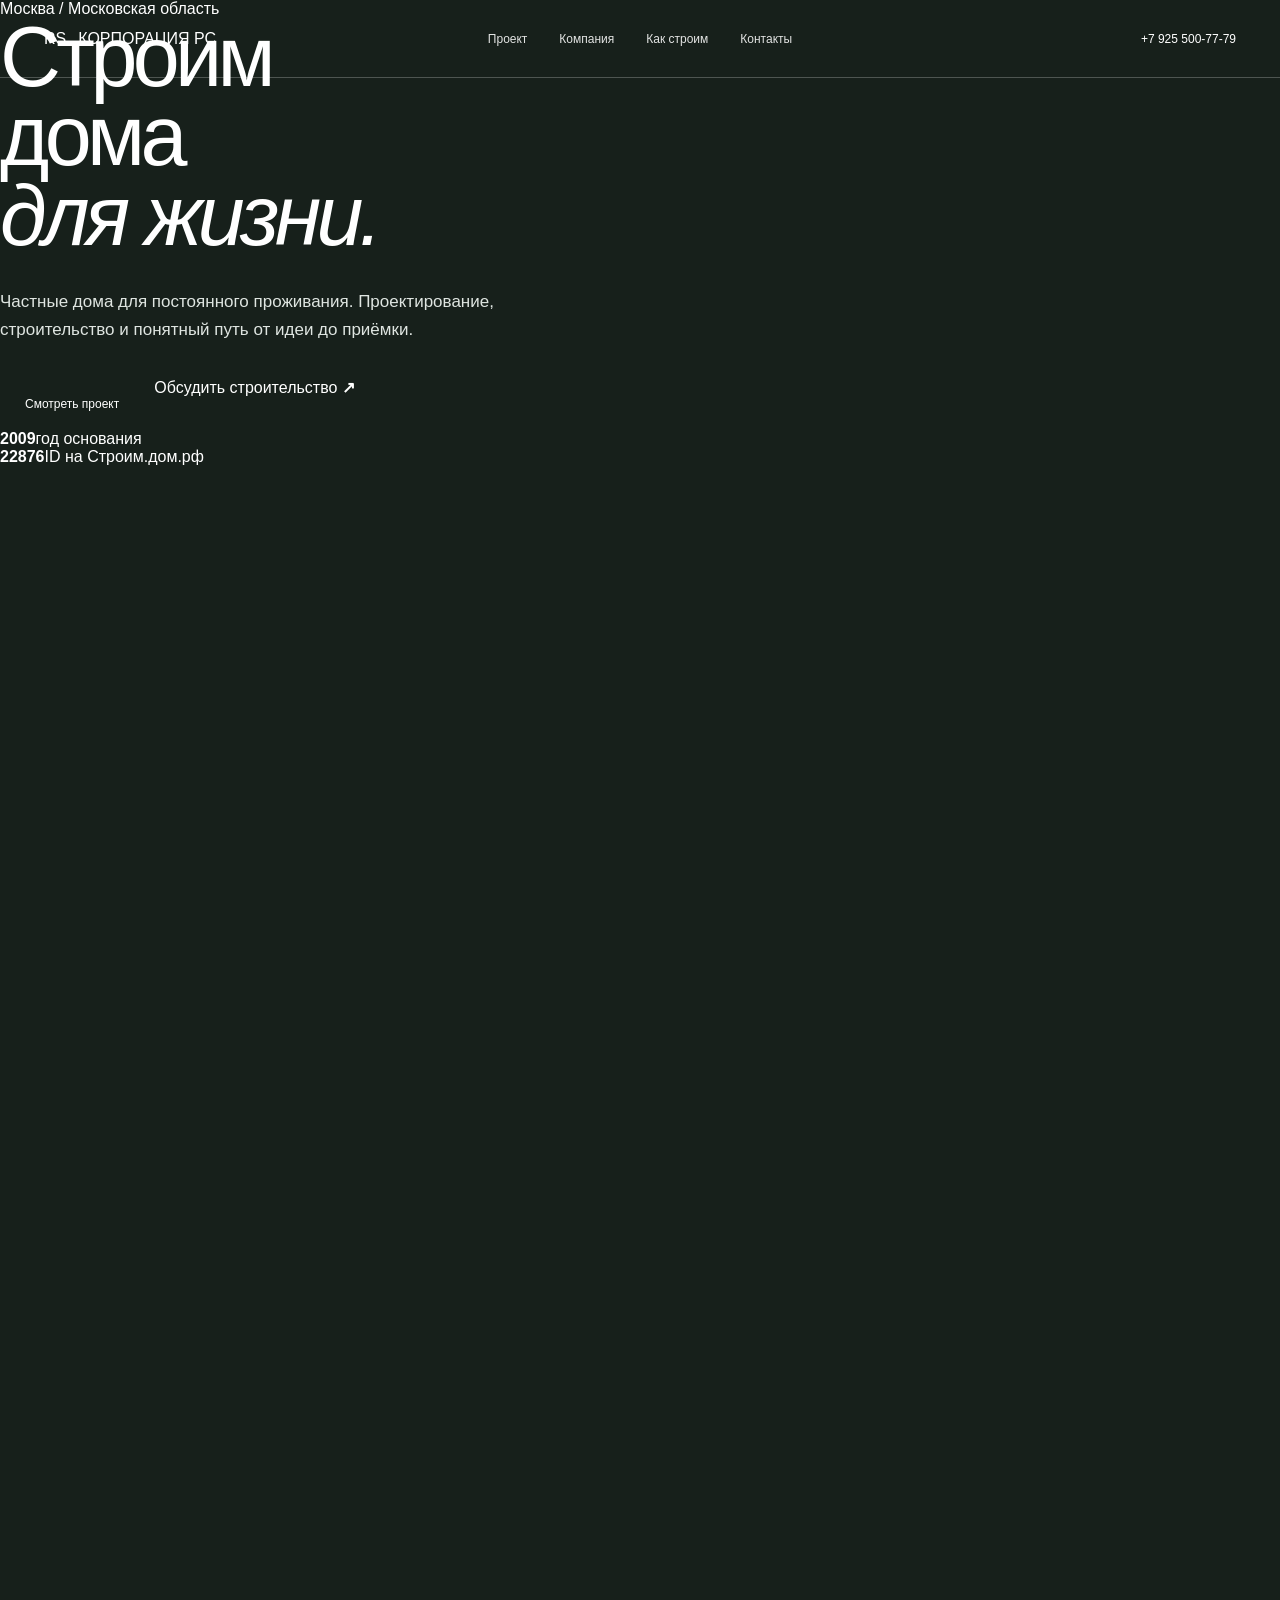
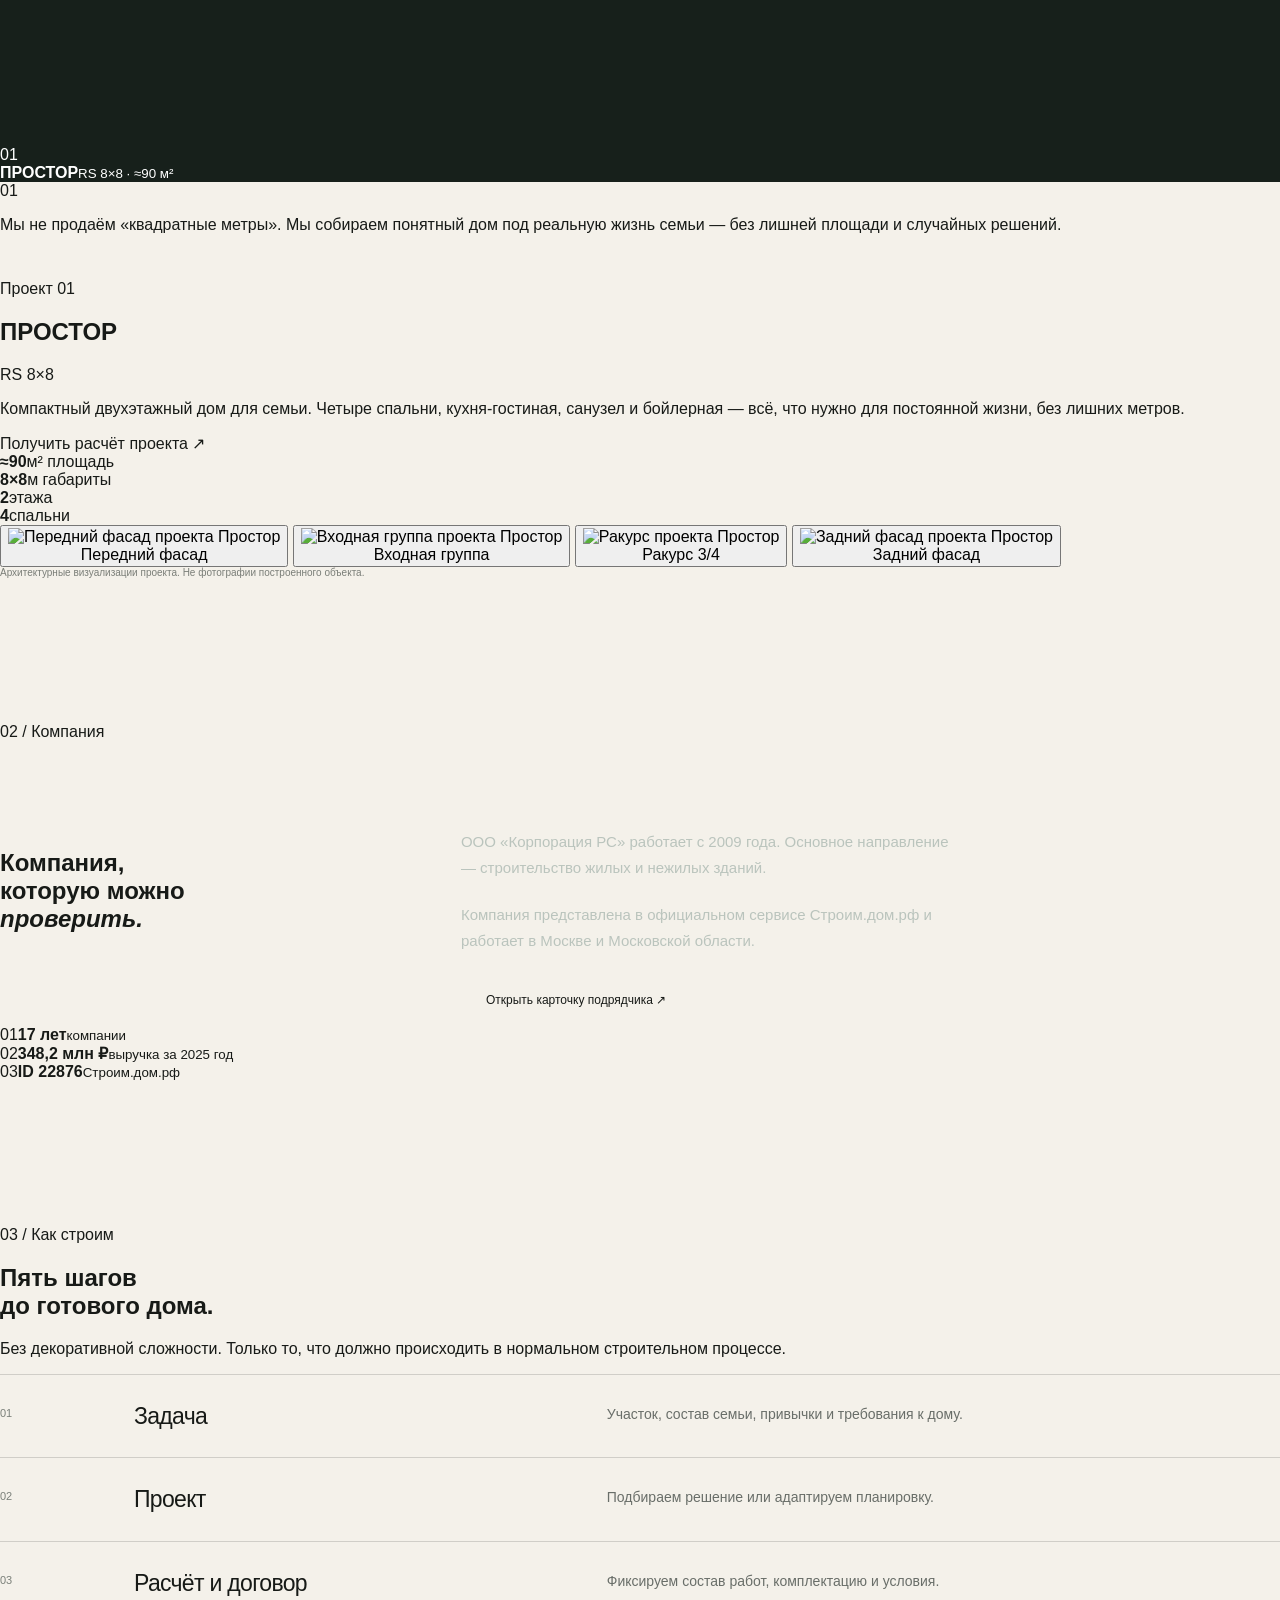
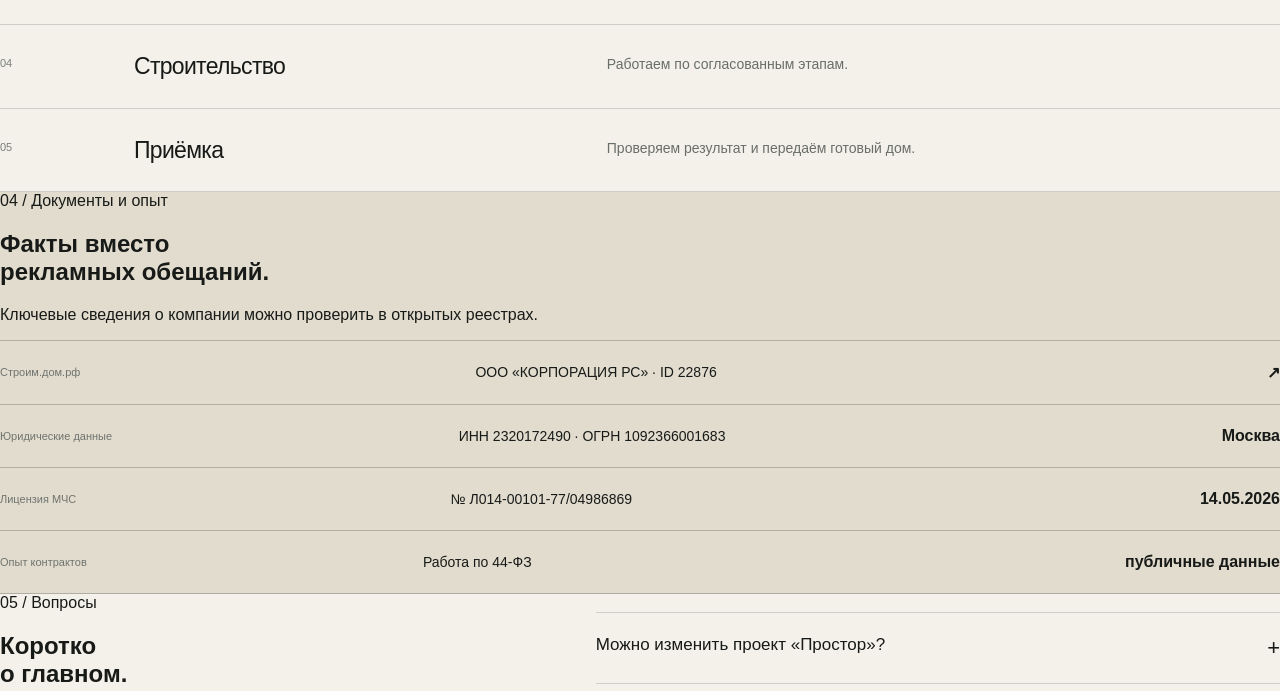
==== index.html @ a38b8f08 "Redesign site with contemporary architectural art direction" ====
<!doctype html>
<html lang="ru">
<head>
  <meta charset="utf-8" />
  <meta name="viewport" content="width=device-width,initial-scale=1" />
  <title>Строительство частных домов — Корпорация РС</title>
  <meta name="description" content="Корпорация РС — строительство частных домов в Москве и Московской области. Компания работает с 2009 года и представлена на Строим.дом.рф." />
  <meta name="robots" content="index,follow,max-image-preview:large" />
  <meta name="theme-color" content="#f1f0eb" />
  <link rel="canonical" href="https://texas359-art.github.io/corporation-rs-site/" />
  <link rel="icon" href="favicon.svg" type="image/svg+xml" />
  <meta property="og:type" content="website" />
  <meta property="og:locale" content="ru_RU" />
  <meta property="og:site_name" content="Корпорация РС" />
  <meta property="og:title" content="Строительство частных домов — Корпорация РС" />
  <meta property="og:description" content="Строительство частных домов в Москве и Московской области. С 2009 года." />
  <meta property="og:url" content="https://texas359-art.github.io/corporation-rs-site/" />
  <meta property="og:image" content="https://prostor-rs-homes.starmedved.chatgpt.site/assets/houses/prostor-master-hero.webp" />
  <meta name="twitter:card" content="summary_large_image" />
  <link rel="preconnect" href="https://fonts.googleapis.com" />
  <link rel="preconnect" href="https://fonts.gstatic.com" crossorigin />
  <link href="https://fonts.googleapis.com/css2?family=Manrope:wght@400;500;600&display=swap" rel="stylesheet" />
  <link rel="stylesheet" href="styles.css" />
  <script type="application/ld+json">
  {"@context":"https://schema.org","@type":"GeneralContractor","name":"ООО «КОРПОРАЦИЯ РЕСУРС СТРОЙ»","alternateName":"Корпорация РС","foundingDate":"2009-03-17","telephone":"+79255007779","email":"Info@corp-rs.ru","url":"https://texas359-art.github.io/corporation-rs-site/","address":{"@type":"PostalAddress","postalCode":"109044","addressLocality":"Москва","streetAddress":"Воронцовский переулок, д. 5/7, помещ. 1/П","addressCountry":"RU"},"areaServed":["Москва","Московская область"]}
  </script>
</head>
<body>
  <header class="site-header">
    <a class="brand" href="#top" aria-label="Корпорация РС — наверх">
      <span class="brand-mark">RS</span>
      <span class="brand-name">КОРПОРАЦИЯ РС</span>
    </a>
    <nav class="nav" aria-label="Основная навигация">
      <a href="#project">Проект</a>
      <a href="#company">Компания</a>
      <a href="#process">Как строим</a>
      <a href="#contacts">Контакты</a>
    </nav>
    <a class="header-phone" href="tel:+79255007779">+7 925 500-77-79</a>
    <button class="menu-toggle" type="button" aria-label="Открыть меню" aria-expanded="false"><span></span><span></span></button>
  </header>

  <div class="mobile-menu" aria-hidden="true">
    <nav>
      <a href="#project">Проект</a><a href="#company">Компания</a><a href="#process">Как строим</a><a href="#contacts">Контакты</a>
    </nav>
    <div class="mobile-menu-bottom"><a href="tel:+79255007779">+7 925 500-77-79</a><a href="mailto:Info@corp-rs.ru">Info@corp-rs.ru</a></div>
  </div>

  <main id="top">
    <section class="hero">
      <div class="hero-copy">
        <div class="eyebrow"><span></span> Москва / Московская область</div>
        <h1>Строим<br>дома<br><em>для жизни.</em></h1>
        <p>Частные дома для постоянного проживания. Проектирование, строительство и понятный путь от идеи до приёмки.</p>
        <div class="hero-actions">
          <a class="button primary" href="#project">Смотреть проект</a>
          <a class="text-link" href="#contacts">Обсудить строительство <b>↗</b></a>
        </div>
        <div class="hero-facts">
          <div><strong>2009</strong><span>год основания</span></div>
          <div><strong>22876</strong><span>ID на Строим.дом.рф</span></div>
        </div>
      </div>
      <div class="hero-visual">
        <picture>
          <source media="(max-width:700px)" srcset="https://prostor-rs-homes.starmedved.chatgpt.site/assets/houses/prostor-mobile.webp" />
          <img src="https://prostor-rs-homes.starmedved.chatgpt.site/assets/houses/prostor-master-hero.webp" alt="Визуализация проекта Простор RS 8×8" fetchpriority="high" />
        </picture>
        <div class="project-chip"><span>01</span><div><b>ПРОСТОР</b><small>RS 8×8 · ≈90 м²</small></div></div>
      </div>
    </section>

    <section class="statement">
      <div class="statement-index">01</div>
      <p>Мы не продаём «квадратные метры». Мы собираем <span>понятный дом</span> под реальную жизнь семьи — без лишней площади и случайных решений.</p>
    </section>

    <section class="project" id="project">
      <div class="project-head">
        <div class="project-title"><span>Проект 01</span><h2>ПРОСТОР</h2><div class="project-sub">RS 8×8</div></div>
        <div class="project-desc"><p>Компактный двухэтажный дом для семьи. Четыре спальни, кухня-гостиная, санузел и бойлерная — всё, что нужно для постоянной жизни, без лишних метров.</p><a href="tel:+79255007779">Получить расчёт проекта ↗</a></div>
      </div>
      <div class="spec-line">
        <div><strong>≈90</strong><span>м² площадь</span></div>
        <div><strong>8×8</strong><span>м габариты</span></div>
        <div><strong>2</strong><span>этажа</span></div>
        <div><strong>4</strong><span>спальни</span></div>
      </div>
      <div class="gallery" data-gallery>
        <button class="shot shot-a" type="button" data-full="https://prostor-rs-homes.starmedved.chatgpt.site/assets/houses/prostor-front.webp"><img src="https://prostor-rs-homes.starmedved.chatgpt.site/assets/houses/prostor-front.webp" alt="Передний фасад проекта Простор" loading="lazy"/><span>Передний фасад</span></button>
        <button class="shot shot-b" type="button" data-full="https://prostor-rs-homes.starmedved.chatgpt.site/assets/houses/prostor-mobile.webp"><img src="https://prostor-rs-homes.starmedved.chatgpt.site/assets/houses/prostor-mobile.webp" alt="Входная группа проекта Простор" loading="lazy"/><span>Входная группа</span></button>
        <button class="shot shot-c" type="button" data-full="https://prostor-rs-homes.starmedved.chatgpt.site/assets/houses/prostor-front-left.webp"><img src="https://prostor-rs-homes.starmedved.chatgpt.site/assets/houses/prostor-front-left.webp" alt="Ракурс проекта Простор" loading="lazy"/><span>Ракурс 3/4</span></button>
        <button class="shot shot-d" type="button" data-full="https://prostor-rs-homes.starmedved.chatgpt.site/assets/houses/prostor-rear.png"><img src="https://prostor-rs-homes.starmedved.chatgpt.site/assets/houses/prostor-rear.png" alt="Задний фасад проекта Простор" loading="lazy"/><span>Задний фасад</span></button>
      </div>
      <p class="visual-note">Архитектурные визуализации проекта. Не фотографии построенного объекта.</p>
    </section>

    <section class="company" id="company">
      <div class="section-kicker">02 / Компания</div>
      <div class="company-grid">
        <h2>Компания,<br>которую можно<br><em>проверить.</em></h2>
        <div class="company-copy">
          <p class="lead">ООО «Корпорация РС» работает с 2009 года. Основное направление — строительство жилых и нежилых зданий.</p>
          <p>Компания представлена в официальном сервисе Строим.дом.рф и работает в Москве и Московской области.</p>
          <a class="button dark-button" href="https://строим.дом.рф/contractor/22876" target="_blank" rel="noopener">Открыть карточку подрядчика ↗</a>
        </div>
      </div>
      <div class="company-facts">
        <div><span>01</span><strong>17 лет</strong><small>компании</small></div>
        <div><span>02</span><strong>348,2 млн ₽</strong><small>выручка за 2025 год</small></div>
        <div><span>03</span><strong>ID 22876</strong><small>Строим.дом.рф</small></div>
      </div>
    </section>

    <section class="process" id="process">
      <div class="section-kicker">03 / Как строим</div>
      <div class="process-head"><h2>Пять шагов<br>до готового дома.</h2><p>Без декоративной сложности. Только то, что должно происходить в нормальном строительном процессе.</p></div>
      <div class="process-list">
        <article><span>01</span><h3>Задача</h3><p>Участок, состав семьи, привычки и требования к дому.</p></article>
        <article><span>02</span><h3>Проект</h3><p>Подбираем решение или адаптируем планировку.</p></article>
        <article><span>03</span><h3>Расчёт и договор</h3><p>Фиксируем состав работ, комплектацию и условия.</p></article>
        <article><span>04</span><h3>Строительство</h3><p>Работаем по согласованным этапам.</p></article>
        <article><span>05</span><h3>Приёмка</h3><p>Проверяем результат и передаём готовый дом.</p></article>
      </div>
    </section>

    <section class="proof">
      <div class="section-kicker">04 / Документы и опыт</div>
      <div class="proof-head"><h2>Факты вместо<br>рекламных обещаний.</h2><p>Ключевые сведения о компании можно проверить в открытых реестрах.</p></div>
      <div class="proof-list">
        <a href="https://строим.дом.рф/contractor/22876" target="_blank" rel="noopener"><span>Строим.дом.рф</span><strong>ООО «КОРПОРАЦИЯ РС» · ID 22876</strong><b>↗</b></a>
        <div><span>Юридические данные</span><strong>ИНН 2320172490 · ОГРН 1092366001683</strong><b>Москва</b></div>
        <div><span>Лицензия МЧС</span><strong>№ Л014-00101-77/04986869</strong><b>14.05.2026</b></div>
        <div><span>Опыт контрактов</span><strong>Работа по 44-ФЗ</strong><b>публичные данные</b></div>
      </div>
    </section>

    <section class="faq">
      <div class="section-kicker">05 / Вопросы</div>
      <div class="faq-grid"><h2>Коротко<br>о главном.</h2><div class="faq-list">
        <details><summary>Можно изменить проект «Простор»?<span>+</span></summary><p>Да. Объём изменений обсуждается после анализа участка и задач семьи.</p></details>
        <details><summary>Что входит в стоимость?<span>+</span></summary><p>Стоимость зависит от комплектации и состава работ. Финальный перечень фиксируется в расчёте и договоре.</p></details>
        <details><summary>Можно использовать эскроу?<span>+</span></summary><p>Схема возможна, если она предусмотрена конкретным договором и способом финансирования.</p></details>
        <details><summary>Где строите?<span>+</span></summary><p>Москва и Московская область. Детали по конкретному участку обсуждаем до расчёта.</p></details>
      </div></div>
    </section>

    <section class="contact" id="contacts">
      <div class="contact-label">06 / Контакты</div>
      <h2>Поговорим<br><em>о вашем доме?</em></h2>
      <div class="contact-bottom">
        <div><a class="phone" href="tel:+79255007779">+7 925 500-77-79</a><a href="mailto:Info@corp-rs.ru">Info@corp-rs.ru</a></div>
        <div class="address"><p>109044, Москва<br>Воронцовский переулок, 5/7<br>помещ. 1/П</p><a href="https://yandex.ru/maps/?text=109044%2C%20%D0%9C%D0%BE%D1%81%D0%BA%D0%B2%D0%B0%2C%20%D0%92%D0%BE%D1%80%D0%BE%D0%BD%D1%86%D0%BE%D0%B2%D1%81%D0%BA%D0%B8%D0%B9%20%D0%BF%D0%B5%D1%80%D0%B5%D1%83%D0%BB%D0%BE%D0%BA%2C%205%2F7" target="_blank" rel="noopener">Открыть на карте ↗</a></div>
      </div>
    </section>
  </main>

  <footer>
    <div class="footer-top"><a class="brand footer-brand" href="#top"><span class="brand-mark">RS</span><span class="brand-name">КОРПОРАЦИЯ РС</span></a><div class="footer-links"><a href="privacy.html">Политика обработки данных</a><a href="consent.html">Согласие на обработку ПД</a></div></div>
    <div class="footer-legal">ООО «КОРПОРАЦИЯ РЕСУРС СТРОЙ» · ИНН 2320172490 · КПП 770501001 · ОГРН 1092366001683 · © 2026</div>
  </footer>

  <div class="lightbox" aria-hidden="true"><button class="lightbox-close" type="button" aria-label="Закрыть">×</button><img alt="" /></div>
  <script src="script.js"></script>
</body>
</html>
---- styles.css ----
:root{--paper:#f4f1ea;--ink:#171a17;--dark:#17201b;--muted:#6d716c;--line:rgba(23,26,23,.16);--soft:#ded8cc;--max:1360px}*{box-sizing:border-box}html{scroll-behavior:smooth;background:var(--paper)}body{margin:0;background:var(--paper);color:var(--ink);font-family:Onest,Arial,sans-serif;-webkit-font-smoothing:antialiased;text-rendering:optimizeLegibility}a{color:inherit;text-decoration:none}button{font:inherit}img{display:block;width:100%}.wrap{width:min(var(--max),calc(100% - 96px));margin:0 auto}.label{font-size:11px;line-height:1.2;text-transform:uppercase;letter-spacing:.16em;font-weight:500;color:#737872}.label-light{color:#aeb8b1}.site-header{position:fixed;z-index:50;top:0;left:0;right:0;height:78px;padding:0 44px;display:grid;grid-template-columns:1fr auto 1fr;align-items:center;color:#fff;border-bottom:1px solid rgba(255,255,255,.24);transition:.3s ease}.site-header.scrolled{height:68px;background:rgba(244,241,234,.96);color:var(--ink);border-color:var(--line);backdrop-filter:blur(12px)}.brand{display:flex;align-items:center;gap:12px;justify-self:start}.brand-symbol{width:32px;height:32px;border:1px solid currentColor;display:grid;place-items:center;font-size:11px;font-weight:600}.brand-word{font-size:12px;letter-spacing:.08em;font-weight:600}.nav{display:flex;gap:32px;font-size:12px}.nav a{opacity:.88}.nav a:hover{opacity:1}.header-phone{justify-self:end;font-size:12px;font-weight:500}.menu-toggle{display:none;border:0;background:none;color:inherit;padding:7px}.menu-toggle span{display:block;width:25px;height:1px;background:currentColor;margin:6px 0}.mobile-menu{display:none}.hero{position:relative;min-height:100svh;background:var(--dark);color:#fff;overflow:hidden}.hero-image,.hero-image img{position:absolute;inset:0;width:100%;height:100%;object-fit:cover}.hero-image img{object-position:center 48%}.hero-shade{position:absolute;inset:0;background:linear-gradient(90deg,rgba(14,20,16,.78) 0%,rgba(14,20,16,.42) 38%,rgba(14,20,16,.08) 72%,rgba(14,20,16,.12) 100%),linear-gradient(0deg,rgba(14,20,16,.46) 0%,transparent 38%)}.hero-content{position:relative;z-index:2;min-height:100svh;padding-top:170px;padding-bottom:140px;display:flex;flex-direction:column;justify-content:flex-end;align-items:flex-start}.hero-kicker{font-size:11px;text-transform:uppercase;letter-spacing:.15em;color:#d2d9d4;margin-bottom:24px}.hero h1{font-size:clamp(52px,6.6vw,104px);line-height:.94;letter-spacing:-.055em;font-weight:500;margin:0;max-width:1050px}.hero p{max-width:560px;font-size:17px;line-height:1.65;color:#dfe5e1;margin:32px 0 34px}.hero-actions{display:flex;gap:10px;flex-wrap:wrap}.button{height:52px;padding:0 24px;display:inline-flex;align-items:center;justify-content:center;font-size:12px;font-weight:500;border:1px solid transparent;transition:.2s}.button-light{background:#f8f5ee;color:var(--ink)}.button-light:hover{background:#fff}.button-ghost{border-color:rgba(255,255,255,.55);color:#fff;background:rgba(255,255,255,.02)}.button-ghost:hover{background:rgba(255,255,255,.12)}.hero-meta{position:absolute;z-index:2;left:50%;bottom:28px;transform:translateX(-50%);display:flex;justify-content:space-between;align-items:center;font-size:10px;text-transform:uppercase;letter-spacing:.12em;color:#cbd3ce}.hero-meta a{border-bottom:1px solid rgba(255,255,255,.35);padding-bottom:3px}.section{padding:130px 0}.intro{padding-top:150px;padding-bottom:150px}.intro-grid{display:grid;grid-template-columns:1fr 2.15fr;gap:80px;align-items:start}.intro-lead{font-size:clamp(42px,5vw,74px);line-height:1.02;letter-spacing:-.05em;font-weight:500;margin:0;max-width:1000px}.intro-copy{font-size:16px;line-height:1.75;color:#676c67;max-width:640px;margin:36px 0 0}.project{padding-top:30px}.project-layout{display:grid;grid-template-columns:minmax(320px,4fr) minmax(0,8fr);gap:72px;align-items:start}.project-copy{position:sticky;top:110px;padding-top:6px}.project-copy h2{font-size:clamp(58px,6vw,90px);line-height:.9;letter-spacing:-.055em;margin:20px 0 30px;font-weight:500}.project-copy h2 span{font-size:.68em;letter-spacing:-.02em;color:#747a74}.project-copy>p{font-size:15px;line-height:1.7;color:#626762;max-width:420px;margin:0 0 36px}.project-stats{border-top:1px solid var(--line);border-bottom:1px solid var(--line);display:grid;grid-template-columns:1fr 1fr;margin-bottom:32px}.project-stats div{padding:18px 0}.project-stats strong{font-size:28px;font-weight:500;letter-spacing:-.04em;display:block}.project-stats span{font-size:11px;color:var(--muted)}.project-call{display:inline-block;font-size:12px;font-weight:500;border-bottom:1px solid var(--ink);padding-bottom:4px}.project-media{display:grid;gap:14px}.media{position:relative;border:0;padding:0;background:none;overflow:hidden;cursor:zoom-in;min-width:0}.media img{width:100%;height:100%;object-fit:cover;transition:transform .6s ease}.media:hover img{transform:scale(1.015)}.media span{position:absolute;left:14px;bottom:12px;background:rgba(20,24,21,.72);color:#fff;padding:7px 9px;font-size:9px;letter-spacing:.03em}.media-main{height:620px}.media-pair{display:grid;grid-template-columns:.72fr 1.28fr;gap:14px}.media-pair .media{height:520px}.media-wide{height:540px}.visual-note{font-size:10px;color:#7a7e78;margin:0}.dark{background:var(--dark);color:#fff}.company{padding-top:145px;padding-bottom:145px}.company-top{display:grid;grid-template-columns:1fr 2.15fr;gap:80px;align-items:start}.company-top h2,.section-title h2,.proof-title h2{font-size:clamp(46px,5vw,76px);line-height:.98;letter-spacing:-.05em;font-weight:500;margin:0}.company-grid{display:grid;grid-template-columns:1fr 2.15fr;gap:80px;margin-top:88px;align-items:start}.company-copy{max-width:500px}.company-copy p{font-size:15px;line-height:1.75;color:#bac4bd;margin:0 0 20px}.company-copy .company-lead{font-size:20px;line-height:1.55;color:#fff}.company-numbers{display:grid;grid-template-columns:repeat(3,1fr);border-top:1px solid rgba(255,255,255,.18)}.company-numbers div{padding:26px 24px 12px 0;border-right:1px solid rgba(255,255,255,.18)}.company-numbers div:last-child{border-right:0;padding-left:24px}.company-numbers div:nth-child(2){padding-left:24px}.company-numbers strong{display:block;font-size:clamp(38px,4vw,62px);letter-spacing:-.055em;font-weight:500}.company-numbers span{display:block;font-size:11px;color:#aab5ae;margin-top:8px;max-width:160px}.section-title{display:grid;grid-template-columns:1fr 2.15fr;gap:80px;align-items:start;margin-bottom:74px}.process-list{border-top:1px solid var(--line)}.process-list article{display:grid;grid-template-columns:110px 1.2fr 1.8fr;gap:24px;padding:28px 0;border-bottom:1px solid var(--line);align-items:start}.process-list article>span{font-size:11px;color:#7b807a;padding-top:4px}.process-list h3{font-size:23px;line-height:1.15;letter-spacing:-.03em;font-weight:500;margin:0}.process-list p{font-size:14px;line-height:1.65;color:#696e69;margin:0;max-width:600px}.proof{background:#e2dccf}.proof-grid{display:grid;grid-template-columns:.85fr 1.15fr;gap:90px;align-items:start}.proof-title{display:block;position:sticky;top:110px}.proof-title h2{margin-top:20px}.proof-list{border-top:1px solid rgba(23,26,23,.24)}.proof-list>a,.proof-list>div{display:grid;grid-template-columns:1fr 1.7fr auto;gap:24px;align-items:center;padding:22px 0;border-bottom:1px solid rgba(23,26,23,.24)}.proof-list span{font-size:11px;color:#70746e}.proof-list strong{font-size:14px;font-weight:500}.proof-list i{font-size:10px;font-style:normal;color:#737771}.proof-list>a:hover strong{text-decoration:underline}.faq-grid{display:grid;grid-template-columns:.85fr 1.15fr;gap:90px;align-items:start}.faq-grid .section-title{display:block;margin:0}.faq-grid .section-title h2{margin-top:20px}.faq-list{border-top:1px solid var(--line)}details{border-bottom:1px solid var(--line)}summary{list-style:none;cursor:pointer;padding:22px 0;display:flex;justify-content:space-between;gap:20px;font-size:17px;font-weight:500}summary::-webkit-details-marker{display:none}summary span{font-size:22px;font-weight:400;transition:.2s}details[open] summary span{transform:rotate(45deg)}details p{font-size:14px;line-height:1.7;color:#686d68;max-width:680px;margin:0 0 24px}.contact{background:var(--dark);color:#fff;padding:128px 0 112px}.contact-grid{display:grid;grid-template-columns:1.2fr .8fr;gap:100px;align-items:end}.contact h2{font-size:clamp(58px,6.2vw,96px);line-height:.92;letter-spacing:-.055em;font-weight:500;margin:22px 0 0}.contact-details{display:flex;flex-direction:column;align-items:flex-start;gap:10px;padding-bottom:8px}.contact-details>a{font-size:15px;color:#dce3de}.contact-details .phone-large{font-size:clamp(26px,3vw,42px);font-weight:500;letter-spacing:-.035em;color:#fff;margin-bottom:10px}.contact-details p{font-size:13px;line-height:1.65;color:#aeb9b1;margin:22px 0 10px}.map-link{border-bottom:1px solid rgba(255,255,255,.35);padding-bottom:4px}footer{padding:38px 0 30px;border-top:1px solid var(--line);background:var(--paper)}.footer-grid{display:grid;grid-template-columns:1fr auto;gap:26px 40px;align-items:start}.footer-brand{font-size:12px;font-weight:600;letter-spacing:.08em}.footer-links{display:flex;gap:24px;font-size:10px}.footer-legal{grid-column:1/-1;border-top:1px solid var(--line);padding-top:18px;color:#7b7e79;font-size:9px;line-height:1.6}.lightbox{position:fixed;z-index:100;inset:0;background:rgba(9,11,9,.95);display:none;place-items:center;padding:50px}.lightbox.open{display:grid}.lightbox img{max-width:min(1400px,94vw);max-height:86vh;object-fit:contain}.lightbox-close{position:absolute;top:16px;right:24px;border:0;background:none;color:#fff;font-size:40px;font-weight:300;cursor:pointer}@media(max-width:1000px){.wrap{width:min(var(--max),calc(100% - 48px))}.site-header{padding:0 24px;grid-template-columns:1fr auto}.nav,.header-phone{display:none}.menu-toggle{display:block;justify-self:end}.mobile-menu{display:flex;position:fixed;z-index:45;inset:0;background:var(--dark);color:#fff;padding:118px 24px 34px;flex-direction:column;transform:translateY(-103%);transition:.35s ease}.mobile-menu.open{transform:none}.mobile-menu nav{display:flex;flex-direction:column;gap:18px}.mobile-menu nav a{font-size:36px;letter-spacing:-.045em}.mobile-menu-bottom{margin-top:auto;display:flex;flex-direction:column;gap:8px;font-size:15px}.intro-grid,.company-top,.company-grid,.section-title,.proof-grid,.faq-grid{grid-template-columns:1fr;gap:34px}.project-layout{grid-template-columns:1fr}.project-copy{position:relative;top:auto}.company-grid{margin-top:60px}.proof-title{position:relative;top:auto}.contact-grid{grid-template-columns:1fr;gap:70px}.process-list article{grid-template-columns:65px 1fr 1.4fr}.project-copy h2{font-size:68px}.media-main{height:58vw}.media-pair .media{height:48vw}.media-wide{height:50vw}}@media(max-width:700px){.wrap{width:calc(100% - 40px)}.site-header{height:66px;padding:0 20px}.site-header.scrolled{height:62px}.brand-symbol{width:28px;height:28px}.brand-word{font-size:11px}.hero{min-height:100svh}.hero-image img{object-position:center center}.hero-shade{background:linear-gradient(0deg,rgba(13,18,15,.84) 0%,rgba(13,18,15,.36) 54%,rgba(13,18,15,.12) 100%)}.hero-content{padding-top:110px;padding-bottom:128px;justify-content:flex-end}.hero-kicker{font-size:9px;margin-bottom:18px}.hero h1{font-size:46px;line-height:.98;letter-spacing:-.045em;max-width:100%}.hero p{font-size:14px;line-height:1.55;margin:22px 0 26px;max-width:92%}.button{height:48px;padding:0 18px;font-size:11px}.hero-actions{gap:8px}.hero-meta{bottom:20px;font-size:8px;letter-spacing:.1em;align-items:flex-end}.hero-meta span{max-width:50%}.hero-meta a{max-width:45%;text-align:right}.section{padding:88px 0}.intro{padding:94px 0}.intro-lead{font-size:38px;line-height:1.04}.intro-copy{font-size:14px;margin-top:24px}.project{padding-top:0}.project-copy h2{font-size:58px;margin:15px 0 22px}.project-copy>p{font-size:14px;margin-bottom:28px}.project-stats{margin-bottom:26px}.project-stats strong{font-size:25px}.project-call{margin-bottom:6px}.project-media{gap:9px}.media-main{height:68vw}.media-pair{grid-template-columns:1fr 1fr;gap:9px}.media-pair .media{height:72vw}.media-wide{height:62vw}.media span{font-size:8px;left:10px;bottom:9px}.company{padding:94px 0}.company-top h2,.section-title h2,.proof-title h2{font-size:42px;line-height:1.02}.company-grid{margin-top:44px}.company-copy .company-lead{font-size:18px}.company-copy p{font-size:14px}.company-numbers{grid-template-columns:1fr}.company-numbers div,.company-numbers div:nth-child(2),.company-numbers div:last-child{border-right:0;border-bottom:1px solid rgba(255,255,255,.16);padding:18px 0}.company-numbers div:last-child{border-bottom:0}.company-numbers strong{font-size:45px}.company-numbers span{max-width:none}.section-title{margin-bottom:44px}.process-list article{grid-template-columns:44px 1fr;padding:23px 0;gap:14px}.process-list article>span{grid-row:1/3}.process-list h3{font-size:20px}.process-list p{grid-column:2;font-size:13px}.proof-grid,.faq-grid{gap:44px}.proof-list>a,.proof-list>div{grid-template-columns:1fr;gap:5px;padding:18px 0}.proof-list i{display:none}.proof-list strong{font-size:13px}.faq-list summary{font-size:16px;padding:19px 0}.contact{padding:92px 0 78px}.contact h2{font-size:50px;line-height:.96}.contact-grid{gap:56px}.contact-details .phone-large{font-size:30px}.footer-grid{grid-template-columns:1fr}.footer-links{flex-direction:column;gap:8px}.footer-legal{grid-column:auto}.lightbox{padding:28px 14px}}@media(max-width:390px){.hero h1{font-size:41px}.intro-lead{font-size:35px}.project-copy h2{font-size:52px}.company-top h2,.section-title h2,.proof-title h2{font-size:38px}.contact h2{font-size:45px}}@media(prefers-reduced-motion:reduce){html{scroll-behavior:auto}*{transition:none!important;animation:none!important}}
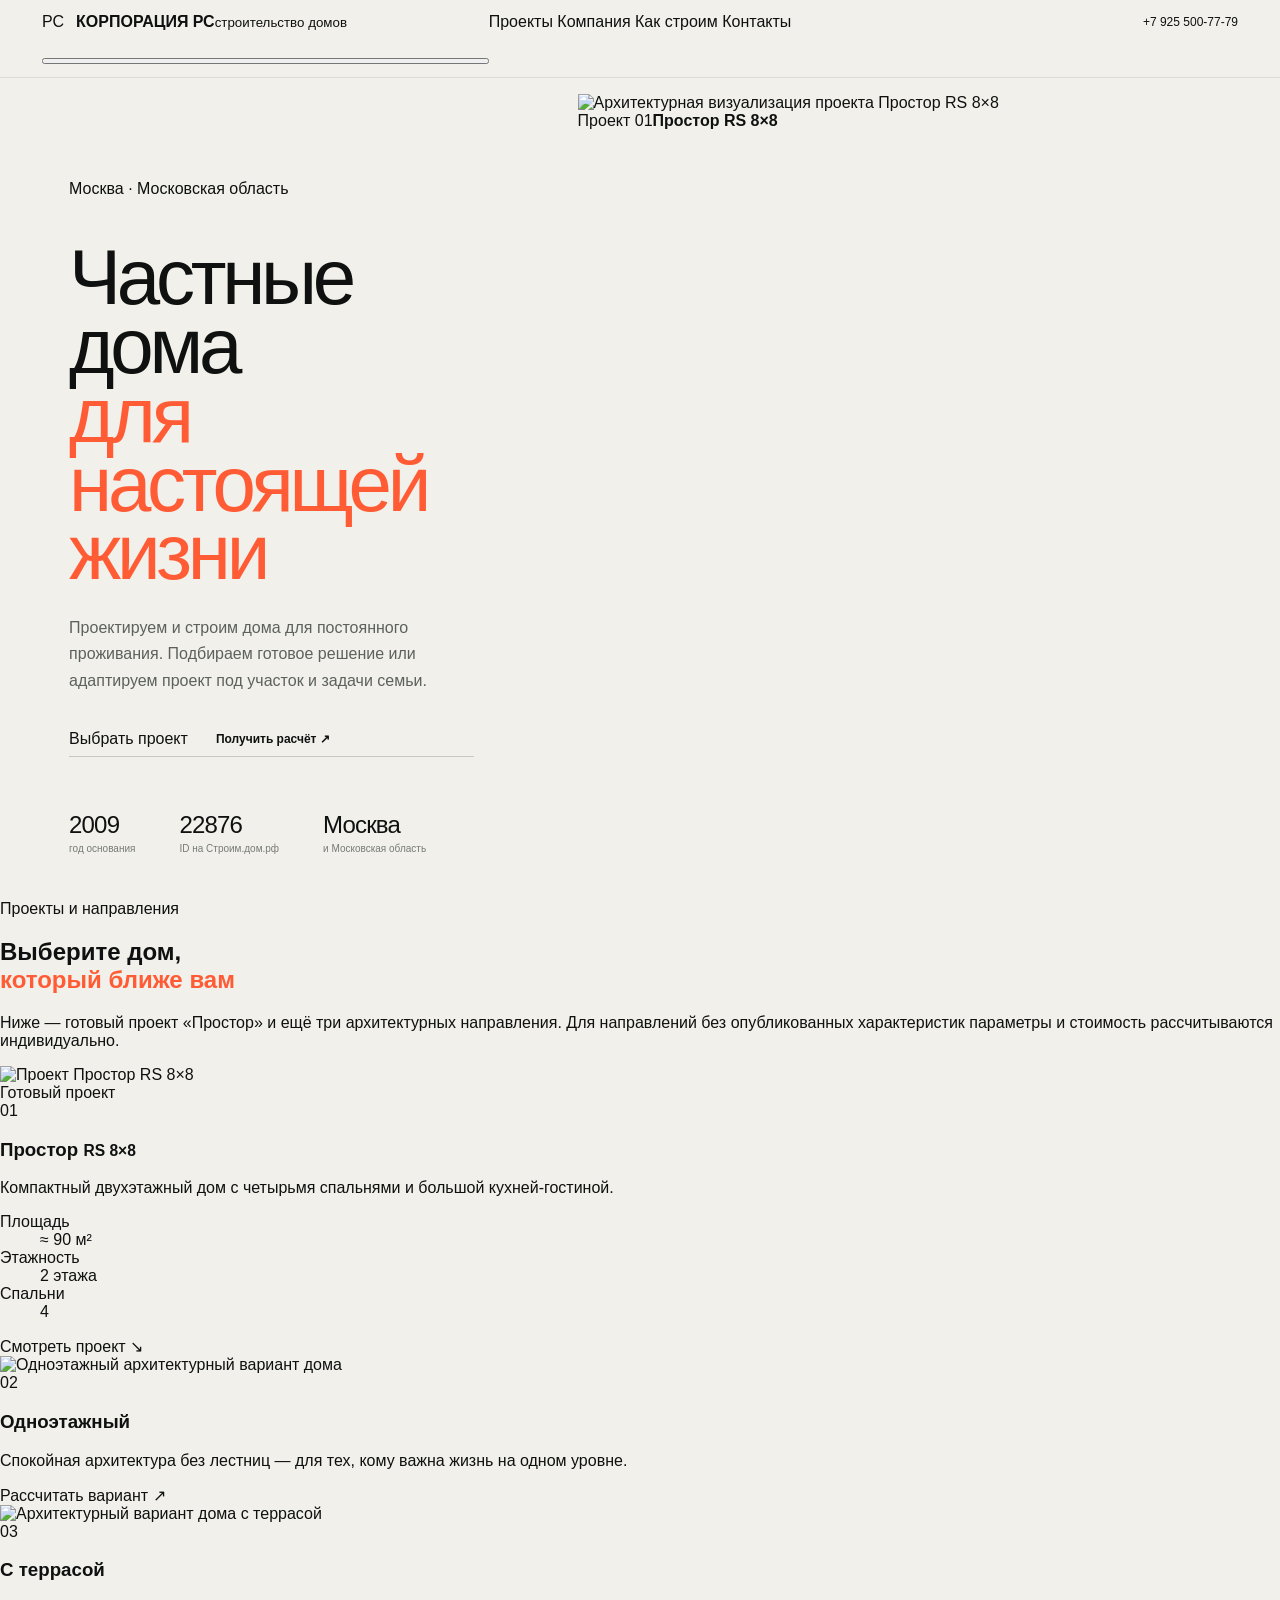
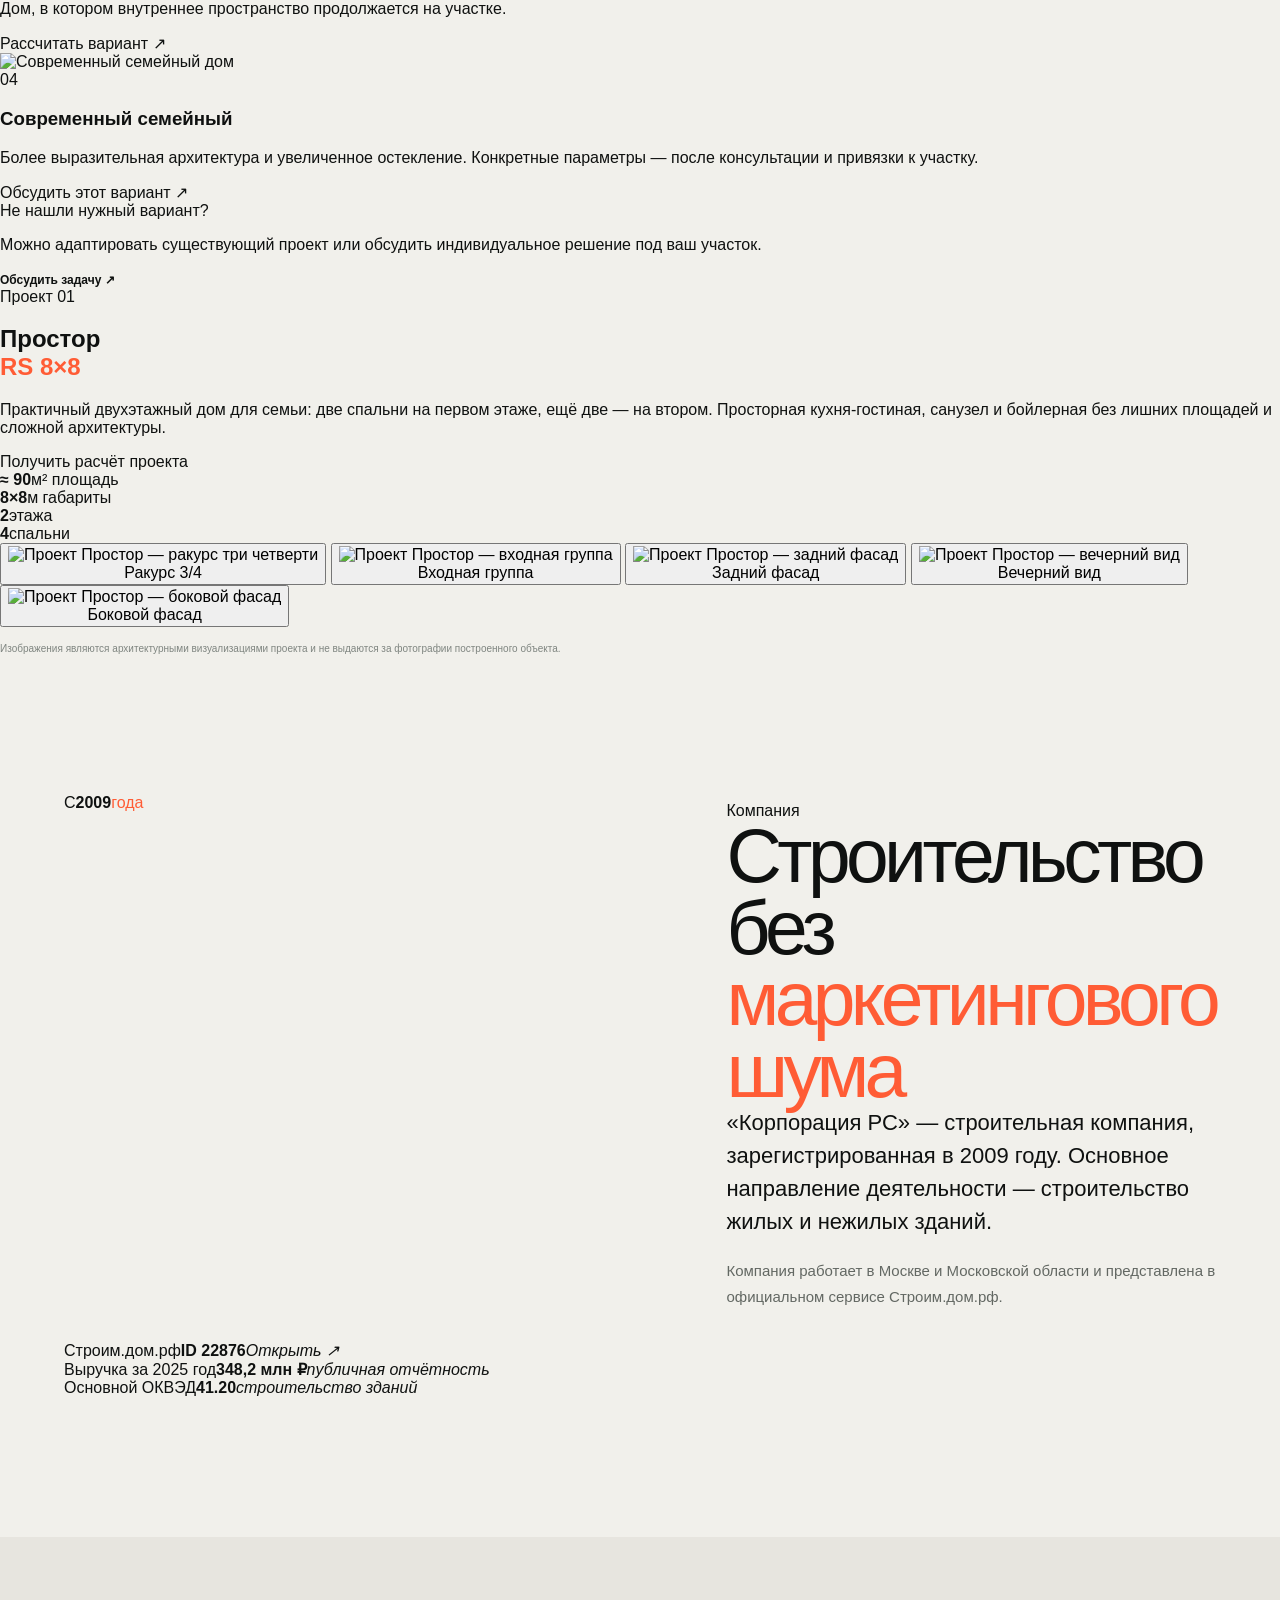
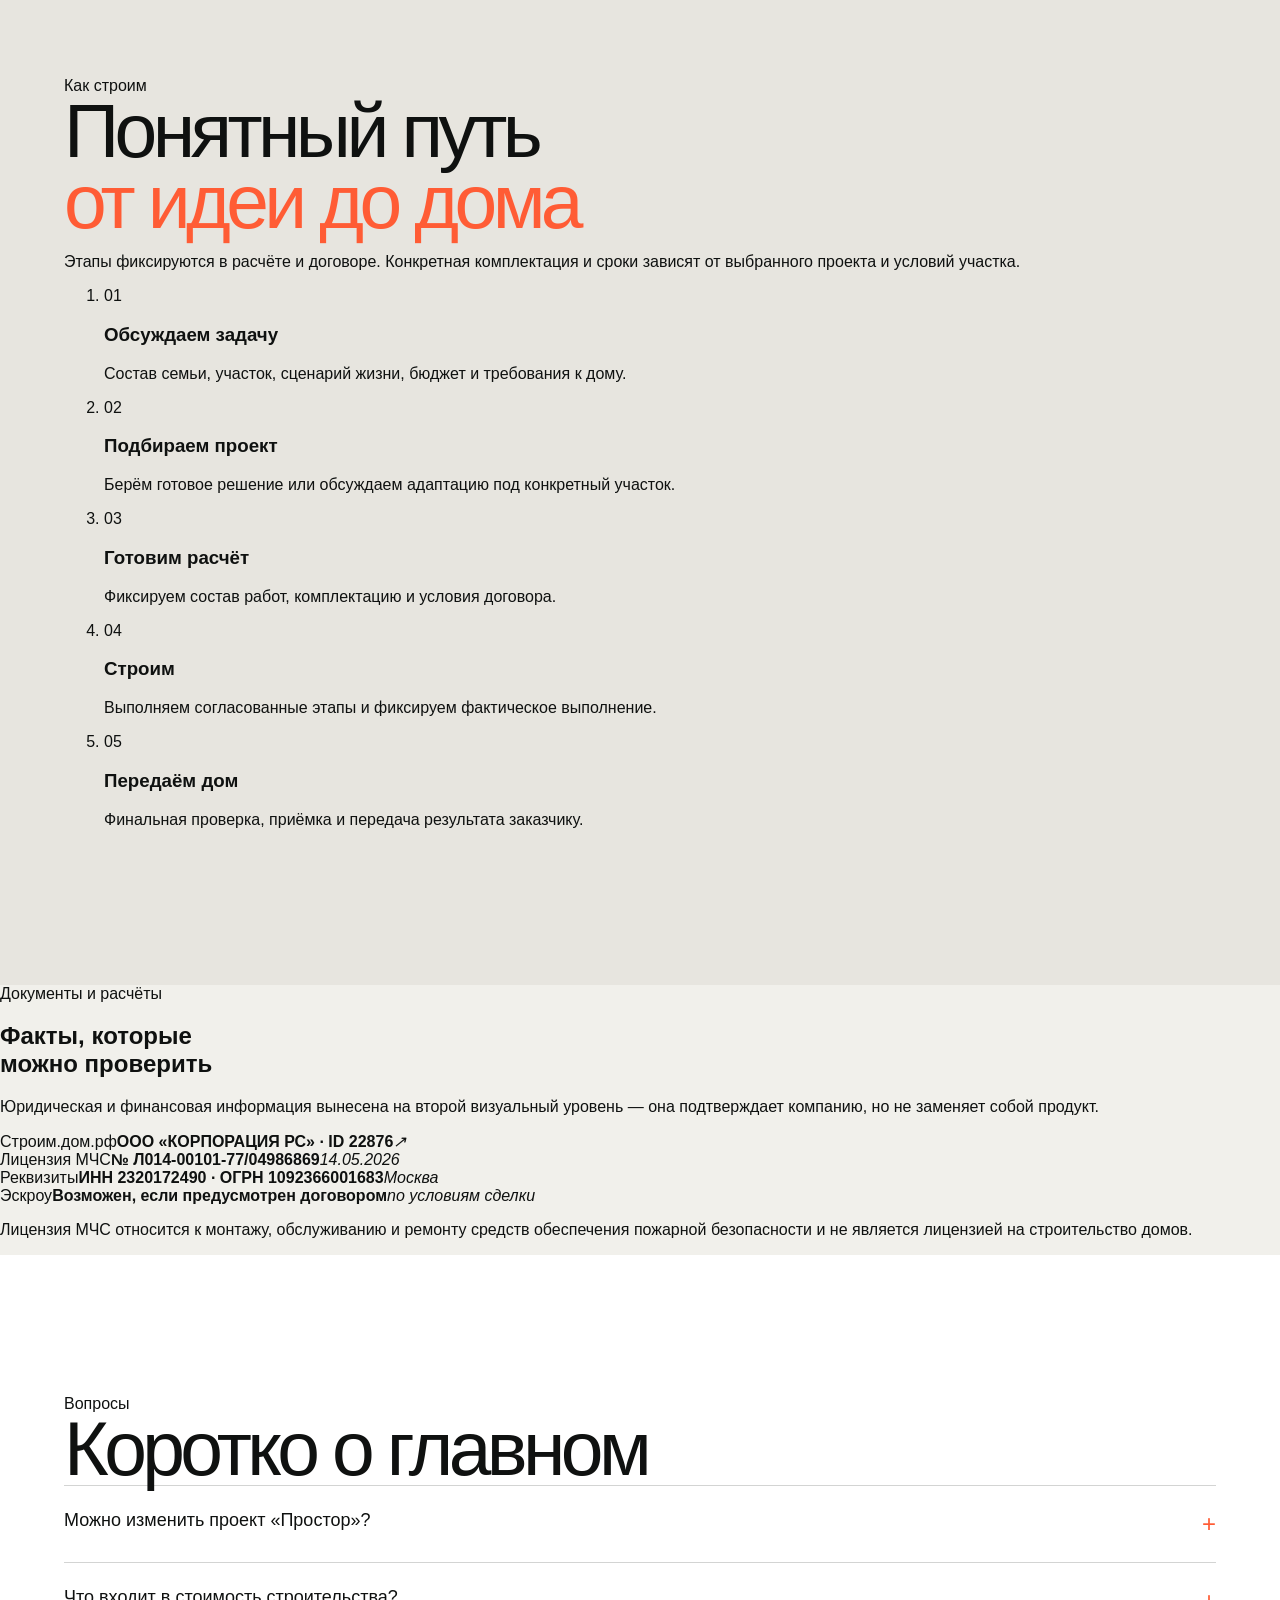
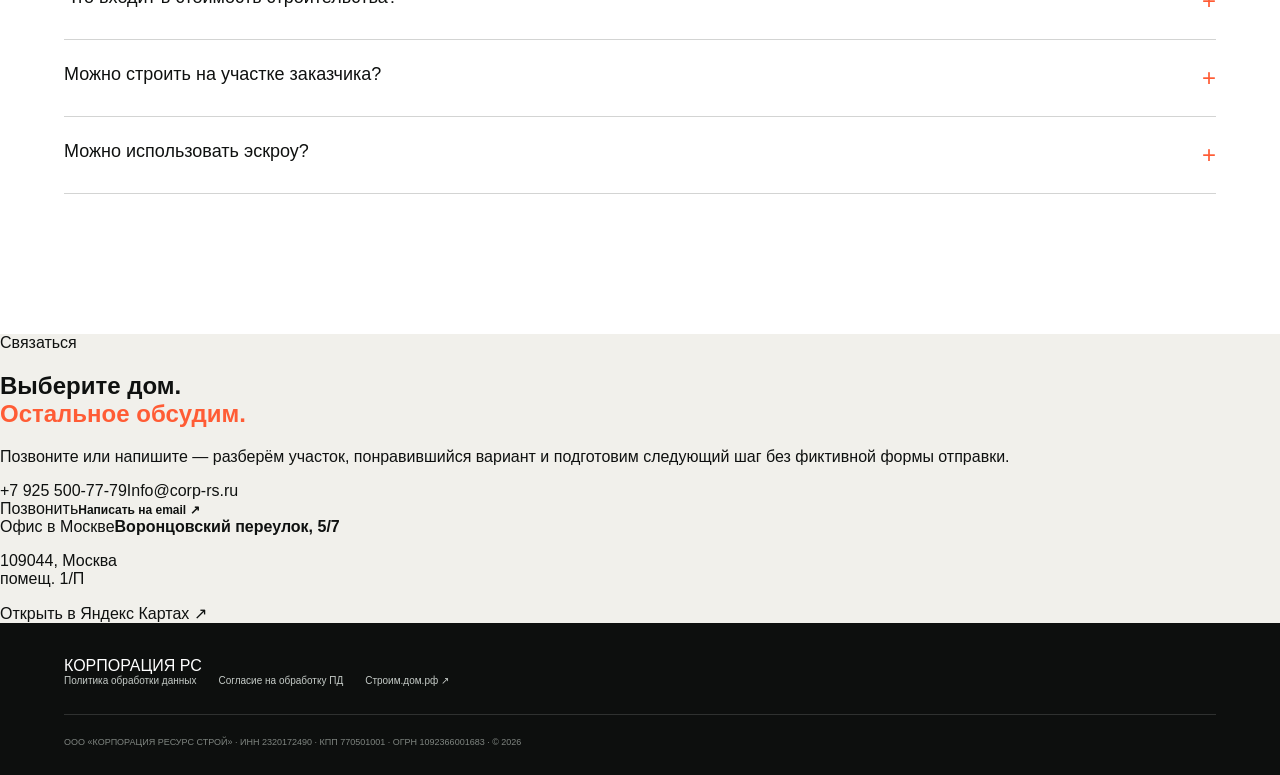
==== commit aa99b655: "Redesign company site with multi-project architecture catalog" ====
--- a/index.html
+++ b/index.html
@@ -2,167 +2,200 @@
 <html lang="ru">
 <head>
   <meta charset="utf-8" />
-  <meta name="viewport" content="width=device-width,initial-scale=1" />
-  <title>Строительство частных домов — Корпорация РС</title>
-  <meta name="description" content="Корпорация РС — строительство частных домов в Москве и Московской области. Компания работает с 2009 года и представлена на Строим.дом.рф." />
+  <meta name="viewport" content="width=device-width, initial-scale=1" />
+  <title>Строительство частных домов в Москве — Корпорация РС</title>
+  <meta name="description" content="Корпорация РС — строительство частных домов в Москве и Московской области. Выберите архитектурный вариант и получите расчёт проекта." />
   <meta name="robots" content="index,follow,max-image-preview:large" />
-  <meta name="theme-color" content="#f1f0eb" />
+  <meta name="theme-color" content="#17221d" />
   <link rel="canonical" href="https://texas359-art.github.io/corporation-rs-site/" />
   <link rel="icon" href="favicon.svg" type="image/svg+xml" />
   <meta property="og:type" content="website" />
   <meta property="og:locale" content="ru_RU" />
   <meta property="og:site_name" content="Корпорация РС" />
+  <meta property="og:url" content="https://texas359-art.github.io/corporation-rs-site/" />
   <meta property="og:title" content="Строительство частных домов — Корпорация РС" />
-  <meta property="og:description" content="Строительство частных домов в Москве и Московской области. С 2009 года." />
-  <meta property="og:url" content="https://texas359-art.github.io/corporation-rs-site/" />
-  <meta property="og:image" content="https://prostor-rs-homes.starmedved.chatgpt.site/assets/houses/prostor-master-hero.webp" />
+  <meta property="og:description" content="Проекты частных домов для постоянной жизни в Москве и Московской области." />
+  <meta property="og:image" content="https://prostor-rs-homes.starmedved.chatgpt.site/assets/houses/prostor-master-hero.png" />
+  <meta property="og:image:alt" content="Архитектурная визуализация проекта Простор RS 8×8" />
   <meta name="twitter:card" content="summary_large_image" />
   <link rel="preconnect" href="https://fonts.googleapis.com" />
   <link rel="preconnect" href="https://fonts.gstatic.com" crossorigin />
-  <link href="https://fonts.googleapis.com/css2?family=Manrope:wght@400;500;600&display=swap" rel="stylesheet" />
+  <link href="https://fonts.googleapis.com/css2?family=Onest:wght@400;500;600&family=Prata&display=swap" rel="stylesheet" />
   <link rel="stylesheet" href="styles.css" />
   <script type="application/ld+json">
-  {"@context":"https://schema.org","@type":"GeneralContractor","name":"ООО «КОРПОРАЦИЯ РЕСУРС СТРОЙ»","alternateName":"Корпорация РС","foundingDate":"2009-03-17","telephone":"+79255007779","email":"Info@corp-rs.ru","url":"https://texas359-art.github.io/corporation-rs-site/","address":{"@type":"PostalAddress","postalCode":"109044","addressLocality":"Москва","streetAddress":"Воронцовский переулок, д. 5/7, помещ. 1/П","addressCountry":"RU"},"areaServed":["Москва","Московская область"]}
+  {
+    "@context":"https://schema.org",
+    "@type":"GeneralContractor",
+    "name":"ООО «КОРПОРАЦИЯ РЕСУРС СТРОЙ»",
+    "alternateName":"Корпорация РС",
+    "foundingDate":"2009-03-17",
+    "telephone":"+79255007779",
+    "email":"Info@corp-rs.ru",
+    "address":{"@type":"PostalAddress","postalCode":"109044","addressLocality":"Москва","streetAddress":"Воронцовский переулок, д. 5/7, помещ. 1/П","addressCountry":"RU"}
+  }
   </script>
 </head>
 <body>
-  <header class="site-header">
+  <header class="site-header" id="top">
     <a class="brand" href="#top" aria-label="Корпорация РС — наверх">
-      <span class="brand-mark">RS</span>
-      <span class="brand-name">КОРПОРАЦИЯ РС</span>
+      <span class="brand-monogram">РС</span>
+      <span class="brand-copy"><b>КОРПОРАЦИЯ РС</b><small>строительство домов</small></span>
     </a>
-    <nav class="nav" aria-label="Основная навигация">
-      <a href="#project">Проект</a>
+    <nav class="desktop-nav" aria-label="Основная навигация">
+      <a href="#projects">Проекты</a>
       <a href="#company">Компания</a>
       <a href="#process">Как строим</a>
       <a href="#contacts">Контакты</a>
     </nav>
     <a class="header-phone" href="tel:+79255007779">+7 925 500-77-79</a>
-    <button class="menu-toggle" type="button" aria-label="Открыть меню" aria-expanded="false"><span></span><span></span></button>
+    <button class="menu-button" aria-label="Открыть меню" aria-expanded="false"><span></span><span></span></button>
   </header>
 
   <div class="mobile-menu" aria-hidden="true">
-    <nav>
-      <a href="#project">Проект</a><a href="#company">Компания</a><a href="#process">Как строим</a><a href="#contacts">Контакты</a>
-    </nav>
-    <div class="mobile-menu-bottom"><a href="tel:+79255007779">+7 925 500-77-79</a><a href="mailto:Info@corp-rs.ru">Info@corp-rs.ru</a></div>
+    <a href="#projects">Проекты</a><a href="#company">Компания</a><a href="#process">Как строим</a><a href="#contacts">Контакты</a>
+    <a class="mobile-phone" href="tel:+79255007779">+7 925 500-77-79</a>
   </div>
 
-  <main id="top">
-    <section class="hero">
+  <main>
+    <section class="hero" aria-label="Первый экран">
       <div class="hero-copy">
-        <div class="eyebrow"><span></span> Москва / Московская область</div>
-        <h1>Строим<br>дома<br><em>для жизни.</em></h1>
-        <p>Частные дома для постоянного проживания. Проектирование, строительство и понятный путь от идеи до приёмки.</p>
+        <span class="hero-kicker">Москва · Московская область</span>
+        <h1>Частные дома<br><em>для настоящей жизни</em></h1>
+        <p>Проектируем и строим дома для постоянного проживания. Подбираем готовое решение или адаптируем проект под участок и задачи семьи.</p>
         <div class="hero-actions">
-          <a class="button primary" href="#project">Смотреть проект</a>
-          <a class="text-link" href="#contacts">Обсудить строительство <b>↗</b></a>
+          <a class="btn btn-dark" href="#projects">Выбрать проект</a>
+          <a class="text-link" href="tel:+79255007779">Получить расчёт <span>↗</span></a>
         </div>
-        <div class="hero-facts">
+        <div class="hero-facts" aria-label="Ключевые факты">
           <div><strong>2009</strong><span>год основания</span></div>
           <div><strong>22876</strong><span>ID на Строим.дом.рф</span></div>
+          <div><strong>Москва</strong><span>и Московская область</span></div>
         </div>
       </div>
-      <div class="hero-visual">
-        <picture>
-          <source media="(max-width:700px)" srcset="https://prostor-rs-homes.starmedved.chatgpt.site/assets/houses/prostor-mobile.webp" />
-          <img src="https://prostor-rs-homes.starmedved.chatgpt.site/assets/houses/prostor-master-hero.webp" alt="Визуализация проекта Простор RS 8×8" fetchpriority="high" />
-        </picture>
-        <div class="project-chip"><span>01</span><div><b>ПРОСТОР</b><small>RS 8×8 · ≈90 м²</small></div></div>
-      </div>
-    </section>
-
-    <section class="statement">
-      <div class="statement-index">01</div>
-      <p>Мы не продаём «квадратные метры». Мы собираем <span>понятный дом</span> под реальную жизнь семьи — без лишней площади и случайных решений.</p>
-    </section>
-
-    <section class="project" id="project">
-      <div class="project-head">
-        <div class="project-title"><span>Проект 01</span><h2>ПРОСТОР</h2><div class="project-sub">RS 8×8</div></div>
-        <div class="project-desc"><p>Компактный двухэтажный дом для семьи. Четыре спальни, кухня-гостиная, санузел и бойлерная — всё, что нужно для постоянной жизни, без лишних метров.</p><a href="tel:+79255007779">Получить расчёт проекта ↗</a></div>
-      </div>
-      <div class="spec-line">
-        <div><strong>≈90</strong><span>м² площадь</span></div>
-        <div><strong>8×8</strong><span>м габариты</span></div>
-        <div><strong>2</strong><span>этажа</span></div>
-        <div><strong>4</strong><span>спальни</span></div>
-      </div>
-      <div class="gallery" data-gallery>
-        <button class="shot shot-a" type="button" data-full="https://prostor-rs-homes.starmedved.chatgpt.site/assets/houses/prostor-front.webp"><img src="https://prostor-rs-homes.starmedved.chatgpt.site/assets/houses/prostor-front.webp" alt="Передний фасад проекта Простор" loading="lazy"/><span>Передний фасад</span></button>
-        <button class="shot shot-b" type="button" data-full="https://prostor-rs-homes.starmedved.chatgpt.site/assets/houses/prostor-mobile.webp"><img src="https://prostor-rs-homes.starmedved.chatgpt.site/assets/houses/prostor-mobile.webp" alt="Входная группа проекта Простор" loading="lazy"/><span>Входная группа</span></button>
-        <button class="shot shot-c" type="button" data-full="https://prostor-rs-homes.starmedved.chatgpt.site/assets/houses/prostor-front-left.webp"><img src="https://prostor-rs-homes.starmedved.chatgpt.site/assets/houses/prostor-front-left.webp" alt="Ракурс проекта Простор" loading="lazy"/><span>Ракурс 3/4</span></button>
-        <button class="shot shot-d" type="button" data-full="https://prostor-rs-homes.starmedved.chatgpt.site/assets/houses/prostor-rear.png"><img src="https://prostor-rs-homes.starmedved.chatgpt.site/assets/houses/prostor-rear.png" alt="Задний фасад проекта Простор" loading="lazy"/><span>Задний фасад</span></button>
-      </div>
-      <p class="visual-note">Архитектурные визуализации проекта. Не фотографии построенного объекта.</p>
-    </section>
-
-    <section class="company" id="company">
-      <div class="section-kicker">02 / Компания</div>
+      <figure class="hero-media">
+        <img src="https://prostor-rs-homes.starmedved.chatgpt.site/assets/houses/prostor-master-hero.png" alt="Архитектурная визуализация проекта Простор RS 8×8" fetchpriority="high" />
+        <figcaption><span>Проект 01</span><b>Простор RS 8×8</b></figcaption>
+      </figure>
+    </section>
+
+    <section class="projects section" id="projects">
+      <div class="section-intro">
+        <div><span class="section-label">Проекты и направления</span><h2>Выберите дом,<br><em>который ближе вам</em></h2></div>
+        <p>Ниже — готовый проект «Простор» и ещё три архитектурных направления. Для направлений без опубликованных характеристик параметры и стоимость рассчитываются индивидуально.</p>
+      </div>
+
+      <div class="project-catalog">
+        <article class="catalog-card featured-card">
+          <a class="catalog-media" href="#prostor">
+            <img src="https://prostor-rs-homes.starmedved.chatgpt.site/assets/houses/prostor-front.png" alt="Проект Простор RS 8×8" loading="eager" />
+            <span class="catalog-badge">Готовый проект</span>
+          </a>
+          <div class="catalog-info">
+            <div><span class="catalog-no">01</span><h3>Простор <small>RS 8×8</small></h3></div>
+            <p>Компактный двухэтажный дом с четырьмя спальнями и большой кухней-гостиной.</p>
+            <dl><div><dt>Площадь</dt><dd>≈ 90 м²</dd></div><div><dt>Этажность</dt><dd>2 этажа</dd></div><div><dt>Спальни</dt><dd>4</dd></div></dl>
+            <a class="project-link" href="#prostor">Смотреть проект <span>↘</span></a>
+          </div>
+        </article>
+
+        <article class="catalog-card compact-card">
+          <a class="catalog-media" href="#contacts"><img src="https://prostor-rs-homes.starmedved.chatgpt.site/assets/projects/one-storey.png" alt="Одноэтажный архитектурный вариант дома" loading="lazy" /></a>
+          <div class="catalog-info"><div><span class="catalog-no">02</span><h3>Одноэтажный</h3></div><p>Спокойная архитектура без лестниц — для тех, кому важна жизнь на одном уровне.</p><a class="project-link" href="#contacts">Рассчитать вариант <span>↗</span></a></div>
+        </article>
+
+        <article class="catalog-card compact-card">
+          <a class="catalog-media" href="#contacts"><img src="https://prostor-rs-homes.starmedved.chatgpt.site/assets/projects/terrace.png" alt="Архитектурный вариант дома с террасой" loading="lazy" /></a>
+          <div class="catalog-info"><div><span class="catalog-no">03</span><h3>С террасой</h3></div><p>Дом, в котором внутреннее пространство продолжается на участке.</p><a class="project-link" href="#contacts">Рассчитать вариант <span>↗</span></a></div>
+        </article>
+
+        <article class="catalog-card wide-card">
+          <a class="catalog-media" href="#contacts"><img src="https://prostor-rs-homes.starmedved.chatgpt.site/assets/projects/modern-family.png" alt="Современный семейный дом" loading="lazy" /></a>
+          <div class="catalog-info"><div><span class="catalog-no">04</span><h3>Современный семейный</h3></div><p>Более выразительная архитектура и увеличенное остекление. Конкретные параметры — после консультации и привязки к участку.</p><a class="project-link" href="#contacts">Обсудить этот вариант <span>↗</span></a></div>
+        </article>
+      </div>
+
+      <div class="custom-callout">
+        <span>Не нашли нужный вариант?</span>
+        <p>Можно адаптировать существующий проект или обсудить индивидуальное решение под ваш участок.</p>
+        <a class="text-link" href="tel:+79255007779">Обсудить задачу <span>↗</span></a>
+      </div>
+    </section>
+
+    <section class="project-detail" id="prostor">
+      <div class="project-detail-head section">
+        <div class="project-title-block"><span class="section-label">Проект 01</span><h2>Простор<br><em>RS 8×8</em></h2></div>
+        <div class="project-description"><p>Практичный двухэтажный дом для семьи: две спальни на первом этаже, ещё две — на втором. Просторная кухня-гостиная, санузел и бойлерная без лишних площадей и сложной архитектуры.</p><a class="btn btn-dark" href="tel:+79255007779">Получить расчёт проекта</a></div>
+      </div>
+      <div class="spec-strip">
+        <div><strong>≈ 90</strong><span>м² площадь</span></div><div><strong>8×8</strong><span>м габариты</span></div><div><strong>2</strong><span>этажа</span></div><div><strong>4</strong><span>спальни</span></div>
+      </div>
+      <div class="gallery-editorial" data-gallery>
+        <button class="gallery-item g1" data-full="https://prostor-rs-homes.starmedved.chatgpt.site/assets/houses/prostor-front-left.png"><img src="https://prostor-rs-homes.starmedved.chatgpt.site/assets/houses/prostor-front-left.png" alt="Проект Простор — ракурс три четверти" loading="lazy"><span>Ракурс 3/4</span></button>
+        <button class="gallery-item g2" data-full="https://prostor-rs-homes.starmedved.chatgpt.site/assets/houses/prostor-mobile.png"><img src="https://prostor-rs-homes.starmedved.chatgpt.site/assets/houses/prostor-mobile.png" alt="Проект Простор — входная группа" loading="lazy"><span>Входная группа</span></button>
+        <button class="gallery-item g3" data-full="https://prostor-rs-homes.starmedved.chatgpt.site/assets/houses/prostor-rear.png"><img src="https://prostor-rs-homes.starmedved.chatgpt.site/assets/houses/prostor-rear.png" alt="Проект Простор — задний фасад" loading="lazy"><span>Задний фасад</span></button>
+        <button class="gallery-item g4" data-full="https://prostor-rs-homes.starmedved.chatgpt.site/assets/houses/prostor-evening.png"><img src="https://prostor-rs-homes.starmedved.chatgpt.site/assets/houses/prostor-evening.png" alt="Проект Простор — вечерний вид" loading="lazy"><span>Вечерний вид</span></button>
+        <button class="gallery-item g5" data-full="https://prostor-rs-homes.starmedved.chatgpt.site/assets/houses/prostor-side.png"><img src="https://prostor-rs-homes.starmedved.chatgpt.site/assets/houses/prostor-side.png" alt="Проект Простор — боковой фасад" loading="lazy"><span>Боковой фасад</span></button>
+      </div>
+      <p class="visual-note section-narrow">Изображения являются архитектурными визуализациями проекта и не выдаются за фотографии построенного объекта.</p>
+    </section>
+
+    <section class="company section dark" id="company">
       <div class="company-grid">
-        <h2>Компания,<br>которую можно<br><em>проверить.</em></h2>
-        <div class="company-copy">
-          <p class="lead">ООО «Корпорация РС» работает с 2009 года. Основное направление — строительство жилых и нежилых зданий.</p>
-          <p>Компания представлена в официальном сервисе Строим.дом.рф и работает в Москве и Московской области.</p>
-          <a class="button dark-button" href="https://строим.дом.рф/contractor/22876" target="_blank" rel="noopener">Открыть карточку подрядчика ↗</a>
-        </div>
-      </div>
-      <div class="company-facts">
-        <div><span>01</span><strong>17 лет</strong><small>компании</small></div>
-        <div><span>02</span><strong>348,2 млн ₽</strong><small>выручка за 2025 год</small></div>
-        <div><span>03</span><strong>ID 22876</strong><small>Строим.дом.рф</small></div>
-      </div>
-    </section>
-
-    <section class="process" id="process">
-      <div class="section-kicker">03 / Как строим</div>
-      <div class="process-head"><h2>Пять шагов<br>до готового дома.</h2><p>Без декоративной сложности. Только то, что должно происходить в нормальном строительном процессе.</p></div>
-      <div class="process-list">
-        <article><span>01</span><h3>Задача</h3><p>Участок, состав семьи, привычки и требования к дому.</p></article>
-        <article><span>02</span><h3>Проект</h3><p>Подбираем решение или адаптируем планировку.</p></article>
-        <article><span>03</span><h3>Расчёт и договор</h3><p>Фиксируем состав работ, комплектацию и условия.</p></article>
-        <article><span>04</span><h3>Строительство</h3><p>Работаем по согласованным этапам.</p></article>
-        <article><span>05</span><h3>Приёмка</h3><p>Проверяем результат и передаём готовый дом.</p></article>
-      </div>
-    </section>
-
-    <section class="proof">
-      <div class="section-kicker">04 / Документы и опыт</div>
-      <div class="proof-head"><h2>Факты вместо<br>рекламных обещаний.</h2><p>Ключевые сведения о компании можно проверить в открытых реестрах.</p></div>
-      <div class="proof-list">
-        <a href="https://строим.дом.рф/contractor/22876" target="_blank" rel="noopener"><span>Строим.дом.рф</span><strong>ООО «КОРПОРАЦИЯ РС» · ID 22876</strong><b>↗</b></a>
-        <div><span>Юридические данные</span><strong>ИНН 2320172490 · ОГРН 1092366001683</strong><b>Москва</b></div>
-        <div><span>Лицензия МЧС</span><strong>№ Л014-00101-77/04986869</strong><b>14.05.2026</b></div>
-        <div><span>Опыт контрактов</span><strong>Работа по 44-ФЗ</strong><b>публичные данные</b></div>
-      </div>
-    </section>
-
-    <section class="faq">
-      <div class="section-kicker">05 / Вопросы</div>
-      <div class="faq-grid"><h2>Коротко<br>о главном.</h2><div class="faq-list">
-        <details><summary>Можно изменить проект «Простор»?<span>+</span></summary><p>Да. Объём изменений обсуждается после анализа участка и задач семьи.</p></details>
-        <details><summary>Что входит в стоимость?<span>+</span></summary><p>Стоимость зависит от комплектации и состава работ. Финальный перечень фиксируется в расчёте и договоре.</p></details>
-        <details><summary>Можно использовать эскроу?<span>+</span></summary><p>Схема возможна, если она предусмотрена конкретным договором и способом финансирования.</p></details>
-        <details><summary>Где строите?<span>+</span></summary><p>Москва и Московская область. Детали по конкретному участку обсуждаем до расчёта.</p></details>
-      </div></div>
-    </section>
-
-    <section class="contact" id="contacts">
-      <div class="contact-label">06 / Контакты</div>
-      <h2>Поговорим<br><em>о вашем доме?</em></h2>
-      <div class="contact-bottom">
-        <div><a class="phone" href="tel:+79255007779">+7 925 500-77-79</a><a href="mailto:Info@corp-rs.ru">Info@corp-rs.ru</a></div>
-        <div class="address"><p>109044, Москва<br>Воронцовский переулок, 5/7<br>помещ. 1/П</p><a href="https://yandex.ru/maps/?text=109044%2C%20%D0%9C%D0%BE%D1%81%D0%BA%D0%B2%D0%B0%2C%20%D0%92%D0%BE%D1%80%D0%BE%D0%BD%D1%86%D0%BE%D0%B2%D1%81%D0%BA%D0%B8%D0%B9%20%D0%BF%D0%B5%D1%80%D0%B5%D1%83%D0%BB%D0%BE%D0%BA%2C%205%2F7" target="_blank" rel="noopener">Открыть на карте ↗</a></div>
-      </div>
+        <div class="company-number"><span>С</span><strong>2009</strong><em>года</em></div>
+        <div class="company-copy"><span class="section-label light">Компания</span><h2>Строительство без<br><em>маркетингового шума</em></h2><p class="lead">«Корпорация РС» — строительная компания, зарегистрированная в 2009 году. Основное направление деятельности — строительство жилых и нежилых зданий.</p><p>Компания работает в Москве и Московской области и представлена в официальном сервисе Строим.дом.рф.</p></div>
+      </div>
+      <div class="fact-row-grid">
+        <a href="https://строим.дом.рф/contractor/22876" target="_blank" rel="noopener"><span>Строим.дом.рф</span><strong>ID 22876</strong><i>Открыть ↗</i></a>
+        <div><span>Выручка за 2025 год</span><strong>348,2 млн ₽</strong><i>публичная отчётность</i></div>
+        <div><span>Основной ОКВЭД</span><strong>41.20</strong><i>строительство зданий</i></div>
+      </div>
+    </section>
+
+    <section class="process section" id="process">
+      <div class="section-intro process-intro"><div><span class="section-label">Как строим</span><h2>Понятный путь<br><em>от идеи до дома</em></h2></div><p>Этапы фиксируются в расчёте и договоре. Конкретная комплектация и сроки зависят от выбранного проекта и условий участка.</p></div>
+      <ol class="timeline">
+        <li><span class="step-no">01</span><div><h3>Обсуждаем задачу</h3><p>Состав семьи, участок, сценарий жизни, бюджет и требования к дому.</p></div></li>
+        <li><span class="step-no">02</span><div><h3>Подбираем проект</h3><p>Берём готовое решение или обсуждаем адаптацию под конкретный участок.</p></div></li>
+        <li><span class="step-no">03</span><div><h3>Готовим расчёт</h3><p>Фиксируем состав работ, комплектацию и условия договора.</p></div></li>
+        <li><span class="step-no">04</span><div><h3>Строим</h3><p>Выполняем согласованные этапы и фиксируем фактическое выполнение.</p></div></li>
+        <li><span class="step-no">05</span><div><h3>Передаём дом</h3><p>Финальная проверка, приёмка и передача результата заказчику.</p></div></li>
+      </ol>
+    </section>
+
+    <section class="trust-band">
+      <div class="trust-copy"><span class="section-label light">Документы и расчёты</span><h2>Факты, которые<br>можно проверить</h2><p>Юридическая и финансовая информация вынесена на второй визуальный уровень — она подтверждает компанию, но не заменяет собой продукт.</p></div>
+      <div class="trust-list">
+        <a href="https://строим.дом.рф/contractor/22876" target="_blank" rel="noopener"><span>Строим.дом.рф</span><strong>ООО «КОРПОРАЦИЯ РС» · ID 22876</strong><i>↗</i></a>
+        <div><span>Лицензия МЧС</span><strong>№ Л014-00101-77/04986869</strong><i>14.05.2026</i></div>
+        <div><span>Реквизиты</span><strong>ИНН 2320172490 · ОГРН 1092366001683</strong><i>Москва</i></div>
+        <div><span>Эскроу</span><strong>Возможен, если предусмотрен договором</strong><i>по условиям сделки</i></div>
+      </div>
+      <p class="trust-note">Лицензия МЧС относится к монтажу, обслуживанию и ремонту средств обеспечения пожарной безопасности и не является лицензией на строительство домов.</p>
+    </section>
+
+    <section class="faq section">
+      <div class="faq-head"><span class="section-label">Вопросы</span><h2>Коротко о главном</h2></div>
+      <div class="faq-list">
+        <details><summary>Можно изменить проект «Простор»?<span>+</span></summary><p>Проект можно обсуждать и адаптировать под участок и задачи семьи. Конкретный объём изменений определяется после консультации.</p></details>
+        <details><summary>Что входит в стоимость строительства?<span>+</span></summary><p>Состав работ зависит от согласованной комплектации. Стоимость и перечень этапов фиксируются в расчёте и договоре.</p></details>
+        <details><summary>Можно строить на участке заказчика?<span>+</span></summary><p>Да. До начала работ проверяются исходные данные и условия участка.</p></details>
+        <details><summary>Можно использовать эскроу?<span>+</span></summary><p>Такой формат возможен, если он предусмотрен конкретной схемой финансирования и договором. Условия уточняются до подписания договора.</p></details>
+      </div>
+    </section>
+
+    <section class="contacts" id="contacts">
+      <div class="contact-main"><span class="section-label light">Связаться</span><h2>Выберите дом.<br><em>Остальное обсудим.</em></h2><p>Позвоните или напишите — разберём участок, понравившийся вариант и подготовим следующий шаг без фиктивной формы отправки.</p><a class="big-phone" href="tel:+79255007779">+7 925 500-77-79</a><a class="big-mail" href="mailto:Info@corp-rs.ru">Info@corp-rs.ru</a><div class="contact-actions"><a class="btn btn-light" href="tel:+79255007779">Позвонить</a><a class="text-link light-link" href="mailto:Info@corp-rs.ru">Написать на email <span>↗</span></a></div></div>
+      <div class="office-card"><div><span>Офис в Москве</span><strong>Воронцовский переулок, 5/7</strong><p>109044, Москва<br>помещ. 1/П</p></div><a href="https://yandex.ru/maps/?text=109044%2C%20%D0%9C%D0%BE%D1%81%D0%BA%D0%B2%D0%B0%2C%20%D0%92%D0%BE%D1%80%D0%BE%D0%BD%D1%86%D0%BE%D0%B2%D1%81%D0%BA%D0%B8%D0%B9%20%D0%BF%D0%B5%D1%80%D0%B5%D1%83%D0%BB%D0%BE%D0%BA%2C%205%2F7" target="_blank" rel="noopener">Открыть в Яндекс Картах ↗</a></div>
     </section>
   </main>
 
   <footer>
-    <div class="footer-top"><a class="brand footer-brand" href="#top"><span class="brand-mark">RS</span><span class="brand-name">КОРПОРАЦИЯ РС</span></a><div class="footer-links"><a href="privacy.html">Политика обработки данных</a><a href="consent.html">Согласие на обработку ПД</a></div></div>
+    <div class="footer-brand">КОРПОРАЦИЯ РС</div>
+    <div class="footer-links"><a href="privacy.html">Политика обработки данных</a><a href="consent.html">Согласие на обработку ПД</a><a href="https://строим.дом.рф/contractor/22876" target="_blank" rel="noopener">Строим.дом.рф ↗</a></div>
     <div class="footer-legal">ООО «КОРПОРАЦИЯ РЕСУРС СТРОЙ» · ИНН 2320172490 · КПП 770501001 · ОГРН 1092366001683 · © 2026</div>
   </footer>
 
-  <div class="lightbox" aria-hidden="true"><button class="lightbox-close" type="button" aria-label="Закрыть">×</button><img alt="" /></div>
+  <div class="lightbox" aria-hidden="true" role="dialog" aria-modal="true" aria-label="Просмотр изображения"><button class="lightbox-close" aria-label="Закрыть">×</button><img src="" alt="" /><div class="lightbox-caption"></div></div>
   <script src="script.js"></script>
 </body>
 </html>
--- a/styles.css
+++ b/styles.css
@@ -1 +1,11 @@
-:root{--paper:#f4f1ea;--ink:#171a17;--dark:#17201b;--muted:#6d716c;--line:rgba(23,26,23,.16);--soft:#ded8cc;--max:1360px}*{box-sizing:border-box}html{scroll-behavior:smooth;background:var(--paper)}body{margin:0;background:var(--paper);color:var(--ink);font-family:Onest,Arial,sans-serif;-webkit-font-smoothing:antialiased;text-rendering:optimizeLegibility}a{color:inherit;text-decoration:none}button{font:inherit}img{display:block;width:100%}.wrap{width:min(var(--max),calc(100% - 96px));margin:0 auto}.label{font-size:11px;line-height:1.2;text-transform:uppercase;letter-spacing:.16em;font-weight:500;color:#737872}.label-light{color:#aeb8b1}.site-header{position:fixed;z-index:50;top:0;left:0;right:0;height:78px;padding:0 44px;display:grid;grid-template-columns:1fr auto 1fr;align-items:center;color:#fff;border-bottom:1px solid rgba(255,255,255,.24);transition:.3s ease}.site-header.scrolled{height:68px;background:rgba(244,241,234,.96);color:var(--ink);border-color:var(--line);backdrop-filter:blur(12px)}.brand{display:flex;align-items:center;gap:12px;justify-self:start}.brand-symbol{width:32px;height:32px;border:1px solid currentColor;display:grid;place-items:center;font-size:11px;font-weight:600}.brand-word{font-size:12px;letter-spacing:.08em;font-weight:600}.nav{display:flex;gap:32px;font-size:12px}.nav a{opacity:.88}.nav a:hover{opacity:1}.header-phone{justify-self:end;font-size:12px;font-weight:500}.menu-toggle{display:none;border:0;background:none;color:inherit;padding:7px}.menu-toggle span{display:block;width:25px;height:1px;background:currentColor;margin:6px 0}.mobile-menu{display:none}.hero{position:relative;min-height:100svh;background:var(--dark);color:#fff;overflow:hidden}.hero-image,.hero-image img{position:absolute;inset:0;width:100%;height:100%;object-fit:cover}.hero-image img{object-position:center 48%}.hero-shade{position:absolute;inset:0;background:linear-gradient(90deg,rgba(14,20,16,.78) 0%,rgba(14,20,16,.42) 38%,rgba(14,20,16,.08) 72%,rgba(14,20,16,.12) 100%),linear-gradient(0deg,rgba(14,20,16,.46) 0%,transparent 38%)}.hero-content{position:relative;z-index:2;min-height:100svh;padding-top:170px;padding-bottom:140px;display:flex;flex-direction:column;justify-content:flex-end;align-items:flex-start}.hero-kicker{font-size:11px;text-transform:uppercase;letter-spacing:.15em;color:#d2d9d4;margin-bottom:24px}.hero h1{font-size:clamp(52px,6.6vw,104px);line-height:.94;letter-spacing:-.055em;font-weight:500;margin:0;max-width:1050px}.hero p{max-width:560px;font-size:17px;line-height:1.65;color:#dfe5e1;margin:32px 0 34px}.hero-actions{display:flex;gap:10px;flex-wrap:wrap}.button{height:52px;padding:0 24px;display:inline-flex;align-items:center;justify-content:center;font-size:12px;font-weight:500;border:1px solid transparent;transition:.2s}.button-light{background:#f8f5ee;color:var(--ink)}.button-light:hover{background:#fff}.button-ghost{border-color:rgba(255,255,255,.55);color:#fff;background:rgba(255,255,255,.02)}.button-ghost:hover{background:rgba(255,255,255,.12)}.hero-meta{position:absolute;z-index:2;left:50%;bottom:28px;transform:translateX(-50%);display:flex;justify-content:space-between;align-items:center;font-size:10px;text-transform:uppercase;letter-spacing:.12em;color:#cbd3ce}.hero-meta a{border-bottom:1px solid rgba(255,255,255,.35);padding-bottom:3px}.section{padding:130px 0}.intro{padding-top:150px;padding-bottom:150px}.intro-grid{display:grid;grid-template-columns:1fr 2.15fr;gap:80px;align-items:start}.intro-lead{font-size:clamp(42px,5vw,74px);line-height:1.02;letter-spacing:-.05em;font-weight:500;margin:0;max-width:1000px}.intro-copy{font-size:16px;line-height:1.75;color:#676c67;max-width:640px;margin:36px 0 0}.project{padding-top:30px}.project-layout{display:grid;grid-template-columns:minmax(320px,4fr) minmax(0,8fr);gap:72px;align-items:start}.project-copy{position:sticky;top:110px;padding-top:6px}.project-copy h2{font-size:clamp(58px,6vw,90px);line-height:.9;letter-spacing:-.055em;margin:20px 0 30px;font-weight:500}.project-copy h2 span{font-size:.68em;letter-spacing:-.02em;color:#747a74}.project-copy>p{font-size:15px;line-height:1.7;color:#626762;max-width:420px;margin:0 0 36px}.project-stats{border-top:1px solid var(--line);border-bottom:1px solid var(--line);display:grid;grid-template-columns:1fr 1fr;margin-bottom:32px}.project-stats div{padding:18px 0}.project-stats strong{font-size:28px;font-weight:500;letter-spacing:-.04em;display:block}.project-stats span{font-size:11px;color:var(--muted)}.project-call{display:inline-block;font-size:12px;font-weight:500;border-bottom:1px solid var(--ink);padding-bottom:4px}.project-media{display:grid;gap:14px}.media{position:relative;border:0;padding:0;background:none;overflow:hidden;cursor:zoom-in;min-width:0}.media img{width:100%;height:100%;object-fit:cover;transition:transform .6s ease}.media:hover img{transform:scale(1.015)}.media span{position:absolute;left:14px;bottom:12px;background:rgba(20,24,21,.72);color:#fff;padding:7px 9px;font-size:9px;letter-spacing:.03em}.media-main{height:620px}.media-pair{display:grid;grid-template-columns:.72fr 1.28fr;gap:14px}.media-pair .media{height:520px}.media-wide{height:540px}.visual-note{font-size:10px;color:#7a7e78;margin:0}.dark{background:var(--dark);color:#fff}.company{padding-top:145px;padding-bottom:145px}.company-top{display:grid;grid-template-columns:1fr 2.15fr;gap:80px;align-items:start}.company-top h2,.section-title h2,.proof-title h2{font-size:clamp(46px,5vw,76px);line-height:.98;letter-spacing:-.05em;font-weight:500;margin:0}.company-grid{display:grid;grid-template-columns:1fr 2.15fr;gap:80px;margin-top:88px;align-items:start}.company-copy{max-width:500px}.company-copy p{font-size:15px;line-height:1.75;color:#bac4bd;margin:0 0 20px}.company-copy .company-lead{font-size:20px;line-height:1.55;color:#fff}.company-numbers{display:grid;grid-template-columns:repeat(3,1fr);border-top:1px solid rgba(255,255,255,.18)}.company-numbers div{padding:26px 24px 12px 0;border-right:1px solid rgba(255,255,255,.18)}.company-numbers div:last-child{border-right:0;padding-left:24px}.company-numbers div:nth-child(2){padding-left:24px}.company-numbers strong{display:block;font-size:clamp(38px,4vw,62px);letter-spacing:-.055em;font-weight:500}.company-numbers span{display:block;font-size:11px;color:#aab5ae;margin-top:8px;max-width:160px}.section-title{display:grid;grid-template-columns:1fr 2.15fr;gap:80px;align-items:start;margin-bottom:74px}.process-list{border-top:1px solid var(--line)}.process-list article{display:grid;grid-template-columns:110px 1.2fr 1.8fr;gap:24px;padding:28px 0;border-bottom:1px solid var(--line);align-items:start}.process-list article>span{font-size:11px;color:#7b807a;padding-top:4px}.process-list h3{font-size:23px;line-height:1.15;letter-spacing:-.03em;font-weight:500;margin:0}.process-list p{font-size:14px;line-height:1.65;color:#696e69;margin:0;max-width:600px}.proof{background:#e2dccf}.proof-grid{display:grid;grid-template-columns:.85fr 1.15fr;gap:90px;align-items:start}.proof-title{display:block;position:sticky;top:110px}.proof-title h2{margin-top:20px}.proof-list{border-top:1px solid rgba(23,26,23,.24)}.proof-list>a,.proof-list>div{display:grid;grid-template-columns:1fr 1.7fr auto;gap:24px;align-items:center;padding:22px 0;border-bottom:1px solid rgba(23,26,23,.24)}.proof-list span{font-size:11px;color:#70746e}.proof-list strong{font-size:14px;font-weight:500}.proof-list i{font-size:10px;font-style:normal;color:#737771}.proof-list>a:hover strong{text-decoration:underline}.faq-grid{display:grid;grid-template-columns:.85fr 1.15fr;gap:90px;align-items:start}.faq-grid .section-title{display:block;margin:0}.faq-grid .section-title h2{margin-top:20px}.faq-list{border-top:1px solid var(--line)}details{border-bottom:1px solid var(--line)}summary{list-style:none;cursor:pointer;padding:22px 0;display:flex;justify-content:space-between;gap:20px;font-size:17px;font-weight:500}summary::-webkit-details-marker{display:none}summary span{font-size:22px;font-weight:400;transition:.2s}details[open] summary span{transform:rotate(45deg)}details p{font-size:14px;line-height:1.7;color:#686d68;max-width:680px;margin:0 0 24px}.contact{background:var(--dark);color:#fff;padding:128px 0 112px}.contact-grid{display:grid;grid-template-columns:1.2fr .8fr;gap:100px;align-items:end}.contact h2{font-size:clamp(58px,6.2vw,96px);line-height:.92;letter-spacing:-.055em;font-weight:500;margin:22px 0 0}.contact-details{display:flex;flex-direction:column;align-items:flex-start;gap:10px;padding-bottom:8px}.contact-details>a{font-size:15px;color:#dce3de}.contact-details .phone-large{font-size:clamp(26px,3vw,42px);font-weight:500;letter-spacing:-.035em;color:#fff;margin-bottom:10px}.contact-details p{font-size:13px;line-height:1.65;color:#aeb9b1;margin:22px 0 10px}.map-link{border-bottom:1px solid rgba(255,255,255,.35);padding-bottom:4px}footer{padding:38px 0 30px;border-top:1px solid var(--line);background:var(--paper)}.footer-grid{display:grid;grid-template-columns:1fr auto;gap:26px 40px;align-items:start}.footer-brand{font-size:12px;font-weight:600;letter-spacing:.08em}.footer-links{display:flex;gap:24px;font-size:10px}.footer-legal{grid-column:1/-1;border-top:1px solid var(--line);padding-top:18px;color:#7b7e79;font-size:9px;line-height:1.6}.lightbox{position:fixed;z-index:100;inset:0;background:rgba(9,11,9,.95);display:none;place-items:center;padding:50px}.lightbox.open{display:grid}.lightbox img{max-width:min(1400px,94vw);max-height:86vh;object-fit:contain}.lightbox-close{position:absolute;top:16px;right:24px;border:0;background:none;color:#fff;font-size:40px;font-weight:300;cursor:pointer}@media(max-width:1000px){.wrap{width:min(var(--max),calc(100% - 48px))}.site-header{padding:0 24px;grid-template-columns:1fr auto}.nav,.header-phone{display:none}.menu-toggle{display:block;justify-self:end}.mobile-menu{display:flex;position:fixed;z-index:45;inset:0;background:var(--dark);color:#fff;padding:118px 24px 34px;flex-direction:column;transform:translateY(-103%);transition:.35s ease}.mobile-menu.open{transform:none}.mobile-menu nav{display:flex;flex-direction:column;gap:18px}.mobile-menu nav a{font-size:36px;letter-spacing:-.045em}.mobile-menu-bottom{margin-top:auto;display:flex;flex-direction:column;gap:8px;font-size:15px}.intro-grid,.company-top,.company-grid,.section-title,.proof-grid,.faq-grid{grid-template-columns:1fr;gap:34px}.project-layout{grid-template-columns:1fr}.project-copy{position:relative;top:auto}.company-grid{margin-top:60px}.proof-title{position:relative;top:auto}.contact-grid{grid-template-columns:1fr;gap:70px}.process-list article{grid-template-columns:65px 1fr 1.4fr}.project-copy h2{font-size:68px}.media-main{height:58vw}.media-pair .media{height:48vw}.media-wide{height:50vw}}@media(max-width:700px){.wrap{width:calc(100% - 40px)}.site-header{height:66px;padding:0 20px}.site-header.scrolled{height:62px}.brand-symbol{width:28px;height:28px}.brand-word{font-size:11px}.hero{min-height:100svh}.hero-image img{object-position:center center}.hero-shade{background:linear-gradient(0deg,rgba(13,18,15,.84) 0%,rgba(13,18,15,.36) 54%,rgba(13,18,15,.12) 100%)}.hero-content{padding-top:110px;padding-bottom:128px;justify-content:flex-end}.hero-kicker{font-size:9px;margin-bottom:18px}.hero h1{font-size:46px;line-height:.98;letter-spacing:-.045em;max-width:100%}.hero p{font-size:14px;line-height:1.55;margin:22px 0 26px;max-width:92%}.button{height:48px;padding:0 18px;font-size:11px}.hero-actions{gap:8px}.hero-meta{bottom:20px;font-size:8px;letter-spacing:.1em;align-items:flex-end}.hero-meta span{max-width:50%}.hero-meta a{max-width:45%;text-align:right}.section{padding:88px 0}.intro{padding:94px 0}.intro-lead{font-size:38px;line-height:1.04}.intro-copy{font-size:14px;margin-top:24px}.project{padding-top:0}.project-copy h2{font-size:58px;margin:15px 0 22px}.project-copy>p{font-size:14px;margin-bottom:28px}.project-stats{margin-bottom:26px}.project-stats strong{font-size:25px}.project-call{margin-bottom:6px}.project-media{gap:9px}.media-main{height:68vw}.media-pair{grid-template-columns:1fr 1fr;gap:9px}.media-pair .media{height:72vw}.media-wide{height:62vw}.media span{font-size:8px;left:10px;bottom:9px}.company{padding:94px 0}.company-top h2,.section-title h2,.proof-title h2{font-size:42px;line-height:1.02}.company-grid{margin-top:44px}.company-copy .company-lead{font-size:18px}.company-copy p{font-size:14px}.company-numbers{grid-template-columns:1fr}.company-numbers div,.company-numbers div:nth-child(2),.company-numbers div:last-child{border-right:0;border-bottom:1px solid rgba(255,255,255,.16);padding:18px 0}.company-numbers div:last-child{border-bottom:0}.company-numbers strong{font-size:45px}.company-numbers span{max-width:none}.section-title{margin-bottom:44px}.process-list article{grid-template-columns:44px 1fr;padding:23px 0;gap:14px}.process-list article>span{grid-row:1/3}.process-list h3{font-size:20px}.process-list p{grid-column:2;font-size:13px}.proof-grid,.faq-grid{gap:44px}.proof-list>a,.proof-list>div{grid-template-columns:1fr;gap:5px;padding:18px 0}.proof-list i{display:none}.proof-list strong{font-size:13px}.faq-list summary{font-size:16px;padding:19px 0}.contact{padding:92px 0 78px}.contact h2{font-size:50px;line-height:.96}.contact-grid{gap:56px}.contact-details .phone-large{font-size:30px}.footer-grid{grid-template-columns:1fr}.footer-links{flex-direction:column;gap:8px}.footer-legal{grid-column:auto}.lightbox{padding:28px 14px}}@media(max-width:390px){.hero h1{font-size:41px}.intro-lead{font-size:35px}.project-copy h2{font-size:52px}.company-top h2,.section-title h2,.proof-title h2{font-size:38px}.contact h2{font-size:45px}}@media(prefers-reduced-motion:reduce){html{scroll-behavior:auto}*{transition:none!important;animation:none!important}}+:root{--bg:#f1f0eb;--ink:#0f1110;--muted:#777b76;--line:rgba(15,17,16,.18);--dark:#101311;--accent:#ff5c35;--max:1440px}*{box-sizing:border-box}html{scroll-behavior:smooth;background:var(--bg)}body{margin:0;background:var(--bg);color:var(--ink);font-family:Manrope,Arial,sans-serif;-webkit-font-smoothing:antialiased;text-rendering:optimizeLegibility}a{color:inherit;text-decoration:none}button{font:inherit}img{display:block;width:100%}em{font-style:normal;color:var(--accent)}.site-header{position:fixed;z-index:50;top:0;left:0;right:0;height:78px;padding:0 42px;display:grid;grid-template-columns:1fr auto 1fr;align-items:center;background:rgba(241,240,235,.92);backdrop-filter:blur(16px);border-bottom:1px solid rgba(15,17,16,.09);transition:.25s}.site-header.scrolled{height:66px;background:rgba(241,240,235,.98)}.brand{display:flex;align-items:center;gap:12px;justify-self:start}.brand-mark{width:36px;height:36px;border:1px solid var(--ink);display:grid;place-items:center;font-size:12px;font-weight:600;letter-spacing:-.02em}.brand-name{font-size:12px;font-weight:600;letter-spacing:.08em}.nav{display:flex;gap:30px;font-size:12px}.nav a,.header-phone{position:relative}.nav a:after,.header-phone:after{content:"";position:absolute;left:0;right:100%;bottom:-4px;height:1px;background:currentColor;transition:.25s}.nav a:hover:after,.header-phone:hover:after{right:0}.header-phone{justify-self:end;font-size:12px;font-weight:500}.menu-toggle{display:none;border:0;background:none;padding:8px;color:var(--ink)}.menu-toggle span{display:block;width:26px;height:1px;background:currentColor;margin:6px 0}.mobile-menu{display:none}
+.hero{min-height:100svh;padding-top:78px;display:grid;grid-template-columns:minmax(430px,42%) 1fr;background:var(--bg)}.hero-copy{padding:clamp(70px,8vw,128px) 5vw 46px 5.4vw;display:flex;flex-direction:column;min-width:0}.eyebrow{display:flex;align-items:center;gap:10px;font-size:10px;letter-spacing:.12em;text-transform:uppercase;color:#666b66}.eyebrow span{width:26px;height:1px;background:var(--accent)}.hero h1{font-size:clamp(64px,6.1vw,112px);line-height:.88;letter-spacing:-.055em;font-weight:500;margin:clamp(34px,5vh,68px) 0 28px;max-width:760px;text-wrap:balance}.hero p{font-size:16px;line-height:1.65;max-width:510px;margin:0;color:#5c615c}.hero-actions{display:flex;align-items:center;gap:28px;margin-top:36px}.button{height:52px;padding:0 22px;display:inline-flex;align-items:center;justify-content:center;border:1px solid transparent;font-size:12px;font-weight:600;transition:.2s}.primary{background:var(--ink);color:#fff}.primary:hover{background:var(--accent)}.text-link{font-size:12px;font-weight:600}.text-link b{color:var(--accent);font-weight:500;margin-left:5px}.hero-facts{margin-top:auto;padding-top:54px;display:flex;gap:44px;border-top:1px solid var(--line)}.hero-facts div{display:flex;flex-direction:column;gap:4px}.hero-facts strong{font-size:24px;font-weight:500;letter-spacing:-.035em}.hero-facts span{font-size:10px;color:var(--muted)}.hero-visual{position:relative;min-height:calc(100svh - 78px);overflow:hidden}.hero-visual picture,.hero-visual img{position:absolute;inset:0;width:100%;height:100%;object-fit:cover}.hero-visual img{object-position:center 50%}.project-chip{position:absolute;right:24px;bottom:24px;background:#fff;color:var(--ink);display:flex;align-items:center;gap:16px;padding:15px 18px}.project-chip>span{width:32px;height:32px;border:1px solid var(--ink);display:grid;place-items:center;font-size:10px}.project-chip div{display:flex;flex-direction:column}.project-chip b{font-size:12px;letter-spacing:.06em}.project-chip small{font-size:9px;color:#747873;margin-top:3px}
+.statement{padding:150px 6vw 160px;display:grid;grid-template-columns:1fr 8fr;gap:50px;border-bottom:1px solid var(--line)}.statement-index{font-size:11px;color:var(--muted);padding-top:18px}.statement p{font-size:clamp(40px,5vw,76px);line-height:1.03;letter-spacing:-.045em;font-weight:500;margin:0;max-width:1220px}.statement p span{color:var(--accent)}
+.project{background:var(--dark);color:#fff;padding:130px 5vw 40px}.project-head{display:grid;grid-template-columns:1.35fr .65fr;gap:80px;align-items:end;max-width:var(--max);margin:0 auto}.project-title>span,.section-kicker{font-size:10px;letter-spacing:.13em;text-transform:uppercase;color:#9ea39f}.project-title h2{font-size:clamp(90px,11vw,188px);line-height:.78;letter-spacing:-.07em;font-weight:500;margin:26px 0 0}.project-sub{font-size:clamp(34px,4vw,64px);line-height:1;letter-spacing:-.04em;color:var(--accent);margin-top:18px}.project-desc{padding-bottom:8px}.project-desc p{font-size:16px;line-height:1.65;color:#c4cac6;margin:0 0 28px}.project-desc a{font-size:12px;font-weight:600;border-bottom:1px solid rgba(255,255,255,.55);padding-bottom:4px}.spec-line{max-width:var(--max);margin:82px auto 26px;display:grid;grid-template-columns:repeat(4,1fr);border-top:1px solid rgba(255,255,255,.18);border-bottom:1px solid rgba(255,255,255,.18)}.spec-line div{padding:25px 0 28px}.spec-line strong{font-size:clamp(34px,3.2vw,54px);font-weight:500;letter-spacing:-.055em;display:block}.spec-line span{font-size:10px;color:#9ea49f}.gallery{max-width:var(--max);margin:0 auto;display:grid;grid-template-columns:repeat(12,1fr);gap:14px}.shot{position:relative;border:0;padding:0;background:none;overflow:hidden;cursor:zoom-in}.shot img{width:100%;height:100%;object-fit:cover;transition:transform .6s ease}.shot:hover img{transform:scale(1.015)}.shot span{position:absolute;left:14px;bottom:12px;font-size:9px;letter-spacing:.06em;text-transform:uppercase;background:rgba(15,17,16,.72);color:#fff;padding:7px 9px}.shot-a{grid-column:span 8;height:620px}.shot-b{grid-column:span 4;height:620px}.shot-c{grid-column:span 5;height:520px}.shot-d{grid-column:span 7;height:520px}.visual-note{max-width:var(--max);margin:16px auto 0;font-size:10px;color:#7f8580}
+.company,.process,.proof,.faq{padding:140px 5vw}.company{background:var(--bg)}.section-kicker{max-width:var(--max);margin:0 auto 70px;color:#707570}.company-grid{max-width:var(--max);margin:0 auto;display:grid;grid-template-columns:1.1fr .9fr;gap:100px;align-items:start}.company h2,.process h2,.proof h2,.faq h2,.contact h2{font-size:clamp(56px,6vw,104px);line-height:.93;letter-spacing:-.06em;font-weight:500;margin:0;text-wrap:balance}.company-copy{padding-top:8px}.company-copy .lead{font-size:22px;line-height:1.5;color:var(--ink);margin:0 0 20px}.company-copy p{font-size:15px;line-height:1.75;color:#636863;margin:0 0 30px}.dark-button{background:var(--accent);color:#111}.dark-button:hover{background:#ff7555}.company-facts{max-width:var(--max);margin:110px auto 0;border-top:1px solid var(--line);display:grid;grid-template-columns:repeat(3,1fr)}.company-facts div{padding:26px 30px 10px 0;border-right:1px solid var(--line)}.company-facts div:nth-child(2),.company-facts div:nth-child(3){padding-left:30px}.company-facts div:last-child{border-right:0}.company-facts span{font-size:9px;color:#9a9e9a}.company-facts strong{display:block;font-size:clamp(34px,4vw,62px);font-weight:500;letter-spacing:-.055em;margin-top:30px}.company-facts small{font-size:10px;color:var(--muted)}
+.process{background:#e7e5df}.process-head,.proof-head{max-width:var(--max);margin:0 auto 80px;display:grid;grid-template-columns:1fr .55fr;gap:100px;align-items:end}.process-head p,.proof-head p{font-size:15px;line-height:1.7;color:#6d726d;margin:0;max-width:440px}.process-list{max-width:var(--max);margin:0 auto;border-top:1px solid var(--line)}.process-list article{display:grid;grid-template-columns:90px 1fr 1.25fr;gap:30px;padding:30px 0;border-bottom:1px solid var(--line);align-items:start;transition:.2s}.process-list article:hover{padding-left:10px}.process-list article>span{font-size:10px;color:var(--accent);padding-top:4px}.process-list h3{font-size:26px;font-weight:500;letter-spacing:-.03em;margin:0}.process-list p{font-size:14px;line-height:1.65;color:#676c67;margin:0;max-width:560px}
+.proof{background:var(--bg)}.proof-head{margin-bottom:65px}.proof-list{max-width:var(--max);margin:0 auto;border-top:1px solid var(--line)}.proof-list>a,.proof-list>div{display:grid;grid-template-columns:.8fr 1.7fr auto;gap:30px;align-items:center;padding:24px 0;border-bottom:1px solid var(--line)}.proof-list span{font-size:10px;color:var(--muted)}.proof-list strong{font-size:15px;font-weight:500}.proof-list b{font-size:10px;font-weight:500;color:#777b76}.proof-list>a:hover strong{color:var(--accent)}
+.faq{background:#fff}.faq-grid{max-width:var(--max);margin:0 auto;display:grid;grid-template-columns:.75fr 1.25fr;gap:100px;align-items:start}.faq-list{border-top:1px solid var(--line)}details{border-bottom:1px solid var(--line)}summary{list-style:none;cursor:pointer;padding:24px 0;display:flex;justify-content:space-between;gap:20px;font-size:18px;font-weight:500}summary::-webkit-details-marker{display:none}summary span{font-size:24px;font-weight:400;transition:.2s;color:var(--accent)}details[open] summary span{transform:rotate(45deg)}details p{font-size:14px;line-height:1.7;color:#686d68;max-width:680px;margin:0 0 26px}
+.contact{background:var(--accent);color:#101311;padding:120px 5vw 70px}.contact-label{max-width:var(--max);margin:0 auto 70px;font-size:10px;letter-spacing:.13em;text-transform:uppercase}.contact h2{max-width:var(--max);margin:0 auto;font-size:clamp(72px,8vw,140px);line-height:.86}.contact h2 em{color:#fff}.contact-bottom{max-width:var(--max);margin:110px auto 0;border-top:1px solid rgba(15,17,16,.35);padding-top:28px;display:grid;grid-template-columns:1fr 1fr;gap:60px}.contact-bottom>div{display:flex;flex-direction:column;align-items:flex-start;gap:10px}.contact-bottom a{font-size:16px}.contact-bottom .phone{font-size:clamp(34px,4vw,60px);font-weight:500;letter-spacing:-.05em}.address{justify-self:end;min-width:320px}.address p{font-size:14px;line-height:1.6;margin:0 0 14px}.address a{font-size:12px;border-bottom:1px solid rgba(15,17,16,.5);padding-bottom:3px}footer{background:#0d0f0e;color:#fff;padding:34px 5vw 26px}.footer-top{max-width:var(--max);margin:0 auto;display:flex;justify-content:space-between;align-items:center;gap:40px}.footer-brand .brand-mark{border-color:#fff}.footer-links{display:flex;gap:22px;font-size:10px;color:#c5cbc7}.footer-legal{max-width:var(--max);margin:28px auto 0;padding-top:20px;border-top:1px solid rgba(255,255,255,.14);font-size:9px;line-height:1.6;color:#7f8580}.lightbox{position:fixed;z-index:100;inset:0;background:rgba(5,6,5,.97);display:none;place-items:center;padding:46px}.lightbox.open{display:grid}.lightbox img{max-width:min(1500px,94vw);max-height:88vh;object-fit:contain}.lightbox-close{position:absolute;top:16px;right:24px;border:0;background:none;color:#fff;font-size:42px;font-weight:300;cursor:pointer}
+@media(max-width:1050px){.site-header{padding:0 24px;grid-template-columns:1fr auto}.nav,.header-phone{display:none}.menu-toggle{display:block;justify-self:end}.mobile-menu{display:flex;position:fixed;z-index:45;inset:0;background:var(--dark);color:#fff;padding:118px 24px 34px;flex-direction:column;transform:translateY(-103%);transition:.35s ease}.mobile-menu.open{transform:none}.mobile-menu nav{display:flex;flex-direction:column;gap:18px}.mobile-menu nav a{font-size:38px;letter-spacing:-.05em}.mobile-menu-bottom{margin-top:auto;display:flex;flex-direction:column;gap:8px;font-size:15px}.hero{grid-template-columns:1fr;min-height:auto;padding-top:78px}.hero-copy{min-height:72svh;padding:90px 6vw 42px}.hero-visual{min-height:72svh}.hero h1{font-size:clamp(70px,11vw,106px)}.statement{grid-template-columns:70px 1fr}.project-head,.company-grid,.process-head,.proof-head,.faq-grid{grid-template-columns:1fr;gap:48px}.project-desc{max-width:620px}.company-facts{margin-top:80px}.process-list article{grid-template-columns:70px 1fr 1.25fr}.shot-a,.shot-b{height:52vw}.shot-c,.shot-d{height:45vw}.contact-bottom{grid-template-columns:1fr;gap:42px}.address{justify-self:start}.footer-top{align-items:flex-start}}
+@media(max-width:700px){.site-header{height:66px;padding:0 18px}.site-header.scrolled{height:62px}.brand-mark{width:30px;height:30px;font-size:10px}.brand-name{font-size:10px}.hero{padding-top:66px}.hero-copy{min-height:auto;padding:64px 20px 42px}.eyebrow{font-size:8px}.hero h1{font-size:58px;line-height:.9;margin:32px 0 22px}.hero p{font-size:14px;line-height:1.55}.hero-actions{flex-direction:column;align-items:flex-start;gap:18px;margin-top:28px}.hero-facts{margin-top:48px;padding-top:24px;gap:34px}.hero-facts strong{font-size:22px}.hero-facts span{font-size:9px}.hero-visual{min-height:62svh}.project-chip{right:12px;bottom:12px;padding:11px 12px;gap:10px}.project-chip>span{width:28px;height:28px}.statement{padding:88px 20px 92px;grid-template-columns:1fr;gap:18px}.statement-index{padding:0}.statement p{font-size:38px;line-height:1.06}.project,.company,.process,.proof,.faq{padding:88px 20px}.project-head{gap:34px}.project-title h2{font-size:74px;line-height:.82;margin-top:18px}.project-sub{font-size:34px;margin-top:14px}.project-desc p{font-size:14px}.spec-line{grid-template-columns:1fr 1fr;margin-top:56px}.spec-line div{padding:19px 0}.spec-line strong{font-size:34px}.gallery{grid-template-columns:1fr;gap:8px}.shot-a,.shot-b,.shot-c,.shot-d{grid-column:auto;height:72vw}.shot-b{height:92vw}.visual-note{font-size:9px;line-height:1.5}.section-kicker{margin-bottom:44px}.company h2,.process h2,.proof h2,.faq h2{font-size:48px;line-height:.96}.company-copy .lead{font-size:18px}.company-copy p{font-size:14px}.company-facts{grid-template-columns:1fr;margin-top:62px}.company-facts div,.company-facts div:nth-child(2),.company-facts div:nth-child(3){padding:22px 0;border-right:0;border-bottom:1px solid var(--line)}.company-facts div:last-child{border-bottom:0}.company-facts strong{font-size:42px;margin-top:16px}.process-head,.proof-head{margin-bottom:50px}.process-list article{grid-template-columns:42px 1fr;padding:23px 0;gap:14px}.process-list article p{grid-column:2}.process-list h3{font-size:22px}.proof-list>a,.proof-list>div{grid-template-columns:1fr auto;gap:8px 16px;padding:20px 0}.proof-list strong{grid-column:1/3;font-size:13px}.proof-list b{grid-row:1;grid-column:2}.faq-grid{gap:50px}summary{font-size:16px;padding:20px 0}.contact{padding:88px 20px 48px}.contact-label{margin-bottom:46px}.contact h2{font-size:64px;line-height:.9}.contact-bottom{margin-top:72px;padding-top:22px}.contact-bottom .phone{font-size:34px}.address{min-width:0}.footer-top{flex-direction:column}.footer-links{flex-direction:column;gap:10px}.footer-legal{font-size:8px}}
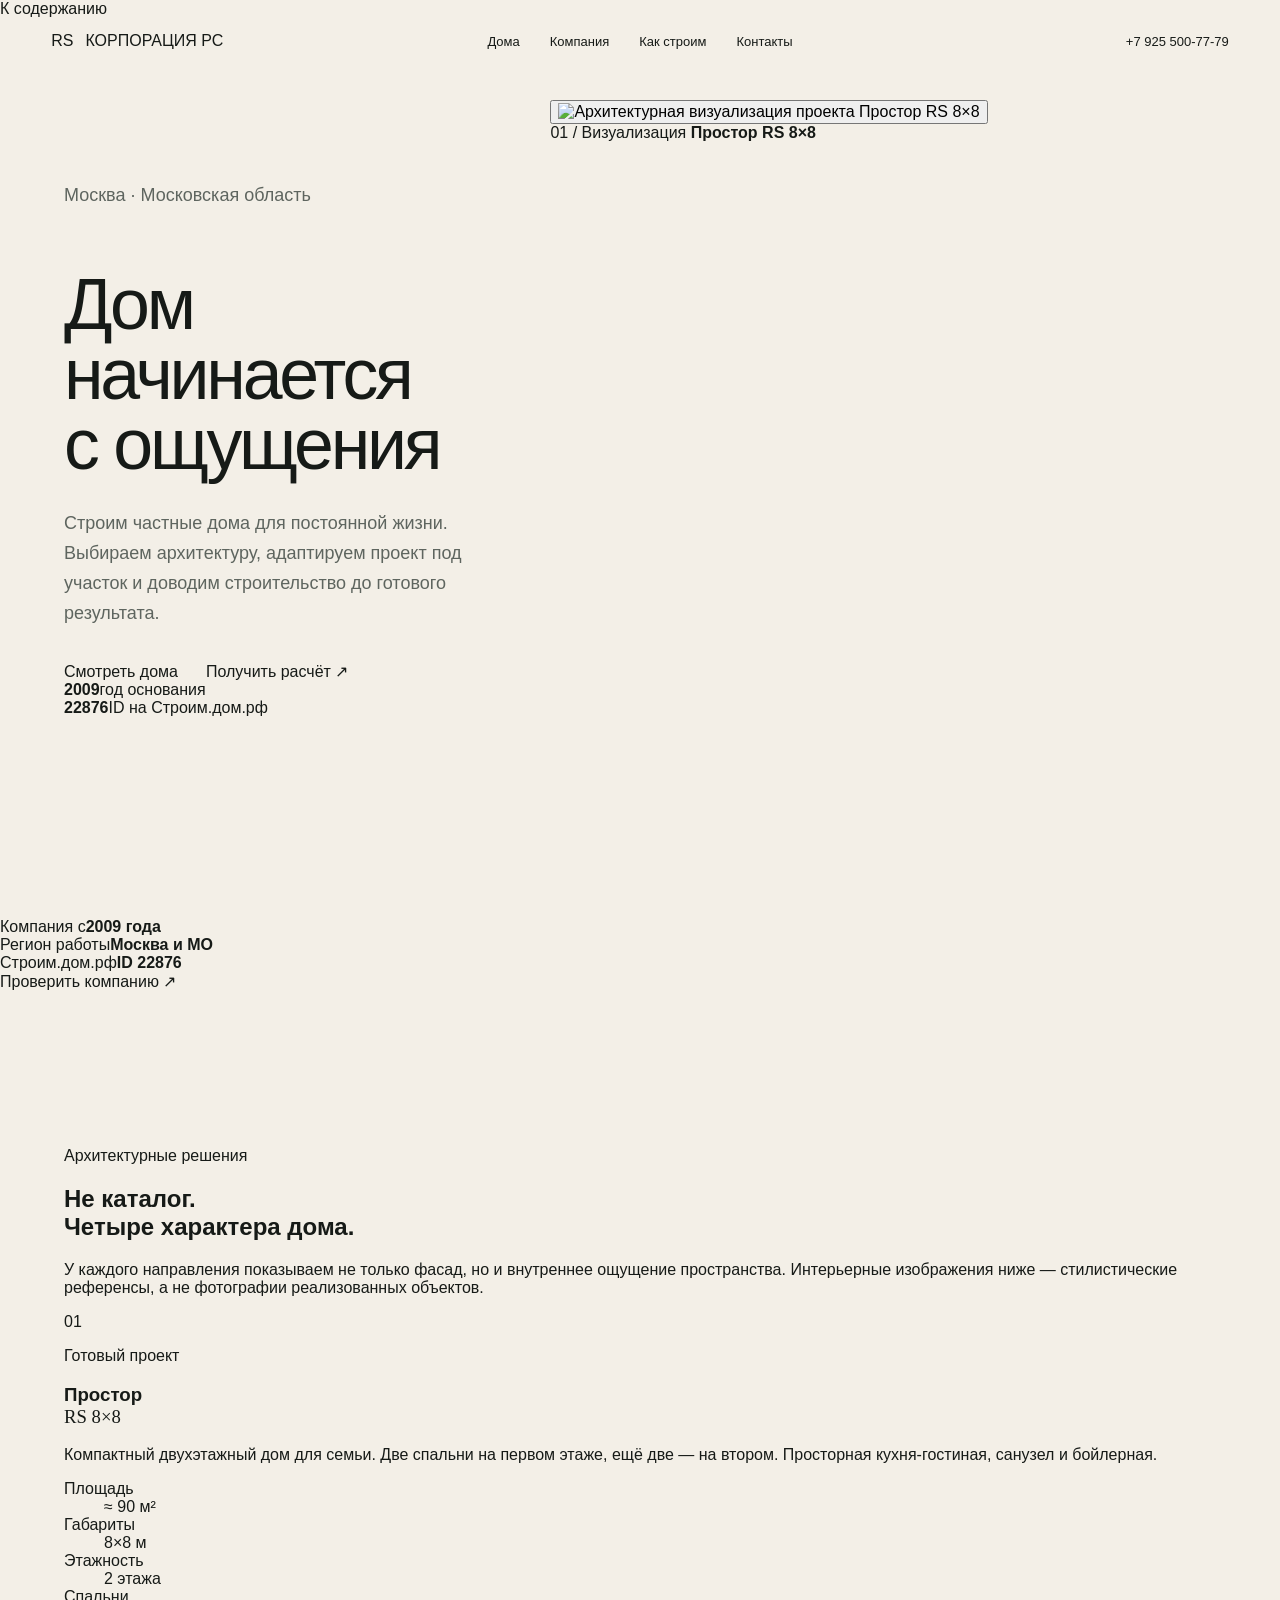
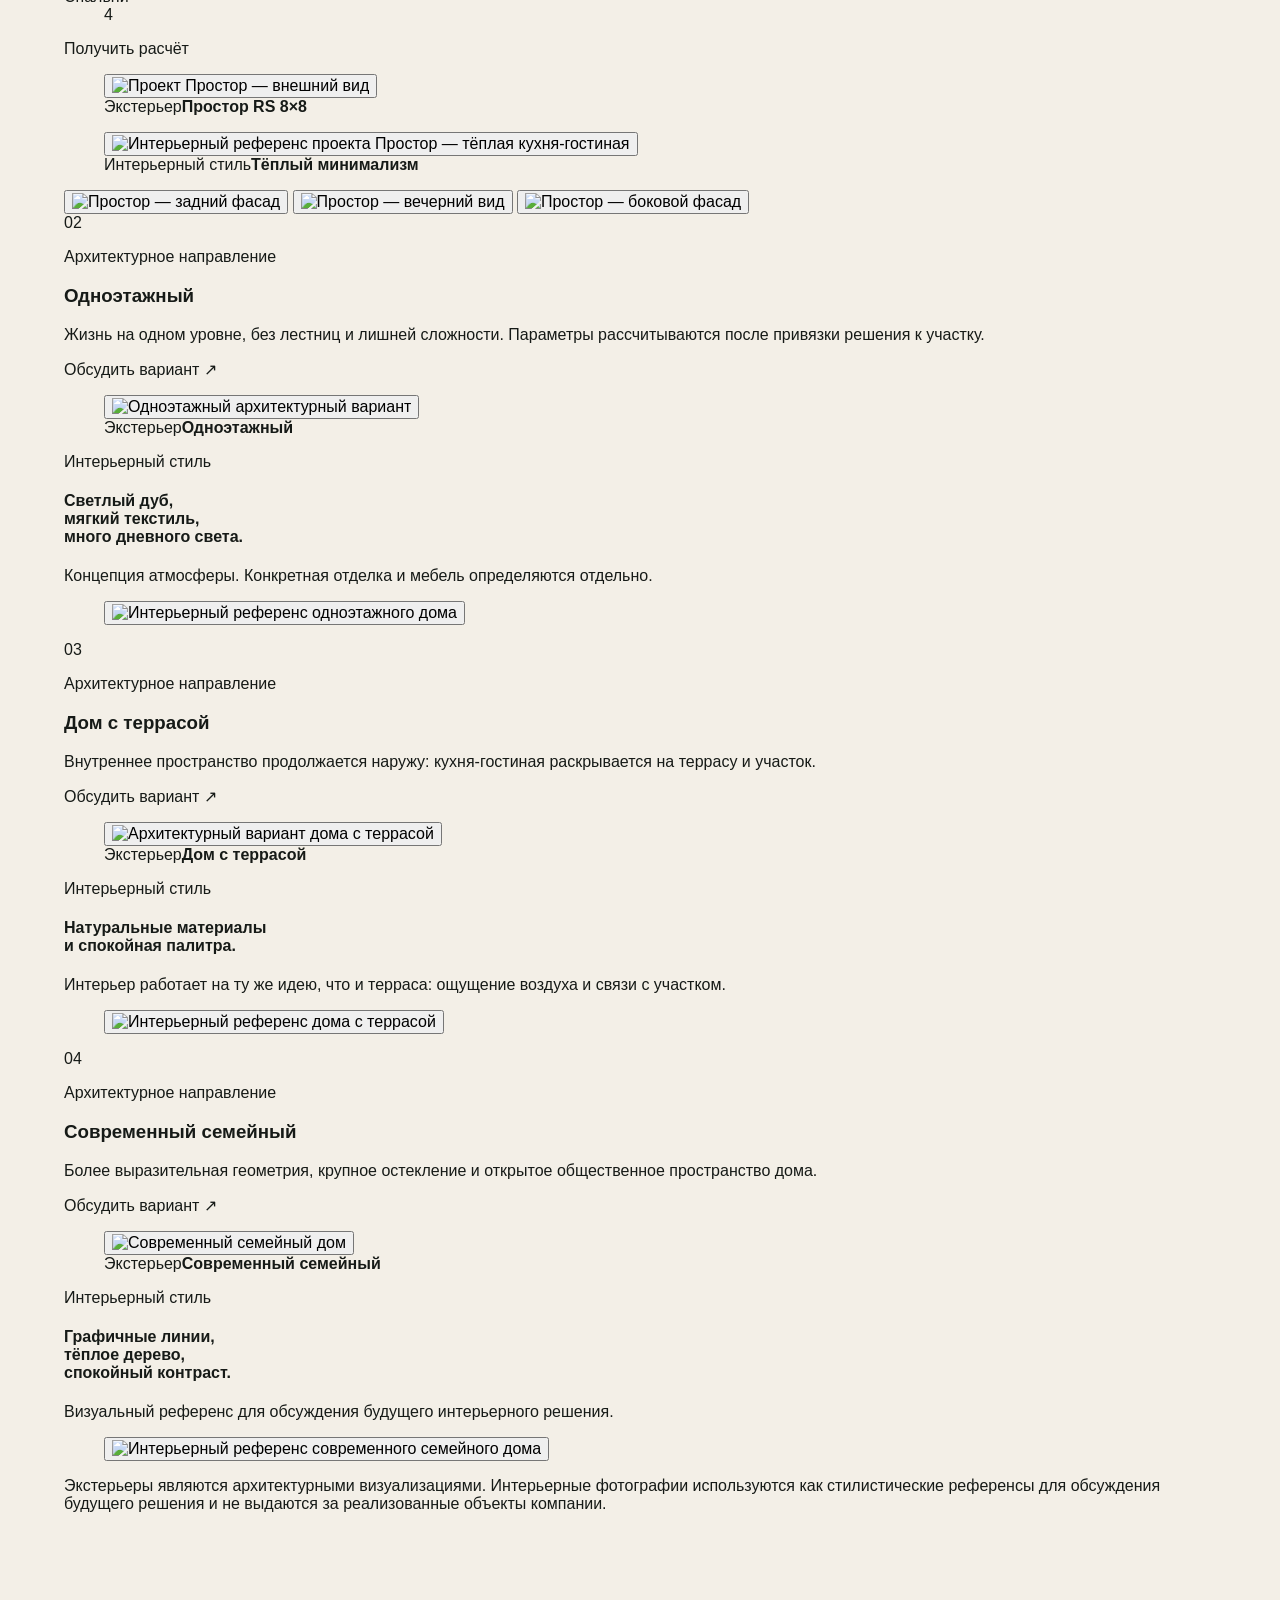
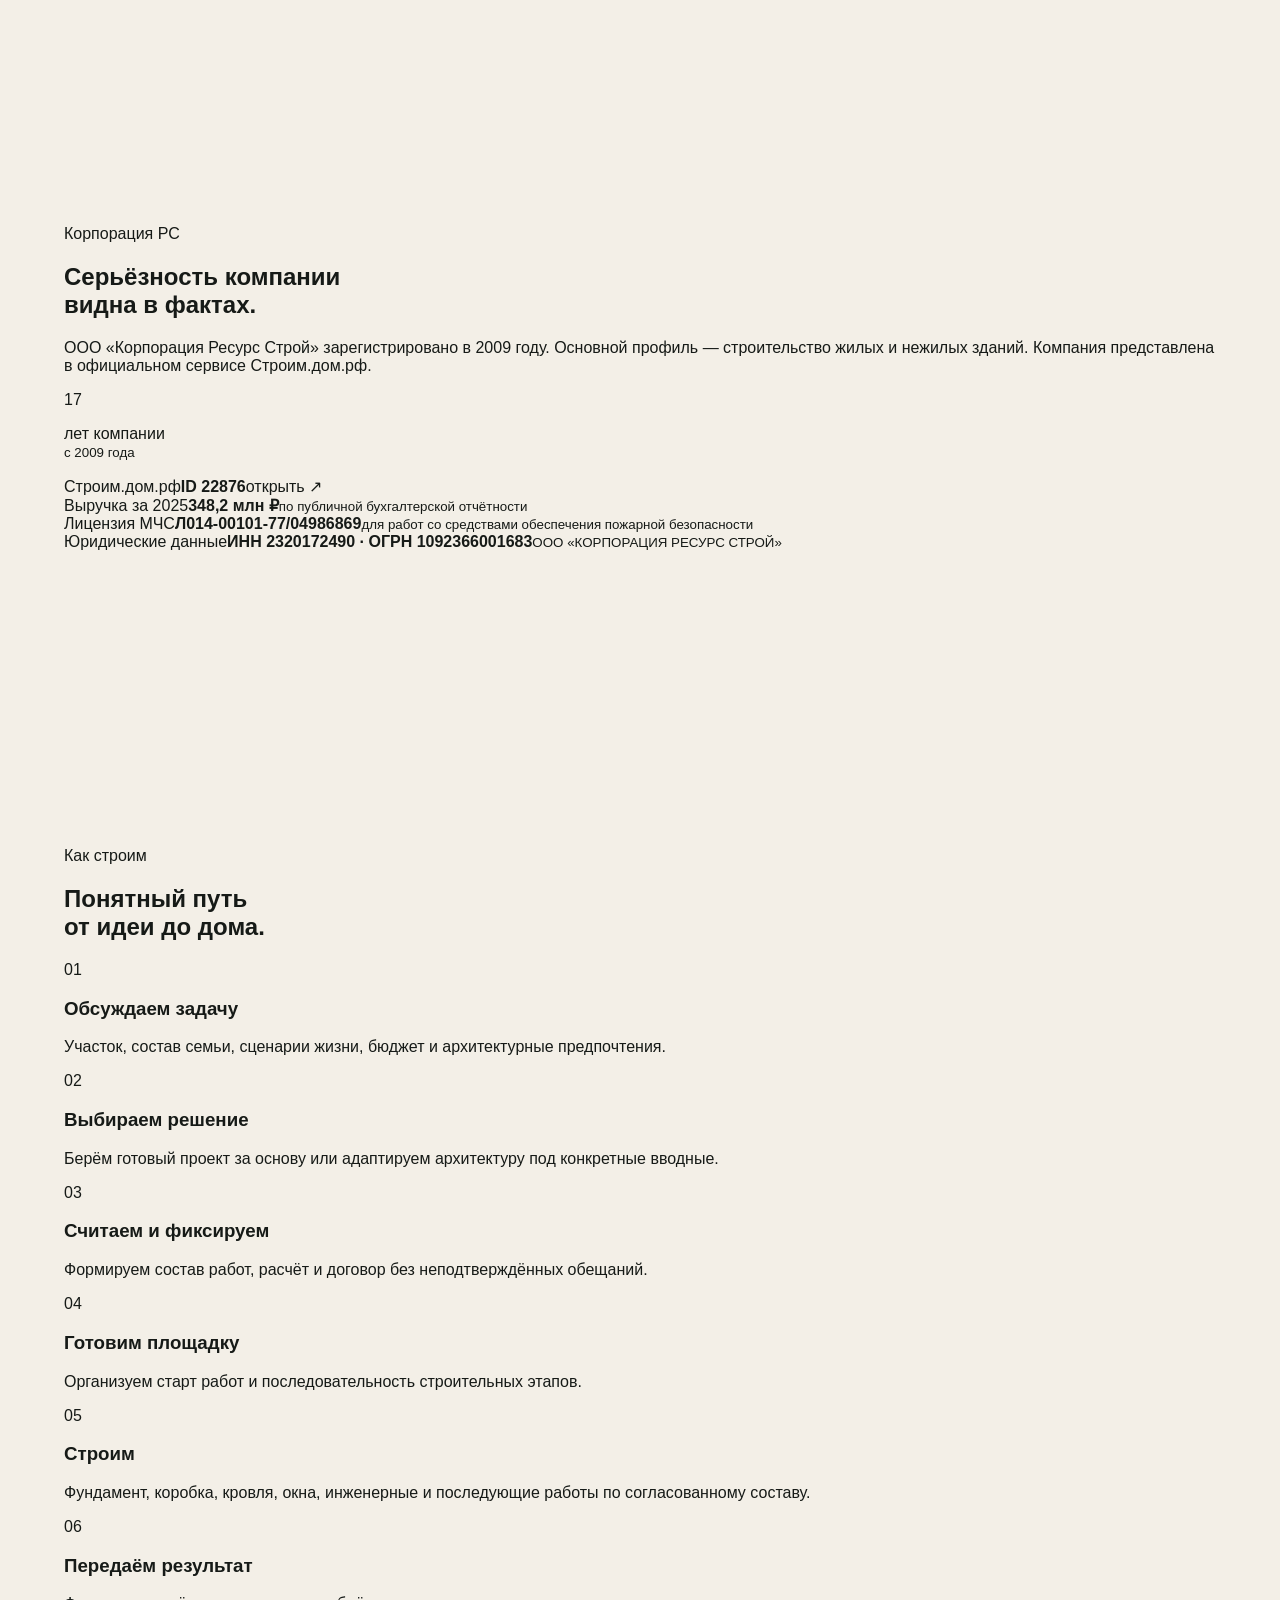
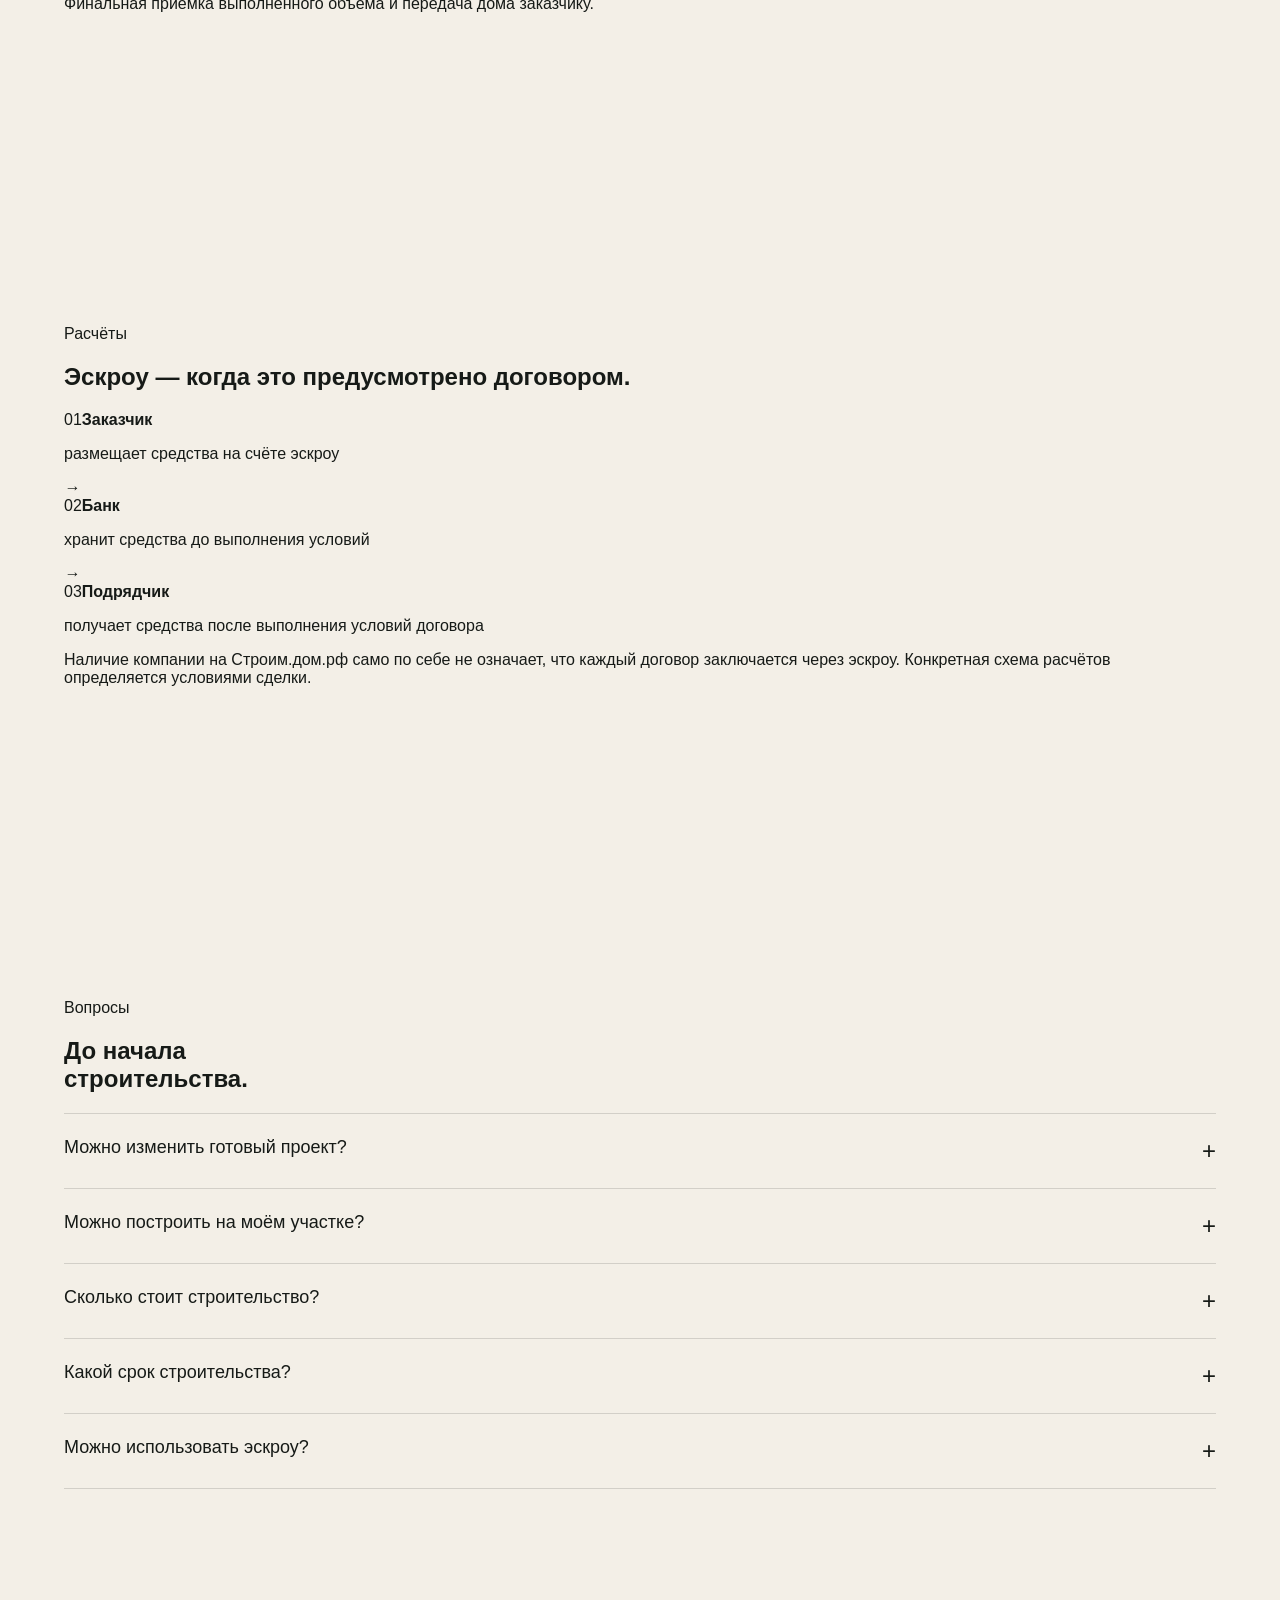
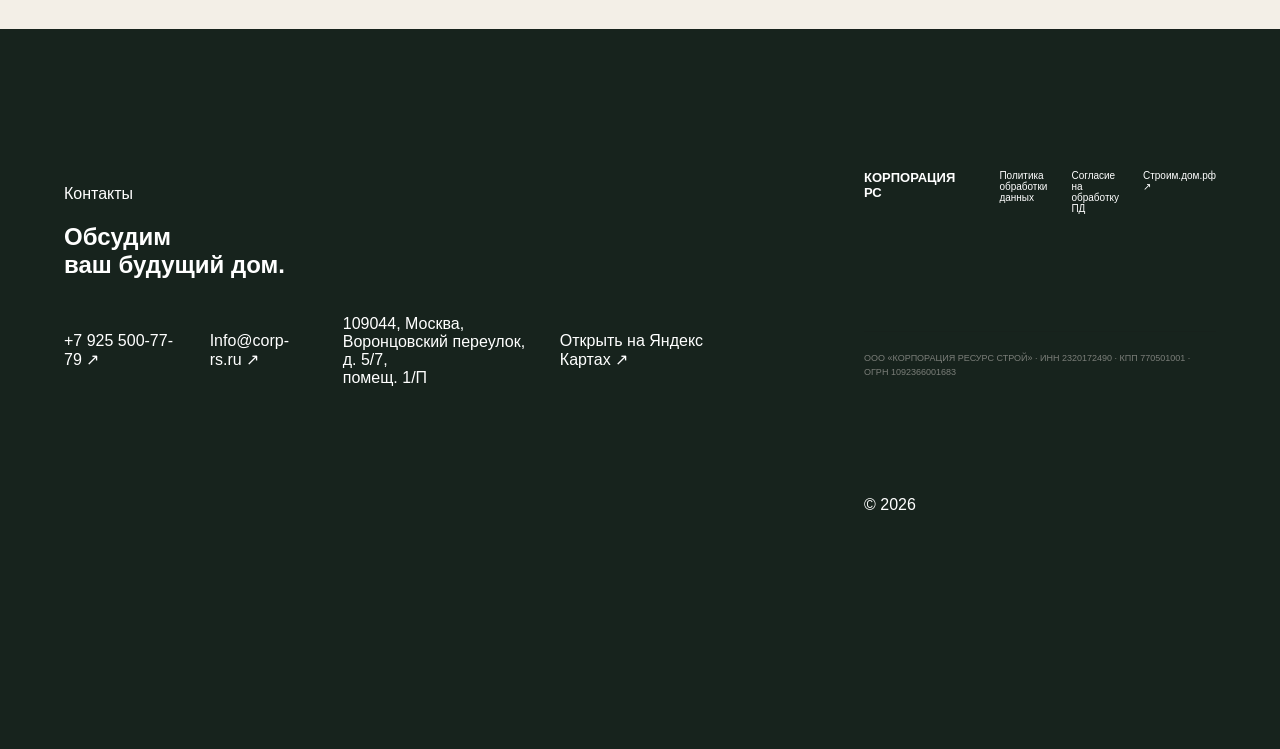
==== commit 362cf933: "feat: rebuild homepage with project-led architecture design" ====
--- a/index.html
+++ b/index.html
@@ -4,9 +4,9 @@
   <meta charset="utf-8" />
   <meta name="viewport" content="width=device-width, initial-scale=1" />
   <title>Строительство частных домов в Москве — Корпорация РС</title>
-  <meta name="description" content="Корпорация РС — строительство частных домов в Москве и Московской области. Выберите архитектурный вариант и получите расчёт проекта." />
+  <meta name="description" content="Корпорация РС — строительство частных домов в Москве и Московской области. Проекты домов для постоянной жизни, архитектурные визуализации и расчёт под ваш участок." />
   <meta name="robots" content="index,follow,max-image-preview:large" />
-  <meta name="theme-color" content="#17221d" />
+  <meta name="theme-color" content="#1b211d" />
   <link rel="canonical" href="https://texas359-art.github.io/corporation-rs-site/" />
   <link rel="icon" href="favicon.svg" type="image/svg+xml" />
   <meta property="og:type" content="website" />
@@ -14,12 +14,13 @@
   <meta property="og:site_name" content="Корпорация РС" />
   <meta property="og:url" content="https://texas359-art.github.io/corporation-rs-site/" />
   <meta property="og:title" content="Строительство частных домов — Корпорация РС" />
-  <meta property="og:description" content="Проекты частных домов для постоянной жизни в Москве и Московской области." />
+  <meta property="og:description" content="Дома для постоянной жизни в Москве и Московской области. С 2009 года." />
   <meta property="og:image" content="https://prostor-rs-homes.starmedved.chatgpt.site/assets/houses/prostor-master-hero.png" />
   <meta property="og:image:alt" content="Архитектурная визуализация проекта Простор RS 8×8" />
   <meta name="twitter:card" content="summary_large_image" />
   <link rel="preconnect" href="https://fonts.googleapis.com" />
   <link rel="preconnect" href="https://fonts.gstatic.com" crossorigin />
+  <link rel="preconnect" href="https://images.unsplash.com" />
   <link href="https://fonts.googleapis.com/css2?family=Onest:wght@400;500;600&family=Prata&display=swap" rel="stylesheet" />
   <link rel="stylesheet" href="styles.css" />
   <script type="application/ld+json">
@@ -31,18 +32,21 @@
     "foundingDate":"2009-03-17",
     "telephone":"+79255007779",
     "email":"Info@corp-rs.ru",
+    "url":"https://texas359-art.github.io/corporation-rs-site/",
     "address":{"@type":"PostalAddress","postalCode":"109044","addressLocality":"Москва","streetAddress":"Воронцовский переулок, д. 5/7, помещ. 1/П","addressCountry":"RU"}
   }
   </script>
 </head>
 <body>
+  <a class="skip-link" href="#main">К содержанию</a>
+
   <header class="site-header" id="top">
     <a class="brand" href="#top" aria-label="Корпорация РС — наверх">
-      <span class="brand-monogram">РС</span>
-      <span class="brand-copy"><b>КОРПОРАЦИЯ РС</b><small>строительство домов</small></span>
+      <span class="brand-mark">RS</span>
+      <span class="brand-name">КОРПОРАЦИЯ РС</span>
     </a>
     <nav class="desktop-nav" aria-label="Основная навигация">
-      <a href="#projects">Проекты</a>
+      <a href="#projects">Дома</a>
       <a href="#company">Компания</a>
       <a href="#process">Как строим</a>
       <a href="#contacts">Контакты</a>
@@ -52,150 +56,239 @@
   </header>
 
   <div class="mobile-menu" aria-hidden="true">
-    <a href="#projects">Проекты</a><a href="#company">Компания</a><a href="#process">Как строим</a><a href="#contacts">Контакты</a>
+    <a href="#projects">Дома</a>
+    <a href="#company">Компания</a>
+    <a href="#process">Как строим</a>
+    <a href="#contacts">Контакты</a>
     <a class="mobile-phone" href="tel:+79255007779">+7 925 500-77-79</a>
   </div>
 
-  <main>
-    <section class="hero" aria-label="Первый экран">
-      <div class="hero-copy">
-        <span class="hero-kicker">Москва · Московская область</span>
-        <h1>Частные дома<br><em>для настоящей жизни</em></h1>
-        <p>Проектируем и строим дома для постоянного проживания. Подбираем готовое решение или адаптируем проект под участок и задачи семьи.</p>
+  <main id="main">
+    <section class="hero">
+      <div class="hero-copy reveal">
+        <p class="eyebrow">Москва · Московская область</p>
+        <h1>Дом начинается<br><span>с ощущения</span></h1>
+        <p class="hero-lead">Строим частные дома для постоянной жизни. Выбираем архитектуру, адаптируем проект под участок и доводим строительство до готового результата.</p>
         <div class="hero-actions">
-          <a class="btn btn-dark" href="#projects">Выбрать проект</a>
-          <a class="text-link" href="tel:+79255007779">Получить расчёт <span>↗</span></a>
-        </div>
-        <div class="hero-facts" aria-label="Ключевые факты">
-          <div><strong>2009</strong><span>год основания</span></div>
-          <div><strong>22876</strong><span>ID на Строим.дом.рф</span></div>
-          <div><strong>Москва</strong><span>и Московская область</span></div>
-        </div>
-      </div>
-      <figure class="hero-media">
-        <img src="https://prostor-rs-homes.starmedved.chatgpt.site/assets/houses/prostor-master-hero.png" alt="Архитектурная визуализация проекта Простор RS 8×8" fetchpriority="high" />
-        <figcaption><span>Проект 01</span><b>Простор RS 8×8</b></figcaption>
-      </figure>
+          <a class="button button-dark" href="#projects">Смотреть дома</a>
+          <a class="link-arrow" href="tel:+79255007779">Получить расчёт <span>↗</span></a>
+        </div>
+        <div class="hero-meta">
+          <div><b>2009</b><span>год основания</span></div>
+          <div><b>22876</b><span>ID на Строим.дом.рф</span></div>
+        </div>
+      </div>
+
+      <div class="hero-visual reveal reveal-delay">
+        <button class="image-button zoomable" data-full="https://prostor-rs-homes.starmedved.chatgpt.site/assets/houses/prostor-master-hero.png" aria-label="Открыть изображение проекта Простор">
+          <img src="https://prostor-rs-homes.starmedved.chatgpt.site/assets/houses/prostor-master-hero.png" alt="Архитектурная визуализация проекта Простор RS 8×8" fetchpriority="high" />
+        </button>
+        <div class="hero-caption">
+          <span>01 / Визуализация</span>
+          <strong>Простор RS 8×8</strong>
+        </div>
+      </div>
+    </section>
+
+    <section class="trust-strip" aria-label="Ключевые факты о компании">
+      <div><span>Компания с</span><strong>2009 года</strong></div>
+      <div><span>Регион работы</span><strong>Москва и МО</strong></div>
+      <div><span>Строим.дом.рф</span><strong>ID 22876</strong></div>
+      <a href="https://строим.дом.рф/contractor/22876" target="_blank" rel="noopener">Проверить компанию ↗</a>
     </section>
 
     <section class="projects section" id="projects">
-      <div class="section-intro">
-        <div><span class="section-label">Проекты и направления</span><h2>Выберите дом,<br><em>который ближе вам</em></h2></div>
-        <p>Ниже — готовый проект «Простор» и ещё три архитектурных направления. Для направлений без опубликованных характеристик параметры и стоимость рассчитываются индивидуально.</p>
-      </div>
-
-      <div class="project-catalog">
-        <article class="catalog-card featured-card">
-          <a class="catalog-media" href="#prostor">
-            <img src="https://prostor-rs-homes.starmedved.chatgpt.site/assets/houses/prostor-front.png" alt="Проект Простор RS 8×8" loading="eager" />
-            <span class="catalog-badge">Готовый проект</span>
-          </a>
-          <div class="catalog-info">
-            <div><span class="catalog-no">01</span><h3>Простор <small>RS 8×8</small></h3></div>
-            <p>Компактный двухэтажный дом с четырьмя спальнями и большой кухней-гостиной.</p>
-            <dl><div><dt>Площадь</dt><dd>≈ 90 м²</dd></div><div><dt>Этажность</dt><dd>2 этажа</dd></div><div><dt>Спальни</dt><dd>4</dd></div></dl>
-            <a class="project-link" href="#prostor">Смотреть проект <span>↘</span></a>
+      <div class="section-heading reveal">
+        <p class="eyebrow">Архитектурные решения</p>
+        <h2>Не каталог.<br><span>Четыре характера дома.</span></h2>
+        <p>У каждого направления показываем не только фасад, но и внутреннее ощущение пространства. Интерьерные изображения ниже — стилистические референсы, а не фотографии реализованных объектов.</p>
+      </div>
+
+      <article class="project project-featured reveal" id="prostor">
+        <div class="project-copy">
+          <span class="project-index">01</span>
+          <p class="project-status">Готовый проект</p>
+          <h3>Простор<br><em>RS 8×8</em></h3>
+          <p>Компактный двухэтажный дом для семьи. Две спальни на первом этаже, ещё две — на втором. Просторная кухня-гостиная, санузел и бойлерная.</p>
+          <dl class="project-specs">
+            <div><dt>Площадь</dt><dd>≈ 90 м²</dd></div>
+            <div><dt>Габариты</dt><dd>8×8 м</dd></div>
+            <div><dt>Этажность</dt><dd>2 этажа</dd></div>
+            <div><dt>Спальни</dt><dd>4</dd></div>
+          </dl>
+          <a class="button button-dark" href="tel:+79255007779">Получить расчёт</a>
+        </div>
+        <div class="project-pair">
+          <figure class="project-shot project-shot-main">
+            <button class="image-button zoomable" data-full="https://prostor-rs-homes.starmedved.chatgpt.site/assets/houses/prostor-front-left.png" aria-label="Открыть внешний вид Простор">
+              <img src="https://prostor-rs-homes.starmedved.chatgpt.site/assets/houses/prostor-front-left.png" alt="Проект Простор — внешний вид" loading="lazy" />
+            </button>
+            <figcaption><span>Экстерьер</span><b>Простор RS 8×8</b></figcaption>
+          </figure>
+          <figure class="project-shot project-shot-interior">
+            <button class="image-button zoomable" data-full="https://images.unsplash.com/photo-1600210492486-724fe5c67fb0?auto=format&fit=crop&w=2000&q=88" aria-label="Открыть интерьерный референс Простор">
+              <img src="https://images.unsplash.com/photo-1600210492486-724fe5c67fb0?auto=format&fit=crop&w=1200&q=84" alt="Интерьерный референс проекта Простор — тёплая кухня-гостиная" loading="lazy" />
+            </button>
+            <figcaption><span>Интерьерный стиль</span><b>Тёплый минимализм</b></figcaption>
+          </figure>
+        </div>
+        <div class="project-gallery mini-gallery">
+          <button class="image-button zoomable" data-full="https://prostor-rs-homes.starmedved.chatgpt.site/assets/houses/prostor-rear.png"><img src="https://prostor-rs-homes.starmedved.chatgpt.site/assets/houses/prostor-rear.png" alt="Простор — задний фасад" loading="lazy" /></button>
+          <button class="image-button zoomable" data-full="https://prostor-rs-homes.starmedved.chatgpt.site/assets/houses/prostor-evening.png"><img src="https://prostor-rs-homes.starmedved.chatgpt.site/assets/houses/prostor-evening.png" alt="Простор — вечерний вид" loading="lazy" /></button>
+          <button class="image-button zoomable" data-full="https://prostor-rs-homes.starmedved.chatgpt.site/assets/houses/prostor-side.png"><img src="https://prostor-rs-homes.starmedved.chatgpt.site/assets/houses/prostor-side.png" alt="Простор — боковой фасад" loading="lazy" /></button>
+        </div>
+      </article>
+
+      <article class="project project-alt reveal">
+        <div class="project-alt-top">
+          <div class="project-copy compact">
+            <span class="project-index">02</span>
+            <p class="project-status">Архитектурное направление</p>
+            <h3>Одноэтажный</h3>
+            <p>Жизнь на одном уровне, без лестниц и лишней сложности. Параметры рассчитываются после привязки решения к участку.</p>
+            <a class="link-arrow" href="tel:+79255007779">Обсудить вариант <span>↗</span></a>
           </div>
-        </article>
-
-        <article class="catalog-card compact-card">
-          <a class="catalog-media" href="#contacts"><img src="https://prostor-rs-homes.starmedved.chatgpt.site/assets/projects/one-storey.png" alt="Одноэтажный архитектурный вариант дома" loading="lazy" /></a>
-          <div class="catalog-info"><div><span class="catalog-no">02</span><h3>Одноэтажный</h3></div><p>Спокойная архитектура без лестниц — для тех, кому важна жизнь на одном уровне.</p><a class="project-link" href="#contacts">Рассчитать вариант <span>↗</span></a></div>
-        </article>
-
-        <article class="catalog-card compact-card">
-          <a class="catalog-media" href="#contacts"><img src="https://prostor-rs-homes.starmedved.chatgpt.site/assets/projects/terrace.png" alt="Архитектурный вариант дома с террасой" loading="lazy" /></a>
-          <div class="catalog-info"><div><span class="catalog-no">03</span><h3>С террасой</h3></div><p>Дом, в котором внутреннее пространство продолжается на участке.</p><a class="project-link" href="#contacts">Рассчитать вариант <span>↗</span></a></div>
-        </article>
-
-        <article class="catalog-card wide-card">
-          <a class="catalog-media" href="#contacts"><img src="https://prostor-rs-homes.starmedved.chatgpt.site/assets/projects/modern-family.png" alt="Современный семейный дом" loading="lazy" /></a>
-          <div class="catalog-info"><div><span class="catalog-no">04</span><h3>Современный семейный</h3></div><p>Более выразительная архитектура и увеличенное остекление. Конкретные параметры — после консультации и привязки к участку.</p><a class="project-link" href="#contacts">Обсудить этот вариант <span>↗</span></a></div>
-        </article>
-      </div>
-
-      <div class="custom-callout">
-        <span>Не нашли нужный вариант?</span>
-        <p>Можно адаптировать существующий проект или обсудить индивидуальное решение под ваш участок.</p>
-        <a class="text-link" href="tel:+79255007779">Обсудить задачу <span>↗</span></a>
-      </div>
-    </section>
-
-    <section class="project-detail" id="prostor">
-      <div class="project-detail-head section">
-        <div class="project-title-block"><span class="section-label">Проект 01</span><h2>Простор<br><em>RS 8×8</em></h2></div>
-        <div class="project-description"><p>Практичный двухэтажный дом для семьи: две спальни на первом этаже, ещё две — на втором. Просторная кухня-гостиная, санузел и бойлерная без лишних площадей и сложной архитектуры.</p><a class="btn btn-dark" href="tel:+79255007779">Получить расчёт проекта</a></div>
-      </div>
-      <div class="spec-strip">
-        <div><strong>≈ 90</strong><span>м² площадь</span></div><div><strong>8×8</strong><span>м габариты</span></div><div><strong>2</strong><span>этажа</span></div><div><strong>4</strong><span>спальни</span></div>
-      </div>
-      <div class="gallery-editorial" data-gallery>
-        <button class="gallery-item g1" data-full="https://prostor-rs-homes.starmedved.chatgpt.site/assets/houses/prostor-front-left.png"><img src="https://prostor-rs-homes.starmedved.chatgpt.site/assets/houses/prostor-front-left.png" alt="Проект Простор — ракурс три четверти" loading="lazy"><span>Ракурс 3/4</span></button>
-        <button class="gallery-item g2" data-full="https://prostor-rs-homes.starmedved.chatgpt.site/assets/houses/prostor-mobile.png"><img src="https://prostor-rs-homes.starmedved.chatgpt.site/assets/houses/prostor-mobile.png" alt="Проект Простор — входная группа" loading="lazy"><span>Входная группа</span></button>
-        <button class="gallery-item g3" data-full="https://prostor-rs-homes.starmedved.chatgpt.site/assets/houses/prostor-rear.png"><img src="https://prostor-rs-homes.starmedved.chatgpt.site/assets/houses/prostor-rear.png" alt="Проект Простор — задний фасад" loading="lazy"><span>Задний фасад</span></button>
-        <button class="gallery-item g4" data-full="https://prostor-rs-homes.starmedved.chatgpt.site/assets/houses/prostor-evening.png"><img src="https://prostor-rs-homes.starmedved.chatgpt.site/assets/houses/prostor-evening.png" alt="Проект Простор — вечерний вид" loading="lazy"><span>Вечерний вид</span></button>
-        <button class="gallery-item g5" data-full="https://prostor-rs-homes.starmedved.chatgpt.site/assets/houses/prostor-side.png"><img src="https://prostor-rs-homes.starmedved.chatgpt.site/assets/houses/prostor-side.png" alt="Проект Простор — боковой фасад" loading="lazy"><span>Боковой фасад</span></button>
-      </div>
-      <p class="visual-note section-narrow">Изображения являются архитектурными визуализациями проекта и не выдаются за фотографии построенного объекта.</p>
-    </section>
-
-    <section class="company section dark" id="company">
-      <div class="company-grid">
-        <div class="company-number"><span>С</span><strong>2009</strong><em>года</em></div>
-        <div class="company-copy"><span class="section-label light">Компания</span><h2>Строительство без<br><em>маркетингового шума</em></h2><p class="lead">«Корпорация РС» — строительная компания, зарегистрированная в 2009 году. Основное направление деятельности — строительство жилых и нежилых зданий.</p><p>Компания работает в Москве и Московской области и представлена в официальном сервисе Строим.дом.рф.</p></div>
-      </div>
-      <div class="fact-row-grid">
-        <a href="https://строим.дом.рф/contractor/22876" target="_blank" rel="noopener"><span>Строим.дом.рф</span><strong>ID 22876</strong><i>Открыть ↗</i></a>
-        <div><span>Выручка за 2025 год</span><strong>348,2 млн ₽</strong><i>публичная отчётность</i></div>
-        <div><span>Основной ОКВЭД</span><strong>41.20</strong><i>строительство зданий</i></div>
+          <figure class="project-shot wide">
+            <button class="image-button zoomable" data-full="https://prostor-rs-homes.starmedved.chatgpt.site/assets/projects/one-storey.png"><img src="https://prostor-rs-homes.starmedved.chatgpt.site/assets/projects/one-storey.png" alt="Одноэтажный архитектурный вариант" loading="lazy" /></button>
+            <figcaption><span>Экстерьер</span><b>Одноэтажный</b></figcaption>
+          </figure>
+        </div>
+        <div class="interior-band">
+          <div class="interior-copy"><span>Интерьерный стиль</span><h4>Светлый дуб,<br>мягкий текстиль,<br>много дневного света.</h4><p>Концепция атмосферы. Конкретная отделка и мебель определяются отдельно.</p></div>
+          <figure class="interior-landscape"><button class="image-button zoomable" data-full="https://images.unsplash.com/photo-1600607687920-4e2a09cf159d?auto=format&fit=crop&w=2000&q=88"><img src="https://images.unsplash.com/photo-1600607687920-4e2a09cf159d?auto=format&fit=crop&w=1600&q=84" alt="Интерьерный референс одноэтажного дома" loading="lazy" /></button></figure>
+        </div>
+      </article>
+
+      <article class="project project-alt reverse reveal">
+        <div class="project-alt-top">
+          <div class="project-copy compact">
+            <span class="project-index">03</span>
+            <p class="project-status">Архитектурное направление</p>
+            <h3>Дом с террасой</h3>
+            <p>Внутреннее пространство продолжается наружу: кухня-гостиная раскрывается на террасу и участок.</p>
+            <a class="link-arrow" href="tel:+79255007779">Обсудить вариант <span>↗</span></a>
+          </div>
+          <figure class="project-shot wide">
+            <button class="image-button zoomable" data-full="https://prostor-rs-homes.starmedved.chatgpt.site/assets/projects/terrace.png"><img src="https://prostor-rs-homes.starmedved.chatgpt.site/assets/projects/terrace.png" alt="Архитектурный вариант дома с террасой" loading="lazy" /></button>
+            <figcaption><span>Экстерьер</span><b>Дом с террасой</b></figcaption>
+          </figure>
+        </div>
+        <div class="interior-band">
+          <div class="interior-copy"><span>Интерьерный стиль</span><h4>Натуральные материалы<br>и спокойная палитра.</h4><p>Интерьер работает на ту же идею, что и терраса: ощущение воздуха и связи с участком.</p></div>
+          <figure class="interior-landscape"><button class="image-button zoomable" data-full="https://images.unsplash.com/photo-1616486338812-3dadae4b4ace?auto=format&fit=crop&w=2000&q=88"><img src="https://images.unsplash.com/photo-1616486338812-3dadae4b4ace?auto=format&fit=crop&w=1600&q=84" alt="Интерьерный референс дома с террасой" loading="lazy" /></button></figure>
+        </div>
+      </article>
+
+      <article class="project project-alt reveal">
+        <div class="project-alt-top">
+          <div class="project-copy compact">
+            <span class="project-index">04</span>
+            <p class="project-status">Архитектурное направление</p>
+            <h3>Современный семейный</h3>
+            <p>Более выразительная геометрия, крупное остекление и открытое общественное пространство дома.</p>
+            <a class="link-arrow" href="tel:+79255007779">Обсудить вариант <span>↗</span></a>
+          </div>
+          <figure class="project-shot wide">
+            <button class="image-button zoomable" data-full="https://prostor-rs-homes.starmedved.chatgpt.site/assets/projects/modern-family.png"><img src="https://prostor-rs-homes.starmedved.chatgpt.site/assets/projects/modern-family.png" alt="Современный семейный дом" loading="lazy" /></button>
+            <figcaption><span>Экстерьер</span><b>Современный семейный</b></figcaption>
+          </figure>
+        </div>
+        <div class="interior-band dark-interior">
+          <div class="interior-copy"><span>Интерьерный стиль</span><h4>Графичные линии,<br>тёплое дерево,<br>спокойный контраст.</h4><p>Визуальный референс для обсуждения будущего интерьерного решения.</p></div>
+          <figure class="interior-landscape"><button class="image-button zoomable" data-full="https://images.unsplash.com/photo-1618221195710-dd6b41faaea6?auto=format&fit=crop&w=2000&q=88"><img src="https://images.unsplash.com/photo-1618221195710-dd6b41faaea6?auto=format&fit=crop&w=1600&q=84" alt="Интерьерный референс современного семейного дома" loading="lazy" /></button></figure>
+        </div>
+      </article>
+
+      <p class="visual-disclaimer">Экстерьеры являются архитектурными визуализациями. Интерьерные фотографии используются как стилистические референсы для обсуждения будущего решения и не выдаются за реализованные объекты компании.</p>
+    </section>
+
+    <section class="company dark-section" id="company">
+      <div class="section company-inner">
+        <div class="company-statement reveal">
+          <p class="eyebrow light">Корпорация РС</p>
+          <h2>Серьёзность компании<br><span>видна в фактах.</span></h2>
+          <p>ООО «Корпорация Ресурс Строй» зарегистрировано в 2009 году. Основной профиль — строительство жилых и нежилых зданий. Компания представлена в официальном сервисе Строим.дом.рф.</p>
+        </div>
+        <div class="company-facts reveal">
+          <div class="fact-big"><span>17</span><p>лет компании<br><small>с 2009 года</small></p></div>
+          <div class="fact-line"><span>Строим.дом.рф</span><strong>ID 22876</strong><a href="https://строим.дом.рф/contractor/22876" target="_blank" rel="noopener">открыть ↗</a></div>
+          <div class="fact-line"><span>Выручка за 2025</span><strong>348,2 млн ₽</strong><small>по публичной бухгалтерской отчётности</small></div>
+          <div class="fact-line"><span>Лицензия МЧС</span><strong>Л014-00101-77/04986869</strong><small>для работ со средствами обеспечения пожарной безопасности</small></div>
+          <div class="fact-line"><span>Юридические данные</span><strong>ИНН 2320172490 · ОГРН 1092366001683</strong><small>ООО «КОРПОРАЦИЯ РЕСУРС СТРОЙ»</small></div>
+        </div>
       </div>
     </section>
 
     <section class="process section" id="process">
-      <div class="section-intro process-intro"><div><span class="section-label">Как строим</span><h2>Понятный путь<br><em>от идеи до дома</em></h2></div><p>Этапы фиксируются в расчёте и договоре. Конкретная комплектация и сроки зависят от выбранного проекта и условий участка.</p></div>
-      <ol class="timeline">
-        <li><span class="step-no">01</span><div><h3>Обсуждаем задачу</h3><p>Состав семьи, участок, сценарий жизни, бюджет и требования к дому.</p></div></li>
-        <li><span class="step-no">02</span><div><h3>Подбираем проект</h3><p>Берём готовое решение или обсуждаем адаптацию под конкретный участок.</p></div></li>
-        <li><span class="step-no">03</span><div><h3>Готовим расчёт</h3><p>Фиксируем состав работ, комплектацию и условия договора.</p></div></li>
-        <li><span class="step-no">04</span><div><h3>Строим</h3><p>Выполняем согласованные этапы и фиксируем фактическое выполнение.</p></div></li>
-        <li><span class="step-no">05</span><div><h3>Передаём дом</h3><p>Финальная проверка, приёмка и передача результата заказчику.</p></div></li>
-      </ol>
-    </section>
-
-    <section class="trust-band">
-      <div class="trust-copy"><span class="section-label light">Документы и расчёты</span><h2>Факты, которые<br>можно проверить</h2><p>Юридическая и финансовая информация вынесена на второй визуальный уровень — она подтверждает компанию, но не заменяет собой продукт.</p></div>
-      <div class="trust-list">
-        <a href="https://строим.дом.рф/contractor/22876" target="_blank" rel="noopener"><span>Строим.дом.рф</span><strong>ООО «КОРПОРАЦИЯ РС» · ID 22876</strong><i>↗</i></a>
-        <div><span>Лицензия МЧС</span><strong>№ Л014-00101-77/04986869</strong><i>14.05.2026</i></div>
-        <div><span>Реквизиты</span><strong>ИНН 2320172490 · ОГРН 1092366001683</strong><i>Москва</i></div>
-        <div><span>Эскроу</span><strong>Возможен, если предусмотрен договором</strong><i>по условиям сделки</i></div>
-      </div>
-      <p class="trust-note">Лицензия МЧС относится к монтажу, обслуживанию и ремонту средств обеспечения пожарной безопасности и не является лицензией на строительство домов.</p>
+      <div class="section-heading narrow reveal">
+        <p class="eyebrow">Как строим</p>
+        <h2>Понятный путь<br><span>от идеи до дома.</span></h2>
+      </div>
+      <div class="process-list">
+        <div class="process-item reveal"><span>01</span><h3>Обсуждаем задачу</h3><p>Участок, состав семьи, сценарии жизни, бюджет и архитектурные предпочтения.</p></div>
+        <div class="process-item reveal"><span>02</span><h3>Выбираем решение</h3><p>Берём готовый проект за основу или адаптируем архитектуру под конкретные вводные.</p></div>
+        <div class="process-item reveal"><span>03</span><h3>Считаем и фиксируем</h3><p>Формируем состав работ, расчёт и договор без неподтверждённых обещаний.</p></div>
+        <div class="process-item reveal"><span>04</span><h3>Готовим площадку</h3><p>Организуем старт работ и последовательность строительных этапов.</p></div>
+        <div class="process-item reveal"><span>05</span><h3>Строим</h3><p>Фундамент, коробка, кровля, окна, инженерные и последующие работы по согласованному составу.</p></div>
+        <div class="process-item reveal"><span>06</span><h3>Передаём результат</h3><p>Финальная приёмка выполненного объёма и передача дома заказчику.</p></div>
+      </div>
+    </section>
+
+    <section class="escrow section reveal">
+      <div class="escrow-card">
+        <div><p class="eyebrow">Расчёты</p><h2>Эскроу — когда это предусмотрено договором.</h2></div>
+        <div class="escrow-flow" aria-label="Принцип работы эскроу">
+          <div><span>01</span><b>Заказчик</b><p>размещает средства на счёте эскроу</p></div>
+          <i>→</i>
+          <div><span>02</span><b>Банк</b><p>хранит средства до выполнения условий</p></div>
+          <i>→</i>
+          <div><span>03</span><b>Подрядчик</b><p>получает средства после выполнения условий договора</p></div>
+        </div>
+        <p class="escrow-note">Наличие компании на Строим.дом.рф само по себе не означает, что каждый договор заключается через эскроу. Конкретная схема расчётов определяется условиями сделки.</p>
+      </div>
     </section>
 
     <section class="faq section">
-      <div class="faq-head"><span class="section-label">Вопросы</span><h2>Коротко о главном</h2></div>
+      <div class="section-heading narrow reveal"><p class="eyebrow">Вопросы</p><h2>До начала<br><span>строительства.</span></h2></div>
       <div class="faq-list">
-        <details><summary>Можно изменить проект «Простор»?<span>+</span></summary><p>Проект можно обсуждать и адаптировать под участок и задачи семьи. Конкретный объём изменений определяется после консультации.</p></details>
-        <details><summary>Что входит в стоимость строительства?<span>+</span></summary><p>Состав работ зависит от согласованной комплектации. Стоимость и перечень этапов фиксируются в расчёте и договоре.</p></details>
-        <details><summary>Можно строить на участке заказчика?<span>+</span></summary><p>Да. До начала работ проверяются исходные данные и условия участка.</p></details>
-        <details><summary>Можно использовать эскроу?<span>+</span></summary><p>Такой формат возможен, если он предусмотрен конкретной схемой финансирования и договором. Условия уточняются до подписания договора.</p></details>
-      </div>
-    </section>
-
-    <section class="contacts" id="contacts">
-      <div class="contact-main"><span class="section-label light">Связаться</span><h2>Выберите дом.<br><em>Остальное обсудим.</em></h2><p>Позвоните или напишите — разберём участок, понравившийся вариант и подготовим следующий шаг без фиктивной формы отправки.</p><a class="big-phone" href="tel:+79255007779">+7 925 500-77-79</a><a class="big-mail" href="mailto:Info@corp-rs.ru">Info@corp-rs.ru</a><div class="contact-actions"><a class="btn btn-light" href="tel:+79255007779">Позвонить</a><a class="text-link light-link" href="mailto:Info@corp-rs.ru">Написать на email <span>↗</span></a></div></div>
-      <div class="office-card"><div><span>Офис в Москве</span><strong>Воронцовский переулок, 5/7</strong><p>109044, Москва<br>помещ. 1/П</p></div><a href="https://yandex.ru/maps/?text=109044%2C%20%D0%9C%D0%BE%D1%81%D0%BA%D0%B2%D0%B0%2C%20%D0%92%D0%BE%D1%80%D0%BE%D0%BD%D1%86%D0%BE%D0%B2%D1%81%D0%BA%D0%B8%D0%B9%20%D0%BF%D0%B5%D1%80%D0%B5%D1%83%D0%BB%D0%BE%D0%BA%2C%205%2F7" target="_blank" rel="noopener">Открыть в Яндекс Картах ↗</a></div>
+        <details><summary>Можно изменить готовый проект?<span>+</span></summary><p>Да. Объём изменений и возможность адаптации оцениваются после обсуждения участка и требований семьи.</p></details>
+        <details><summary>Можно построить на моём участке?<span>+</span></summary><p>Да. До расчёта нужно учесть характеристики участка, подъезд, инженерные условия и ограничения.</p></details>
+        <details><summary>Сколько стоит строительство?<span>+</span></summary><p>Стоимость зависит от проекта, участка, состава работ и выбранных решений. На сайте намеренно не указана неподтверждённая цена «от».</p></details>
+        <details><summary>Какой срок строительства?<span>+</span></summary><p>Срок фиксируется после согласования проекта и состава работ. Универсальный срок без проекта и комплектации мы не публикуем.</p></details>
+        <details><summary>Можно использовать эскроу?<span>+</span></summary><p>Возможность и схема использования эскроу определяются конкретным договором и условиями финансирования.</p></details>
+      </div>
+    </section>
+
+    <section class="contacts dark-section" id="contacts">
+      <div class="section contact-inner">
+        <div class="contact-heading reveal">
+          <p class="eyebrow light">Контакты</p>
+          <h2>Обсудим<br><span>ваш будущий дом.</span></h2>
+        </div>
+        <div class="contact-actions reveal">
+          <a class="contact-primary" href="tel:+79255007779">+7 925 500-77-79 <span>↗</span></a>
+          <a class="contact-secondary" href="mailto:Info@corp-rs.ru">Info@corp-rs.ru <span>↗</span></a>
+          <p>109044, Москва,<br>Воронцовский переулок, д. 5/7,<br>помещ. 1/П</p>
+          <a class="map-link" href="https://yandex.ru/maps/?text=109044%2C%20%D0%9C%D0%BE%D1%81%D0%BA%D0%B2%D0%B0%2C%20%D0%92%D0%BE%D1%80%D0%BE%D0%BD%D1%86%D0%BE%D0%B2%D1%81%D0%BA%D0%B8%D0%B9%20%D0%BF%D0%B5%D1%80%D0%B5%D1%83%D0%BB%D0%BE%D0%BA%2C%205%2F7" target="_blank" rel="noopener">Открыть на Яндекс Картах ↗</a>
+        </div>
+      </div>
+      <footer class="footer section">
+        <div class="footer-brand">КОРПОРАЦИЯ РС</div>
+        <div class="footer-links"><a href="privacy.html">Политика обработки данных</a><a href="consent.html">Согласие на обработку ПД</a><a href="https://строим.дом.рф/contractor/22876" target="_blank" rel="noopener">Строим.дом.рф ↗</a></div>
+        <div class="footer-legal">ООО «КОРПОРАЦИЯ РЕСУРС СТРОЙ» · ИНН 2320172490 · КПП 770501001 · ОГРН 1092366001683</div>
+        <div class="footer-year">© 2026</div>
+      </footer>
     </section>
   </main>
 
-  <footer>
-    <div class="footer-brand">КОРПОРАЦИЯ РС</div>
-    <div class="footer-links"><a href="privacy.html">Политика обработки данных</a><a href="consent.html">Согласие на обработку ПД</a><a href="https://строим.дом.рф/contractor/22876" target="_blank" rel="noopener">Строим.дом.рф ↗</a></div>
-    <div class="footer-legal">ООО «КОРПОРАЦИЯ РЕСУРС СТРОЙ» · ИНН 2320172490 · КПП 770501001 · ОГРН 1092366001683 · © 2026</div>
-  </footer>
-
-  <div class="lightbox" aria-hidden="true" role="dialog" aria-modal="true" aria-label="Просмотр изображения"><button class="lightbox-close" aria-label="Закрыть">×</button><img src="" alt="" /><div class="lightbox-caption"></div></div>
+  <div class="lightbox" aria-hidden="true" role="dialog" aria-label="Просмотр изображения">
+    <button class="lightbox-close" aria-label="Закрыть">×</button>
+    <button class="lightbox-prev" aria-label="Предыдущее изображение">←</button>
+    <img src="" alt="" />
+    <button class="lightbox-next" aria-label="Следующее изображение">→</button>
+    <span class="lightbox-count"></span>
+  </div>
+
   <script src="script.js"></script>
 </body>
 </html>
--- a/styles.css
+++ b/styles.css
@@ -1,11 +1,19 @@
-:root{--bg:#f1f0eb;--ink:#0f1110;--muted:#777b76;--line:rgba(15,17,16,.18);--dark:#101311;--accent:#ff5c35;--max:1440px}*{box-sizing:border-box}html{scroll-behavior:smooth;background:var(--bg)}body{margin:0;background:var(--bg);color:var(--ink);font-family:Manrope,Arial,sans-serif;-webkit-font-smoothing:antialiased;text-rendering:optimizeLegibility}a{color:inherit;text-decoration:none}button{font:inherit}img{display:block;width:100%}em{font-style:normal;color:var(--accent)}.site-header{position:fixed;z-index:50;top:0;left:0;right:0;height:78px;padding:0 42px;display:grid;grid-template-columns:1fr auto 1fr;align-items:center;background:rgba(241,240,235,.92);backdrop-filter:blur(16px);border-bottom:1px solid rgba(15,17,16,.09);transition:.25s}.site-header.scrolled{height:66px;background:rgba(241,240,235,.98)}.brand{display:flex;align-items:center;gap:12px;justify-self:start}.brand-mark{width:36px;height:36px;border:1px solid var(--ink);display:grid;place-items:center;font-size:12px;font-weight:600;letter-spacing:-.02em}.brand-name{font-size:12px;font-weight:600;letter-spacing:.08em}.nav{display:flex;gap:30px;font-size:12px}.nav a,.header-phone{position:relative}.nav a:after,.header-phone:after{content:"";position:absolute;left:0;right:100%;bottom:-4px;height:1px;background:currentColor;transition:.25s}.nav a:hover:after,.header-phone:hover:after{right:0}.header-phone{justify-self:end;font-size:12px;font-weight:500}.menu-toggle{display:none;border:0;background:none;padding:8px;color:var(--ink)}.menu-toggle span{display:block;width:26px;height:1px;background:currentColor;margin:6px 0}.mobile-menu{display:none}
-.hero{min-height:100svh;padding-top:78px;display:grid;grid-template-columns:minmax(430px,42%) 1fr;background:var(--bg)}.hero-copy{padding:clamp(70px,8vw,128px) 5vw 46px 5.4vw;display:flex;flex-direction:column;min-width:0}.eyebrow{display:flex;align-items:center;gap:10px;font-size:10px;letter-spacing:.12em;text-transform:uppercase;color:#666b66}.eyebrow span{width:26px;height:1px;background:var(--accent)}.hero h1{font-size:clamp(64px,6.1vw,112px);line-height:.88;letter-spacing:-.055em;font-weight:500;margin:clamp(34px,5vh,68px) 0 28px;max-width:760px;text-wrap:balance}.hero p{font-size:16px;line-height:1.65;max-width:510px;margin:0;color:#5c615c}.hero-actions{display:flex;align-items:center;gap:28px;margin-top:36px}.button{height:52px;padding:0 22px;display:inline-flex;align-items:center;justify-content:center;border:1px solid transparent;font-size:12px;font-weight:600;transition:.2s}.primary{background:var(--ink);color:#fff}.primary:hover{background:var(--accent)}.text-link{font-size:12px;font-weight:600}.text-link b{color:var(--accent);font-weight:500;margin-left:5px}.hero-facts{margin-top:auto;padding-top:54px;display:flex;gap:44px;border-top:1px solid var(--line)}.hero-facts div{display:flex;flex-direction:column;gap:4px}.hero-facts strong{font-size:24px;font-weight:500;letter-spacing:-.035em}.hero-facts span{font-size:10px;color:var(--muted)}.hero-visual{position:relative;min-height:calc(100svh - 78px);overflow:hidden}.hero-visual picture,.hero-visual img{position:absolute;inset:0;width:100%;height:100%;object-fit:cover}.hero-visual img{object-position:center 50%}.project-chip{position:absolute;right:24px;bottom:24px;background:#fff;color:var(--ink);display:flex;align-items:center;gap:16px;padding:15px 18px}.project-chip>span{width:32px;height:32px;border:1px solid var(--ink);display:grid;place-items:center;font-size:10px}.project-chip div{display:flex;flex-direction:column}.project-chip b{font-size:12px;letter-spacing:.06em}.project-chip small{font-size:9px;color:#747873;margin-top:3px}
-.statement{padding:150px 6vw 160px;display:grid;grid-template-columns:1fr 8fr;gap:50px;border-bottom:1px solid var(--line)}.statement-index{font-size:11px;color:var(--muted);padding-top:18px}.statement p{font-size:clamp(40px,5vw,76px);line-height:1.03;letter-spacing:-.045em;font-weight:500;margin:0;max-width:1220px}.statement p span{color:var(--accent)}
-.project{background:var(--dark);color:#fff;padding:130px 5vw 40px}.project-head{display:grid;grid-template-columns:1.35fr .65fr;gap:80px;align-items:end;max-width:var(--max);margin:0 auto}.project-title>span,.section-kicker{font-size:10px;letter-spacing:.13em;text-transform:uppercase;color:#9ea39f}.project-title h2{font-size:clamp(90px,11vw,188px);line-height:.78;letter-spacing:-.07em;font-weight:500;margin:26px 0 0}.project-sub{font-size:clamp(34px,4vw,64px);line-height:1;letter-spacing:-.04em;color:var(--accent);margin-top:18px}.project-desc{padding-bottom:8px}.project-desc p{font-size:16px;line-height:1.65;color:#c4cac6;margin:0 0 28px}.project-desc a{font-size:12px;font-weight:600;border-bottom:1px solid rgba(255,255,255,.55);padding-bottom:4px}.spec-line{max-width:var(--max);margin:82px auto 26px;display:grid;grid-template-columns:repeat(4,1fr);border-top:1px solid rgba(255,255,255,.18);border-bottom:1px solid rgba(255,255,255,.18)}.spec-line div{padding:25px 0 28px}.spec-line strong{font-size:clamp(34px,3.2vw,54px);font-weight:500;letter-spacing:-.055em;display:block}.spec-line span{font-size:10px;color:#9ea49f}.gallery{max-width:var(--max);margin:0 auto;display:grid;grid-template-columns:repeat(12,1fr);gap:14px}.shot{position:relative;border:0;padding:0;background:none;overflow:hidden;cursor:zoom-in}.shot img{width:100%;height:100%;object-fit:cover;transition:transform .6s ease}.shot:hover img{transform:scale(1.015)}.shot span{position:absolute;left:14px;bottom:12px;font-size:9px;letter-spacing:.06em;text-transform:uppercase;background:rgba(15,17,16,.72);color:#fff;padding:7px 9px}.shot-a{grid-column:span 8;height:620px}.shot-b{grid-column:span 4;height:620px}.shot-c{grid-column:span 5;height:520px}.shot-d{grid-column:span 7;height:520px}.visual-note{max-width:var(--max);margin:16px auto 0;font-size:10px;color:#7f8580}
-.company,.process,.proof,.faq{padding:140px 5vw}.company{background:var(--bg)}.section-kicker{max-width:var(--max);margin:0 auto 70px;color:#707570}.company-grid{max-width:var(--max);margin:0 auto;display:grid;grid-template-columns:1.1fr .9fr;gap:100px;align-items:start}.company h2,.process h2,.proof h2,.faq h2,.contact h2{font-size:clamp(56px,6vw,104px);line-height:.93;letter-spacing:-.06em;font-weight:500;margin:0;text-wrap:balance}.company-copy{padding-top:8px}.company-copy .lead{font-size:22px;line-height:1.5;color:var(--ink);margin:0 0 20px}.company-copy p{font-size:15px;line-height:1.75;color:#636863;margin:0 0 30px}.dark-button{background:var(--accent);color:#111}.dark-button:hover{background:#ff7555}.company-facts{max-width:var(--max);margin:110px auto 0;border-top:1px solid var(--line);display:grid;grid-template-columns:repeat(3,1fr)}.company-facts div{padding:26px 30px 10px 0;border-right:1px solid var(--line)}.company-facts div:nth-child(2),.company-facts div:nth-child(3){padding-left:30px}.company-facts div:last-child{border-right:0}.company-facts span{font-size:9px;color:#9a9e9a}.company-facts strong{display:block;font-size:clamp(34px,4vw,62px);font-weight:500;letter-spacing:-.055em;margin-top:30px}.company-facts small{font-size:10px;color:var(--muted)}
-.process{background:#e7e5df}.process-head,.proof-head{max-width:var(--max);margin:0 auto 80px;display:grid;grid-template-columns:1fr .55fr;gap:100px;align-items:end}.process-head p,.proof-head p{font-size:15px;line-height:1.7;color:#6d726d;margin:0;max-width:440px}.process-list{max-width:var(--max);margin:0 auto;border-top:1px solid var(--line)}.process-list article{display:grid;grid-template-columns:90px 1fr 1.25fr;gap:30px;padding:30px 0;border-bottom:1px solid var(--line);align-items:start;transition:.2s}.process-list article:hover{padding-left:10px}.process-list article>span{font-size:10px;color:var(--accent);padding-top:4px}.process-list h3{font-size:26px;font-weight:500;letter-spacing:-.03em;margin:0}.process-list p{font-size:14px;line-height:1.65;color:#676c67;margin:0;max-width:560px}
-.proof{background:var(--bg)}.proof-head{margin-bottom:65px}.proof-list{max-width:var(--max);margin:0 auto;border-top:1px solid var(--line)}.proof-list>a,.proof-list>div{display:grid;grid-template-columns:.8fr 1.7fr auto;gap:30px;align-items:center;padding:24px 0;border-bottom:1px solid var(--line)}.proof-list span{font-size:10px;color:var(--muted)}.proof-list strong{font-size:15px;font-weight:500}.proof-list b{font-size:10px;font-weight:500;color:#777b76}.proof-list>a:hover strong{color:var(--accent)}
-.faq{background:#fff}.faq-grid{max-width:var(--max);margin:0 auto;display:grid;grid-template-columns:.75fr 1.25fr;gap:100px;align-items:start}.faq-list{border-top:1px solid var(--line)}details{border-bottom:1px solid var(--line)}summary{list-style:none;cursor:pointer;padding:24px 0;display:flex;justify-content:space-between;gap:20px;font-size:18px;font-weight:500}summary::-webkit-details-marker{display:none}summary span{font-size:24px;font-weight:400;transition:.2s;color:var(--accent)}details[open] summary span{transform:rotate(45deg)}details p{font-size:14px;line-height:1.7;color:#686d68;max-width:680px;margin:0 0 26px}
-.contact{background:var(--accent);color:#101311;padding:120px 5vw 70px}.contact-label{max-width:var(--max);margin:0 auto 70px;font-size:10px;letter-spacing:.13em;text-transform:uppercase}.contact h2{max-width:var(--max);margin:0 auto;font-size:clamp(72px,8vw,140px);line-height:.86}.contact h2 em{color:#fff}.contact-bottom{max-width:var(--max);margin:110px auto 0;border-top:1px solid rgba(15,17,16,.35);padding-top:28px;display:grid;grid-template-columns:1fr 1fr;gap:60px}.contact-bottom>div{display:flex;flex-direction:column;align-items:flex-start;gap:10px}.contact-bottom a{font-size:16px}.contact-bottom .phone{font-size:clamp(34px,4vw,60px);font-weight:500;letter-spacing:-.05em}.address{justify-self:end;min-width:320px}.address p{font-size:14px;line-height:1.6;margin:0 0 14px}.address a{font-size:12px;border-bottom:1px solid rgba(15,17,16,.5);padding-bottom:3px}footer{background:#0d0f0e;color:#fff;padding:34px 5vw 26px}.footer-top{max-width:var(--max);margin:0 auto;display:flex;justify-content:space-between;align-items:center;gap:40px}.footer-brand .brand-mark{border-color:#fff}.footer-links{display:flex;gap:22px;font-size:10px;color:#c5cbc7}.footer-legal{max-width:var(--max);margin:28px auto 0;padding-top:20px;border-top:1px solid rgba(255,255,255,.14);font-size:9px;line-height:1.6;color:#7f8580}.lightbox{position:fixed;z-index:100;inset:0;background:rgba(5,6,5,.97);display:none;place-items:center;padding:46px}.lightbox.open{display:grid}.lightbox img{max-width:min(1500px,94vw);max-height:88vh;object-fit:contain}.lightbox-close{position:absolute;top:16px;right:24px;border:0;background:none;color:#fff;font-size:42px;font-weight:300;cursor:pointer}
-@media(max-width:1050px){.site-header{padding:0 24px;grid-template-columns:1fr auto}.nav,.header-phone{display:none}.menu-toggle{display:block;justify-self:end}.mobile-menu{display:flex;position:fixed;z-index:45;inset:0;background:var(--dark);color:#fff;padding:118px 24px 34px;flex-direction:column;transform:translateY(-103%);transition:.35s ease}.mobile-menu.open{transform:none}.mobile-menu nav{display:flex;flex-direction:column;gap:18px}.mobile-menu nav a{font-size:38px;letter-spacing:-.05em}.mobile-menu-bottom{margin-top:auto;display:flex;flex-direction:column;gap:8px;font-size:15px}.hero{grid-template-columns:1fr;min-height:auto;padding-top:78px}.hero-copy{min-height:72svh;padding:90px 6vw 42px}.hero-visual{min-height:72svh}.hero h1{font-size:clamp(70px,11vw,106px)}.statement{grid-template-columns:70px 1fr}.project-head,.company-grid,.process-head,.proof-head,.faq-grid{grid-template-columns:1fr;gap:48px}.project-desc{max-width:620px}.company-facts{margin-top:80px}.process-list article{grid-template-columns:70px 1fr 1.25fr}.shot-a,.shot-b{height:52vw}.shot-c,.shot-d{height:45vw}.contact-bottom{grid-template-columns:1fr;gap:42px}.address{justify-self:start}.footer-top{align-items:flex-start}}
-@media(max-width:700px){.site-header{height:66px;padding:0 18px}.site-header.scrolled{height:62px}.brand-mark{width:30px;height:30px;font-size:10px}.brand-name{font-size:10px}.hero{padding-top:66px}.hero-copy{min-height:auto;padding:64px 20px 42px}.eyebrow{font-size:8px}.hero h1{font-size:58px;line-height:.9;margin:32px 0 22px}.hero p{font-size:14px;line-height:1.55}.hero-actions{flex-direction:column;align-items:flex-start;gap:18px;margin-top:28px}.hero-facts{margin-top:48px;padding-top:24px;gap:34px}.hero-facts strong{font-size:22px}.hero-facts span{font-size:9px}.hero-visual{min-height:62svh}.project-chip{right:12px;bottom:12px;padding:11px 12px;gap:10px}.project-chip>span{width:28px;height:28px}.statement{padding:88px 20px 92px;grid-template-columns:1fr;gap:18px}.statement-index{padding:0}.statement p{font-size:38px;line-height:1.06}.project,.company,.process,.proof,.faq{padding:88px 20px}.project-head{gap:34px}.project-title h2{font-size:74px;line-height:.82;margin-top:18px}.project-sub{font-size:34px;margin-top:14px}.project-desc p{font-size:14px}.spec-line{grid-template-columns:1fr 1fr;margin-top:56px}.spec-line div{padding:19px 0}.spec-line strong{font-size:34px}.gallery{grid-template-columns:1fr;gap:8px}.shot-a,.shot-b,.shot-c,.shot-d{grid-column:auto;height:72vw}.shot-b{height:92vw}.visual-note{font-size:9px;line-height:1.5}.section-kicker{margin-bottom:44px}.company h2,.process h2,.proof h2,.faq h2{font-size:48px;line-height:.96}.company-copy .lead{font-size:18px}.company-copy p{font-size:14px}.company-facts{grid-template-columns:1fr;margin-top:62px}.company-facts div,.company-facts div:nth-child(2),.company-facts div:nth-child(3){padding:22px 0;border-right:0;border-bottom:1px solid var(--line)}.company-facts div:last-child{border-bottom:0}.company-facts strong{font-size:42px;margin-top:16px}.process-head,.proof-head{margin-bottom:50px}.process-list article{grid-template-columns:42px 1fr;padding:23px 0;gap:14px}.process-list article p{grid-column:2}.process-list h3{font-size:22px}.proof-list>a,.proof-list>div{grid-template-columns:1fr auto;gap:8px 16px;padding:20px 0}.proof-list strong{grid-column:1/3;font-size:13px}.proof-list b{grid-row:1;grid-column:2}.faq-grid{gap:50px}summary{font-size:16px;padding:20px 0}.contact{padding:88px 20px 48px}.contact-label{margin-bottom:46px}.contact h2{font-size:64px;line-height:.9}.contact-bottom{margin-top:72px;padding-top:22px}.contact-bottom .phone{font-size:34px}.address{min-width:0}.footer-top{flex-direction:column}.footer-links{flex-direction:column;gap:10px}.footer-legal{font-size:8px}}
+:root{--paper:#f3efe7;--paper2:#ebe4d8;--ink:#161a17;--forest:#17231d;--forest2:#203128;--sage:#657368;--warm:#a58b67;--line:rgba(22,26,23,.15);--max:1440px;--ease:cubic-bezier(.22,.61,.36,1)}
+*{box-sizing:border-box}html{scroll-behavior:smooth}body{margin:0;background:var(--paper);color:var(--ink);font-family:'Onest',Arial,sans-serif;-webkit-font-smoothing:antialiased}a{color:inherit;text-decoration:none}button{font:inherit}img{display:block;width:100%;height:100%;object-fit:cover}em{font-family:'Prata',Georgia,serif;font-style:normal;font-weight:400}
+.site-header{position:fixed;z-index:40;top:0;left:0;right:0;height:82px;padding:0 clamp(22px,4vw,68px);display:grid;grid-template-columns:1fr auto 1fr;align-items:center;color:var(--ink);transition:background .28s var(--ease),height .28s var(--ease),box-shadow .28s var(--ease)}.site-header.scrolled{height:72px;background:rgba(243,239,231,.97);box-shadow:0 1px 0 var(--line);backdrop-filter:blur(14px)}
+.brand{display:flex;align-items:center;gap:12px;justify-self:start}.brand-monogram{width:38px;height:38px;background:var(--forest);color:#fff;display:grid;place-items:center;font-weight:600;font-size:12px;letter-spacing:.04em}.brand-copy{display:flex;flex-direction:column;gap:1px}.brand-copy b{font-size:12px;letter-spacing:.065em;font-weight:600}.brand-copy small{font-size:9px;color:#687068;letter-spacing:.08em}.desktop-nav{display:flex;gap:30px;font-size:13px}.desktop-nav a,.header-phone{position:relative}.desktop-nav a:after,.header-phone:after{content:"";position:absolute;left:0;right:100%;bottom:-5px;height:1px;background:currentColor;transition:right .25s}.desktop-nav a:hover:after,.header-phone:hover:after{right:0}.header-phone{justify-self:end;font-size:13px;font-weight:500}.menu-button{display:none;border:0;background:transparent;width:38px;height:38px;padding:8px;position:relative}.menu-button span{position:absolute;left:8px;right:8px;height:1px;background:currentColor;top:15px}.menu-button span:last-child{top:23px}.mobile-menu{display:none}
+.hero{min-height:100svh;display:grid;grid-template-columns:minmax(420px,43%) 1fr;padding-top:82px}.hero-copy{padding:clamp(70px,9vh,120px) clamp(34px,5vw,86px) 46px;display:flex;flex-direction:column;align-items:flex-start}.hero-kicker,.section-label{font-size:11px;text-transform:uppercase;letter-spacing:.16em;color:var(--sage)}.hero h1{font-size:clamp(58px,5.6vw,92px);line-height:.98;letter-spacing:-.045em;font-weight:500;margin:24px 0 30px;max-width:770px}.hero h1 em{font-size:.72em;display:block;margin-top:10px;line-height:1.08;color:#5b645d}.hero-copy>p{max-width:600px;font-size:18px;line-height:1.65;color:#5e655f;margin:0 0 34px}.hero-actions{display:flex;align-items:center;gap:28px}.btn{height:52px;padding:0 27px;display:inline-flex;align-items:center;justify-content:center;border-radius:4px;font-size:13px;font-weight:500}.btn-dark{background:var(--forest);color:#fff}.btn-light{background:#f6f2e9;color:var(--forest)}.text-link{display:inline-flex;gap:10px;align-items:center;font-size:13px;border-bottom:1px solid rgba(22,26,23,.35);padding-bottom:6px}.text-link span{font-size:15px}.hero-facts{margin-top:auto;padding-top:42px;border-top:1px solid var(--line);display:grid;grid-template-columns:repeat(3,1fr);gap:30px;width:100%}.hero-facts strong{display:block;font-family:'Prata',Georgia,serif;font-size:27px;font-weight:400}.hero-facts span{display:block;font-size:10px;color:#747b75;margin-top:5px}.hero-media{margin:0;min-height:calc(100svh - 82px);position:relative;overflow:hidden;background:#d7d2c7}.hero-media img{transition:transform 1.2s var(--ease);object-position:center}.hero:hover .hero-media img{transform:scale(1.015)}.hero-media figcaption{position:absolute;right:0;bottom:0;background:var(--forest);color:#fff;padding:18px 22px;min-width:235px}.hero-media figcaption span{display:block;font-size:9px;text-transform:uppercase;letter-spacing:.16em;color:#aab5ad;margin-bottom:5px}.hero-media figcaption b{font-size:14px;font-weight:500}
+.section{padding:140px clamp(32px,5vw,76px);max-width:var(--max);margin:0 auto}.section-intro{display:grid;grid-template-columns:1.25fr .75fr;gap:80px;align-items:end;margin-bottom:64px}.section-intro h2,.company-copy h2,.faq-head h2{font-size:clamp(46px,5vw,76px);line-height:1.02;letter-spacing:-.045em;font-weight:500;margin:20px 0 0}.section-intro h2 em,.company-copy h2 em{font-size:.82em;color:#636d65}.section-intro>p{font-size:16px;line-height:1.75;color:#646a65;max-width:520px;margin:0}
+.project-catalog{display:grid;grid-template-columns:repeat(12,1fr);gap:22px}.catalog-card{background:#ede7dc;overflow:hidden}.catalog-media{position:relative;display:block;overflow:hidden;background:#d5d0c5}.catalog-media img{transition:transform .65s var(--ease)}.catalog-card:hover .catalog-media img{transform:scale(1.025)}.catalog-badge{position:absolute;left:18px;top:18px;background:rgba(243,239,231,.94);padding:8px 10px;font-size:9px;letter-spacing:.11em;text-transform:uppercase}.featured-card{grid-column:span 8;grid-row:span 2}.featured-card .catalog-media{height:650px}.compact-card{grid-column:span 4}.compact-card .catalog-media{height:270px}.wide-card{grid-column:span 4}.wide-card .catalog-media{height:270px}.catalog-info{padding:24px 24px 26px}.catalog-info>div:first-child{display:flex;align-items:baseline;gap:14px}.catalog-no{font-family:'Prata',Georgia,serif;color:var(--warm);font-size:15px}.catalog-info h3{margin:0;font-size:24px;font-weight:500;letter-spacing:-.025em}.catalog-info h3 small{font-size:13px;font-weight:400;color:#6c726d}.catalog-info p{font-size:13px;line-height:1.65;color:#666c67;max-width:520px}.catalog-info dl{display:grid;grid-template-columns:repeat(3,1fr);gap:10px;margin:26px 0 0;padding-top:20px;border-top:1px solid var(--line)}.catalog-info dl div{display:flex;flex-direction:column;gap:3px}.catalog-info dt{font-size:9px;text-transform:uppercase;letter-spacing:.12em;color:#7b7f7b}.catalog-info dd{margin:0;font-size:14px;font-weight:500}.project-link{display:inline-flex;gap:14px;align-items:center;font-size:12px;margin-top:22px;border-bottom:1px solid rgba(22,26,23,.3);padding-bottom:5px}.featured-card .catalog-info{display:grid;grid-template-columns:1fr .9fr;column-gap:30px}.featured-card .catalog-info p{margin-top:0}.featured-card .catalog-info dl{grid-column:1/-1}.featured-card .project-link{grid-column:2}.custom-callout{margin-top:46px;padding:26px 0;border-top:1px solid var(--line);border-bottom:1px solid var(--line);display:grid;grid-template-columns:.8fr 1.6fr auto;gap:30px;align-items:center}.custom-callout>span{font-size:13px;font-weight:500}.custom-callout p{font-size:13px;color:#676c67;margin:0;max-width:660px}
+.project-detail{background:#e7dfd2}.project-detail-head{display:grid;grid-template-columns:1.2fr .8fr;gap:90px;align-items:end}.project-title-block h2{font-size:clamp(64px,7vw,112px);line-height:.92;letter-spacing:-.055em;font-weight:500;margin:24px 0 0}.project-title-block h2 em{font-size:.62em;color:#6d716d}.project-description p{font-size:17px;line-height:1.75;color:#5f655f;margin:0 0 30px;max-width:560px}.spec-strip{max-width:var(--max);margin:0 auto 60px;padding:0 clamp(32px,5vw,76px);display:grid;grid-template-columns:repeat(4,1fr)}.spec-strip div{padding:28px 28px 26px;border-top:1px solid rgba(22,26,23,.25);border-right:1px solid rgba(22,26,23,.15)}.spec-strip div:last-child{border-right:0}.spec-strip strong{font-family:'Prata',Georgia,serif;display:block;font-size:37px;font-weight:400}.spec-strip span{font-size:10px;color:#747a75}.gallery-editorial{display:grid;grid-template-columns:repeat(12,1fr);gap:18px;padding:0 clamp(18px,3vw,44px) 44px}.gallery-item{border:0;padding:0;position:relative;overflow:hidden;background:#ccc;cursor:zoom-in}.gallery-item img{transition:transform .65s var(--ease)}.gallery-item:hover img{transform:scale(1.02)}.gallery-item>span{position:absolute;left:12px;bottom:12px;background:rgba(243,239,231,.9);padding:7px 9px;font-size:9px;letter-spacing:.08em;text-transform:uppercase}.g1{grid-column:span 8;height:620px}.g2{grid-column:span 4;height:620px}.g3{grid-column:span 6;height:450px}.g4{grid-column:span 6;height:450px}.g5{grid-column:1/-1;height:600px}.section-narrow{max-width:var(--max);margin:0 auto;padding:0 clamp(32px,5vw,76px) 90px}.visual-note{font-size:10px;color:#737872;line-height:1.5}
+.dark{background:var(--forest);color:#fff;max-width:none}.company-grid{max-width:var(--max);margin:auto;display:grid;grid-template-columns:.75fr 1.25fr;gap:120px}.company-number{display:flex;flex-direction:column;align-items:flex-start}.company-number span{font-size:10px;text-transform:uppercase;letter-spacing:.14em;color:#98a49c}.company-number strong{font-family:'Prata',Georgia,serif;font-weight:400;font-size:clamp(86px,9vw,150px);line-height:.9;color:#e0d5c2}.company-number em{font-family:'Onest';font-size:12px;color:#9eaaa2;margin-top:12px}.section-label.light{color:#9eaaa2}.company-copy h2{margin-bottom:30px}.company-copy h2 em{color:#bec7c0}.company-copy p{font-size:15px;line-height:1.78;color:#bdc7c0;max-width:690px}.company-copy .lead{font-size:20px;line-height:1.65;color:#fff}.fact-row-grid{max-width:var(--max);margin:85px auto 0;display:grid;grid-template-columns:repeat(3,1fr);border-top:1px solid rgba(255,255,255,.15);border-bottom:1px solid rgba(255,255,255,.15)}.fact-row-grid>a,.fact-row-grid>div{padding:24px 25px;border-right:1px solid rgba(255,255,255,.15);display:flex;flex-direction:column;gap:8px}.fact-row-grid>*:last-child{border-right:0}.fact-row-grid span,.fact-row-grid i{font-size:10px;color:#98a49c;font-style:normal}.fact-row-grid strong{font-size:16px;font-weight:500}
+.process-intro{margin-bottom:50px}.timeline{list-style:none;margin:0;padding:0;border-top:1px solid var(--line)}.timeline li{display:grid;grid-template-columns:120px 1fr;gap:30px;padding:31px 0;border-bottom:1px solid var(--line)}.step-no{font-family:'Prata',Georgia,serif;font-size:25px;color:var(--warm)}.timeline h3{font-size:21px;font-weight:500;margin:0 0 6px}.timeline p{font-size:14px;color:#686d68;line-height:1.65;margin:0;max-width:650px}
+.trust-band{background:#b5a081;padding:110px max(32px,calc((100vw - var(--max))/2 + 52px));display:grid;grid-template-columns:.8fr 1.2fr;gap:100px}.trust-copy h2{font-size:clamp(45px,4.6vw,70px);line-height:1.04;letter-spacing:-.04em;font-weight:500;margin:20px 0}.trust-copy p{font-size:14px;line-height:1.7;max-width:480px}.trust-list{border-top:1px solid rgba(22,26,23,.32)}.trust-list>a,.trust-list>div{display:grid;grid-template-columns:.9fr 1.6fr auto;gap:24px;align-items:center;padding:20px 0;border-bottom:1px solid rgba(22,26,23,.32)}.trust-list span,.trust-list i{font-size:10px;font-style:normal;color:#5f5548}.trust-list strong{font-size:14px;font-weight:500}.trust-note{grid-column:2;font-size:10px;line-height:1.6;color:#5f5548;max-width:760px;margin:0}
+.faq-head{display:grid;grid-template-columns:.55fr 1.45fr;align-items:end;margin-bottom:48px}.faq-head h2{margin:0}.faq-list{border-top:1px solid var(--line)}details{border-bottom:1px solid var(--line)}summary{list-style:none;cursor:pointer;padding:23px 0;display:flex;justify-content:space-between;gap:28px;font-size:18px;font-weight:500}summary::-webkit-details-marker{display:none}summary span{font-size:24px;font-weight:400;transition:.2s}details[open] summary span{transform:rotate(45deg)}details p{max-width:730px;font-size:15px;line-height:1.75;color:#666c67;margin:0 0 28px}
+.contacts{background:var(--forest);color:#fff;display:grid;grid-template-columns:1.25fr .75fr;min-height:720px}.contact-main{padding:115px clamp(38px,5vw,80px) 90px max(38px,calc((100vw - var(--max))/2 + 52px));display:flex;flex-direction:column;align-items:flex-start}.contact-main h2{font-size:clamp(52px,5.8vw,92px);line-height:.98;letter-spacing:-.05em;font-weight:500;margin:25px 0 28px}.contact-main h2 em{font-size:.78em;color:#c2cbc4}.contact-main>p{max-width:590px;font-size:15px;line-height:1.7;color:#b4beb7;margin:0 0 55px}.big-phone{font-family:'Prata',Georgia,serif;font-size:clamp(30px,3vw,47px);margin-bottom:10px}.big-mail{font-size:16px;color:#bcc6bf}.contact-actions{margin-top:auto;display:flex;gap:28px;align-items:center}.light-link{border-bottom-color:rgba(255,255,255,.35)}.office-card{background:#d7cfbf;color:var(--ink);padding:115px max(38px,calc((100vw - var(--max))/2 + 52px)) 90px 62px;display:flex;flex-direction:column;justify-content:space-between}.office-card span{font-size:10px;text-transform:uppercase;letter-spacing:.14em}.office-card strong{display:block;font-size:32px;line-height:1.13;font-weight:500;margin:24px 0 14px;max-width:380px}.office-card p{font-size:14px;color:#67645d;line-height:1.6}.office-card>a{font-size:12px;align-self:flex-start;border-bottom:1px solid rgba(0,0,0,.32);padding-bottom:5px}
+footer{padding:40px max(28px,calc((100vw - var(--max))/2 + 52px)) 34px;display:grid;grid-template-columns:1fr 2fr;gap:22px 40px;border-top:1px solid var(--line)}.footer-brand{font-size:13px;font-weight:600}.footer-links{display:flex;justify-content:flex-end;gap:24px;font-size:10px}.footer-legal{grid-column:1/-1;border-top:1px solid var(--line);padding-top:20px;color:#7b7e79;font-size:9px;line-height:1.5}
+.lightbox{position:fixed;z-index:100;inset:0;background:rgba(8,10,8,.96);display:none;place-items:center;padding:50px}.lightbox.open{display:grid}.lightbox img{max-width:min(1420px,94vw);max-height:84vh;object-fit:contain}.lightbox-close{position:absolute;right:28px;top:20px;border:0;background:none;color:#fff;font-size:38px;cursor:pointer}.lightbox-caption{color:#fff;font-size:11px;margin-top:10px}
+@media(max-width:1180px){.site-header{grid-template-columns:1fr auto}.desktop-nav,.header-phone{display:none}.menu-button{display:block;justify-self:end}.mobile-menu{position:fixed;z-index:35;inset:0;background:var(--forest);color:#fff;padding:120px 30px 38px;display:flex;flex-direction:column;gap:23px;transform:translateY(-102%);transition:.35s var(--ease)}.mobile-menu.open{transform:none}.mobile-menu a{font-size:30px;letter-spacing:-.03em}.mobile-menu .mobile-phone{font-family:'Prata',Georgia,serif;margin-top:auto;font-size:24px}.hero{grid-template-columns:48% 52%}.hero-copy{padding-left:38px;padding-right:38px}.hero h1{font-size:60px}.project-catalog{gap:16px}.featured-card .catalog-media{height:560px}.compact-card .catalog-media,.wide-card .catalog-media{height:230px}.company-grid{gap:70px}.trust-band{gap:60px}}
+@media(max-width:820px){.site-header{height:70px;padding:0 20px}.site-header.scrolled{height:66px}.brand-copy b{font-size:11px}.brand-copy small{display:none}.brand-monogram{width:33px;height:33px}.hero{display:block;padding-top:70px}.hero-copy{padding:72px 20px 42px;min-height:570px}.hero h1{font-size:46px;line-height:1.01;margin-top:22px}.hero h1 em{font-size:.72em}.hero-copy>p{font-size:15px;line-height:1.65}.hero-actions{gap:18px}.hero-facts{margin-top:52px;grid-template-columns:repeat(2,1fr);gap:24px}.hero-facts div:last-child{grid-column:1/-1}.hero-media{min-height:0;height:68svh}.hero-media figcaption{min-width:190px}.section{padding:90px 20px}.section-intro{display:block;margin-bottom:42px}.section-intro h2,.company-copy h2,.faq-head h2{font-size:44px}.section-intro>p{margin-top:26px;font-size:14px}.project-catalog{display:block}.catalog-card{margin-bottom:18px}.featured-card .catalog-media,.compact-card .catalog-media,.wide-card .catalog-media{height:64vw;min-height:260px}.featured-card .catalog-info{display:block}.featured-card .catalog-info p{margin-top:12px}.featured-card .catalog-info dl{grid-template-columns:repeat(3,1fr)}.featured-card .project-link{display:inline-flex}.custom-callout{display:block}.custom-callout p{margin:12px 0 18px}.project-detail-head{display:block}.project-title-block h2{font-size:72px}.project-description{margin-top:34px}.spec-strip{grid-template-columns:1fr 1fr;padding:0 20px;margin-bottom:35px}.spec-strip div{border-bottom:1px solid rgba(22,26,23,.15)}.spec-strip div:nth-child(2){border-right:0}.spec-strip strong{font-size:30px}.gallery-editorial{display:block;padding:0 12px 20px}.gallery-item{width:100%;height:62vw!important;min-height:260px;margin-bottom:10px}.g2{height:105vw!important}.section-narrow{padding:0 20px 70px}.company-grid{display:block}.company-number{margin-bottom:60px}.company-number strong{font-size:96px}.company-copy .lead{font-size:18px}.fact-row-grid{display:block;margin-top:60px}.fact-row-grid>a,.fact-row-grid>div{border-right:0;border-bottom:1px solid rgba(255,255,255,.15)}.timeline li{grid-template-columns:58px 1fr;gap:15px}.step-no{font-size:21px}.trust-band{display:block;padding:80px 20px}.trust-copy h2{font-size:44px}.trust-list{margin-top:48px}.trust-list>a,.trust-list>div{grid-template-columns:1fr;gap:6px;padding:18px 0}.trust-note{margin-top:18px}.faq-head{display:block}.faq-head h2{margin-top:18px}.contacts{display:block;min-height:0}.contact-main{padding:82px 20px}.contact-main h2{font-size:49px}.contact-actions{margin-top:58px}.big-phone{font-size:28px}.office-card{padding:72px 20px;min-height:410px}.office-card strong{font-size:27px}footer{grid-template-columns:1fr;padding:32px 20px}.footer-links{justify-content:flex-start;flex-wrap:wrap;gap:12px 18px}.footer-legal{grid-column:auto}.lightbox{padding:42px 12px}}
+@media(max-width:390px){.hero h1{font-size:42px}.section-intro h2,.company-copy h2,.faq-head h2{font-size:40px}.project-title-block h2{font-size:64px}.contact-main h2{font-size:44px}.contact-actions{flex-direction:column;align-items:flex-start}.featured-card .catalog-info dl{grid-template-columns:1fr 1fr}.featured-card .catalog-info dl div:last-child{grid-column:1/-1}}
+@media(prefers-reduced-motion:reduce){*{scroll-behavior:auto!important;transition:none!important}}
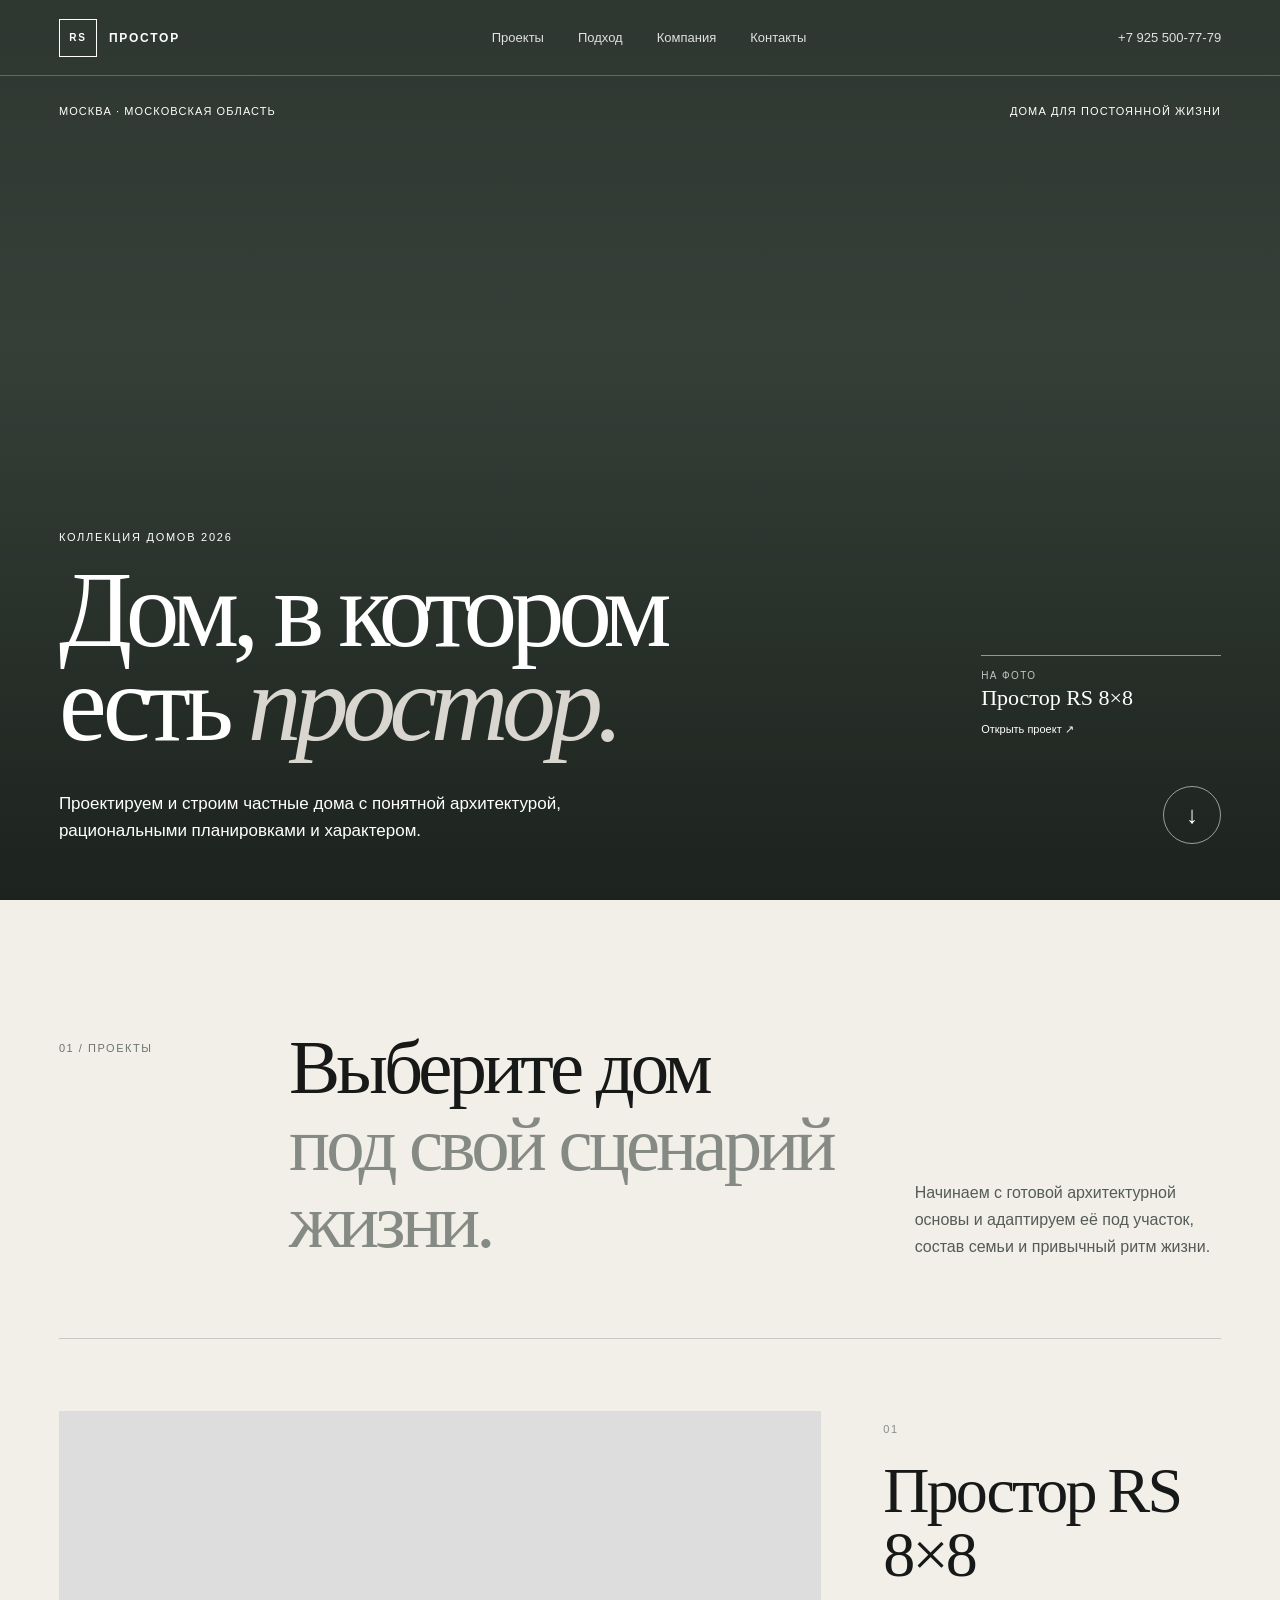
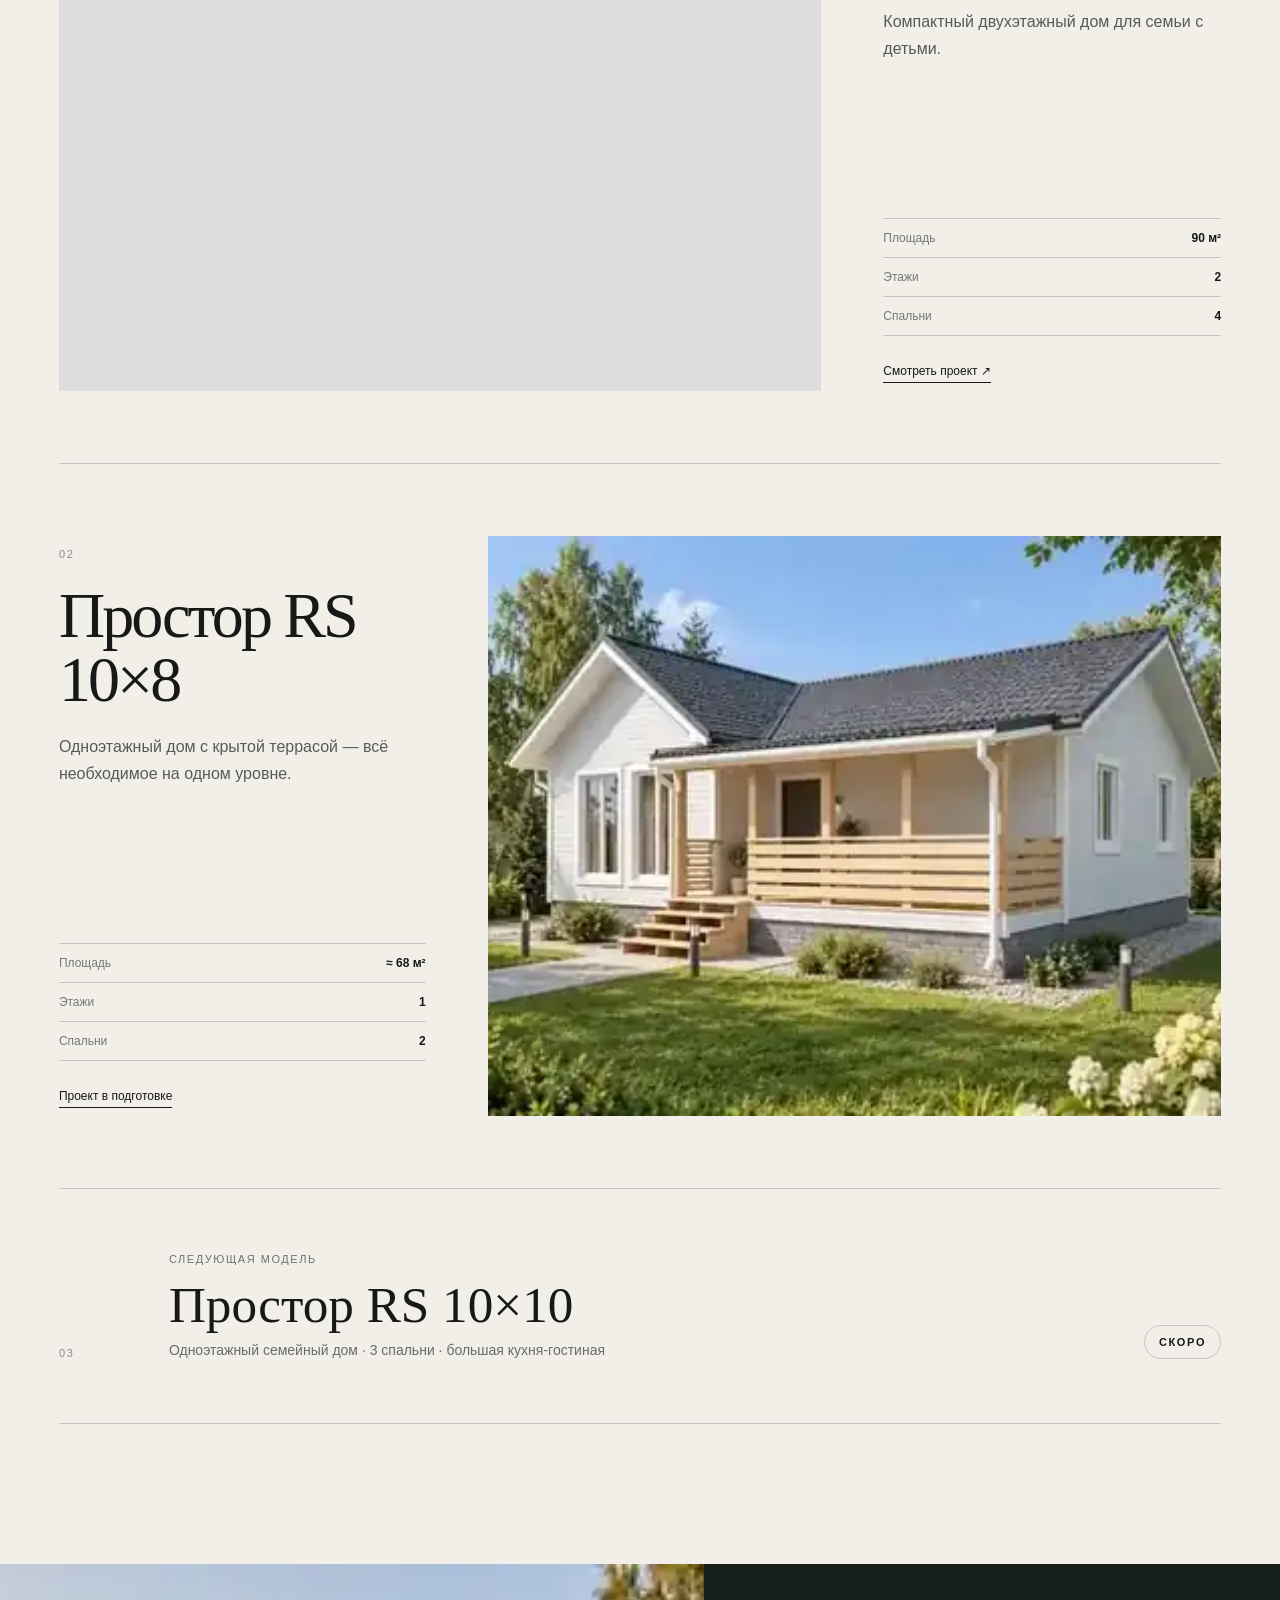
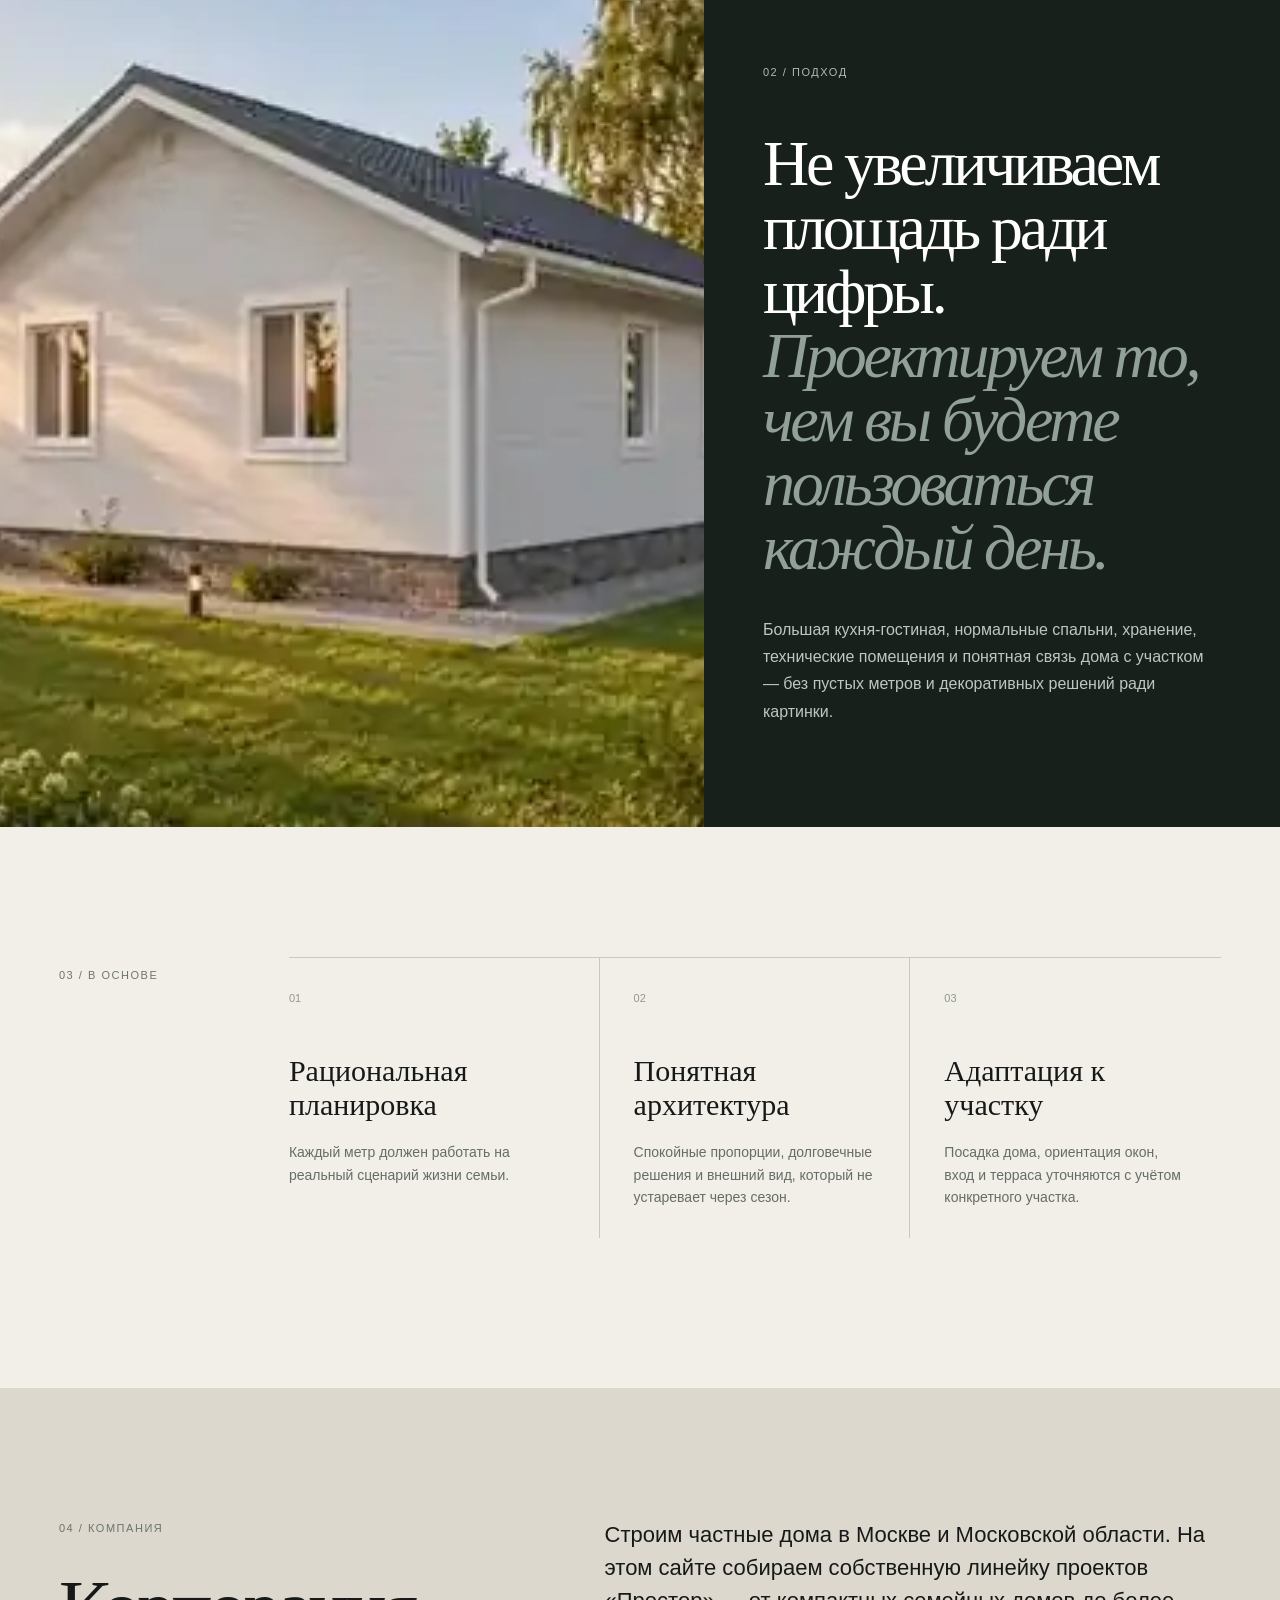
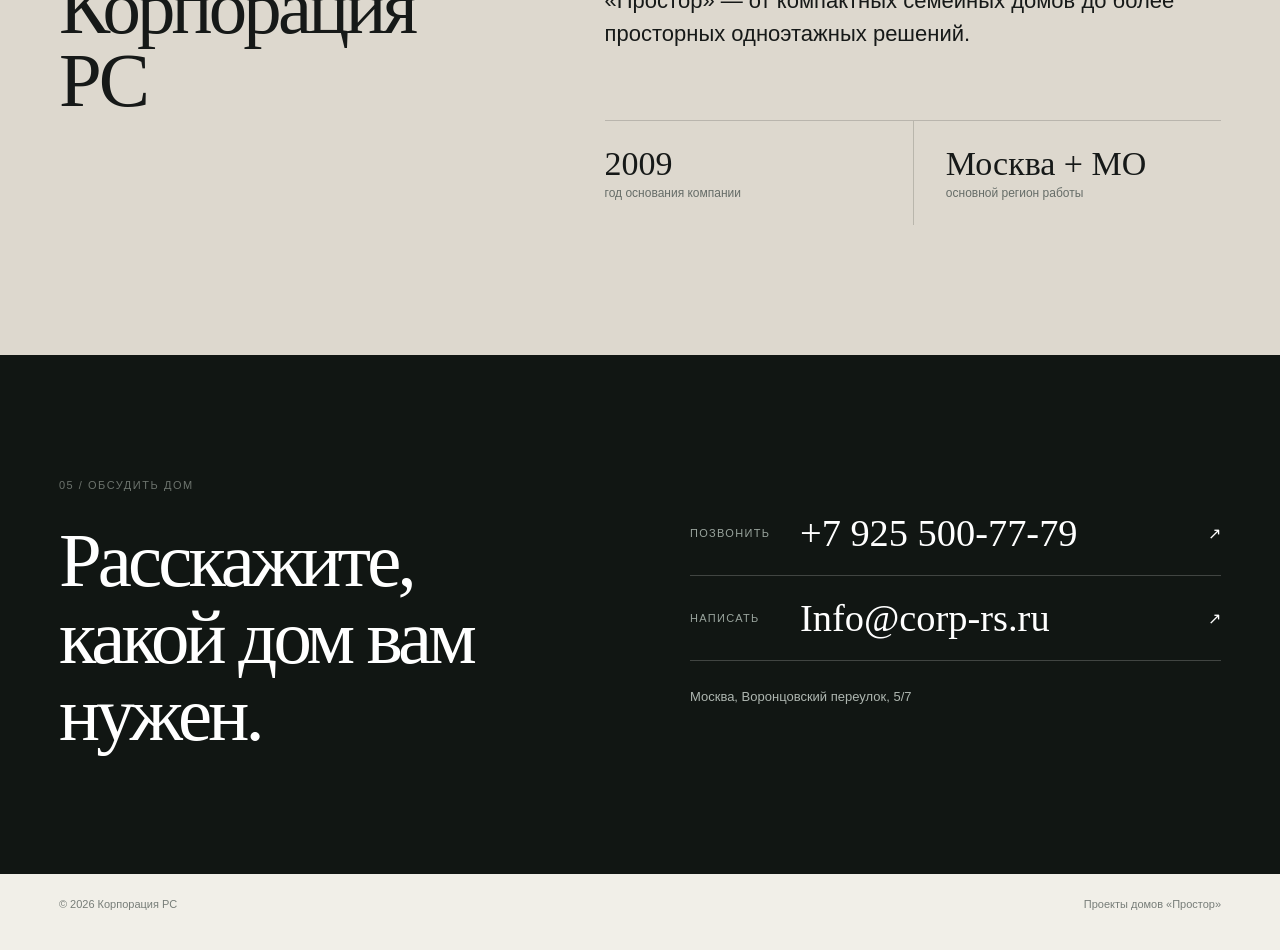
==== commit f3ca4c56: "Build new Prostor catalog foundation" ====
--- a/index.html
+++ b/index.html
@@ -1,294 +1,125 @@
 <!doctype html>
 <html lang="ru">
 <head>
-  <meta charset="utf-8" />
-  <meta name="viewport" content="width=device-width, initial-scale=1" />
-  <title>Строительство частных домов в Москве — Корпорация РС</title>
-  <meta name="description" content="Корпорация РС — строительство частных домов в Москве и Московской области. Проекты домов для постоянной жизни, архитектурные визуализации и расчёт под ваш участок." />
-  <meta name="robots" content="index,follow,max-image-preview:large" />
-  <meta name="theme-color" content="#1b211d" />
-  <link rel="canonical" href="https://texas359-art.github.io/corporation-rs-site/" />
-  <link rel="icon" href="favicon.svg" type="image/svg+xml" />
-  <meta property="og:type" content="website" />
-  <meta property="og:locale" content="ru_RU" />
-  <meta property="og:site_name" content="Корпорация РС" />
-  <meta property="og:url" content="https://texas359-art.github.io/corporation-rs-site/" />
-  <meta property="og:title" content="Строительство частных домов — Корпорация РС" />
-  <meta property="og:description" content="Дома для постоянной жизни в Москве и Московской области. С 2009 года." />
-  <meta property="og:image" content="https://prostor-rs-homes.starmedved.chatgpt.site/assets/houses/prostor-master-hero.png" />
-  <meta property="og:image:alt" content="Архитектурная визуализация проекта Простор RS 8×8" />
-  <meta name="twitter:card" content="summary_large_image" />
-  <link rel="preconnect" href="https://fonts.googleapis.com" />
-  <link rel="preconnect" href="https://fonts.gstatic.com" crossorigin />
-  <link rel="preconnect" href="https://images.unsplash.com" />
-  <link href="https://fonts.googleapis.com/css2?family=Onest:wght@400;500;600&family=Prata&display=swap" rel="stylesheet" />
-  <link rel="stylesheet" href="styles.css" />
-  <script type="application/ld+json">
-  {
-    "@context":"https://schema.org",
-    "@type":"GeneralContractor",
-    "name":"ООО «КОРПОРАЦИЯ РЕСУРС СТРОЙ»",
-    "alternateName":"Корпорация РС",
-    "foundingDate":"2009-03-17",
-    "telephone":"+79255007779",
-    "email":"Info@corp-rs.ru",
-    "url":"https://texas359-art.github.io/corporation-rs-site/",
-    "address":{"@type":"PostalAddress","postalCode":"109044","addressLocality":"Москва","streetAddress":"Воронцовский переулок, д. 5/7, помещ. 1/П","addressCountry":"RU"}
-  }
-  </script>
+  <meta charset="utf-8">
+  <meta name="viewport" content="width=device-width,initial-scale=1,viewport-fit=cover">
+  <title>Простор — проекты домов для постоянной жизни</title>
+  <meta name="description" content="Корпорация РС. Проекты частных домов для постоянной жизни в Москве и Московской области.">
+  <meta name="theme-color" content="#f1efe8">
+  <link rel="stylesheet" href="styles.css">
 </head>
 <body>
-  <a class="skip-link" href="#main">К содержанию</a>
-
-  <header class="site-header" id="top">
-    <a class="brand" href="#top" aria-label="Корпорация РС — наверх">
-      <span class="brand-mark">RS</span>
-      <span class="brand-name">КОРПОРАЦИЯ РС</span>
+  <header class="header" data-header>
+    <a class="logo" href="#top" aria-label="Простор — на главную">
+      <span class="logo-mark">RS</span><span>ПРОСТОР</span>
     </a>
-    <nav class="desktop-nav" aria-label="Основная навигация">
-      <a href="#projects">Дома</a>
+    <nav class="nav" aria-label="Основная навигация">
+      <a href="#projects">Проекты</a>
+      <a href="#approach">Подход</a>
       <a href="#company">Компания</a>
-      <a href="#process">Как строим</a>
-      <a href="#contacts">Контакты</a>
+      <a href="#contact">Контакты</a>
     </nav>
-    <a class="header-phone" href="tel:+79255007779">+7 925 500-77-79</a>
-    <button class="menu-button" aria-label="Открыть меню" aria-expanded="false"><span></span><span></span></button>
+    <a class="header-cta" href="tel:+79255007779">+7 925 500-77-79</a>
+    <button class="menu" aria-label="Открыть меню" aria-expanded="false"><span></span><span></span></button>
   </header>
 
-  <div class="mobile-menu" aria-hidden="true">
-    <a href="#projects">Дома</a>
-    <a href="#company">Компания</a>
-    <a href="#process">Как строим</a>
-    <a href="#contacts">Контакты</a>
+  <div class="mobile-nav" data-mobile-nav>
+    <a href="#projects">Проекты</a><a href="#approach">Подход</a><a href="#company">Компания</a><a href="#contact">Контакты</a>
     <a class="mobile-phone" href="tel:+79255007779">+7 925 500-77-79</a>
   </div>
 
-  <main id="main">
+  <main id="top">
     <section class="hero">
-      <div class="hero-copy reveal">
-        <p class="eyebrow">Москва · Московская область</p>
-        <h1>Дом начинается<br><span>с ощущения</span></h1>
-        <p class="hero-lead">Строим частные дома для постоянной жизни. Выбираем архитектуру, адаптируем проект под участок и доводим строительство до готового результата.</p>
-        <div class="hero-actions">
-          <a class="button button-dark" href="#projects">Смотреть дома</a>
-          <a class="link-arrow" href="tel:+79255007779">Получить расчёт <span>↗</span></a>
-        </div>
-        <div class="hero-meta">
-          <div><b>2009</b><span>год основания</span></div>
-          <div><b>22876</b><span>ID на Строим.дом.рф</span></div>
+      <img class="hero-image" src="assets/rs8-front.webp" alt="Проект Простор RS 8×8" fetchpriority="high">
+      <div class="hero-shade"></div>
+      <div class="hero-topline"><span>Москва · Московская область</span><span>Дома для постоянной жизни</span></div>
+      <div class="hero-copy">
+        <p class="kicker">Коллекция домов 2026</p>
+        <h1>Дом, в котором<br>есть <em>простор.</em></h1>
+        <div class="hero-bottom">
+          <p>Проектируем и строим частные дома с понятной архитектурой, рациональными планировками и характером.</p>
+          <a class="round-link" href="#projects" aria-label="Смотреть проекты">↓</a>
         </div>
       </div>
+      <a class="hero-project" href="projects/rs-8x8.html">
+        <span>На фото</span><strong>Простор RS 8×8</strong><i>Открыть проект ↗</i>
+      </a>
+    </section>
 
-      <div class="hero-visual reveal reveal-delay">
-        <button class="image-button zoomable" data-full="https://prostor-rs-homes.starmedved.chatgpt.site/assets/houses/prostor-master-hero.png" aria-label="Открыть изображение проекта Простор">
-          <img src="https://prostor-rs-homes.starmedved.chatgpt.site/assets/houses/prostor-master-hero.png" alt="Архитектурная визуализация проекта Простор RS 8×8" fetchpriority="high" />
-        </button>
-        <div class="hero-caption">
-          <span>01 / Визуализация</span>
-          <strong>Простор RS 8×8</strong>
+    <section class="intro wrap" id="projects">
+      <div class="intro-label">01 / Проекты</div>
+      <div class="intro-copy">
+        <h2>Выберите дом<br><span>под свой сценарий жизни.</span></h2>
+        <p>Начинаем с готовой архитектурной основы и адаптируем её под участок, состав семьи и привычный ритм жизни.</p>
+      </div>
+    </section>
+
+    <section class="catalog wrap">
+      <a class="project-card project-card-large" href="projects/rs-8x8.html">
+        <div class="project-media"><img src="assets/rs8-front.webp" alt="Простор RS 8×8"></div>
+        <div class="project-info">
+          <div><span class="project-no">01</span><h3>Простор RS 8×8</h3></div>
+          <p>Компактный двухэтажный дом для семьи с детьми.</p>
+          <dl><div><dt>Площадь</dt><dd>90 м²</dd></div><div><dt>Этажи</dt><dd>2</dd></div><div><dt>Спальни</dt><dd>4</dd></div></dl>
+          <span class="project-open">Смотреть проект ↗</span>
+        </div>
+      </a>
+
+      <a class="project-card project-card-split" href="#contact">
+        <div class="project-info">
+          <div><span class="project-no">02</span><h3>Простор RS 10×8</h3></div>
+          <p>Одноэтажный дом с крытой террасой — всё необходимое на одном уровне.</p>
+          <dl><div><dt>Площадь</dt><dd>≈ 68 м²</dd></div><div><dt>Этажи</dt><dd>1</dd></div><div><dt>Спальни</dt><dd>2</dd></div></dl>
+          <span class="project-open">Проект в подготовке</span>
+        </div>
+        <div class="project-media"><img src="assets/rs10-front.webp" alt="Простор RS 10×8"></div>
+      </a>
+
+      <article class="coming-card">
+        <span class="project-no">03</span>
+        <div><p>Следующая модель</p><h3>Простор RS 10×10</h3><span>Одноэтажный семейный дом · 3 спальни · большая кухня-гостиная</span></div>
+        <b>Скоро</b>
+      </article>
+    </section>
+
+    <section class="statement" id="approach">
+      <div class="statement-photo"><img src="assets/rs10-rear.webp" alt="Одноэтажный дом Простор"></div>
+      <div class="statement-copy">
+        <span>02 / Подход</span>
+        <h2>Не увеличиваем площадь ради цифры. <em>Проектируем то, чем вы будете пользоваться каждый день.</em></h2>
+        <p>Большая кухня-гостиная, нормальные спальни, хранение, технические помещения и понятная связь дома с участком — без пустых метров и декоративных решений ради картинки.</p>
+      </div>
+    </section>
+
+    <section class="principles wrap">
+      <div class="intro-label">03 / В основе</div>
+      <div class="principle-grid">
+        <article><span>01</span><h3>Рациональная планировка</h3><p>Каждый метр должен работать на реальный сценарий жизни семьи.</p></article>
+        <article><span>02</span><h3>Понятная архитектура</h3><p>Спокойные пропорции, долговечные решения и внешний вид, который не устаревает через сезон.</p></article>
+        <article><span>03</span><h3>Адаптация к участку</h3><p>Посадка дома, ориентация окон, вход и терраса уточняются с учётом конкретного участка.</p></article>
+      </div>
+    </section>
+
+    <section class="company" id="company">
+      <div class="wrap company-grid">
+        <div><span>04 / Компания</span><h2>Корпорация РС</h2></div>
+        <div class="company-text"><p>Строим частные дома в Москве и Московской области. На этом сайте собираем собственную линейку проектов «Простор» — от компактных семейных домов до более просторных одноэтажных решений.</p><div class="facts"><div><b>2009</b><span>год основания компании</span></div><div><b>Москва + МО</b><span>основной регион работы</span></div></div></div>
+      </div>
+    </section>
+
+    <section class="contact" id="contact">
+      <div class="wrap contact-grid">
+        <div><span>05 / Обсудить дом</span><h2>Расскажите,<br>какой дом вам нужен.</h2></div>
+        <div class="contact-links">
+          <a href="tel:+79255007779"><span>Позвонить</span><b>+7 925 500-77-79</b><i>↗</i></a>
+          <a href="mailto:Info@corp-rs.ru"><span>Написать</span><b>Info@corp-rs.ru</b><i>↗</i></a>
+          <p>Москва, Воронцовский переулок, 5/7</p>
         </div>
       </div>
     </section>
-
-    <section class="trust-strip" aria-label="Ключевые факты о компании">
-      <div><span>Компания с</span><strong>2009 года</strong></div>
-      <div><span>Регион работы</span><strong>Москва и МО</strong></div>
-      <div><span>Строим.дом.рф</span><strong>ID 22876</strong></div>
-      <a href="https://строим.дом.рф/contractor/22876" target="_blank" rel="noopener">Проверить компанию ↗</a>
-    </section>
-
-    <section class="projects section" id="projects">
-      <div class="section-heading reveal">
-        <p class="eyebrow">Архитектурные решения</p>
-        <h2>Не каталог.<br><span>Четыре характера дома.</span></h2>
-        <p>У каждого направления показываем не только фасад, но и внутреннее ощущение пространства. Интерьерные изображения ниже — стилистические референсы, а не фотографии реализованных объектов.</p>
-      </div>
-
-      <article class="project project-featured reveal" id="prostor">
-        <div class="project-copy">
-          <span class="project-index">01</span>
-          <p class="project-status">Готовый проект</p>
-          <h3>Простор<br><em>RS 8×8</em></h3>
-          <p>Компактный двухэтажный дом для семьи. Две спальни на первом этаже, ещё две — на втором. Просторная кухня-гостиная, санузел и бойлерная.</p>
-          <dl class="project-specs">
-            <div><dt>Площадь</dt><dd>≈ 90 м²</dd></div>
-            <div><dt>Габариты</dt><dd>8×8 м</dd></div>
-            <div><dt>Этажность</dt><dd>2 этажа</dd></div>
-            <div><dt>Спальни</dt><dd>4</dd></div>
-          </dl>
-          <a class="button button-dark" href="tel:+79255007779">Получить расчёт</a>
-        </div>
-        <div class="project-pair">
-          <figure class="project-shot project-shot-main">
-            <button class="image-button zoomable" data-full="https://prostor-rs-homes.starmedved.chatgpt.site/assets/houses/prostor-front-left.png" aria-label="Открыть внешний вид Простор">
-              <img src="https://prostor-rs-homes.starmedved.chatgpt.site/assets/houses/prostor-front-left.png" alt="Проект Простор — внешний вид" loading="lazy" />
-            </button>
-            <figcaption><span>Экстерьер</span><b>Простор RS 8×8</b></figcaption>
-          </figure>
-          <figure class="project-shot project-shot-interior">
-            <button class="image-button zoomable" data-full="https://images.unsplash.com/photo-1600210492486-724fe5c67fb0?auto=format&fit=crop&w=2000&q=88" aria-label="Открыть интерьерный референс Простор">
-              <img src="https://images.unsplash.com/photo-1600210492486-724fe5c67fb0?auto=format&fit=crop&w=1200&q=84" alt="Интерьерный референс проекта Простор — тёплая кухня-гостиная" loading="lazy" />
-            </button>
-            <figcaption><span>Интерьерный стиль</span><b>Тёплый минимализм</b></figcaption>
-          </figure>
-        </div>
-        <div class="project-gallery mini-gallery">
-          <button class="image-button zoomable" data-full="https://prostor-rs-homes.starmedved.chatgpt.site/assets/houses/prostor-rear.png"><img src="https://prostor-rs-homes.starmedved.chatgpt.site/assets/houses/prostor-rear.png" alt="Простор — задний фасад" loading="lazy" /></button>
-          <button class="image-button zoomable" data-full="https://prostor-rs-homes.starmedved.chatgpt.site/assets/houses/prostor-evening.png"><img src="https://prostor-rs-homes.starmedved.chatgpt.site/assets/houses/prostor-evening.png" alt="Простор — вечерний вид" loading="lazy" /></button>
-          <button class="image-button zoomable" data-full="https://prostor-rs-homes.starmedved.chatgpt.site/assets/houses/prostor-side.png"><img src="https://prostor-rs-homes.starmedved.chatgpt.site/assets/houses/prostor-side.png" alt="Простор — боковой фасад" loading="lazy" /></button>
-        </div>
-      </article>
-
-      <article class="project project-alt reveal">
-        <div class="project-alt-top">
-          <div class="project-copy compact">
-            <span class="project-index">02</span>
-            <p class="project-status">Архитектурное направление</p>
-            <h3>Одноэтажный</h3>
-            <p>Жизнь на одном уровне, без лестниц и лишней сложности. Параметры рассчитываются после привязки решения к участку.</p>
-            <a class="link-arrow" href="tel:+79255007779">Обсудить вариант <span>↗</span></a>
-          </div>
-          <figure class="project-shot wide">
-            <button class="image-button zoomable" data-full="https://prostor-rs-homes.starmedved.chatgpt.site/assets/projects/one-storey.png"><img src="https://prostor-rs-homes.starmedved.chatgpt.site/assets/projects/one-storey.png" alt="Одноэтажный архитектурный вариант" loading="lazy" /></button>
-            <figcaption><span>Экстерьер</span><b>Одноэтажный</b></figcaption>
-          </figure>
-        </div>
-        <div class="interior-band">
-          <div class="interior-copy"><span>Интерьерный стиль</span><h4>Светлый дуб,<br>мягкий текстиль,<br>много дневного света.</h4><p>Концепция атмосферы. Конкретная отделка и мебель определяются отдельно.</p></div>
-          <figure class="interior-landscape"><button class="image-button zoomable" data-full="https://images.unsplash.com/photo-1600607687920-4e2a09cf159d?auto=format&fit=crop&w=2000&q=88"><img src="https://images.unsplash.com/photo-1600607687920-4e2a09cf159d?auto=format&fit=crop&w=1600&q=84" alt="Интерьерный референс одноэтажного дома" loading="lazy" /></button></figure>
-        </div>
-      </article>
-
-      <article class="project project-alt reverse reveal">
-        <div class="project-alt-top">
-          <div class="project-copy compact">
-            <span class="project-index">03</span>
-            <p class="project-status">Архитектурное направление</p>
-            <h3>Дом с террасой</h3>
-            <p>Внутреннее пространство продолжается наружу: кухня-гостиная раскрывается на террасу и участок.</p>
-            <a class="link-arrow" href="tel:+79255007779">Обсудить вариант <span>↗</span></a>
-          </div>
-          <figure class="project-shot wide">
-            <button class="image-button zoomable" data-full="https://prostor-rs-homes.starmedved.chatgpt.site/assets/projects/terrace.png"><img src="https://prostor-rs-homes.starmedved.chatgpt.site/assets/projects/terrace.png" alt="Архитектурный вариант дома с террасой" loading="lazy" /></button>
-            <figcaption><span>Экстерьер</span><b>Дом с террасой</b></figcaption>
-          </figure>
-        </div>
-        <div class="interior-band">
-          <div class="interior-copy"><span>Интерьерный стиль</span><h4>Натуральные материалы<br>и спокойная палитра.</h4><p>Интерьер работает на ту же идею, что и терраса: ощущение воздуха и связи с участком.</p></div>
-          <figure class="interior-landscape"><button class="image-button zoomable" data-full="https://images.unsplash.com/photo-1616486338812-3dadae4b4ace?auto=format&fit=crop&w=2000&q=88"><img src="https://images.unsplash.com/photo-1616486338812-3dadae4b4ace?auto=format&fit=crop&w=1600&q=84" alt="Интерьерный референс дома с террасой" loading="lazy" /></button></figure>
-        </div>
-      </article>
-
-      <article class="project project-alt reveal">
-        <div class="project-alt-top">
-          <div class="project-copy compact">
-            <span class="project-index">04</span>
-            <p class="project-status">Архитектурное направление</p>
-            <h3>Современный семейный</h3>
-            <p>Более выразительная геометрия, крупное остекление и открытое общественное пространство дома.</p>
-            <a class="link-arrow" href="tel:+79255007779">Обсудить вариант <span>↗</span></a>
-          </div>
-          <figure class="project-shot wide">
-            <button class="image-button zoomable" data-full="https://prostor-rs-homes.starmedved.chatgpt.site/assets/projects/modern-family.png"><img src="https://prostor-rs-homes.starmedved.chatgpt.site/assets/projects/modern-family.png" alt="Современный семейный дом" loading="lazy" /></button>
-            <figcaption><span>Экстерьер</span><b>Современный семейный</b></figcaption>
-          </figure>
-        </div>
-        <div class="interior-band dark-interior">
-          <div class="interior-copy"><span>Интерьерный стиль</span><h4>Графичные линии,<br>тёплое дерево,<br>спокойный контраст.</h4><p>Визуальный референс для обсуждения будущего интерьерного решения.</p></div>
-          <figure class="interior-landscape"><button class="image-button zoomable" data-full="https://images.unsplash.com/photo-1618221195710-dd6b41faaea6?auto=format&fit=crop&w=2000&q=88"><img src="https://images.unsplash.com/photo-1618221195710-dd6b41faaea6?auto=format&fit=crop&w=1600&q=84" alt="Интерьерный референс современного семейного дома" loading="lazy" /></button></figure>
-        </div>
-      </article>
-
-      <p class="visual-disclaimer">Экстерьеры являются архитектурными визуализациями. Интерьерные фотографии используются как стилистические референсы для обсуждения будущего решения и не выдаются за реализованные объекты компании.</p>
-    </section>
-
-    <section class="company dark-section" id="company">
-      <div class="section company-inner">
-        <div class="company-statement reveal">
-          <p class="eyebrow light">Корпорация РС</p>
-          <h2>Серьёзность компании<br><span>видна в фактах.</span></h2>
-          <p>ООО «Корпорация Ресурс Строй» зарегистрировано в 2009 году. Основной профиль — строительство жилых и нежилых зданий. Компания представлена в официальном сервисе Строим.дом.рф.</p>
-        </div>
-        <div class="company-facts reveal">
-          <div class="fact-big"><span>17</span><p>лет компании<br><small>с 2009 года</small></p></div>
-          <div class="fact-line"><span>Строим.дом.рф</span><strong>ID 22876</strong><a href="https://строим.дом.рф/contractor/22876" target="_blank" rel="noopener">открыть ↗</a></div>
-          <div class="fact-line"><span>Выручка за 2025</span><strong>348,2 млн ₽</strong><small>по публичной бухгалтерской отчётности</small></div>
-          <div class="fact-line"><span>Лицензия МЧС</span><strong>Л014-00101-77/04986869</strong><small>для работ со средствами обеспечения пожарной безопасности</small></div>
-          <div class="fact-line"><span>Юридические данные</span><strong>ИНН 2320172490 · ОГРН 1092366001683</strong><small>ООО «КОРПОРАЦИЯ РЕСУРС СТРОЙ»</small></div>
-        </div>
-      </div>
-    </section>
-
-    <section class="process section" id="process">
-      <div class="section-heading narrow reveal">
-        <p class="eyebrow">Как строим</p>
-        <h2>Понятный путь<br><span>от идеи до дома.</span></h2>
-      </div>
-      <div class="process-list">
-        <div class="process-item reveal"><span>01</span><h3>Обсуждаем задачу</h3><p>Участок, состав семьи, сценарии жизни, бюджет и архитектурные предпочтения.</p></div>
-        <div class="process-item reveal"><span>02</span><h3>Выбираем решение</h3><p>Берём готовый проект за основу или адаптируем архитектуру под конкретные вводные.</p></div>
-        <div class="process-item reveal"><span>03</span><h3>Считаем и фиксируем</h3><p>Формируем состав работ, расчёт и договор без неподтверждённых обещаний.</p></div>
-        <div class="process-item reveal"><span>04</span><h3>Готовим площадку</h3><p>Организуем старт работ и последовательность строительных этапов.</p></div>
-        <div class="process-item reveal"><span>05</span><h3>Строим</h3><p>Фундамент, коробка, кровля, окна, инженерные и последующие работы по согласованному составу.</p></div>
-        <div class="process-item reveal"><span>06</span><h3>Передаём результат</h3><p>Финальная приёмка выполненного объёма и передача дома заказчику.</p></div>
-      </div>
-    </section>
-
-    <section class="escrow section reveal">
-      <div class="escrow-card">
-        <div><p class="eyebrow">Расчёты</p><h2>Эскроу — когда это предусмотрено договором.</h2></div>
-        <div class="escrow-flow" aria-label="Принцип работы эскроу">
-          <div><span>01</span><b>Заказчик</b><p>размещает средства на счёте эскроу</p></div>
-          <i>→</i>
-          <div><span>02</span><b>Банк</b><p>хранит средства до выполнения условий</p></div>
-          <i>→</i>
-          <div><span>03</span><b>Подрядчик</b><p>получает средства после выполнения условий договора</p></div>
-        </div>
-        <p class="escrow-note">Наличие компании на Строим.дом.рф само по себе не означает, что каждый договор заключается через эскроу. Конкретная схема расчётов определяется условиями сделки.</p>
-      </div>
-    </section>
-
-    <section class="faq section">
-      <div class="section-heading narrow reveal"><p class="eyebrow">Вопросы</p><h2>До начала<br><span>строительства.</span></h2></div>
-      <div class="faq-list">
-        <details><summary>Можно изменить готовый проект?<span>+</span></summary><p>Да. Объём изменений и возможность адаптации оцениваются после обсуждения участка и требований семьи.</p></details>
-        <details><summary>Можно построить на моём участке?<span>+</span></summary><p>Да. До расчёта нужно учесть характеристики участка, подъезд, инженерные условия и ограничения.</p></details>
-        <details><summary>Сколько стоит строительство?<span>+</span></summary><p>Стоимость зависит от проекта, участка, состава работ и выбранных решений. На сайте намеренно не указана неподтверждённая цена «от».</p></details>
-        <details><summary>Какой срок строительства?<span>+</span></summary><p>Срок фиксируется после согласования проекта и состава работ. Универсальный срок без проекта и комплектации мы не публикуем.</p></details>
-        <details><summary>Можно использовать эскроу?<span>+</span></summary><p>Возможность и схема использования эскроу определяются конкретным договором и условиями финансирования.</p></details>
-      </div>
-    </section>
-
-    <section class="contacts dark-section" id="contacts">
-      <div class="section contact-inner">
-        <div class="contact-heading reveal">
-          <p class="eyebrow light">Контакты</p>
-          <h2>Обсудим<br><span>ваш будущий дом.</span></h2>
-        </div>
-        <div class="contact-actions reveal">
-          <a class="contact-primary" href="tel:+79255007779">+7 925 500-77-79 <span>↗</span></a>
-          <a class="contact-secondary" href="mailto:Info@corp-rs.ru">Info@corp-rs.ru <span>↗</span></a>
-          <p>109044, Москва,<br>Воронцовский переулок, д. 5/7,<br>помещ. 1/П</p>
-          <a class="map-link" href="https://yandex.ru/maps/?text=109044%2C%20%D0%9C%D0%BE%D1%81%D0%BA%D0%B2%D0%B0%2C%20%D0%92%D0%BE%D1%80%D0%BE%D0%BD%D1%86%D0%BE%D0%B2%D1%81%D0%BA%D0%B8%D0%B9%20%D0%BF%D0%B5%D1%80%D0%B5%D1%83%D0%BB%D0%BE%D0%BA%2C%205%2F7" target="_blank" rel="noopener">Открыть на Яндекс Картах ↗</a>
-        </div>
-      </div>
-      <footer class="footer section">
-        <div class="footer-brand">КОРПОРАЦИЯ РС</div>
-        <div class="footer-links"><a href="privacy.html">Политика обработки данных</a><a href="consent.html">Согласие на обработку ПД</a><a href="https://строим.дом.рф/contractor/22876" target="_blank" rel="noopener">Строим.дом.рф ↗</a></div>
-        <div class="footer-legal">ООО «КОРПОРАЦИЯ РЕСУРС СТРОЙ» · ИНН 2320172490 · КПП 770501001 · ОГРН 1092366001683</div>
-        <div class="footer-year">© 2026</div>
-      </footer>
-    </section>
   </main>
 
-  <div class="lightbox" aria-hidden="true" role="dialog" aria-label="Просмотр изображения">
-    <button class="lightbox-close" aria-label="Закрыть">×</button>
-    <button class="lightbox-prev" aria-label="Предыдущее изображение">←</button>
-    <img src="" alt="" />
-    <button class="lightbox-next" aria-label="Следующее изображение">→</button>
-    <span class="lightbox-count"></span>
-  </div>
-
+  <footer class="footer wrap"><span>© 2026 Корпорация РС</span><span>Проекты домов «Простор»</span></footer>
   <script src="script.js"></script>
 </body>
 </html>
--- a/styles.css
+++ b/styles.css
@@ -1,19 +1 @@
-:root{--paper:#f3efe7;--paper2:#ebe4d8;--ink:#161a17;--forest:#17231d;--forest2:#203128;--sage:#657368;--warm:#a58b67;--line:rgba(22,26,23,.15);--max:1440px;--ease:cubic-bezier(.22,.61,.36,1)}
-*{box-sizing:border-box}html{scroll-behavior:smooth}body{margin:0;background:var(--paper);color:var(--ink);font-family:'Onest',Arial,sans-serif;-webkit-font-smoothing:antialiased}a{color:inherit;text-decoration:none}button{font:inherit}img{display:block;width:100%;height:100%;object-fit:cover}em{font-family:'Prata',Georgia,serif;font-style:normal;font-weight:400}
-.site-header{position:fixed;z-index:40;top:0;left:0;right:0;height:82px;padding:0 clamp(22px,4vw,68px);display:grid;grid-template-columns:1fr auto 1fr;align-items:center;color:var(--ink);transition:background .28s var(--ease),height .28s var(--ease),box-shadow .28s var(--ease)}.site-header.scrolled{height:72px;background:rgba(243,239,231,.97);box-shadow:0 1px 0 var(--line);backdrop-filter:blur(14px)}
-.brand{display:flex;align-items:center;gap:12px;justify-self:start}.brand-monogram{width:38px;height:38px;background:var(--forest);color:#fff;display:grid;place-items:center;font-weight:600;font-size:12px;letter-spacing:.04em}.brand-copy{display:flex;flex-direction:column;gap:1px}.brand-copy b{font-size:12px;letter-spacing:.065em;font-weight:600}.brand-copy small{font-size:9px;color:#687068;letter-spacing:.08em}.desktop-nav{display:flex;gap:30px;font-size:13px}.desktop-nav a,.header-phone{position:relative}.desktop-nav a:after,.header-phone:after{content:"";position:absolute;left:0;right:100%;bottom:-5px;height:1px;background:currentColor;transition:right .25s}.desktop-nav a:hover:after,.header-phone:hover:after{right:0}.header-phone{justify-self:end;font-size:13px;font-weight:500}.menu-button{display:none;border:0;background:transparent;width:38px;height:38px;padding:8px;position:relative}.menu-button span{position:absolute;left:8px;right:8px;height:1px;background:currentColor;top:15px}.menu-button span:last-child{top:23px}.mobile-menu{display:none}
-.hero{min-height:100svh;display:grid;grid-template-columns:minmax(420px,43%) 1fr;padding-top:82px}.hero-copy{padding:clamp(70px,9vh,120px) clamp(34px,5vw,86px) 46px;display:flex;flex-direction:column;align-items:flex-start}.hero-kicker,.section-label{font-size:11px;text-transform:uppercase;letter-spacing:.16em;color:var(--sage)}.hero h1{font-size:clamp(58px,5.6vw,92px);line-height:.98;letter-spacing:-.045em;font-weight:500;margin:24px 0 30px;max-width:770px}.hero h1 em{font-size:.72em;display:block;margin-top:10px;line-height:1.08;color:#5b645d}.hero-copy>p{max-width:600px;font-size:18px;line-height:1.65;color:#5e655f;margin:0 0 34px}.hero-actions{display:flex;align-items:center;gap:28px}.btn{height:52px;padding:0 27px;display:inline-flex;align-items:center;justify-content:center;border-radius:4px;font-size:13px;font-weight:500}.btn-dark{background:var(--forest);color:#fff}.btn-light{background:#f6f2e9;color:var(--forest)}.text-link{display:inline-flex;gap:10px;align-items:center;font-size:13px;border-bottom:1px solid rgba(22,26,23,.35);padding-bottom:6px}.text-link span{font-size:15px}.hero-facts{margin-top:auto;padding-top:42px;border-top:1px solid var(--line);display:grid;grid-template-columns:repeat(3,1fr);gap:30px;width:100%}.hero-facts strong{display:block;font-family:'Prata',Georgia,serif;font-size:27px;font-weight:400}.hero-facts span{display:block;font-size:10px;color:#747b75;margin-top:5px}.hero-media{margin:0;min-height:calc(100svh - 82px);position:relative;overflow:hidden;background:#d7d2c7}.hero-media img{transition:transform 1.2s var(--ease);object-position:center}.hero:hover .hero-media img{transform:scale(1.015)}.hero-media figcaption{position:absolute;right:0;bottom:0;background:var(--forest);color:#fff;padding:18px 22px;min-width:235px}.hero-media figcaption span{display:block;font-size:9px;text-transform:uppercase;letter-spacing:.16em;color:#aab5ad;margin-bottom:5px}.hero-media figcaption b{font-size:14px;font-weight:500}
-.section{padding:140px clamp(32px,5vw,76px);max-width:var(--max);margin:0 auto}.section-intro{display:grid;grid-template-columns:1.25fr .75fr;gap:80px;align-items:end;margin-bottom:64px}.section-intro h2,.company-copy h2,.faq-head h2{font-size:clamp(46px,5vw,76px);line-height:1.02;letter-spacing:-.045em;font-weight:500;margin:20px 0 0}.section-intro h2 em,.company-copy h2 em{font-size:.82em;color:#636d65}.section-intro>p{font-size:16px;line-height:1.75;color:#646a65;max-width:520px;margin:0}
-.project-catalog{display:grid;grid-template-columns:repeat(12,1fr);gap:22px}.catalog-card{background:#ede7dc;overflow:hidden}.catalog-media{position:relative;display:block;overflow:hidden;background:#d5d0c5}.catalog-media img{transition:transform .65s var(--ease)}.catalog-card:hover .catalog-media img{transform:scale(1.025)}.catalog-badge{position:absolute;left:18px;top:18px;background:rgba(243,239,231,.94);padding:8px 10px;font-size:9px;letter-spacing:.11em;text-transform:uppercase}.featured-card{grid-column:span 8;grid-row:span 2}.featured-card .catalog-media{height:650px}.compact-card{grid-column:span 4}.compact-card .catalog-media{height:270px}.wide-card{grid-column:span 4}.wide-card .catalog-media{height:270px}.catalog-info{padding:24px 24px 26px}.catalog-info>div:first-child{display:flex;align-items:baseline;gap:14px}.catalog-no{font-family:'Prata',Georgia,serif;color:var(--warm);font-size:15px}.catalog-info h3{margin:0;font-size:24px;font-weight:500;letter-spacing:-.025em}.catalog-info h3 small{font-size:13px;font-weight:400;color:#6c726d}.catalog-info p{font-size:13px;line-height:1.65;color:#666c67;max-width:520px}.catalog-info dl{display:grid;grid-template-columns:repeat(3,1fr);gap:10px;margin:26px 0 0;padding-top:20px;border-top:1px solid var(--line)}.catalog-info dl div{display:flex;flex-direction:column;gap:3px}.catalog-info dt{font-size:9px;text-transform:uppercase;letter-spacing:.12em;color:#7b7f7b}.catalog-info dd{margin:0;font-size:14px;font-weight:500}.project-link{display:inline-flex;gap:14px;align-items:center;font-size:12px;margin-top:22px;border-bottom:1px solid rgba(22,26,23,.3);padding-bottom:5px}.featured-card .catalog-info{display:grid;grid-template-columns:1fr .9fr;column-gap:30px}.featured-card .catalog-info p{margin-top:0}.featured-card .catalog-info dl{grid-column:1/-1}.featured-card .project-link{grid-column:2}.custom-callout{margin-top:46px;padding:26px 0;border-top:1px solid var(--line);border-bottom:1px solid var(--line);display:grid;grid-template-columns:.8fr 1.6fr auto;gap:30px;align-items:center}.custom-callout>span{font-size:13px;font-weight:500}.custom-callout p{font-size:13px;color:#676c67;margin:0;max-width:660px}
-.project-detail{background:#e7dfd2}.project-detail-head{display:grid;grid-template-columns:1.2fr .8fr;gap:90px;align-items:end}.project-title-block h2{font-size:clamp(64px,7vw,112px);line-height:.92;letter-spacing:-.055em;font-weight:500;margin:24px 0 0}.project-title-block h2 em{font-size:.62em;color:#6d716d}.project-description p{font-size:17px;line-height:1.75;color:#5f655f;margin:0 0 30px;max-width:560px}.spec-strip{max-width:var(--max);margin:0 auto 60px;padding:0 clamp(32px,5vw,76px);display:grid;grid-template-columns:repeat(4,1fr)}.spec-strip div{padding:28px 28px 26px;border-top:1px solid rgba(22,26,23,.25);border-right:1px solid rgba(22,26,23,.15)}.spec-strip div:last-child{border-right:0}.spec-strip strong{font-family:'Prata',Georgia,serif;display:block;font-size:37px;font-weight:400}.spec-strip span{font-size:10px;color:#747a75}.gallery-editorial{display:grid;grid-template-columns:repeat(12,1fr);gap:18px;padding:0 clamp(18px,3vw,44px) 44px}.gallery-item{border:0;padding:0;position:relative;overflow:hidden;background:#ccc;cursor:zoom-in}.gallery-item img{transition:transform .65s var(--ease)}.gallery-item:hover img{transform:scale(1.02)}.gallery-item>span{position:absolute;left:12px;bottom:12px;background:rgba(243,239,231,.9);padding:7px 9px;font-size:9px;letter-spacing:.08em;text-transform:uppercase}.g1{grid-column:span 8;height:620px}.g2{grid-column:span 4;height:620px}.g3{grid-column:span 6;height:450px}.g4{grid-column:span 6;height:450px}.g5{grid-column:1/-1;height:600px}.section-narrow{max-width:var(--max);margin:0 auto;padding:0 clamp(32px,5vw,76px) 90px}.visual-note{font-size:10px;color:#737872;line-height:1.5}
-.dark{background:var(--forest);color:#fff;max-width:none}.company-grid{max-width:var(--max);margin:auto;display:grid;grid-template-columns:.75fr 1.25fr;gap:120px}.company-number{display:flex;flex-direction:column;align-items:flex-start}.company-number span{font-size:10px;text-transform:uppercase;letter-spacing:.14em;color:#98a49c}.company-number strong{font-family:'Prata',Georgia,serif;font-weight:400;font-size:clamp(86px,9vw,150px);line-height:.9;color:#e0d5c2}.company-number em{font-family:'Onest';font-size:12px;color:#9eaaa2;margin-top:12px}.section-label.light{color:#9eaaa2}.company-copy h2{margin-bottom:30px}.company-copy h2 em{color:#bec7c0}.company-copy p{font-size:15px;line-height:1.78;color:#bdc7c0;max-width:690px}.company-copy .lead{font-size:20px;line-height:1.65;color:#fff}.fact-row-grid{max-width:var(--max);margin:85px auto 0;display:grid;grid-template-columns:repeat(3,1fr);border-top:1px solid rgba(255,255,255,.15);border-bottom:1px solid rgba(255,255,255,.15)}.fact-row-grid>a,.fact-row-grid>div{padding:24px 25px;border-right:1px solid rgba(255,255,255,.15);display:flex;flex-direction:column;gap:8px}.fact-row-grid>*:last-child{border-right:0}.fact-row-grid span,.fact-row-grid i{font-size:10px;color:#98a49c;font-style:normal}.fact-row-grid strong{font-size:16px;font-weight:500}
-.process-intro{margin-bottom:50px}.timeline{list-style:none;margin:0;padding:0;border-top:1px solid var(--line)}.timeline li{display:grid;grid-template-columns:120px 1fr;gap:30px;padding:31px 0;border-bottom:1px solid var(--line)}.step-no{font-family:'Prata',Georgia,serif;font-size:25px;color:var(--warm)}.timeline h3{font-size:21px;font-weight:500;margin:0 0 6px}.timeline p{font-size:14px;color:#686d68;line-height:1.65;margin:0;max-width:650px}
-.trust-band{background:#b5a081;padding:110px max(32px,calc((100vw - var(--max))/2 + 52px));display:grid;grid-template-columns:.8fr 1.2fr;gap:100px}.trust-copy h2{font-size:clamp(45px,4.6vw,70px);line-height:1.04;letter-spacing:-.04em;font-weight:500;margin:20px 0}.trust-copy p{font-size:14px;line-height:1.7;max-width:480px}.trust-list{border-top:1px solid rgba(22,26,23,.32)}.trust-list>a,.trust-list>div{display:grid;grid-template-columns:.9fr 1.6fr auto;gap:24px;align-items:center;padding:20px 0;border-bottom:1px solid rgba(22,26,23,.32)}.trust-list span,.trust-list i{font-size:10px;font-style:normal;color:#5f5548}.trust-list strong{font-size:14px;font-weight:500}.trust-note{grid-column:2;font-size:10px;line-height:1.6;color:#5f5548;max-width:760px;margin:0}
-.faq-head{display:grid;grid-template-columns:.55fr 1.45fr;align-items:end;margin-bottom:48px}.faq-head h2{margin:0}.faq-list{border-top:1px solid var(--line)}details{border-bottom:1px solid var(--line)}summary{list-style:none;cursor:pointer;padding:23px 0;display:flex;justify-content:space-between;gap:28px;font-size:18px;font-weight:500}summary::-webkit-details-marker{display:none}summary span{font-size:24px;font-weight:400;transition:.2s}details[open] summary span{transform:rotate(45deg)}details p{max-width:730px;font-size:15px;line-height:1.75;color:#666c67;margin:0 0 28px}
-.contacts{background:var(--forest);color:#fff;display:grid;grid-template-columns:1.25fr .75fr;min-height:720px}.contact-main{padding:115px clamp(38px,5vw,80px) 90px max(38px,calc((100vw - var(--max))/2 + 52px));display:flex;flex-direction:column;align-items:flex-start}.contact-main h2{font-size:clamp(52px,5.8vw,92px);line-height:.98;letter-spacing:-.05em;font-weight:500;margin:25px 0 28px}.contact-main h2 em{font-size:.78em;color:#c2cbc4}.contact-main>p{max-width:590px;font-size:15px;line-height:1.7;color:#b4beb7;margin:0 0 55px}.big-phone{font-family:'Prata',Georgia,serif;font-size:clamp(30px,3vw,47px);margin-bottom:10px}.big-mail{font-size:16px;color:#bcc6bf}.contact-actions{margin-top:auto;display:flex;gap:28px;align-items:center}.light-link{border-bottom-color:rgba(255,255,255,.35)}.office-card{background:#d7cfbf;color:var(--ink);padding:115px max(38px,calc((100vw - var(--max))/2 + 52px)) 90px 62px;display:flex;flex-direction:column;justify-content:space-between}.office-card span{font-size:10px;text-transform:uppercase;letter-spacing:.14em}.office-card strong{display:block;font-size:32px;line-height:1.13;font-weight:500;margin:24px 0 14px;max-width:380px}.office-card p{font-size:14px;color:#67645d;line-height:1.6}.office-card>a{font-size:12px;align-self:flex-start;border-bottom:1px solid rgba(0,0,0,.32);padding-bottom:5px}
-footer{padding:40px max(28px,calc((100vw - var(--max))/2 + 52px)) 34px;display:grid;grid-template-columns:1fr 2fr;gap:22px 40px;border-top:1px solid var(--line)}.footer-brand{font-size:13px;font-weight:600}.footer-links{display:flex;justify-content:flex-end;gap:24px;font-size:10px}.footer-legal{grid-column:1/-1;border-top:1px solid var(--line);padding-top:20px;color:#7b7e79;font-size:9px;line-height:1.5}
-.lightbox{position:fixed;z-index:100;inset:0;background:rgba(8,10,8,.96);display:none;place-items:center;padding:50px}.lightbox.open{display:grid}.lightbox img{max-width:min(1420px,94vw);max-height:84vh;object-fit:contain}.lightbox-close{position:absolute;right:28px;top:20px;border:0;background:none;color:#fff;font-size:38px;cursor:pointer}.lightbox-caption{color:#fff;font-size:11px;margin-top:10px}
-@media(max-width:1180px){.site-header{grid-template-columns:1fr auto}.desktop-nav,.header-phone{display:none}.menu-button{display:block;justify-self:end}.mobile-menu{position:fixed;z-index:35;inset:0;background:var(--forest);color:#fff;padding:120px 30px 38px;display:flex;flex-direction:column;gap:23px;transform:translateY(-102%);transition:.35s var(--ease)}.mobile-menu.open{transform:none}.mobile-menu a{font-size:30px;letter-spacing:-.03em}.mobile-menu .mobile-phone{font-family:'Prata',Georgia,serif;margin-top:auto;font-size:24px}.hero{grid-template-columns:48% 52%}.hero-copy{padding-left:38px;padding-right:38px}.hero h1{font-size:60px}.project-catalog{gap:16px}.featured-card .catalog-media{height:560px}.compact-card .catalog-media,.wide-card .catalog-media{height:230px}.company-grid{gap:70px}.trust-band{gap:60px}}
-@media(max-width:820px){.site-header{height:70px;padding:0 20px}.site-header.scrolled{height:66px}.brand-copy b{font-size:11px}.brand-copy small{display:none}.brand-monogram{width:33px;height:33px}.hero{display:block;padding-top:70px}.hero-copy{padding:72px 20px 42px;min-height:570px}.hero h1{font-size:46px;line-height:1.01;margin-top:22px}.hero h1 em{font-size:.72em}.hero-copy>p{font-size:15px;line-height:1.65}.hero-actions{gap:18px}.hero-facts{margin-top:52px;grid-template-columns:repeat(2,1fr);gap:24px}.hero-facts div:last-child{grid-column:1/-1}.hero-media{min-height:0;height:68svh}.hero-media figcaption{min-width:190px}.section{padding:90px 20px}.section-intro{display:block;margin-bottom:42px}.section-intro h2,.company-copy h2,.faq-head h2{font-size:44px}.section-intro>p{margin-top:26px;font-size:14px}.project-catalog{display:block}.catalog-card{margin-bottom:18px}.featured-card .catalog-media,.compact-card .catalog-media,.wide-card .catalog-media{height:64vw;min-height:260px}.featured-card .catalog-info{display:block}.featured-card .catalog-info p{margin-top:12px}.featured-card .catalog-info dl{grid-template-columns:repeat(3,1fr)}.featured-card .project-link{display:inline-flex}.custom-callout{display:block}.custom-callout p{margin:12px 0 18px}.project-detail-head{display:block}.project-title-block h2{font-size:72px}.project-description{margin-top:34px}.spec-strip{grid-template-columns:1fr 1fr;padding:0 20px;margin-bottom:35px}.spec-strip div{border-bottom:1px solid rgba(22,26,23,.15)}.spec-strip div:nth-child(2){border-right:0}.spec-strip strong{font-size:30px}.gallery-editorial{display:block;padding:0 12px 20px}.gallery-item{width:100%;height:62vw!important;min-height:260px;margin-bottom:10px}.g2{height:105vw!important}.section-narrow{padding:0 20px 70px}.company-grid{display:block}.company-number{margin-bottom:60px}.company-number strong{font-size:96px}.company-copy .lead{font-size:18px}.fact-row-grid{display:block;margin-top:60px}.fact-row-grid>a,.fact-row-grid>div{border-right:0;border-bottom:1px solid rgba(255,255,255,.15)}.timeline li{grid-template-columns:58px 1fr;gap:15px}.step-no{font-size:21px}.trust-band{display:block;padding:80px 20px}.trust-copy h2{font-size:44px}.trust-list{margin-top:48px}.trust-list>a,.trust-list>div{grid-template-columns:1fr;gap:6px;padding:18px 0}.trust-note{margin-top:18px}.faq-head{display:block}.faq-head h2{margin-top:18px}.contacts{display:block;min-height:0}.contact-main{padding:82px 20px}.contact-main h2{font-size:49px}.contact-actions{margin-top:58px}.big-phone{font-size:28px}.office-card{padding:72px 20px;min-height:410px}.office-card strong{font-size:27px}footer{grid-template-columns:1fr;padding:32px 20px}.footer-links{justify-content:flex-start;flex-wrap:wrap;gap:12px 18px}.footer-legal{grid-column:auto}.lightbox{padding:42px 12px}}
-@media(max-width:390px){.hero h1{font-size:42px}.section-intro h2,.company-copy h2,.faq-head h2{font-size:40px}.project-title-block h2{font-size:64px}.contact-main h2{font-size:44px}.contact-actions{flex-direction:column;align-items:flex-start}.featured-card .catalog-info dl{grid-template-columns:1fr 1fr}.featured-card .catalog-info dl div:last-child{grid-column:1/-1}}
-@media(prefers-reduced-motion:reduce){*{scroll-behavior:auto!important;transition:none!important}}
+:root{--paper:#f1efe8;--paper2:#e8e5dc;--ink:#161918;--muted:#6e736f;--line:rgba(22,25,24,.18);--dark:#18201c;--white:#fff;--pad:clamp(20px,4.6vw,76px);--max:1600px;--serif:Georgia,'Times New Roman',serif;--sans:Inter,-apple-system,BlinkMacSystemFont,'Segoe UI',sans-serif}*{box-sizing:border-box}html{scroll-behavior:smooth}body{margin:0;background:var(--paper);color:var(--ink);font-family:var(--sans);font-size:16px;-webkit-font-smoothing:antialiased}img{display:block;width:100%}a{color:inherit;text-decoration:none}.wrap{width:min(calc(100% - var(--pad)*2),var(--max));margin-inline:auto}.header{position:fixed;z-index:50;top:0;left:0;right:0;height:76px;padding:0 var(--pad);display:grid;grid-template-columns:auto 1fr auto;align-items:center;gap:32px;color:white;border-bottom:1px solid rgba(255,255,255,.25);transition:.3s}.header.scrolled,.header-light{background:rgba(241,239,232,.94);backdrop-filter:blur(16px);color:var(--ink);border-color:var(--line)}.logo{display:flex;align-items:center;gap:12px;font-size:12px;font-weight:700;letter-spacing:.15em}.logo-mark{width:38px;height:38px;border:1px solid currentColor;display:grid;place-items:center;font-size:10px}.nav{display:flex;justify-content:center;gap:34px;font-size:13px}.nav a,.header-cta{opacity:.85}.nav a:hover,.header-cta:hover{opacity:1}.header-cta{font-size:13px}.menu{display:none;background:none;border:0;width:44px;height:44px;position:relative;color:inherit}.menu span{position:absolute;left:10px;right:10px;height:1px;background:currentColor;transition:.25s}.menu span:first-child{top:17px}.menu span:last-child{top:26px}.menu[aria-expanded=true] span:first-child{top:21px;transform:rotate(45deg)}.menu[aria-expanded=true] span:last-child{top:21px;transform:rotate(-45deg)}.mobile-nav{display:none;position:fixed;z-index:45;inset:76px 0 auto;background:var(--paper);padding:28px var(--pad) 40px;flex-direction:column;gap:20px;font-family:var(--serif);font-size:28px;border-bottom:1px solid var(--line)}.mobile-nav.open{display:flex}.mobile-phone{font:14px var(--sans);margin-top:18px}.hero{min-height:100svh;position:relative;overflow:hidden;color:#fff;background:#39433c}.hero-image{position:absolute;inset:0;width:100%;height:100%;object-fit:cover}.hero-shade{position:absolute;inset:0;background:linear-gradient(180deg,rgba(8,12,9,.23),rgba(8,12,9,.08) 38%,rgba(8,12,9,.58))}.hero-topline{position:absolute;top:105px;left:var(--pad);right:var(--pad);display:flex;justify-content:space-between;font-size:11px;letter-spacing:.1em;text-transform:uppercase}.hero-copy{position:absolute;left:var(--pad);right:var(--pad);bottom:56px}.kicker{margin:0 0 20px;font-size:11px;text-transform:uppercase;letter-spacing:.16em}.hero h1{font:400 clamp(56px,8.4vw,146px)/.88 var(--serif);letter-spacing:-.06em;margin:0;max-width:1250px}.hero h1 em{font-weight:400;color:#d8d6ce}.hero-bottom{margin-top:34px;display:flex;gap:40px;align-items:flex-end}.hero-bottom p{margin:0;max-width:560px;font-size:17px;line-height:1.55}.round-link{margin-left:auto;width:58px;height:58px;border:1px solid rgba(255,255,255,.55);border-radius:50%;display:grid;place-items:center;font-size:24px}.hero-project{position:absolute;right:var(--pad);bottom:164px;width:240px;padding-top:14px;border-top:1px solid rgba(255,255,255,.5);display:grid;gap:4px}.hero-project span{font-size:10px;text-transform:uppercase;letter-spacing:.14em;opacity:.72}.hero-project strong{font-family:var(--serif);font-size:22px;font-weight:400}.hero-project i{font-style:normal;font-size:11px;margin-top:8px}.intro{padding:130px 0 78px;display:grid;grid-template-columns:180px 1fr;gap:50px;border-bottom:1px solid var(--line)}.intro-label{font-size:11px;text-transform:uppercase;letter-spacing:.14em;color:var(--muted);padding-top:12px}.intro-copy{display:grid;grid-template-columns:1.2fr .65fr;gap:60px;align-items:end}.intro h2,.project-lead h2,.statement h2,.plan-heading h2,.project-note h2,.contact h2{font:400 clamp(44px,6vw,90px)/1 var(--serif);letter-spacing:-.05em;margin:0}.intro h2 span,.project-lead h2 span{color:#858a84}.intro-copy p{font-size:16px;line-height:1.7;margin:0;color:#555b57;max-width:500px}.catalog{padding:0 0 140px}.project-card{display:grid;border-bottom:1px solid var(--line);padding:72px 0;gap:62px}.project-card-large{grid-template-columns:1.58fr .7fr}.project-card-split{grid-template-columns:.7fr 1.4fr}.project-media{overflow:hidden;min-height:580px;background:#ddd}.project-media img{height:100%;object-fit:cover;transition:transform .8s cubic-bezier(.2,.65,.2,1)}.project-card:hover .project-media img{transform:scale(1.018)}.project-info{display:flex;flex-direction:column;align-items:flex-start;padding:8px 0}.project-info>div:first-child{width:100%}.project-no{font-size:11px;letter-spacing:.15em;color:#8a8f8a}.project-info h3{font:400 clamp(40px,5vw,72px)/1 var(--serif);letter-spacing:-.045em;margin:22px 0}.project-info>p{font-size:16px;line-height:1.65;color:#555c57;max-width:450px;margin:0 0 34px}.project-info dl{width:100%;margin:auto 0 0;border-top:1px solid var(--line)}.project-info dl div{display:flex;justify-content:space-between;padding:12px 0;border-bottom:1px solid var(--line);font-size:12px}.project-info dt{color:#747a75}.project-info dd{margin:0;font-weight:600}.project-open{display:block;margin-top:28px;font-size:12px;border-bottom:1px solid currentColor;padding-bottom:4px}.coming-card{display:grid;grid-template-columns:80px 1fr auto;align-items:end;gap:30px;padding:64px 0;border-bottom:1px solid var(--line)}.coming-card p{font-size:11px;text-transform:uppercase;letter-spacing:.14em;color:var(--muted);margin:0 0 14px}.coming-card h3{font:400 clamp(38px,4vw,62px)/1 var(--serif);margin:0 0 10px}.coming-card div>span{font-size:14px;color:#676d68}.coming-card b{font-size:11px;text-transform:uppercase;letter-spacing:.15em;border:1px solid var(--line);border-radius:100px;padding:10px 14px}.statement{display:grid;grid-template-columns:1.1fr .9fr;background:var(--dark);color:white;min-height:850px}.statement-photo img{height:100%;object-fit:cover}.statement-copy{padding:clamp(70px,8vw,140px) var(--pad);display:flex;flex-direction:column;justify-content:center}.statement-copy>span{font-size:11px;text-transform:uppercase;letter-spacing:.14em;color:#aebbb3;margin-bottom:54px}.statement h2{font-size:clamp(44px,5vw,76px)}.statement h2 em{font-weight:400;color:#91a098}.statement-copy p{max-width:560px;color:#bdc7c0;line-height:1.7;margin:36px 0 0}.principles{padding:130px 0 150px;display:grid;grid-template-columns:180px 1fr;gap:50px}.principle-grid{display:grid;grid-template-columns:repeat(3,1fr);border-top:1px solid var(--line)}.principle-grid article{padding:30px 34px 0 0;min-height:280px;border-right:1px solid var(--line)}.principle-grid article+article{padding-left:34px}.principle-grid article:last-child{border-right:0}.principle-grid span{font-size:11px;color:#929792}.principle-grid h3{font:400 30px/1.12 var(--serif);margin:48px 0 20px}.principle-grid p{font-size:14px;line-height:1.6;color:#666d68;margin:0}.company{background:#ddd8ce;padding:130px 0}.company-grid{display:grid;grid-template-columns:.85fr 1.15fr;gap:90px}.company-grid>div:first-child>span,.contact-grid>div:first-child>span,.plan-heading>span,.project-note span{font-size:11px;text-transform:uppercase;letter-spacing:.14em;color:#6c736d}.company h2{font:400 clamp(54px,6vw,92px)/.95 var(--serif);letter-spacing:-.05em;margin:36px 0 0}.company-text>p{font-size:22px;line-height:1.5;margin:0;max-width:760px}.facts{display:grid;grid-template-columns:1fr 1fr;margin-top:70px;border-top:1px solid var(--line)}.facts div{padding:24px 0}.facts div+div{padding-left:32px;border-left:1px solid var(--line)}.facts b{font:400 34px var(--serif);display:block}.facts span{font-size:12px;color:#666d68}.contact{background:#111613;color:white;padding:120px 0}.contact-grid{display:grid;grid-template-columns:1fr 1fr;gap:100px}.contact h2{margin-top:30px}.contact-links{padding-top:16px}.contact-links a{display:grid;grid-template-columns:110px 1fr auto;align-items:center;padding:20px 0;border-bottom:1px solid rgba(255,255,255,.2)}.contact-links a span{font-size:11px;text-transform:uppercase;letter-spacing:.12em;color:#99a49d}.contact-links a b{font:400 clamp(22px,3vw,40px) var(--serif)}.contact-links a i{font-style:normal}.contact-links p{font-size:13px;color:#aeb6b0;margin-top:28px}.footer{padding:24px 0 40px;display:flex;justify-content:space-between;font-size:11px;color:#777d78}.project-hero{height:min(920px,100svh);min-height:720px;position:relative;color:white}.project-hero>img{height:100%;object-fit:cover}.project-hero-shade{position:absolute;inset:0;background:linear-gradient(180deg,rgba(0,0,0,.12),rgba(0,0,0,.04) 50%,rgba(0,0,0,.58))}.back-link{position:absolute;top:112px;left:var(--pad);font-size:12px}.project-hero-title{position:absolute;left:var(--pad);bottom:80px}.project-hero-title span{font-size:11px;text-transform:uppercase;letter-spacing:.15em}.project-hero-title h1{font:400 clamp(64px,9vw,150px)/.78 var(--serif);letter-spacing:-.06em;margin:20px 0 0}.project-hero-specs{position:absolute;right:var(--pad);bottom:80px;display:grid;grid-template-columns:repeat(2,minmax(130px,1fr));width:min(430px,38vw);border-top:1px solid rgba(255,255,255,.5)}.project-hero-specs div{padding:14px 0 20px;border-bottom:1px solid rgba(255,255,255,.35)}.project-hero-specs div:nth-child(odd){border-right:1px solid rgba(255,255,255,.35);padding-right:20px}.project-hero-specs div:nth-child(even){padding-left:20px}.project-hero-specs span{display:block;font-size:10px;text-transform:uppercase;letter-spacing:.12em;opacity:.72}.project-hero-specs b{font:400 24px var(--serif);display:block;margin-top:7px}.project-lead{padding:130px 0;display:grid;grid-template-columns:180px 1fr;gap:50px}.project-lead>div:last-child{display:grid;grid-template-columns:1.1fr .65fr;column-gap:70px}.project-lead h2{grid-row:1/3}.project-lead p{font-size:16px;line-height:1.75;color:#555c57;margin:6px 0 18px}.photo-pair{display:grid;grid-template-columns:1.45fr .85fr;gap:18px;padding-bottom:140px;align-items:end}.photo-pair figure{margin:0}.photo-pair figure:first-child img{aspect-ratio:4/3;object-fit:cover}.photo-pair figure:last-child img{aspect-ratio:4/5;object-fit:cover}.photo-pair figcaption{display:flex;gap:18px;margin-top:10px;font-size:11px;color:#777d78}.plan-section{background:#dedbd2;padding:120px 0 140px}.plan-heading{display:grid;grid-template-columns:180px 1fr .55fr;gap:50px;align-items:end;margin-bottom:70px}.plan-heading h2{font-size:clamp(50px,6vw,86px)}.plan-heading p{line-height:1.65;color:#606762;margin:0}.plans{display:grid;grid-template-columns:1fr 1fr;gap:20px}.floorplan{background:#f7f5ef;padding:28px}.floorplan-head{display:flex;justify-content:space-between;gap:20px;padding-bottom:24px;border-bottom:1px solid var(--line);font-size:12px}.floorplan-head span{color:#737a75}.plan-box{height:540px;margin-top:24px;display:grid;gap:6px;background:#313633;padding:6px}.room{background:#ece9e1;display:flex;flex-direction:column;justify-content:center;align-items:center;text-align:center;padding:12px}.room strong{font:400 19px var(--serif)}.room span{font-size:11px;color:#777d78;margin-top:5px}.first-floor{grid-template-columns:1.2fr 1.2fr .7fr .7fr .7fr;grid-template-rows:1fr 1fr .65fr}.living{grid-column:1/3;grid-row:1/4}.bed1{grid-column:3/6;grid-row:1}.bed2{grid-column:3/6;grid-row:2}.hall{grid-column:3;grid-row:3}.bath{grid-column:4;grid-row:3}.boiler{grid-column:5;grid-row:3}.second-floor{grid-template-columns:1fr 1fr;grid-template-rows:1fr .38fr}.bed3{grid-column:1}.bed4{grid-column:2}.upperhall{grid-column:1/3}.spec-section{padding:120px 0 150px;display:grid;grid-template-columns:180px 1fr;gap:50px}.big-specs{margin:0;border-top:1px solid var(--line)}.big-specs div{display:grid;grid-template-columns:1fr 1fr;padding:22px 0;border-bottom:1px solid var(--line)}.big-specs dt{font-size:12px;color:#707671}.big-specs dd{margin:0;font:400 26px var(--serif)}.project-note{background:#cbc5b8;padding:120px 0}.project-note .wrap{display:grid;grid-template-columns:180px 1fr .5fr;gap:50px}.project-note h2{font-size:clamp(44px,5vw,76px)}.project-note p{line-height:1.65;color:#555d57;margin:0}.project-page .footer{padding-top:34px}@media(max-width:980px){.nav,.header-cta{display:none}.header{grid-template-columns:1fr auto}.menu{display:block}.hero-project{display:none}.hero-topline span:last-child{display:none}.hero h1{font-size:clamp(58px,13vw,100px)}.intro,.principles,.project-lead,.spec-section{grid-template-columns:1fr;gap:26px}.intro-copy,.project-lead>div:last-child{grid-template-columns:1fr;gap:28px}.project-lead h2{grid-row:auto}.project-card-large,.project-card-split{grid-template-columns:1fr}.project-card-split .project-info{order:2}.project-media{min-height:0;aspect-ratio:4/3}.statement{grid-template-columns:1fr}.statement-photo{height:68vw;max-height:720px}.principle-grid{grid-template-columns:1fr}.principle-grid article,.principle-grid article+article{border-right:0;border-bottom:1px solid var(--line);padding:26px 0;min-height:0}.company-grid,.contact-grid{grid-template-columns:1fr;gap:60px}.project-hero-specs{width:auto;left:var(--pad);right:var(--pad);bottom:28px;grid-template-columns:repeat(4,1fr)}.project-hero-title{bottom:155px}.photo-pair{grid-template-columns:1fr 1fr}.plan-heading{grid-template-columns:1fr;gap:22px}.plans{grid-template-columns:1fr}.project-note .wrap{grid-template-columns:1fr;gap:24px}}@media(max-width:640px){.header{height:68px}.mobile-nav{inset:68px 0 auto}.hero{min-height:760px}.hero-topline{top:92px}.hero-copy{bottom:34px}.hero h1{font-size:58px;line-height:.91}.hero-bottom{align-items:center}.hero-bottom p{font-size:14px;max-width:270px}.round-link{width:50px;height:50px}.intro{padding:90px 0 52px}.intro h2,.project-lead h2,.plan-heading h2,.project-note h2,.contact h2{font-size:44px}.catalog{padding-bottom:90px}.project-card{padding:44px 0;gap:30px}.project-info h3{font-size:43px}.coming-card{grid-template-columns:42px 1fr}.coming-card b{display:none}.statement{min-height:0}.statement-photo{height:90vw}.statement-copy{padding-top:80px;padding-bottom:80px}.statement h2{font-size:42px}.principles{padding:90px 0}.company{padding:90px 0}.company-text>p{font-size:19px}.facts{grid-template-columns:1fr}.facts div+div{padding-left:0;border-left:0;border-top:1px solid var(--line)}.contact{padding:90px 0}.contact-links a{grid-template-columns:80px 1fr auto}.contact-links a b{font-size:20px}.footer{flex-direction:column;gap:8px}.project-hero{height:760px;min-height:0}.project-hero-title{bottom:205px}.project-hero-title h1{font-size:64px}.project-hero-specs{grid-template-columns:1fr 1fr}.project-hero-specs div:nth-child(2){border-right:0}.project-hero-specs div:nth-child(3){border-right:1px solid rgba(255,255,255,.35);padding-left:0}.project-lead{padding:90px 0}.photo-pair{grid-template-columns:1fr;gap:38px;padding-bottom:90px}.photo-pair figure:last-child img{aspect-ratio:4/3}.plan-section{padding:90px 0}.plan-box{height:430px}.floorplan{padding:18px}.spec-section{padding:90px 0}.big-specs div{grid-template-columns:.9fr 1.1fr;gap:20px}.big-specs dd{font-size:20px}.project-note{padding:90px 0}}
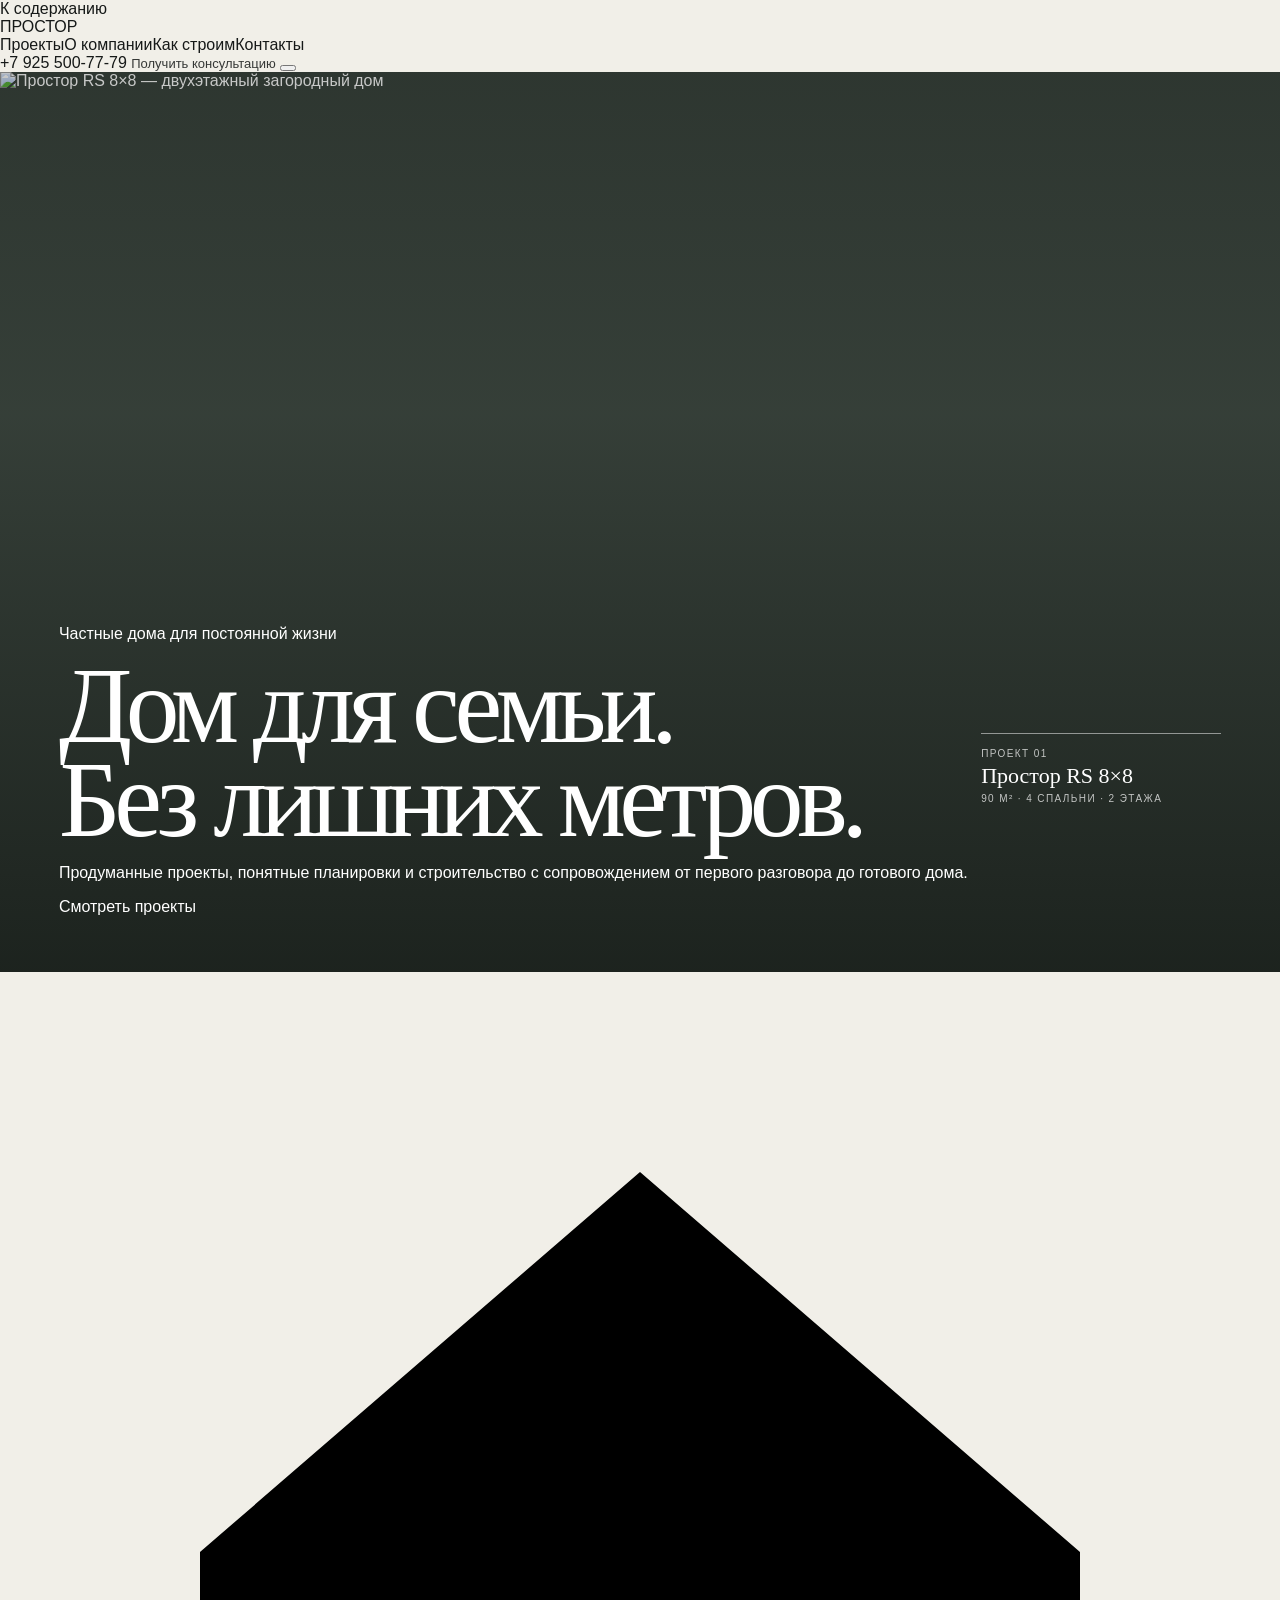
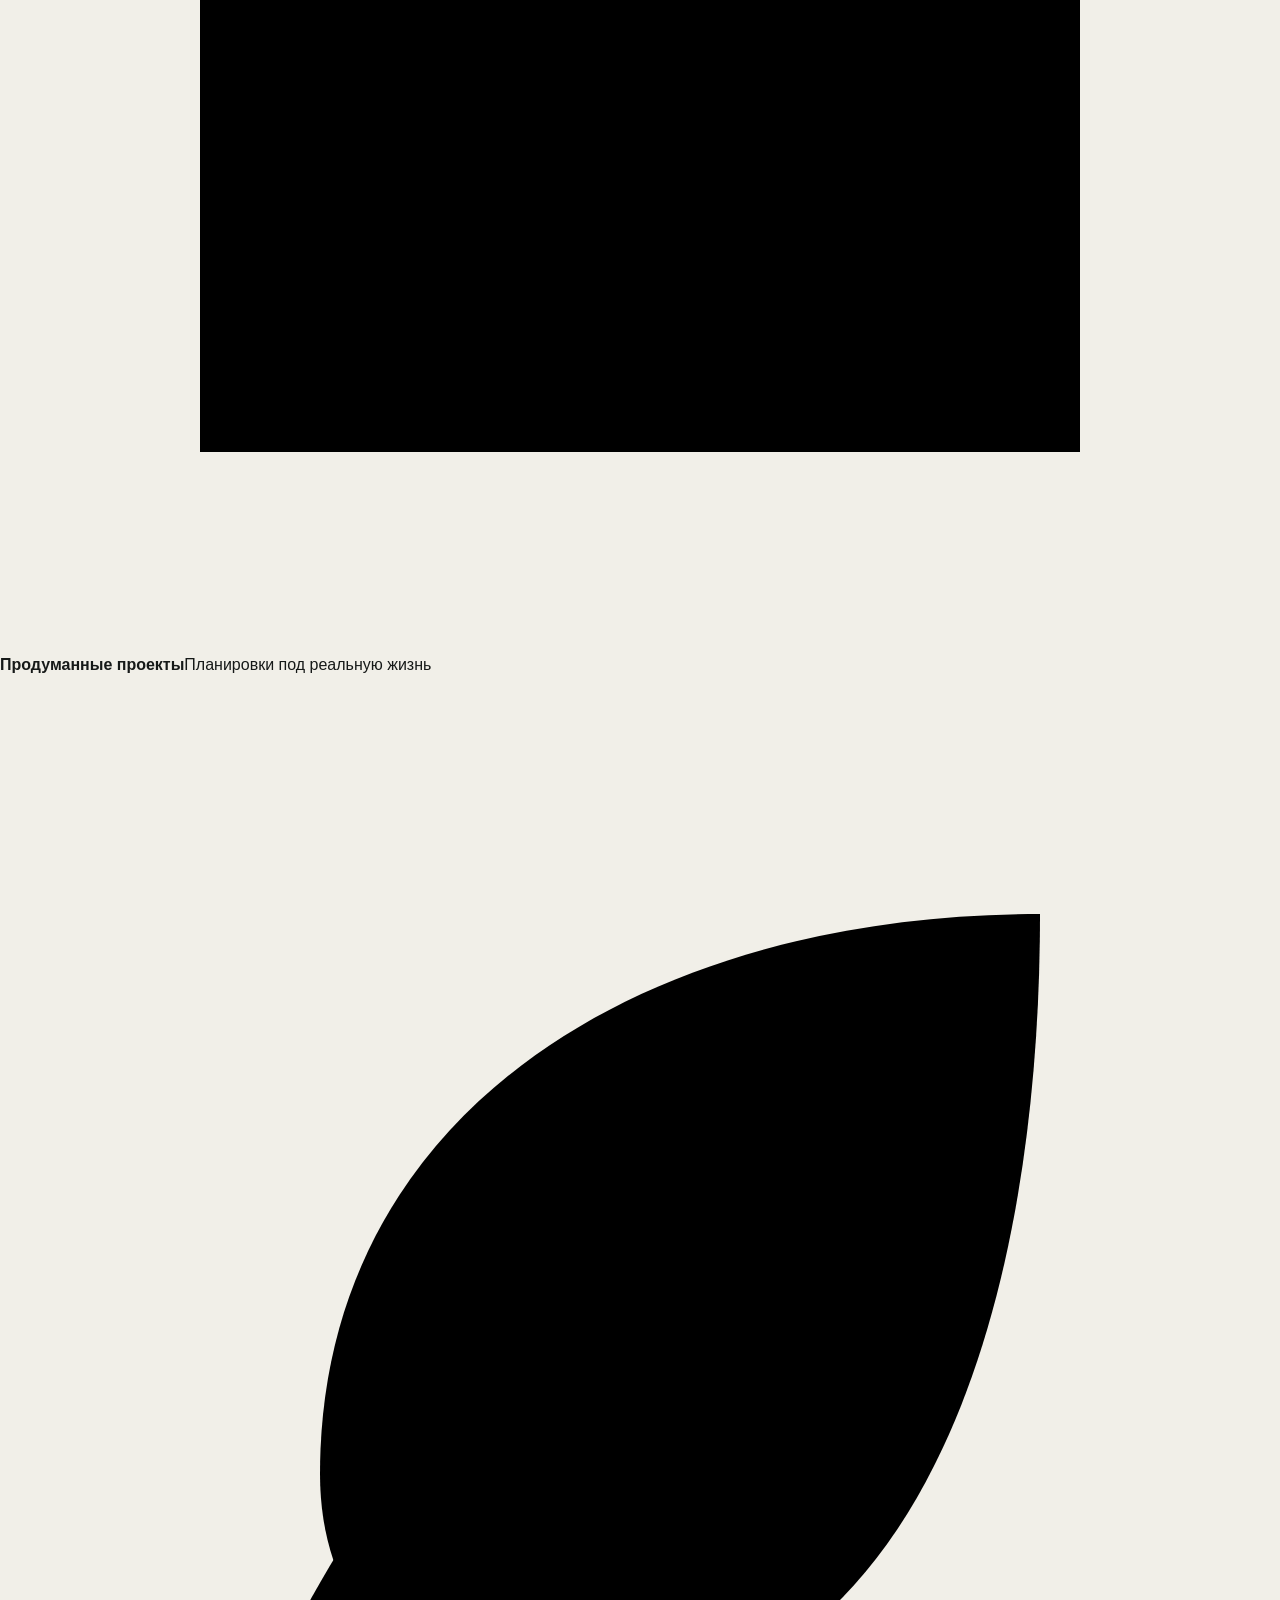
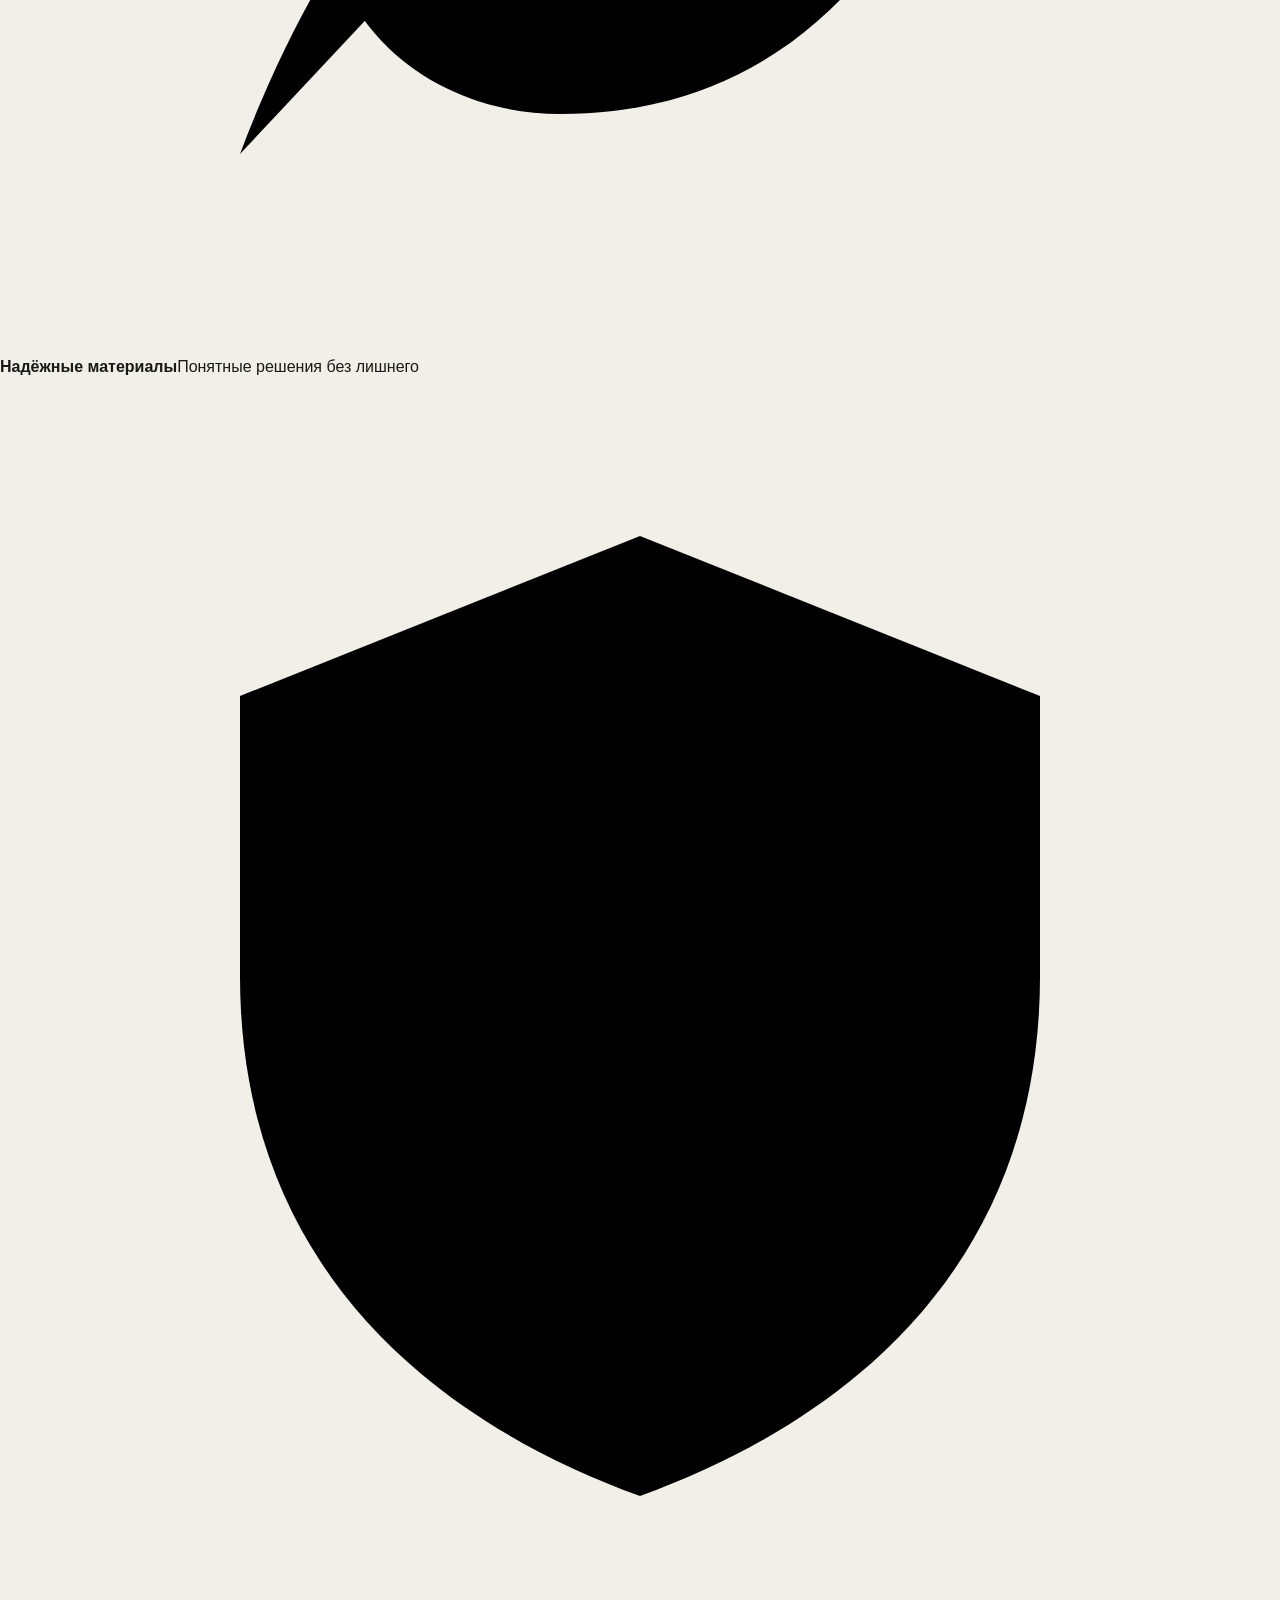
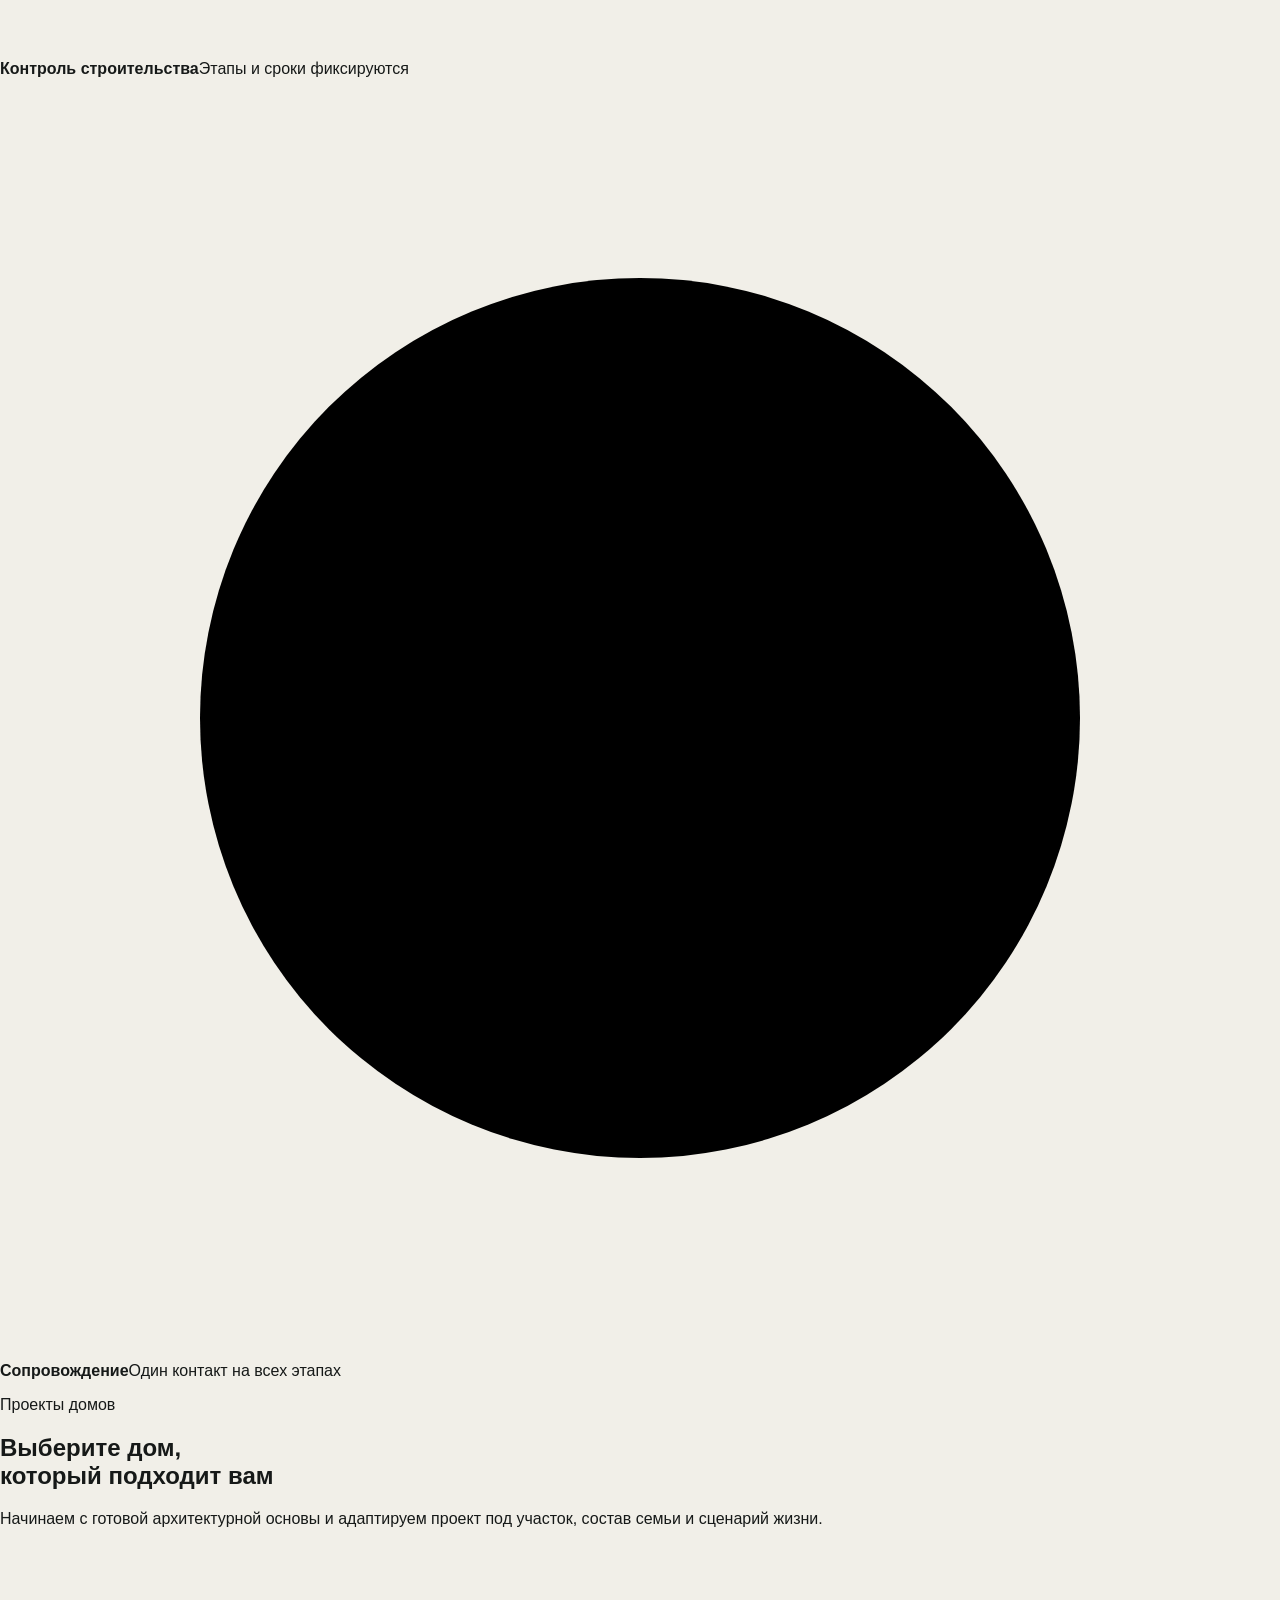
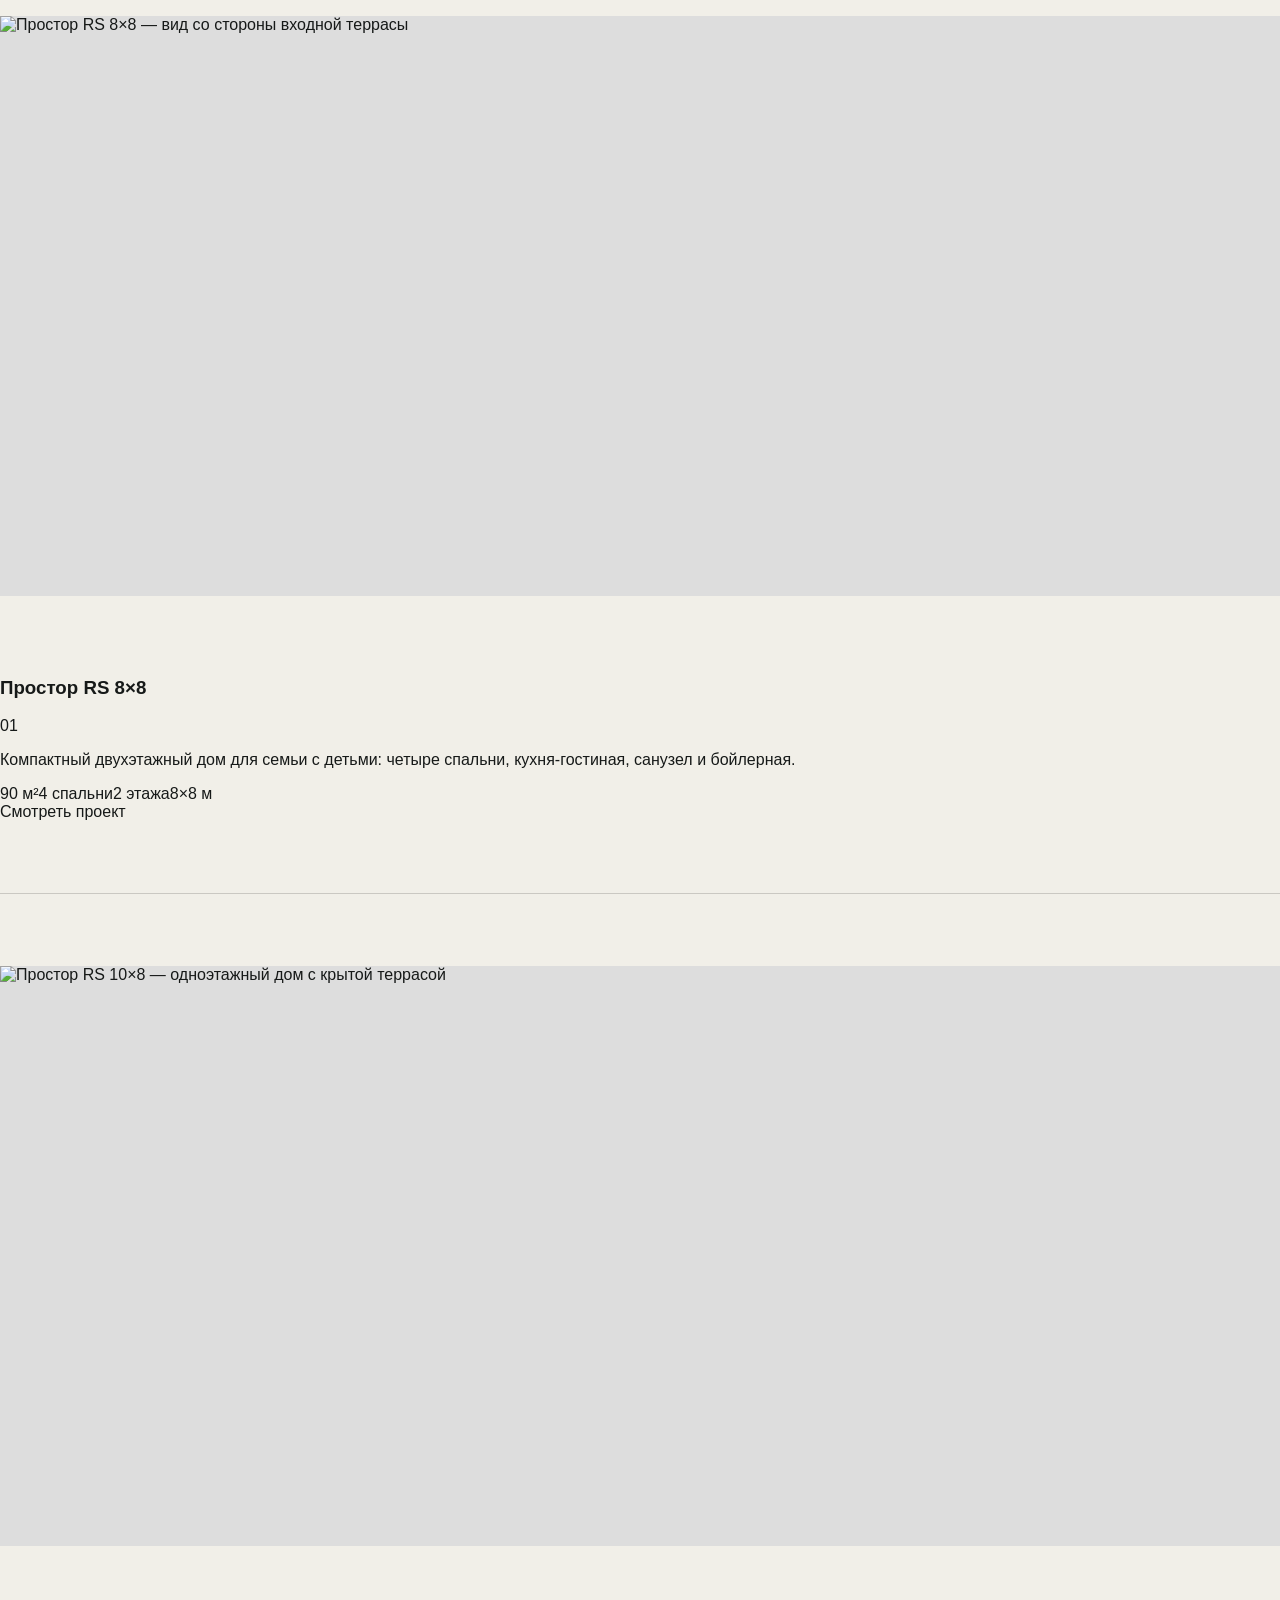
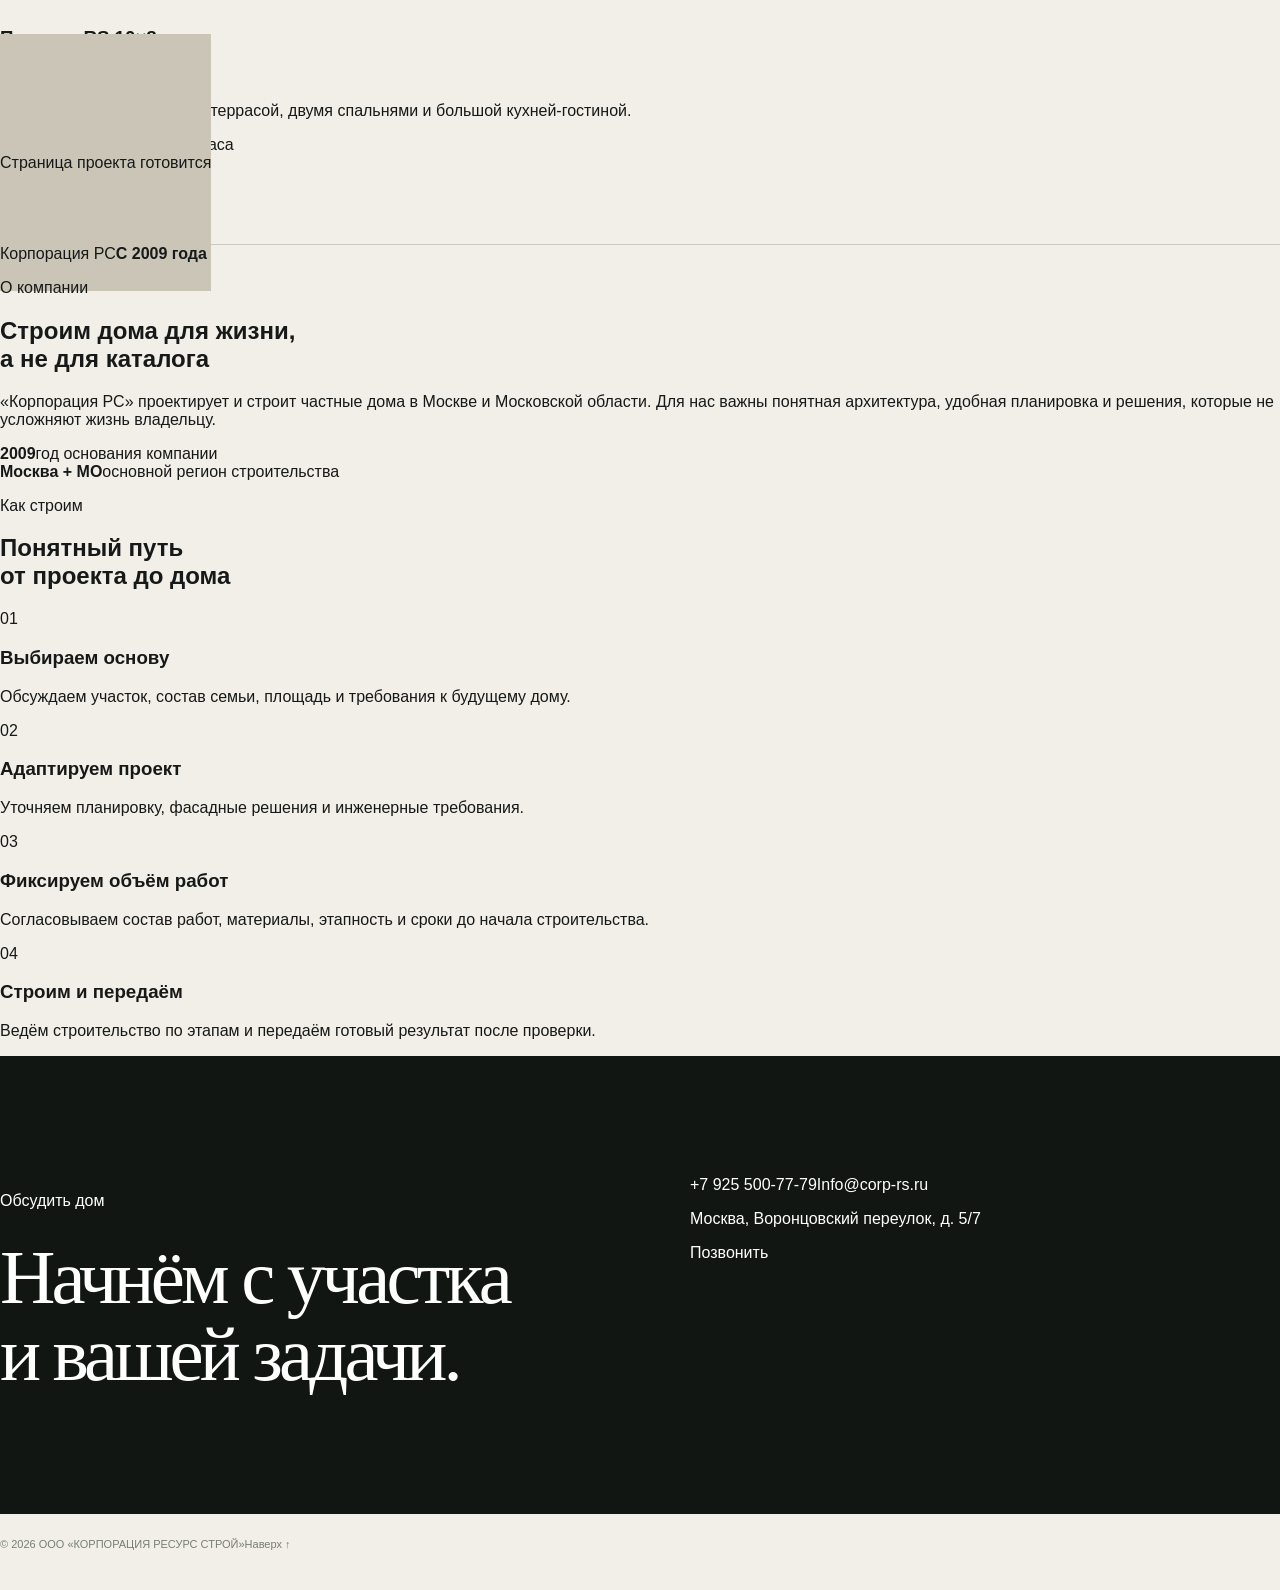
==== commit f4a06620: "Rebuild homepage with clean mobile-first design" ====
--- a/index.html
+++ b/index.html
@@ -3,123 +3,73 @@
 <head>
   <meta charset="utf-8">
   <meta name="viewport" content="width=device-width,initial-scale=1,viewport-fit=cover">
-  <title>Простор — проекты домов для постоянной жизни</title>
-  <meta name="description" content="Корпорация РС. Проекты частных домов для постоянной жизни в Москве и Московской области.">
-  <meta name="theme-color" content="#f1efe8">
+  <meta name="description" content="Корпорация РС — современные частные дома для постоянной жизни в Москве и Московской области.">
+  <meta name="theme-color" content="#f4f2ed">
+  <title>Простор — частные дома для постоянной жизни</title>
   <link rel="stylesheet" href="styles.css">
+  <script defer src="script.js"></script>
 </head>
 <body>
-  <header class="header" data-header>
-    <a class="logo" href="#top" aria-label="Простор — на главную">
-      <span class="logo-mark">RS</span><span>ПРОСТОР</span>
-    </a>
-    <nav class="nav" aria-label="Основная навигация">
-      <a href="#projects">Проекты</a>
-      <a href="#approach">Подход</a>
-      <a href="#company">Компания</a>
-      <a href="#contact">Контакты</a>
+  <a class="skip" href="#main">К содержанию</a>
+  <header class="site-header" id="top">
+    <div class="shell header-inner">
+      <a class="brand" href="#top" aria-label="Простор — на главную">ПРОСТОР</a>
+      <nav class="desktop-nav" aria-label="Основная навигация">
+        <a href="#projects">Проекты</a><a href="#about">О компании</a><a href="#process">Как строим</a><a href="#contacts">Контакты</a>
+      </nav>
+      <div class="header-actions">
+        <a class="phone" href="tel:+79255007779">+7 925 500-77-79</a>
+        <a class="header-cta" href="#contacts">Получить консультацию</a>
+        <button class="menu-btn" type="button" aria-expanded="false" aria-controls="mobile-menu" aria-label="Открыть меню"><span></span><span></span></button>
+      </div>
+    </div>
+    <nav class="mobile-nav" id="mobile-menu" aria-label="Мобильная навигация" aria-hidden="true">
+      <a href="#projects">Проекты</a><a href="#about">О компании</a><a href="#process">Как строим</a><a href="#contacts">Контакты</a><a href="tel:+79255007779">+7 925 500-77-79</a>
     </nav>
-    <a class="header-cta" href="tel:+79255007779">+7 925 500-77-79</a>
-    <button class="menu" aria-label="Открыть меню" aria-expanded="false"><span></span><span></span></button>
   </header>
-
-  <div class="mobile-nav" data-mobile-nav>
-    <a href="#projects">Проекты</a><a href="#approach">Подход</a><a href="#company">Компания</a><a href="#contact">Контакты</a>
-    <a class="mobile-phone" href="tel:+79255007779">+7 925 500-77-79</a>
-  </div>
-
-  <main id="top">
-    <section class="hero">
-      <img class="hero-image" src="assets/rs8-front.webp" alt="Проект Простор RS 8×8" fetchpriority="high">
+  <main id="main">
+    <section class="hero" aria-labelledby="hero-title">
+      <img class="hero-image" src="https://prostor-rs-homes.starmedved.chatgpt.site/assets/houses/prostor-master-hero.png" alt="Простор RS 8×8 — двухэтажный загородный дом">
       <div class="hero-shade"></div>
-      <div class="hero-topline"><span>Москва · Московская область</span><span>Дома для постоянной жизни</span></div>
-      <div class="hero-copy">
-        <p class="kicker">Коллекция домов 2026</p>
-        <h1>Дом, в котором<br>есть <em>простор.</em></h1>
-        <div class="hero-bottom">
-          <p>Проектируем и строим частные дома с понятной архитектурой, рациональными планировками и характером.</p>
-          <a class="round-link" href="#projects" aria-label="Смотреть проекты">↓</a>
+      <div class="shell hero-inner">
+        <div class="hero-copy">
+          <p class="eyebrow light">Частные дома для постоянной жизни</p>
+          <h1 id="hero-title">Дом для семьи.<br>Без лишних метров.</h1>
+          <p class="hero-lead">Продуманные проекты, понятные планировки и строительство с сопровождением от первого разговора до готового дома.</p>
+          <a class="button button-light" href="#projects">Смотреть проекты <span class="arrow-line" aria-hidden="true"></span></a>
         </div>
-      </div>
-      <a class="hero-project" href="projects/rs-8x8.html">
-        <span>На фото</span><strong>Простор RS 8×8</strong><i>Открыть проект ↗</i>
-      </a>
-    </section>
-
-    <section class="intro wrap" id="projects">
-      <div class="intro-label">01 / Проекты</div>
-      <div class="intro-copy">
-        <h2>Выберите дом<br><span>под свой сценарий жизни.</span></h2>
-        <p>Начинаем с готовой архитектурной основы и адаптируем её под участок, состав семьи и привычный ритм жизни.</p>
+        <a class="hero-project" href="projects/rs-8x8.html">
+          <span class="hero-project-kicker">Проект 01</span><strong>Простор RS 8×8</strong><span class="hero-specs">90 м² · 4 спальни · 2 этажа</span><span class="circle-arrow" aria-hidden="true"></span>
+        </a>
       </div>
     </section>
-
-    <section class="catalog wrap">
-      <a class="project-card project-card-large" href="projects/rs-8x8.html">
-        <div class="project-media"><img src="assets/rs8-front.webp" alt="Простор RS 8×8"></div>
-        <div class="project-info">
-          <div><span class="project-no">01</span><h3>Простор RS 8×8</h3></div>
-          <p>Компактный двухэтажный дом для семьи с детьми.</p>
-          <dl><div><dt>Площадь</dt><dd>90 м²</dd></div><div><dt>Этажи</dt><dd>2</dd></div><div><dt>Спальни</dt><dd>4</dd></div></dl>
-          <span class="project-open">Смотреть проект ↗</span>
-        </div>
-      </a>
-
-      <a class="project-card project-card-split" href="#contact">
-        <div class="project-info">
-          <div><span class="project-no">02</span><h3>Простор RS 10×8</h3></div>
-          <p>Одноэтажный дом с крытой террасой — всё необходимое на одном уровне.</p>
-          <dl><div><dt>Площадь</dt><dd>≈ 68 м²</dd></div><div><dt>Этажи</dt><dd>1</dd></div><div><dt>Спальни</dt><dd>2</dd></div></dl>
-          <span class="project-open">Проект в подготовке</span>
-        </div>
-        <div class="project-media"><img src="assets/rs10-front.webp" alt="Простор RS 10×8"></div>
-      </a>
-
-      <article class="coming-card">
-        <span class="project-no">03</span>
-        <div><p>Следующая модель</p><h3>Простор RS 10×10</h3><span>Одноэтажный семейный дом · 3 спальни · большая кухня-гостиная</span></div>
-        <b>Скоро</b>
-      </article>
-    </section>
-
-    <section class="statement" id="approach">
-      <div class="statement-photo"><img src="assets/rs10-rear.webp" alt="Одноэтажный дом Простор"></div>
-      <div class="statement-copy">
-        <span>02 / Подход</span>
-        <h2>Не увеличиваем площадь ради цифры. <em>Проектируем то, чем вы будете пользоваться каждый день.</em></h2>
-        <p>Большая кухня-гостиная, нормальные спальни, хранение, технические помещения и понятная связь дома с участком — без пустых метров и декоративных решений ради картинки.</p>
+    <section class="benefits" aria-label="Преимущества">
+      <div class="shell benefits-grid">
+        <div class="benefit"><svg viewBox="0 0 32 32" aria-hidden="true"><path d="M5 14.5 16 5l11 9.5V27H19v-8h-6v8H5Z"/><path d="M11 27v-8h10v8"/></svg><div><strong>Продуманные проекты</strong><span>Планировки под реальную жизнь</span></div></div>
+        <div class="benefit"><svg viewBox="0 0 32 32" aria-hidden="true"><path d="M26 6C16 6 8 11 8 20c0 4 3 6 6 6 9 0 12-10 12-20Z"/><path d="M6 27c3-8 8-12 15-16"/></svg><div><strong>Надёжные материалы</strong><span>Понятные решения без лишнего</span></div></div>
+        <div class="benefit"><svg viewBox="0 0 32 32" aria-hidden="true"><path d="m16 4 10 4v7c0 7-4.5 11-10 13-5.5-2-10-6-10-13V8Z"/><path d="m11 16 3 3 7-7"/></svg><div><strong>Контроль строительства</strong><span>Этапы и сроки фиксируются</span></div></div>
+        <div class="benefit"><svg viewBox="0 0 32 32" aria-hidden="true"><circle cx="16" cy="16" r="11"/><path d="M16 9v8l5 3"/></svg><div><strong>Сопровождение</strong><span>Один контакт на всех этапах</span></div></div>
       </div>
     </section>
-
-    <section class="principles wrap">
-      <div class="intro-label">03 / В основе</div>
-      <div class="principle-grid">
-        <article><span>01</span><h3>Рациональная планировка</h3><p>Каждый метр должен работать на реальный сценарий жизни семьи.</p></article>
-        <article><span>02</span><h3>Понятная архитектура</h3><p>Спокойные пропорции, долговечные решения и внешний вид, который не устаревает через сезон.</p></article>
-        <article><span>03</span><h3>Адаптация к участку</h3><p>Посадка дома, ориентация окон, вход и терраса уточняются с учётом конкретного участка.</p></article>
-      </div>
-    </section>
-
-    <section class="company" id="company">
-      <div class="wrap company-grid">
-        <div><span>04 / Компания</span><h2>Корпорация РС</h2></div>
-        <div class="company-text"><p>Строим частные дома в Москве и Московской области. На этом сайте собираем собственную линейку проектов «Простор» — от компактных семейных домов до более просторных одноэтажных решений.</p><div class="facts"><div><b>2009</b><span>год основания компании</span></div><div><b>Москва + МО</b><span>основной регион работы</span></div></div></div>
-      </div>
-    </section>
-
-    <section class="contact" id="contact">
-      <div class="wrap contact-grid">
-        <div><span>05 / Обсудить дом</span><h2>Расскажите,<br>какой дом вам нужен.</h2></div>
-        <div class="contact-links">
-          <a href="tel:+79255007779"><span>Позвонить</span><b>+7 925 500-77-79</b><i>↗</i></a>
-          <a href="mailto:Info@corp-rs.ru"><span>Написать</span><b>Info@corp-rs.ru</b><i>↗</i></a>
-          <p>Москва, Воронцовский переулок, 5/7</p>
+    <section class="projects section" id="projects">
+      <div class="shell">
+        <div class="section-heading projects-heading"><div><p class="eyebrow">Проекты домов</p><h2>Выберите дом,<br>который подходит вам</h2></div><p class="section-intro">Начинаем с готовой архитектурной основы и адаптируем проект под участок, состав семьи и сценарий жизни.</p></div>
+        <div class="project-grid">
+          <article class="project-card featured-card">
+            <a class="project-media" href="projects/rs-8x8.html"><img src="https://prostor-rs-homes.starmedved.chatgpt.site/assets/houses/prostor-front-left.png" alt="Простор RS 8×8 — вид со стороны входной террасы" loading="lazy"><span class="project-open"><span class="sr-only">Открыть проект</span></span></a>
+            <div class="project-body"><div class="project-title-row"><h3>Простор RS 8×8</h3><span>01</span></div><p>Компактный двухэтажный дом для семьи с детьми: четыре спальни, кухня-гостиная, санузел и бойлерная.</p><div class="project-facts"><span>90 м²</span><span>4 спальни</span><span>2 этажа</span><span>8×8 м</span></div><a class="text-link" href="projects/rs-8x8.html">Смотреть проект <span class="arrow-line" aria-hidden="true"></span></a></div>
+          </article>
+          <article class="project-card">
+            <div class="project-media static"><img src="https://prostor-rs-homes.starmedved.chatgpt.site/assets/projects/one-storey.png" alt="Простор RS 10×8 — одноэтажный дом с крытой террасой" loading="lazy"></div>
+            <div class="project-body"><div class="project-title-row"><h3>Простор RS 10×8</h3><span>02</span></div><p>Одноэтажный дом с крытой террасой, двумя спальнями и большой кухней-гостиной.</p><div class="project-facts"><span>≈ 68 м²</span><span>2 спальни</span><span>1 этаж</span><span>терраса</span></div><span class="project-note">Страница проекта готовится</span></div>
+          </article>
         </div>
       </div>
     </section>
+    <section class="about section" id="about"><div class="shell about-grid about-grid-text"><div class="about-statement"><span>Корпорация РС</span><strong>С 2009 года</strong></div><div class="about-copy"><p class="eyebrow light">О компании</p><h2>Строим дома для жизни,<br>а не для каталога</h2><p>«Корпорация РС» проектирует и строит частные дома в Москве и Московской области. Для нас важны понятная архитектура, удобная планировка и решения, которые не усложняют жизнь владельцу.</p><div class="about-facts"><div><strong>2009</strong><span>год основания компании</span></div><div><strong>Москва + МО</strong><span>основной регион строительства</span></div></div></div></div></section>
+    <section class="process section" id="process"><div class="shell"><div class="section-heading compact-heading"><div><p class="eyebrow">Как строим</p><h2>Понятный путь<br>от проекта до дома</h2></div></div><div class="process-list"><div class="process-item"><span>01</span><h3>Выбираем основу</h3><p>Обсуждаем участок, состав семьи, площадь и требования к будущему дому.</p></div><div class="process-item"><span>02</span><h3>Адаптируем проект</h3><p>Уточняем планировку, фасадные решения и инженерные требования.</p></div><div class="process-item"><span>03</span><h3>Фиксируем объём работ</h3><p>Согласовываем состав работ, материалы, этапность и сроки до начала строительства.</p></div><div class="process-item"><span>04</span><h3>Строим и передаём</h3><p>Ведём строительство по этапам и передаём готовый результат после проверки.</p></div></div></div></section>
+    <section class="contact" id="contacts"><div class="shell contact-grid"><div><p class="eyebrow light">Обсудить дом</p><h2>Начнём с участка<br>и вашей задачи.</h2></div><div class="contact-info"><a class="contact-phone" href="tel:+79255007779">+7 925 500-77-79</a><a href="mailto:Info@corp-rs.ru">Info@corp-rs.ru</a><p>Москва, Воронцовский переулок, д. 5/7</p><a class="button button-outline" href="tel:+79255007779">Позвонить <span class="arrow-line" aria-hidden="true"></span></a></div></div></section>
   </main>
-
-  <footer class="footer wrap"><span>© 2026 Корпорация РС</span><span>Проекты домов «Простор»</span></footer>
-  <script src="script.js"></script>
+  <footer class="footer"><div class="shell footer-inner"><span>© 2026 ООО «КОРПОРАЦИЯ РЕСУРС СТРОЙ»</span><a href="#top">Наверх ↑</a></div></footer>
 </body>
-</html>
+</html>
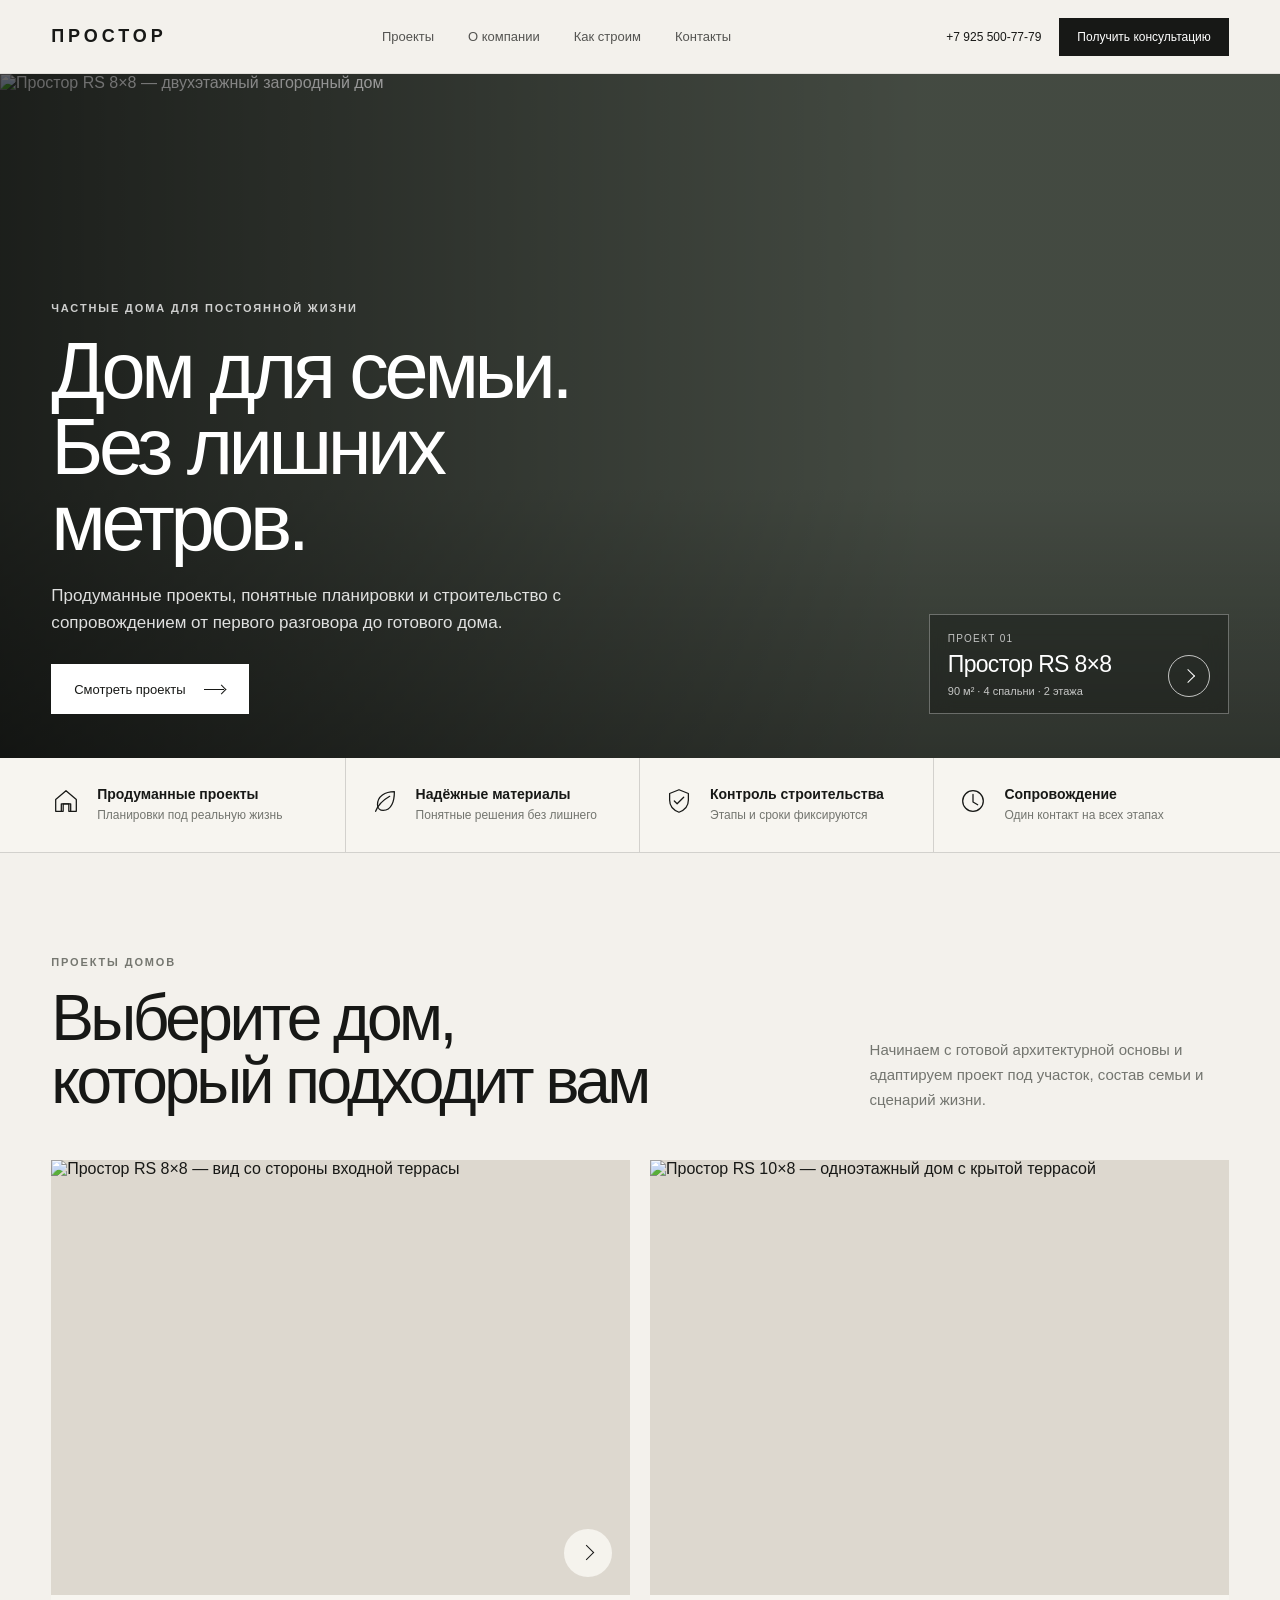
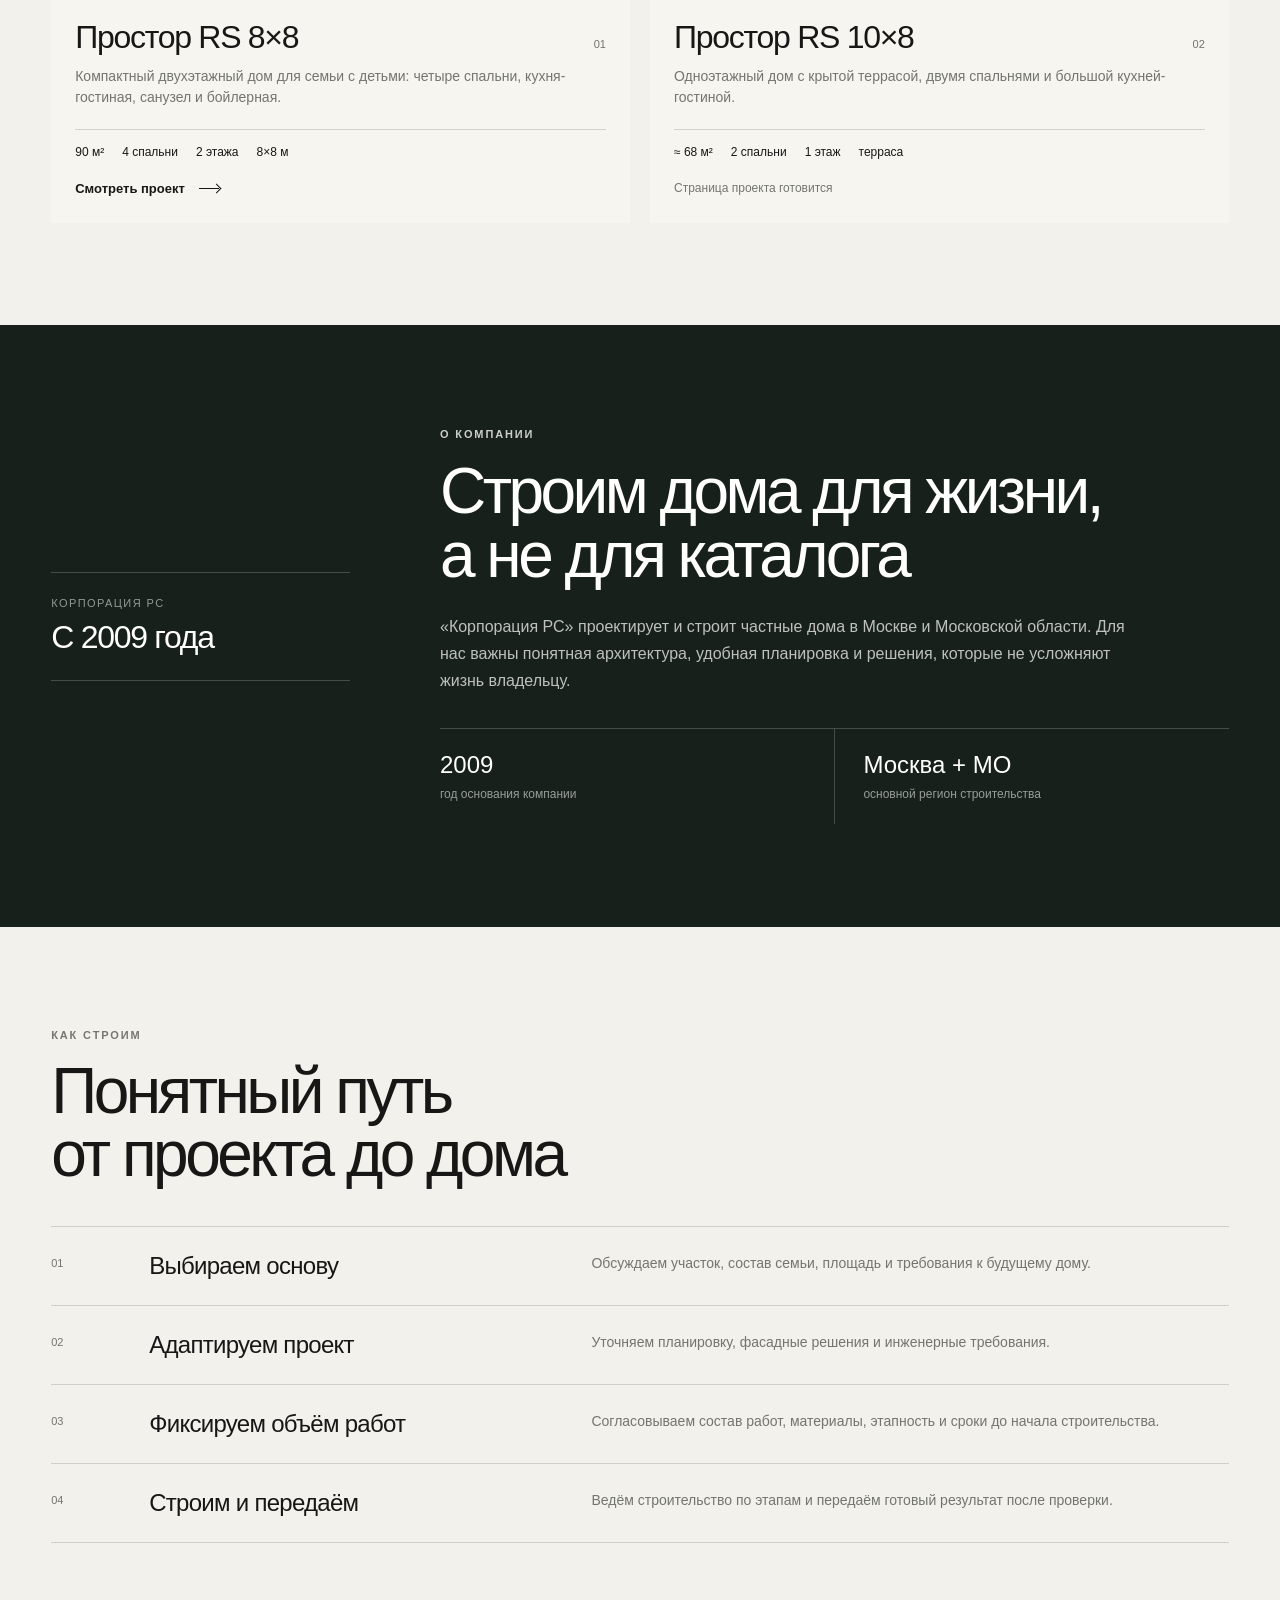
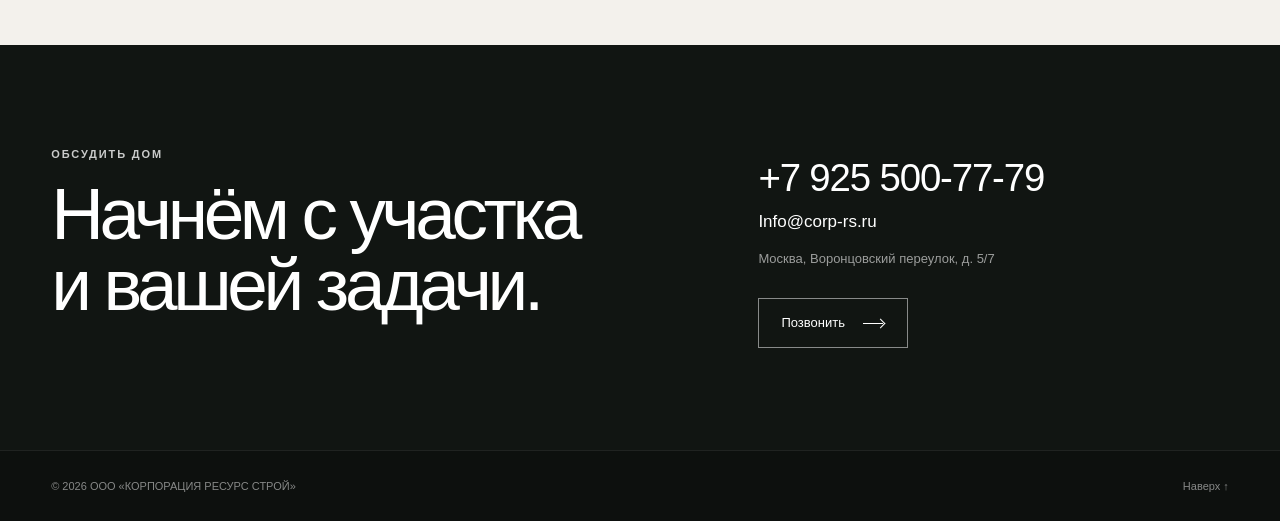
==== commit 471dc6b7: "Use mobile-specific hero asset" ====
--- a/index.html
+++ b/index.html
@@ -14,58 +14,22 @@
   <header class="site-header" id="top">
     <div class="shell header-inner">
       <a class="brand" href="#top" aria-label="Простор — на главную">ПРОСТОР</a>
-      <nav class="desktop-nav" aria-label="Основная навигация">
-        <a href="#projects">Проекты</a><a href="#about">О компании</a><a href="#process">Как строим</a><a href="#contacts">Контакты</a>
-      </nav>
-      <div class="header-actions">
-        <a class="phone" href="tel:+79255007779">+7 925 500-77-79</a>
-        <a class="header-cta" href="#contacts">Получить консультацию</a>
-        <button class="menu-btn" type="button" aria-expanded="false" aria-controls="mobile-menu" aria-label="Открыть меню"><span></span><span></span></button>
-      </div>
+      <nav class="desktop-nav" aria-label="Основная навигация"><a href="#projects">Проекты</a><a href="#about">О компании</a><a href="#process">Как строим</a><a href="#contacts">Контакты</a></nav>
+      <div class="header-actions"><a class="phone" href="tel:+79255007779">+7 925 500-77-79</a><a class="header-cta" href="#contacts">Получить консультацию</a><button class="menu-btn" type="button" aria-expanded="false" aria-controls="mobile-menu" aria-label="Открыть меню"><span></span><span></span></button></div>
     </div>
-    <nav class="mobile-nav" id="mobile-menu" aria-label="Мобильная навигация" aria-hidden="true">
-      <a href="#projects">Проекты</a><a href="#about">О компании</a><a href="#process">Как строим</a><a href="#contacts">Контакты</a><a href="tel:+79255007779">+7 925 500-77-79</a>
-    </nav>
+    <nav class="mobile-nav" id="mobile-menu" aria-label="Мобильная навигация" aria-hidden="true"><a href="#projects">Проекты</a><a href="#about">О компании</a><a href="#process">Как строим</a><a href="#contacts">Контакты</a><a href="tel:+79255007779">+7 925 500-77-79</a></nav>
   </header>
   <main id="main">
     <section class="hero" aria-labelledby="hero-title">
-      <img class="hero-image" src="https://prostor-rs-homes.starmedved.chatgpt.site/assets/houses/prostor-master-hero.png" alt="Простор RS 8×8 — двухэтажный загородный дом">
+      <picture style="position:absolute;inset:0"><source media="(max-width: 640px)" srcset="https://prostor-rs-homes.starmedved.chatgpt.site/assets/houses/prostor-mobile.png"><img class="hero-image" src="https://prostor-rs-homes.starmedved.chatgpt.site/assets/houses/prostor-master-hero.png" alt="Простор RS 8×8 — двухэтажный загородный дом"></picture>
       <div class="hero-shade"></div>
       <div class="shell hero-inner">
-        <div class="hero-copy">
-          <p class="eyebrow light">Частные дома для постоянной жизни</p>
-          <h1 id="hero-title">Дом для семьи.<br>Без лишних метров.</h1>
-          <p class="hero-lead">Продуманные проекты, понятные планировки и строительство с сопровождением от первого разговора до готового дома.</p>
-          <a class="button button-light" href="#projects">Смотреть проекты <span class="arrow-line" aria-hidden="true"></span></a>
-        </div>
-        <a class="hero-project" href="projects/rs-8x8.html">
-          <span class="hero-project-kicker">Проект 01</span><strong>Простор RS 8×8</strong><span class="hero-specs">90 м² · 4 спальни · 2 этажа</span><span class="circle-arrow" aria-hidden="true"></span>
-        </a>
+        <div class="hero-copy"><p class="eyebrow light">Частные дома для постоянной жизни</p><h1 id="hero-title">Дом для семьи.<br>Без лишних метров.</h1><p class="hero-lead">Продуманные проекты, понятные планировки и строительство с сопровождением от первого разговора до готового дома.</p><a class="button button-light" href="#projects">Смотреть проекты <span class="arrow-line" aria-hidden="true"></span></a></div>
+        <a class="hero-project" href="projects/rs-8x8.html"><span class="hero-project-kicker">Проект 01</span><strong>Простор RS 8×8</strong><span class="hero-specs">90 м² · 4 спальни · 2 этажа</span><span class="circle-arrow" aria-hidden="true"></span></a>
       </div>
     </section>
-    <section class="benefits" aria-label="Преимущества">
-      <div class="shell benefits-grid">
-        <div class="benefit"><svg viewBox="0 0 32 32" aria-hidden="true"><path d="M5 14.5 16 5l11 9.5V27H19v-8h-6v8H5Z"/><path d="M11 27v-8h10v8"/></svg><div><strong>Продуманные проекты</strong><span>Планировки под реальную жизнь</span></div></div>
-        <div class="benefit"><svg viewBox="0 0 32 32" aria-hidden="true"><path d="M26 6C16 6 8 11 8 20c0 4 3 6 6 6 9 0 12-10 12-20Z"/><path d="M6 27c3-8 8-12 15-16"/></svg><div><strong>Надёжные материалы</strong><span>Понятные решения без лишнего</span></div></div>
-        <div class="benefit"><svg viewBox="0 0 32 32" aria-hidden="true"><path d="m16 4 10 4v7c0 7-4.5 11-10 13-5.5-2-10-6-10-13V8Z"/><path d="m11 16 3 3 7-7"/></svg><div><strong>Контроль строительства</strong><span>Этапы и сроки фиксируются</span></div></div>
-        <div class="benefit"><svg viewBox="0 0 32 32" aria-hidden="true"><circle cx="16" cy="16" r="11"/><path d="M16 9v8l5 3"/></svg><div><strong>Сопровождение</strong><span>Один контакт на всех этапах</span></div></div>
-      </div>
-    </section>
-    <section class="projects section" id="projects">
-      <div class="shell">
-        <div class="section-heading projects-heading"><div><p class="eyebrow">Проекты домов</p><h2>Выберите дом,<br>который подходит вам</h2></div><p class="section-intro">Начинаем с готовой архитектурной основы и адаптируем проект под участок, состав семьи и сценарий жизни.</p></div>
-        <div class="project-grid">
-          <article class="project-card featured-card">
-            <a class="project-media" href="projects/rs-8x8.html"><img src="https://prostor-rs-homes.starmedved.chatgpt.site/assets/houses/prostor-front-left.png" alt="Простор RS 8×8 — вид со стороны входной террасы" loading="lazy"><span class="project-open"><span class="sr-only">Открыть проект</span></span></a>
-            <div class="project-body"><div class="project-title-row"><h3>Простор RS 8×8</h3><span>01</span></div><p>Компактный двухэтажный дом для семьи с детьми: четыре спальни, кухня-гостиная, санузел и бойлерная.</p><div class="project-facts"><span>90 м²</span><span>4 спальни</span><span>2 этажа</span><span>8×8 м</span></div><a class="text-link" href="projects/rs-8x8.html">Смотреть проект <span class="arrow-line" aria-hidden="true"></span></a></div>
-          </article>
-          <article class="project-card">
-            <div class="project-media static"><img src="https://prostor-rs-homes.starmedved.chatgpt.site/assets/projects/one-storey.png" alt="Простор RS 10×8 — одноэтажный дом с крытой террасой" loading="lazy"></div>
-            <div class="project-body"><div class="project-title-row"><h3>Простор RS 10×8</h3><span>02</span></div><p>Одноэтажный дом с крытой террасой, двумя спальнями и большой кухней-гостиной.</p><div class="project-facts"><span>≈ 68 м²</span><span>2 спальни</span><span>1 этаж</span><span>терраса</span></div><span class="project-note">Страница проекта готовится</span></div>
-          </article>
-        </div>
-      </div>
-    </section>
+    <section class="benefits" aria-label="Преимущества"><div class="shell benefits-grid"><div class="benefit"><svg viewBox="0 0 32 32" aria-hidden="true"><path d="M5 14.5 16 5l11 9.5V27H19v-8h-6v8H5Z"/><path d="M11 27v-8h10v8"/></svg><div><strong>Продуманные проекты</strong><span>Планировки под реальную жизнь</span></div></div><div class="benefit"><svg viewBox="0 0 32 32" aria-hidden="true"><path d="M26 6C16 6 8 11 8 20c0 4 3 6 6 6 9 0 12-10 12-20Z"/><path d="M6 27c3-8 8-12 15-16"/></svg><div><strong>Надёжные материалы</strong><span>Понятные решения без лишнего</span></div></div><div class="benefit"><svg viewBox="0 0 32 32" aria-hidden="true"><path d="m16 4 10 4v7c0 7-4.5 11-10 13-5.5-2-10-6-10-13V8Z"/><path d="m11 16 3 3 7-7"/></svg><div><strong>Контроль строительства</strong><span>Этапы и сроки фиксируются</span></div></div><div class="benefit"><svg viewBox="0 0 32 32" aria-hidden="true"><circle cx="16" cy="16" r="11"/><path d="M16 9v8l5 3"/></svg><div><strong>Сопровождение</strong><span>Один контакт на всех этапах</span></div></div></div></section>
+    <section class="projects section" id="projects"><div class="shell"><div class="section-heading projects-heading"><div><p class="eyebrow">Проекты домов</p><h2>Выберите дом,<br>который подходит вам</h2></div><p class="section-intro">Начинаем с готовой архитектурной основы и адаптируем проект под участок, состав семьи и сценарий жизни.</p></div><div class="project-grid"><article class="project-card featured-card"><a class="project-media" href="projects/rs-8x8.html"><img src="https://prostor-rs-homes.starmedved.chatgpt.site/assets/houses/prostor-front-left.png" alt="Простор RS 8×8 — вид со стороны входной террасы" loading="lazy"><span class="project-open"><span class="sr-only">Открыть проект</span></span></a><div class="project-body"><div class="project-title-row"><h3>Простор RS 8×8</h3><span>01</span></div><p>Компактный двухэтажный дом для семьи с детьми: четыре спальни, кухня-гостиная, санузел и бойлерная.</p><div class="project-facts"><span>90 м²</span><span>4 спальни</span><span>2 этажа</span><span>8×8 м</span></div><a class="text-link" href="projects/rs-8x8.html">Смотреть проект <span class="arrow-line" aria-hidden="true"></span></a></div></article><article class="project-card"><div class="project-media static"><img src="https://prostor-rs-homes.starmedved.chatgpt.site/assets/projects/one-storey.png" alt="Простор RS 10×8 — одноэтажный дом с крытой террасой" loading="lazy"></div><div class="project-body"><div class="project-title-row"><h3>Простор RS 10×8</h3><span>02</span></div><p>Одноэтажный дом с крытой террасой, двумя спальнями и большой кухней-гостиной.</p><div class="project-facts"><span>≈ 68 м²</span><span>2 спальни</span><span>1 этаж</span><span>терраса</span></div><span class="project-note">Страница проекта готовится</span></div></article></div></div></section>
     <section class="about section" id="about"><div class="shell about-grid about-grid-text"><div class="about-statement"><span>Корпорация РС</span><strong>С 2009 года</strong></div><div class="about-copy"><p class="eyebrow light">О компании</p><h2>Строим дома для жизни,<br>а не для каталога</h2><p>«Корпорация РС» проектирует и строит частные дома в Москве и Московской области. Для нас важны понятная архитектура, удобная планировка и решения, которые не усложняют жизнь владельцу.</p><div class="about-facts"><div><strong>2009</strong><span>год основания компании</span></div><div><strong>Москва + МО</strong><span>основной регион строительства</span></div></div></div></div></section>
     <section class="process section" id="process"><div class="shell"><div class="section-heading compact-heading"><div><p class="eyebrow">Как строим</p><h2>Понятный путь<br>от проекта до дома</h2></div></div><div class="process-list"><div class="process-item"><span>01</span><h3>Выбираем основу</h3><p>Обсуждаем участок, состав семьи, площадь и требования к будущему дому.</p></div><div class="process-item"><span>02</span><h3>Адаптируем проект</h3><p>Уточняем планировку, фасадные решения и инженерные требования.</p></div><div class="process-item"><span>03</span><h3>Фиксируем объём работ</h3><p>Согласовываем состав работ, материалы, этапность и сроки до начала строительства.</p></div><div class="process-item"><span>04</span><h3>Строим и передаём</h3><p>Ведём строительство по этапам и передаём готовый результат после проверки.</p></div></div></div></section>
     <section class="contact" id="contacts"><div class="shell contact-grid"><div><p class="eyebrow light">Обсудить дом</p><h2>Начнём с участка<br>и вашей задачи.</h2></div><div class="contact-info"><a class="contact-phone" href="tel:+79255007779">+7 925 500-77-79</a><a href="mailto:Info@corp-rs.ru">Info@corp-rs.ru</a><p>Москва, Воронцовский переулок, д. 5/7</p><a class="button button-outline" href="tel:+79255007779">Позвонить <span class="arrow-line" aria-hidden="true"></span></a></div></div></section>
--- a/styles.css
+++ b/styles.css
@@ -1 +1 @@
-:root{--paper:#f1efe8;--paper2:#e8e5dc;--ink:#161918;--muted:#6e736f;--line:rgba(22,25,24,.18);--dark:#18201c;--white:#fff;--pad:clamp(20px,4.6vw,76px);--max:1600px;--serif:Georgia,'Times New Roman',serif;--sans:Inter,-apple-system,BlinkMacSystemFont,'Segoe UI',sans-serif}*{box-sizing:border-box}html{scroll-behavior:smooth}body{margin:0;background:var(--paper);color:var(--ink);font-family:var(--sans);font-size:16px;-webkit-font-smoothing:antialiased}img{display:block;width:100%}a{color:inherit;text-decoration:none}.wrap{width:min(calc(100% - var(--pad)*2),var(--max));margin-inline:auto}.header{position:fixed;z-index:50;top:0;left:0;right:0;height:76px;padding:0 var(--pad);display:grid;grid-template-columns:auto 1fr auto;align-items:center;gap:32px;color:white;border-bottom:1px solid rgba(255,255,255,.25);transition:.3s}.header.scrolled,.header-light{background:rgba(241,239,232,.94);backdrop-filter:blur(16px);color:var(--ink);border-color:var(--line)}.logo{display:flex;align-items:center;gap:12px;font-size:12px;font-weight:700;letter-spacing:.15em}.logo-mark{width:38px;height:38px;border:1px solid currentColor;display:grid;place-items:center;font-size:10px}.nav{display:flex;justify-content:center;gap:34px;font-size:13px}.nav a,.header-cta{opacity:.85}.nav a:hover,.header-cta:hover{opacity:1}.header-cta{font-size:13px}.menu{display:none;background:none;border:0;width:44px;height:44px;position:relative;color:inherit}.menu span{position:absolute;left:10px;right:10px;height:1px;background:currentColor;transition:.25s}.menu span:first-child{top:17px}.menu span:last-child{top:26px}.menu[aria-expanded=true] span:first-child{top:21px;transform:rotate(45deg)}.menu[aria-expanded=true] span:last-child{top:21px;transform:rotate(-45deg)}.mobile-nav{display:none;position:fixed;z-index:45;inset:76px 0 auto;background:var(--paper);padding:28px var(--pad) 40px;flex-direction:column;gap:20px;font-family:var(--serif);font-size:28px;border-bottom:1px solid var(--line)}.mobile-nav.open{display:flex}.mobile-phone{font:14px var(--sans);margin-top:18px}.hero{min-height:100svh;position:relative;overflow:hidden;color:#fff;background:#39433c}.hero-image{position:absolute;inset:0;width:100%;height:100%;object-fit:cover}.hero-shade{position:absolute;inset:0;background:linear-gradient(180deg,rgba(8,12,9,.23),rgba(8,12,9,.08) 38%,rgba(8,12,9,.58))}.hero-topline{position:absolute;top:105px;left:var(--pad);right:var(--pad);display:flex;justify-content:space-between;font-size:11px;letter-spacing:.1em;text-transform:uppercase}.hero-copy{position:absolute;left:var(--pad);right:var(--pad);bottom:56px}.kicker{margin:0 0 20px;font-size:11px;text-transform:uppercase;letter-spacing:.16em}.hero h1{font:400 clamp(56px,8.4vw,146px)/.88 var(--serif);letter-spacing:-.06em;margin:0;max-width:1250px}.hero h1 em{font-weight:400;color:#d8d6ce}.hero-bottom{margin-top:34px;display:flex;gap:40px;align-items:flex-end}.hero-bottom p{margin:0;max-width:560px;font-size:17px;line-height:1.55}.round-link{margin-left:auto;width:58px;height:58px;border:1px solid rgba(255,255,255,.55);border-radius:50%;display:grid;place-items:center;font-size:24px}.hero-project{position:absolute;right:var(--pad);bottom:164px;width:240px;padding-top:14px;border-top:1px solid rgba(255,255,255,.5);display:grid;gap:4px}.hero-project span{font-size:10px;text-transform:uppercase;letter-spacing:.14em;opacity:.72}.hero-project strong{font-family:var(--serif);font-size:22px;font-weight:400}.hero-project i{font-style:normal;font-size:11px;margin-top:8px}.intro{padding:130px 0 78px;display:grid;grid-template-columns:180px 1fr;gap:50px;border-bottom:1px solid var(--line)}.intro-label{font-size:11px;text-transform:uppercase;letter-spacing:.14em;color:var(--muted);padding-top:12px}.intro-copy{display:grid;grid-template-columns:1.2fr .65fr;gap:60px;align-items:end}.intro h2,.project-lead h2,.statement h2,.plan-heading h2,.project-note h2,.contact h2{font:400 clamp(44px,6vw,90px)/1 var(--serif);letter-spacing:-.05em;margin:0}.intro h2 span,.project-lead h2 span{color:#858a84}.intro-copy p{font-size:16px;line-height:1.7;margin:0;color:#555b57;max-width:500px}.catalog{padding:0 0 140px}.project-card{display:grid;border-bottom:1px solid var(--line);padding:72px 0;gap:62px}.project-card-large{grid-template-columns:1.58fr .7fr}.project-card-split{grid-template-columns:.7fr 1.4fr}.project-media{overflow:hidden;min-height:580px;background:#ddd}.project-media img{height:100%;object-fit:cover;transition:transform .8s cubic-bezier(.2,.65,.2,1)}.project-card:hover .project-media img{transform:scale(1.018)}.project-info{display:flex;flex-direction:column;align-items:flex-start;padding:8px 0}.project-info>div:first-child{width:100%}.project-no{font-size:11px;letter-spacing:.15em;color:#8a8f8a}.project-info h3{font:400 clamp(40px,5vw,72px)/1 var(--serif);letter-spacing:-.045em;margin:22px 0}.project-info>p{font-size:16px;line-height:1.65;color:#555c57;max-width:450px;margin:0 0 34px}.project-info dl{width:100%;margin:auto 0 0;border-top:1px solid var(--line)}.project-info dl div{display:flex;justify-content:space-between;padding:12px 0;border-bottom:1px solid var(--line);font-size:12px}.project-info dt{color:#747a75}.project-info dd{margin:0;font-weight:600}.project-open{display:block;margin-top:28px;font-size:12px;border-bottom:1px solid currentColor;padding-bottom:4px}.coming-card{display:grid;grid-template-columns:80px 1fr auto;align-items:end;gap:30px;padding:64px 0;border-bottom:1px solid var(--line)}.coming-card p{font-size:11px;text-transform:uppercase;letter-spacing:.14em;color:var(--muted);margin:0 0 14px}.coming-card h3{font:400 clamp(38px,4vw,62px)/1 var(--serif);margin:0 0 10px}.coming-card div>span{font-size:14px;color:#676d68}.coming-card b{font-size:11px;text-transform:uppercase;letter-spacing:.15em;border:1px solid var(--line);border-radius:100px;padding:10px 14px}.statement{display:grid;grid-template-columns:1.1fr .9fr;background:var(--dark);color:white;min-height:850px}.statement-photo img{height:100%;object-fit:cover}.statement-copy{padding:clamp(70px,8vw,140px) var(--pad);display:flex;flex-direction:column;justify-content:center}.statement-copy>span{font-size:11px;text-transform:uppercase;letter-spacing:.14em;color:#aebbb3;margin-bottom:54px}.statement h2{font-size:clamp(44px,5vw,76px)}.statement h2 em{font-weight:400;color:#91a098}.statement-copy p{max-width:560px;color:#bdc7c0;line-height:1.7;margin:36px 0 0}.principles{padding:130px 0 150px;display:grid;grid-template-columns:180px 1fr;gap:50px}.principle-grid{display:grid;grid-template-columns:repeat(3,1fr);border-top:1px solid var(--line)}.principle-grid article{padding:30px 34px 0 0;min-height:280px;border-right:1px solid var(--line)}.principle-grid article+article{padding-left:34px}.principle-grid article:last-child{border-right:0}.principle-grid span{font-size:11px;color:#929792}.principle-grid h3{font:400 30px/1.12 var(--serif);margin:48px 0 20px}.principle-grid p{font-size:14px;line-height:1.6;color:#666d68;margin:0}.company{background:#ddd8ce;padding:130px 0}.company-grid{display:grid;grid-template-columns:.85fr 1.15fr;gap:90px}.company-grid>div:first-child>span,.contact-grid>div:first-child>span,.plan-heading>span,.project-note span{font-size:11px;text-transform:uppercase;letter-spacing:.14em;color:#6c736d}.company h2{font:400 clamp(54px,6vw,92px)/.95 var(--serif);letter-spacing:-.05em;margin:36px 0 0}.company-text>p{font-size:22px;line-height:1.5;margin:0;max-width:760px}.facts{display:grid;grid-template-columns:1fr 1fr;margin-top:70px;border-top:1px solid var(--line)}.facts div{padding:24px 0}.facts div+div{padding-left:32px;border-left:1px solid var(--line)}.facts b{font:400 34px var(--serif);display:block}.facts span{font-size:12px;color:#666d68}.contact{background:#111613;color:white;padding:120px 0}.contact-grid{display:grid;grid-template-columns:1fr 1fr;gap:100px}.contact h2{margin-top:30px}.contact-links{padding-top:16px}.contact-links a{display:grid;grid-template-columns:110px 1fr auto;align-items:center;padding:20px 0;border-bottom:1px solid rgba(255,255,255,.2)}.contact-links a span{font-size:11px;text-transform:uppercase;letter-spacing:.12em;color:#99a49d}.contact-links a b{font:400 clamp(22px,3vw,40px) var(--serif)}.contact-links a i{font-style:normal}.contact-links p{font-size:13px;color:#aeb6b0;margin-top:28px}.footer{padding:24px 0 40px;display:flex;justify-content:space-between;font-size:11px;color:#777d78}.project-hero{height:min(920px,100svh);min-height:720px;position:relative;color:white}.project-hero>img{height:100%;object-fit:cover}.project-hero-shade{position:absolute;inset:0;background:linear-gradient(180deg,rgba(0,0,0,.12),rgba(0,0,0,.04) 50%,rgba(0,0,0,.58))}.back-link{position:absolute;top:112px;left:var(--pad);font-size:12px}.project-hero-title{position:absolute;left:var(--pad);bottom:80px}.project-hero-title span{font-size:11px;text-transform:uppercase;letter-spacing:.15em}.project-hero-title h1{font:400 clamp(64px,9vw,150px)/.78 var(--serif);letter-spacing:-.06em;margin:20px 0 0}.project-hero-specs{position:absolute;right:var(--pad);bottom:80px;display:grid;grid-template-columns:repeat(2,minmax(130px,1fr));width:min(430px,38vw);border-top:1px solid rgba(255,255,255,.5)}.project-hero-specs div{padding:14px 0 20px;border-bottom:1px solid rgba(255,255,255,.35)}.project-hero-specs div:nth-child(odd){border-right:1px solid rgba(255,255,255,.35);padding-right:20px}.project-hero-specs div:nth-child(even){padding-left:20px}.project-hero-specs span{display:block;font-size:10px;text-transform:uppercase;letter-spacing:.12em;opacity:.72}.project-hero-specs b{font:400 24px var(--serif);display:block;margin-top:7px}.project-lead{padding:130px 0;display:grid;grid-template-columns:180px 1fr;gap:50px}.project-lead>div:last-child{display:grid;grid-template-columns:1.1fr .65fr;column-gap:70px}.project-lead h2{grid-row:1/3}.project-lead p{font-size:16px;line-height:1.75;color:#555c57;margin:6px 0 18px}.photo-pair{display:grid;grid-template-columns:1.45fr .85fr;gap:18px;padding-bottom:140px;align-items:end}.photo-pair figure{margin:0}.photo-pair figure:first-child img{aspect-ratio:4/3;object-fit:cover}.photo-pair figure:last-child img{aspect-ratio:4/5;object-fit:cover}.photo-pair figcaption{display:flex;gap:18px;margin-top:10px;font-size:11px;color:#777d78}.plan-section{background:#dedbd2;padding:120px 0 140px}.plan-heading{display:grid;grid-template-columns:180px 1fr .55fr;gap:50px;align-items:end;margin-bottom:70px}.plan-heading h2{font-size:clamp(50px,6vw,86px)}.plan-heading p{line-height:1.65;color:#606762;margin:0}.plans{display:grid;grid-template-columns:1fr 1fr;gap:20px}.floorplan{background:#f7f5ef;padding:28px}.floorplan-head{display:flex;justify-content:space-between;gap:20px;padding-bottom:24px;border-bottom:1px solid var(--line);font-size:12px}.floorplan-head span{color:#737a75}.plan-box{height:540px;margin-top:24px;display:grid;gap:6px;background:#313633;padding:6px}.room{background:#ece9e1;display:flex;flex-direction:column;justify-content:center;align-items:center;text-align:center;padding:12px}.room strong{font:400 19px var(--serif)}.room span{font-size:11px;color:#777d78;margin-top:5px}.first-floor{grid-template-columns:1.2fr 1.2fr .7fr .7fr .7fr;grid-template-rows:1fr 1fr .65fr}.living{grid-column:1/3;grid-row:1/4}.bed1{grid-column:3/6;grid-row:1}.bed2{grid-column:3/6;grid-row:2}.hall{grid-column:3;grid-row:3}.bath{grid-column:4;grid-row:3}.boiler{grid-column:5;grid-row:3}.second-floor{grid-template-columns:1fr 1fr;grid-template-rows:1fr .38fr}.bed3{grid-column:1}.bed4{grid-column:2}.upperhall{grid-column:1/3}.spec-section{padding:120px 0 150px;display:grid;grid-template-columns:180px 1fr;gap:50px}.big-specs{margin:0;border-top:1px solid var(--line)}.big-specs div{display:grid;grid-template-columns:1fr 1fr;padding:22px 0;border-bottom:1px solid var(--line)}.big-specs dt{font-size:12px;color:#707671}.big-specs dd{margin:0;font:400 26px var(--serif)}.project-note{background:#cbc5b8;padding:120px 0}.project-note .wrap{display:grid;grid-template-columns:180px 1fr .5fr;gap:50px}.project-note h2{font-size:clamp(44px,5vw,76px)}.project-note p{line-height:1.65;color:#555d57;margin:0}.project-page .footer{padding-top:34px}@media(max-width:980px){.nav,.header-cta{display:none}.header{grid-template-columns:1fr auto}.menu{display:block}.hero-project{display:none}.hero-topline span:last-child{display:none}.hero h1{font-size:clamp(58px,13vw,100px)}.intro,.principles,.project-lead,.spec-section{grid-template-columns:1fr;gap:26px}.intro-copy,.project-lead>div:last-child{grid-template-columns:1fr;gap:28px}.project-lead h2{grid-row:auto}.project-card-large,.project-card-split{grid-template-columns:1fr}.project-card-split .project-info{order:2}.project-media{min-height:0;aspect-ratio:4/3}.statement{grid-template-columns:1fr}.statement-photo{height:68vw;max-height:720px}.principle-grid{grid-template-columns:1fr}.principle-grid article,.principle-grid article+article{border-right:0;border-bottom:1px solid var(--line);padding:26px 0;min-height:0}.company-grid,.contact-grid{grid-template-columns:1fr;gap:60px}.project-hero-specs{width:auto;left:var(--pad);right:var(--pad);bottom:28px;grid-template-columns:repeat(4,1fr)}.project-hero-title{bottom:155px}.photo-pair{grid-template-columns:1fr 1fr}.plan-heading{grid-template-columns:1fr;gap:22px}.plans{grid-template-columns:1fr}.project-note .wrap{grid-template-columns:1fr;gap:24px}}@media(max-width:640px){.header{height:68px}.mobile-nav{inset:68px 0 auto}.hero{min-height:760px}.hero-topline{top:92px}.hero-copy{bottom:34px}.hero h1{font-size:58px;line-height:.91}.hero-bottom{align-items:center}.hero-bottom p{font-size:14px;max-width:270px}.round-link{width:50px;height:50px}.intro{padding:90px 0 52px}.intro h2,.project-lead h2,.plan-heading h2,.project-note h2,.contact h2{font-size:44px}.catalog{padding-bottom:90px}.project-card{padding:44px 0;gap:30px}.project-info h3{font-size:43px}.coming-card{grid-template-columns:42px 1fr}.coming-card b{display:none}.statement{min-height:0}.statement-photo{height:90vw}.statement-copy{padding-top:80px;padding-bottom:80px}.statement h2{font-size:42px}.principles{padding:90px 0}.company{padding:90px 0}.company-text>p{font-size:19px}.facts{grid-template-columns:1fr}.facts div+div{padding-left:0;border-left:0;border-top:1px solid var(--line)}.contact{padding:90px 0}.contact-links a{grid-template-columns:80px 1fr auto}.contact-links a b{font-size:20px}.footer{flex-direction:column;gap:8px}.project-hero{height:760px;min-height:0}.project-hero-title{bottom:205px}.project-hero-title h1{font-size:64px}.project-hero-specs{grid-template-columns:1fr 1fr}.project-hero-specs div:nth-child(2){border-right:0}.project-hero-specs div:nth-child(3){border-right:1px solid rgba(255,255,255,.35);padding-left:0}.project-lead{padding:90px 0}.photo-pair{grid-template-columns:1fr;gap:38px;padding-bottom:90px}.photo-pair figure:last-child img{aspect-ratio:4/3}.plan-section{padding:90px 0}.plan-box{height:430px}.floorplan{padding:18px}.spec-section{padding:90px 0}.big-specs div{grid-template-columns:.9fr 1.1fr;gap:20px}.big-specs dd{font-size:20px}.project-note{padding:90px 0}}+:root{--paper:#f3f1ec;--white:#fff;--ink:#171816;--muted:#73756f;--line:rgba(23,24,22,.16);--dark:#17201a;--max:1440px;--pad:clamp(18px,4vw,56px)}*{box-sizing:border-box}html{scroll-behavior:smooth}body{margin:0;background:var(--paper);color:var(--ink);font-family:-apple-system,BlinkMacSystemFont,"Segoe UI",Inter,Arial,sans-serif;-webkit-font-smoothing:antialiased;text-rendering:optimizeLegibility}img{display:block;width:100%;height:auto}a{color:inherit;text-decoration:none}button{font:inherit}.shell{width:min(calc(100% - var(--pad)*2),var(--max));margin-inline:auto}.sr-only{position:absolute!important;width:1px!important;height:1px!important;padding:0!important;margin:-1px!important;overflow:hidden!important;clip:rect(0,0,0,0)!important;white-space:nowrap!important;border:0!important}.skip{position:fixed;left:16px;top:-70px;z-index:999;background:#111;color:#fff;padding:10px 14px}.skip:focus{top:16px}.site-header{height:74px;background:rgba(243,241,236,.97);position:sticky;top:0;z-index:50;border-bottom:1px solid rgba(23,24,22,.08);backdrop-filter:blur(14px)}.header-inner{height:100%;display:grid;grid-template-columns:auto 1fr auto;gap:30px;align-items:center}.brand{font-weight:700;letter-spacing:.22em;font-size:18px;white-space:nowrap}.desktop-nav{display:flex;justify-content:center;gap:34px;font-size:13px}.desktop-nav a{opacity:.72}.desktop-nav a:hover{opacity:1}.header-actions{display:flex;align-items:center;gap:18px}.phone{font-size:12px}.header-cta{background:#171816;color:#fff;padding:12px 18px;font-size:12px}.menu-btn{display:none;width:40px;height:40px;border:0;background:none;position:relative;padding:0}.menu-btn span{position:absolute;left:8px;right:8px;height:1px;background:currentColor;transition:.2s}.menu-btn span:first-child{top:15px}.menu-btn span:last-child{top:24px}.menu-btn[aria-expanded=true] span:first-child{top:20px;transform:rotate(45deg)}.menu-btn[aria-expanded=true] span:last-child{top:20px;transform:rotate(-45deg)}.mobile-nav{display:none}.hero{position:relative;min-height:clamp(600px,76vh,800px);overflow:hidden;background:#495047;color:#fff}.hero-image{position:absolute;inset:0;width:100%;height:100%;object-fit:cover;object-position:center 54%}.hero-shade{position:absolute;inset:0;background:linear-gradient(90deg,rgba(0,0,0,.62) 0%,rgba(0,0,0,.27) 45%,rgba(0,0,0,.08) 72%),linear-gradient(0deg,rgba(0,0,0,.32) 0%,transparent 40%)}.hero-inner{position:relative;z-index:2;min-height:inherit;display:flex;align-items:flex-end;justify-content:space-between;gap:40px;padding-top:90px;padding-bottom:44px}.hero-copy{max-width:660px}.eyebrow{margin:0 0 18px;font-size:11px;line-height:1.2;letter-spacing:.17em;text-transform:uppercase;font-weight:650;color:#757770}.eyebrow.light{color:rgba(255,255,255,.78)}.hero h1{font-size:clamp(52px,6.2vw,92px);line-height:.96;letter-spacing:-.055em;font-weight:500;margin:0}.hero-lead{max-width:560px;margin:22px 0 28px;font-size:17px;line-height:1.55;color:rgba(255,255,255,.86)}.button{display:inline-flex;align-items:center;gap:18px;justify-content:center;min-height:50px;padding:0 22px;font-size:13px;border:1px solid transparent}.button-light{background:#fff;color:#171816}.button-outline{border-color:rgba(255,255,255,.5);color:#fff}.arrow-line{width:22px;height:10px;position:relative;display:inline-block}.arrow-line::before{content:"";position:absolute;left:0;right:2px;top:50%;height:1px;background:currentColor}.arrow-line::after{content:"";position:absolute;right:1px;top:2px;width:6px;height:6px;border-top:1px solid currentColor;border-right:1px solid currentColor;transform:rotate(45deg)}.hero-project{width:300px;flex:0 0 300px;padding:18px 18px 16px;background:rgba(16,18,16,.36);border:1px solid rgba(255,255,255,.32);backdrop-filter:blur(10px);display:grid;grid-template-columns:1fr auto;gap:7px 16px;align-items:end}.hero-project-kicker{grid-column:1/-1;font-size:10px;letter-spacing:.13em;text-transform:uppercase;color:rgba(255,255,255,.72)}.hero-project strong{font-size:23px;font-weight:500;letter-spacing:-.03em}.hero-specs{font-size:11px;color:rgba(255,255,255,.74)}.circle-arrow{grid-column:2;grid-row:2/4;width:42px;height:42px;border:1px solid rgba(255,255,255,.72);border-radius:50%;position:relative}.circle-arrow::before{content:"";position:absolute;width:9px;height:9px;border-top:1px solid #fff;border-right:1px solid #fff;transform:rotate(45deg);left:14px;top:15px}.benefits{background:#f7f5f0;border-bottom:1px solid var(--line)}.benefits-grid{display:grid;grid-template-columns:repeat(4,1fr);gap:0}.benefit{display:flex;gap:16px;align-items:flex-start;padding:28px 24px;border-right:1px solid var(--line)}.benefit:first-child{padding-left:0}.benefit:last-child{border-right:0;padding-right:0}.benefit svg{width:30px;height:30px;fill:none;stroke:currentColor;stroke-width:1.35;stroke-linecap:round;stroke-linejoin:round;flex:0 0 auto}.benefit strong{display:block;font-size:14px;font-weight:600;margin-bottom:5px}.benefit span{display:block;font-size:12px;line-height:1.45;color:var(--muted)}.section{padding:clamp(72px,8vw,124px) 0}.section-heading{display:grid;grid-template-columns:minmax(0,1fr) minmax(280px,.48fr);gap:70px;align-items:end;margin-bottom:48px}.section-heading h2{margin:0;font-size:clamp(42px,5vw,72px);line-height:.98;letter-spacing:-.055em;font-weight:500}.section-intro{margin:0;color:var(--muted);font-size:15px;line-height:1.65;max-width:430px}.project-grid{display:grid;grid-template-columns:1fr 1fr;gap:20px}.project-card{background:#f7f5f0}.project-media{position:relative;display:block;overflow:hidden;background:#ddd8cf;aspect-ratio:4/3}.project-media img{width:100%;height:100%;object-fit:cover;transition:transform .7s cubic-bezier(.2,.6,.2,1)}.project-card:hover .project-media:not(.static) img{transform:scale(1.018)}.project-open{position:absolute;right:18px;bottom:18px;width:48px;height:48px;border-radius:50%;background:rgba(247,245,240,.94);color:#171816}.project-open::before{content:"";position:absolute;width:10px;height:10px;border-top:1.5px solid currentColor;border-right:1.5px solid currentColor;transform:rotate(45deg);left:17px;top:18px}.project-body{padding:24px 24px 26px}.project-title-row{display:flex;justify-content:space-between;gap:20px;align-items:baseline}.project-title-row h3{font-size:clamp(25px,2.5vw,34px);font-weight:500;letter-spacing:-.04em;margin:0}.project-title-row span{font-size:11px;color:var(--muted)}.project-body>p{margin:10px 0 20px;max-width:530px;color:var(--muted);line-height:1.55;font-size:14px}.project-facts{display:flex;gap:18px;flex-wrap:wrap;padding-top:15px;border-top:1px solid var(--line);font-size:12px}.text-link{display:inline-flex;align-items:center;gap:14px;margin-top:22px;font-size:13px;font-weight:550}.project-note{display:inline-block;margin-top:22px;font-size:12px;color:var(--muted)}.about{background:var(--dark);color:#fff}.about-grid{display:grid;grid-template-columns:minmax(340px,.85fr) minmax(0,1.15fr);gap:clamp(44px,7vw,110px);align-items:center}.about-copy h2{font-size:clamp(42px,5vw,70px);line-height:1;letter-spacing:-.055em;font-weight:500;margin:0}.about-copy>p:not(.eyebrow){font-size:16px;line-height:1.7;color:rgba(255,255,255,.72);max-width:700px;margin:26px 0 34px}.about-facts{display:grid;grid-template-columns:1fr 1fr;border-top:1px solid rgba(255,255,255,.2)}.about-facts div{padding:22px 0}.about-facts div+div{padding-left:28px;border-left:1px solid rgba(255,255,255,.2)}.about-facts strong{display:block;font-size:24px;font-weight:500;margin-bottom:5px}.about-facts span{font-size:12px;color:rgba(255,255,255,.56)}.about-grid-text{grid-template-columns:minmax(260px,.55fr) minmax(0,1.45fr)}.about-statement{border-top:1px solid rgba(255,255,255,.2);border-bottom:1px solid rgba(255,255,255,.2);padding:24px 0;display:flex;flex-direction:column;gap:10px}.about-statement span{font-size:11px;text-transform:uppercase;letter-spacing:.13em;color:rgba(255,255,255,.55)}.about-statement strong{font-size:32px;font-weight:500;letter-spacing:-.04em}.compact-heading{grid-template-columns:1fr;margin-bottom:40px}.process-list{border-top:1px solid var(--line)}.process-item{display:grid;grid-template-columns:70px minmax(220px,.65fr) minmax(260px,1fr);gap:28px;padding:25px 0;border-bottom:1px solid var(--line)}.process-item>span{font-size:11px;color:var(--muted);padding-top:5px}.process-item h3{margin:0;font-size:24px;font-weight:500;letter-spacing:-.03em}.process-item p{margin:0;font-size:14px;line-height:1.6;color:var(--muted);max-width:620px}.contact{background:#111512;color:#fff;padding:clamp(74px,8vw,120px) 0}.contact-grid{display:grid;grid-template-columns:1fr .75fr;gap:80px}.contact h2{font-size:clamp(48px,5.7vw,82px);font-weight:500;line-height:.97;letter-spacing:-.06em;margin:0}.contact-info{display:flex;flex-direction:column;align-items:flex-start;gap:12px;padding-top:8px}.contact-info>a:not(.button){font-size:17px}.contact-phone{font-size:clamp(28px,3vw,42px)!important;letter-spacing:-.03em}.contact-info p{margin:7px 0 20px;color:rgba(255,255,255,.58);font-size:13px}.footer{background:#0d100e;color:rgba(255,255,255,.5);border-top:1px solid rgba(255,255,255,.08)}.footer-inner{min-height:70px;display:flex;justify-content:space-between;align-items:center;gap:24px;font-size:11px}.project-hero{position:relative;height:clamp(600px,72vh,780px);background:#4b4a44;color:#fff;overflow:hidden}.project-hero>img{position:absolute;inset:0;width:100%;height:100%;object-fit:cover;object-position:center 52%}.project-hero-shade{position:absolute;inset:0;background:linear-gradient(0deg,rgba(0,0,0,.58),transparent 58%),linear-gradient(90deg,rgba(0,0,0,.28),transparent 55%)}.project-hero-content{position:relative;z-index:2;height:100%;display:flex;justify-content:space-between;align-items:flex-end;gap:40px;padding-bottom:42px}.project-hero h1{font-size:clamp(58px,7vw,104px);font-weight:500;letter-spacing:-.06em;line-height:.88;margin:0}.project-hero-meta{display:grid;grid-template-columns:repeat(2,1fr);gap:20px 28px;background:rgba(18,18,16,.38);border:1px solid rgba(255,255,255,.28);padding:20px;backdrop-filter:blur(10px);min-width:310px}.project-hero-meta div{display:flex;flex-direction:column;gap:4px}.project-hero-meta strong{font-size:23px;font-weight:500}.project-hero-meta span{font-size:10px;text-transform:uppercase;letter-spacing:.1em;color:rgba(255,255,255,.62)}.project-intro-grid{display:grid;grid-template-columns:.35fr 1.65fr;gap:60px}.project-intro-grid h2,.layout-grid h2{font-size:clamp(42px,5vw,72px);font-weight:500;line-height:1;letter-spacing:-.055em;margin:0}.project-intro-grid div>p{font-size:17px;line-height:1.72;color:var(--muted);max-width:820px;margin:28px 0 0}.gallery-head{display:flex;justify-content:space-between;align-items:end;border-bottom:1px solid var(--line);padding-bottom:18px;margin-bottom:22px}.gallery-head .eyebrow{margin:0}.gallery-head span{font-size:12px;color:var(--muted)}.gallery-grid{display:grid;grid-template-columns:1fr 1fr;gap:18px}.gallery-grid figure{margin:0}.gallery-grid img{aspect-ratio:4/3;object-fit:cover}.gallery-grid figcaption{font-size:11px;color:var(--muted);margin-top:9px}.layout-section{background:#e8e4dc}.layout-grid{display:grid;grid-template-columns:1fr 1fr;gap:80px;align-items:start}.layout-grid>div:first-child>p:not(.eyebrow){font-size:15px;line-height:1.7;color:var(--muted);max-width:560px}.layout-list{border-top:1px solid var(--line)}.layout-level{display:grid;grid-template-columns:110px 1fr;gap:20px;padding:22px 0;border-bottom:1px solid var(--line)}.layout-level>span{font-size:12px;font-weight:650}.layout-level ul{list-style:none;padding:0;margin:0;display:grid;gap:9px;font-size:14px;color:#4f514d}.layout-note{font-size:11px;line-height:1.6;color:var(--muted);margin:18px 0 0}.details-table{margin:28px 0 0;border-top:1px solid var(--line)}.details-table div{display:grid;grid-template-columns:1fr 1fr;gap:30px;padding:18px 0;border-bottom:1px solid var(--line)}.details-table dt{font-size:13px;color:var(--muted)}.details-table dd{margin:0;font-size:15px;font-weight:500}@media(max-width:980px){.desktop-nav,.phone,.header-cta{display:none}.header-inner{grid-template-columns:1fr auto}.menu-btn{display:block}.mobile-nav{position:absolute;left:0;right:0;top:74px;background:var(--paper);padding:24px var(--pad) 30px;display:none;flex-direction:column;gap:20px;border-bottom:1px solid var(--line);font-size:20px}.mobile-nav.open{display:flex}.benefits-grid{grid-template-columns:1fr 1fr}.benefit:nth-child(2){border-right:0}.benefit:nth-child(-n+2){border-bottom:1px solid var(--line)}.benefit:nth-child(3){padding-left:0}.section-heading{grid-template-columns:1fr;gap:24px}.project-grid{grid-template-columns:1fr}.about-grid,.about-grid-text{grid-template-columns:1fr}.about-statement{max-width:420px}.process-item{grid-template-columns:50px 1fr}.process-item p{grid-column:2}.contact-grid{grid-template-columns:1fr;gap:48px}}@media(max-width:800px){.project-hero{height:620px}.project-hero-content{display:block;padding-bottom:18px}.project-hero-content>div:first-child{position:absolute;left:0;bottom:155px}.project-hero h1{font-size:48px;line-height:.92}.project-hero-meta{position:absolute;left:0;right:0;bottom:18px;min-width:0;grid-template-columns:repeat(4,1fr);gap:10px;padding:13px 12px}.project-hero-meta strong{font-size:18px}.project-hero-meta span{font-size:8px}.project-intro-grid{grid-template-columns:1fr;gap:24px}.project-intro-grid h2,.layout-grid h2{font-size:39px}.project-intro-grid div>p{font-size:14px;margin-top:18px}.gallery-head{align-items:start;gap:20px}.gallery-grid{grid-template-columns:1fr;gap:26px}.layout-grid{grid-template-columns:1fr;gap:34px}.layout-level{grid-template-columns:90px 1fr}.details-table div{grid-template-columns:.9fr 1.1fr;gap:20px}}@media(max-width:640px){:root{--pad:18px}.site-header{height:64px}.brand{font-size:15px}.mobile-nav{top:64px}.hero{min-height:690px}.hero-image{object-position:50% 50%}.hero-shade{background:linear-gradient(180deg,rgba(0,0,0,.15) 5%,rgba(0,0,0,.1) 38%,rgba(0,0,0,.72) 100%)}.hero-inner{padding-top:84px;padding-bottom:18px;display:block}.hero-copy{position:absolute;left:18px;right:18px;bottom:148px}.hero h1{font-size:43px;line-height:.98;letter-spacing:-.05em;max-width:340px}.hero-lead{font-size:14px;line-height:1.5;max-width:335px;margin:16px 0 20px}.button{min-height:46px}.hero-project{position:absolute;left:18px;right:18px;bottom:18px;width:auto;display:grid;grid-template-columns:1fr auto;gap:6px 10px;padding:13px 14px}.hero-project strong{font-size:19px}.hero-specs{font-size:10px}.hero-project .circle-arrow{width:36px;height:36px}.hero-project .circle-arrow::before{left:11px;top:12px}.benefits-grid{grid-template-columns:1fr 1fr}.benefit{display:block;padding:22px 14px}.benefit:first-child,.benefit:nth-child(3){padding-left:0}.benefit:nth-child(2),.benefit:last-child{padding-right:0}.benefit svg{width:25px;height:25px;margin-bottom:12px}.benefit strong{font-size:12px}.benefit span{font-size:10px}.section{padding:68px 0}.section-heading{margin-bottom:28px}.section-heading h2{font-size:39px;line-height:1}.section-intro{font-size:13px}.project-grid{gap:16px}.project-body{padding:19px 18px 22px}.project-title-row h3{font-size:28px}.project-body>p{font-size:13px;margin-bottom:16px}.project-facts{gap:13px;font-size:11px}.project-open{width:42px;height:42px;right:12px;bottom:12px}.project-open::before{left:14px;top:15px}.about-grid{gap:32px}.about-copy h2{font-size:40px}.about-copy>p:not(.eyebrow){font-size:14px;margin:20px 0 28px}.about-facts strong{font-size:20px}.about-facts div+div{padding-left:18px}.process-item{grid-template-columns:36px 1fr;gap:12px 10px;padding:20px 0}.process-item h3{font-size:20px}.process-item p{font-size:13px}.contact{padding:70px 0}.contact h2{font-size:48px}.contact-grid{gap:34px}.contact-phone{font-size:30px!important}.footer-inner{min-height:84px;align-items:flex-start;justify-content:center;flex-direction:column;gap:8px;padding:18px 0}.eyebrow{margin-bottom:14px}}
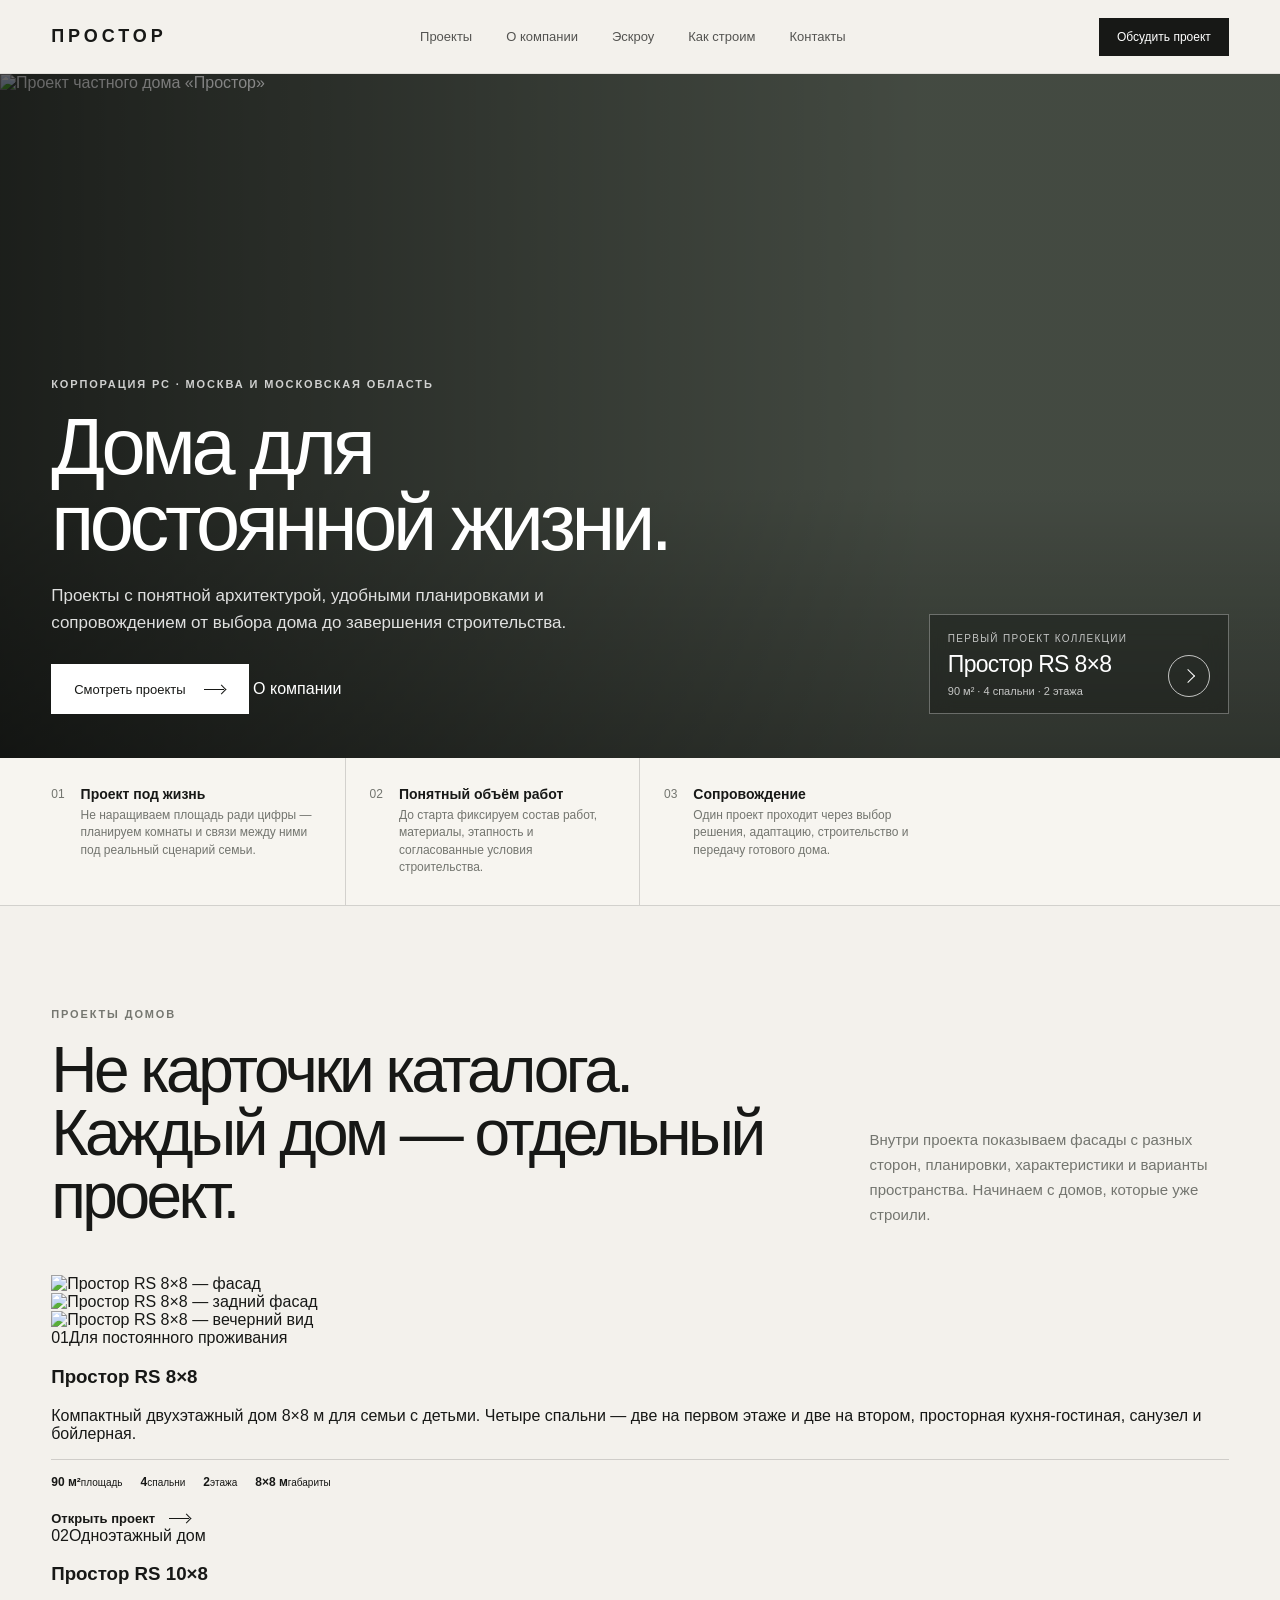
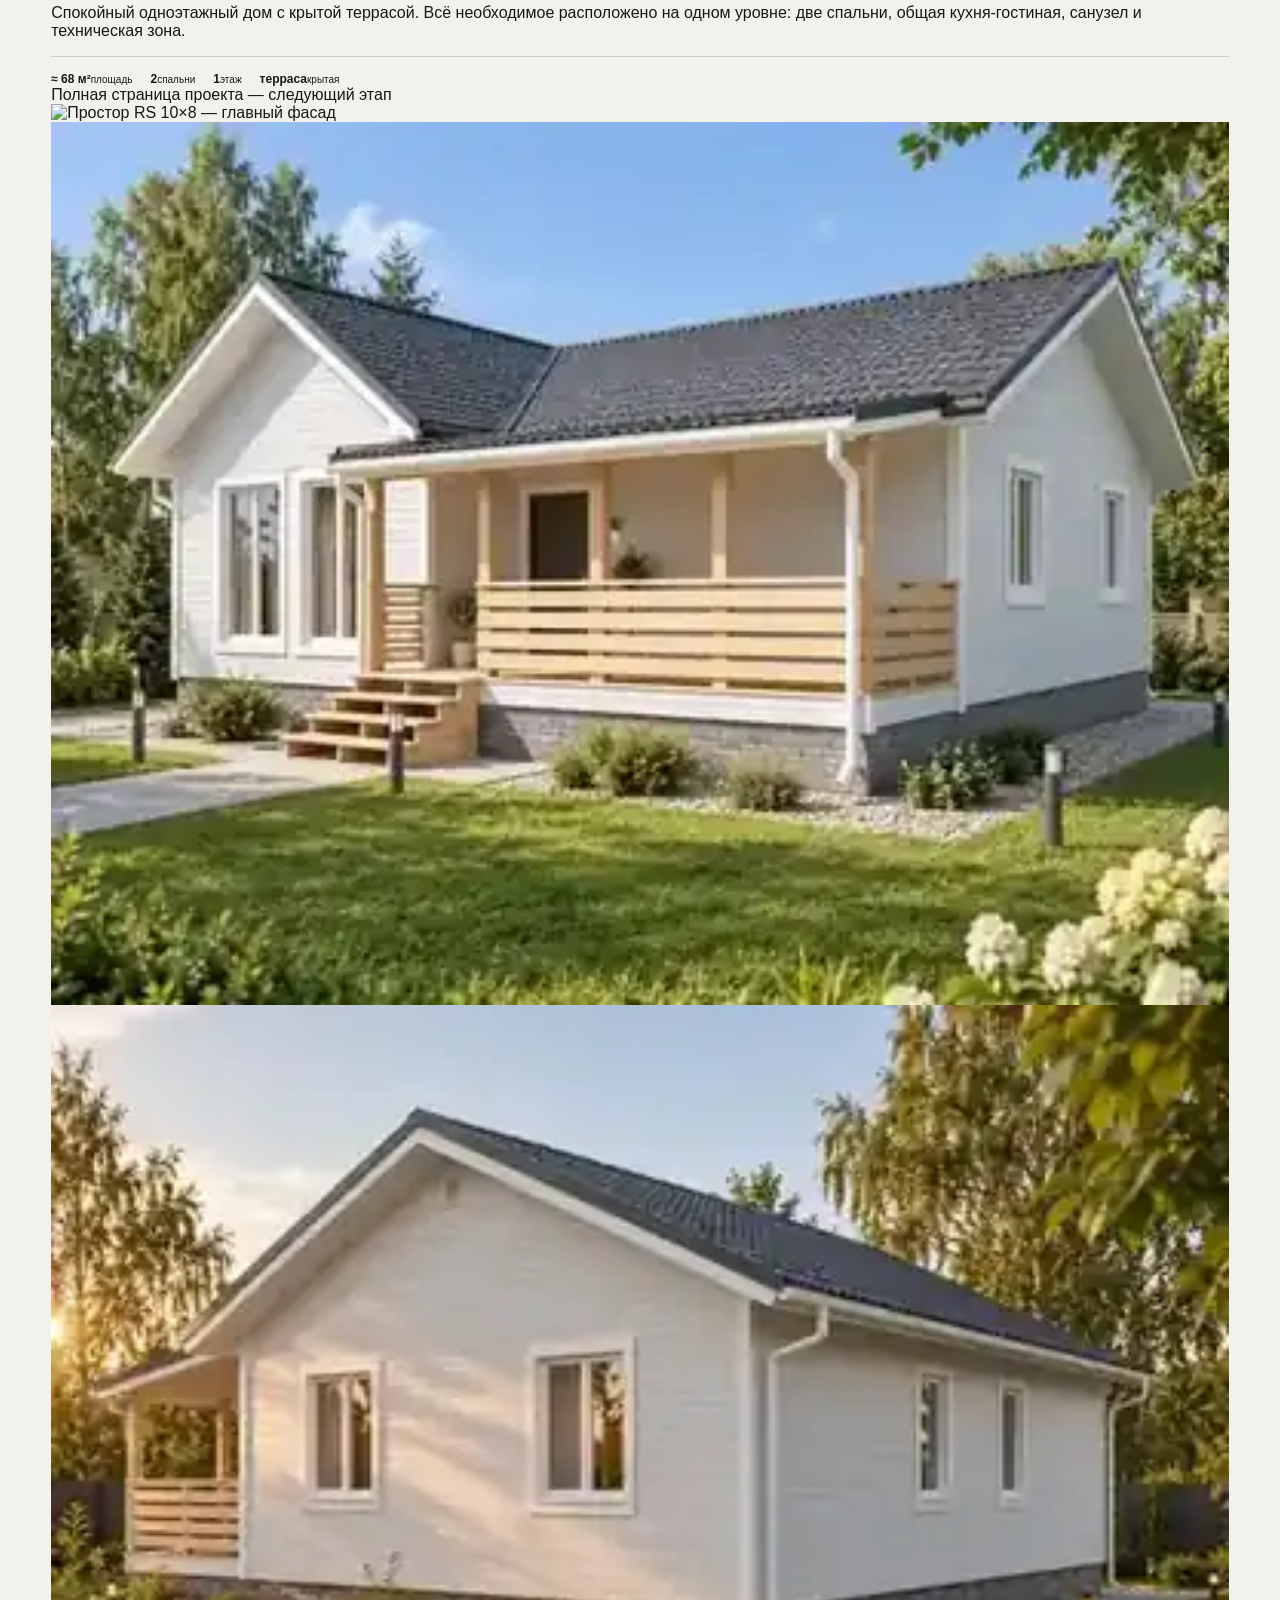
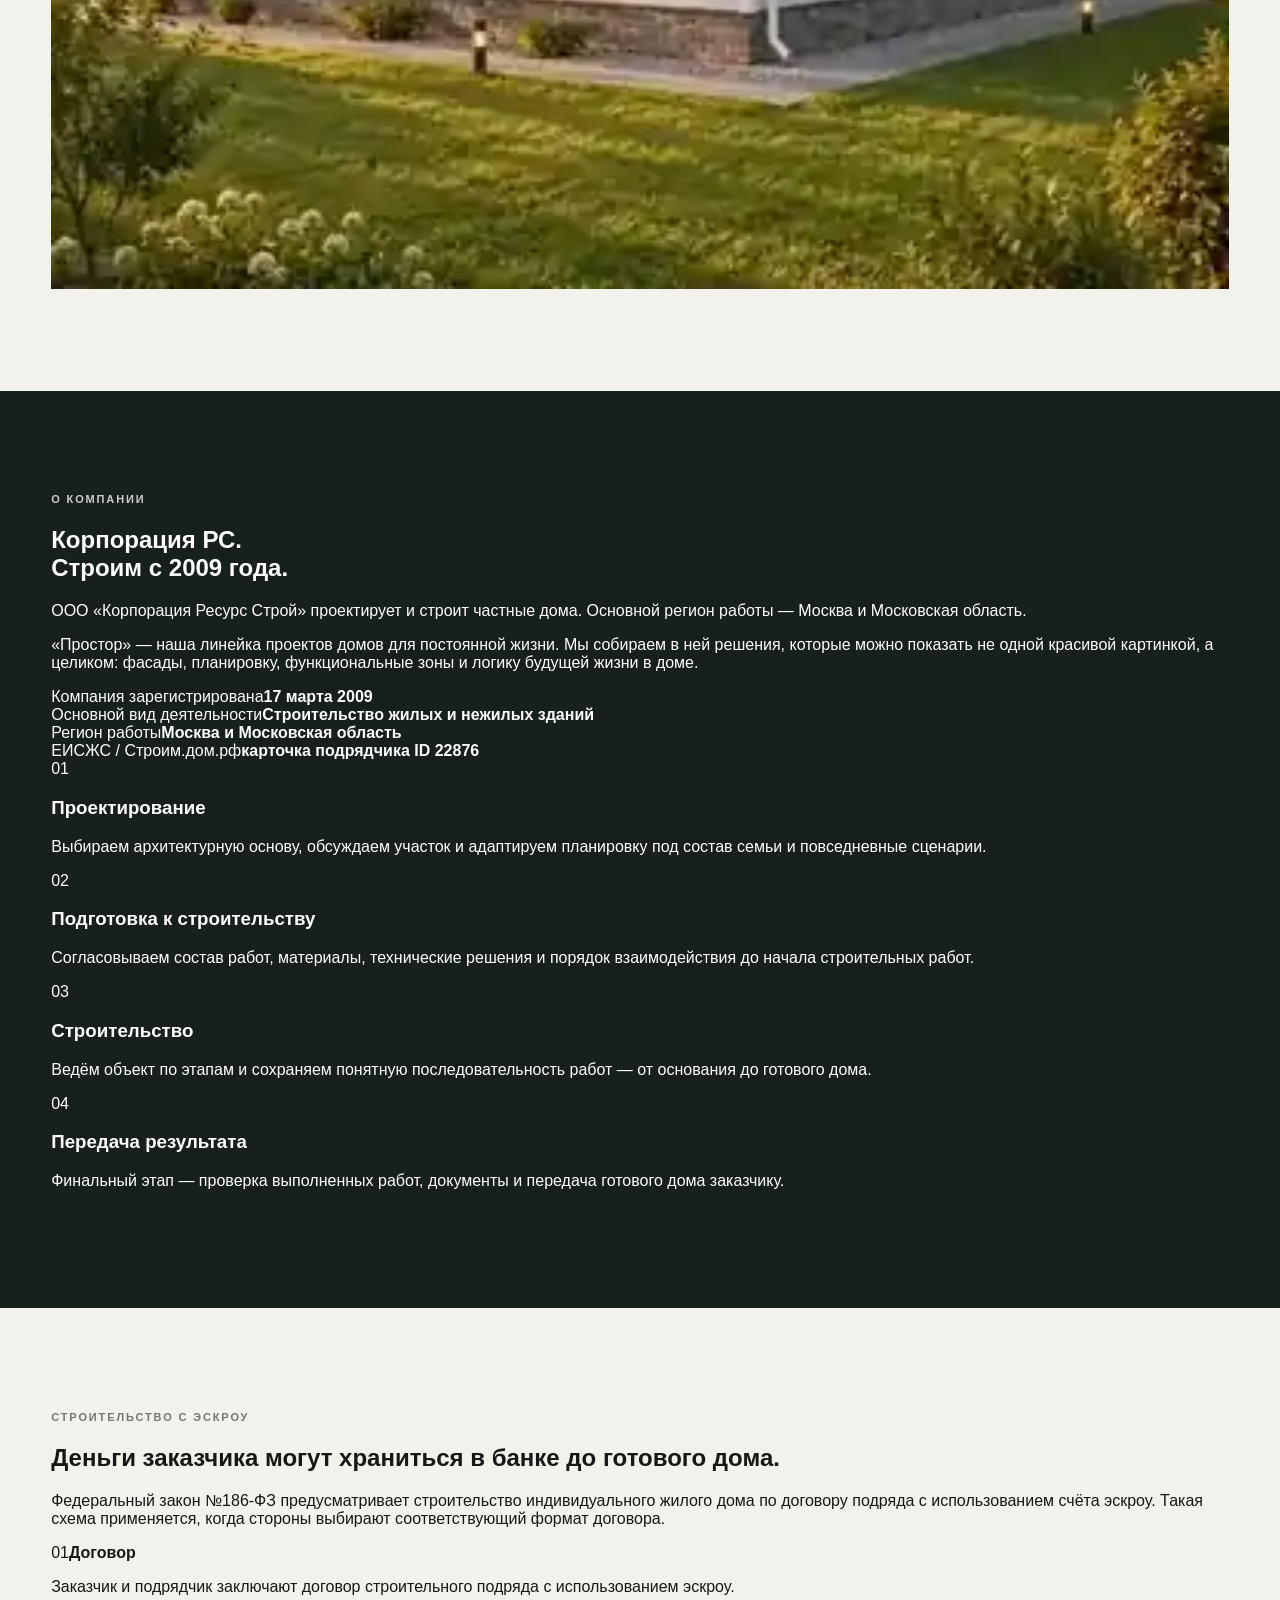
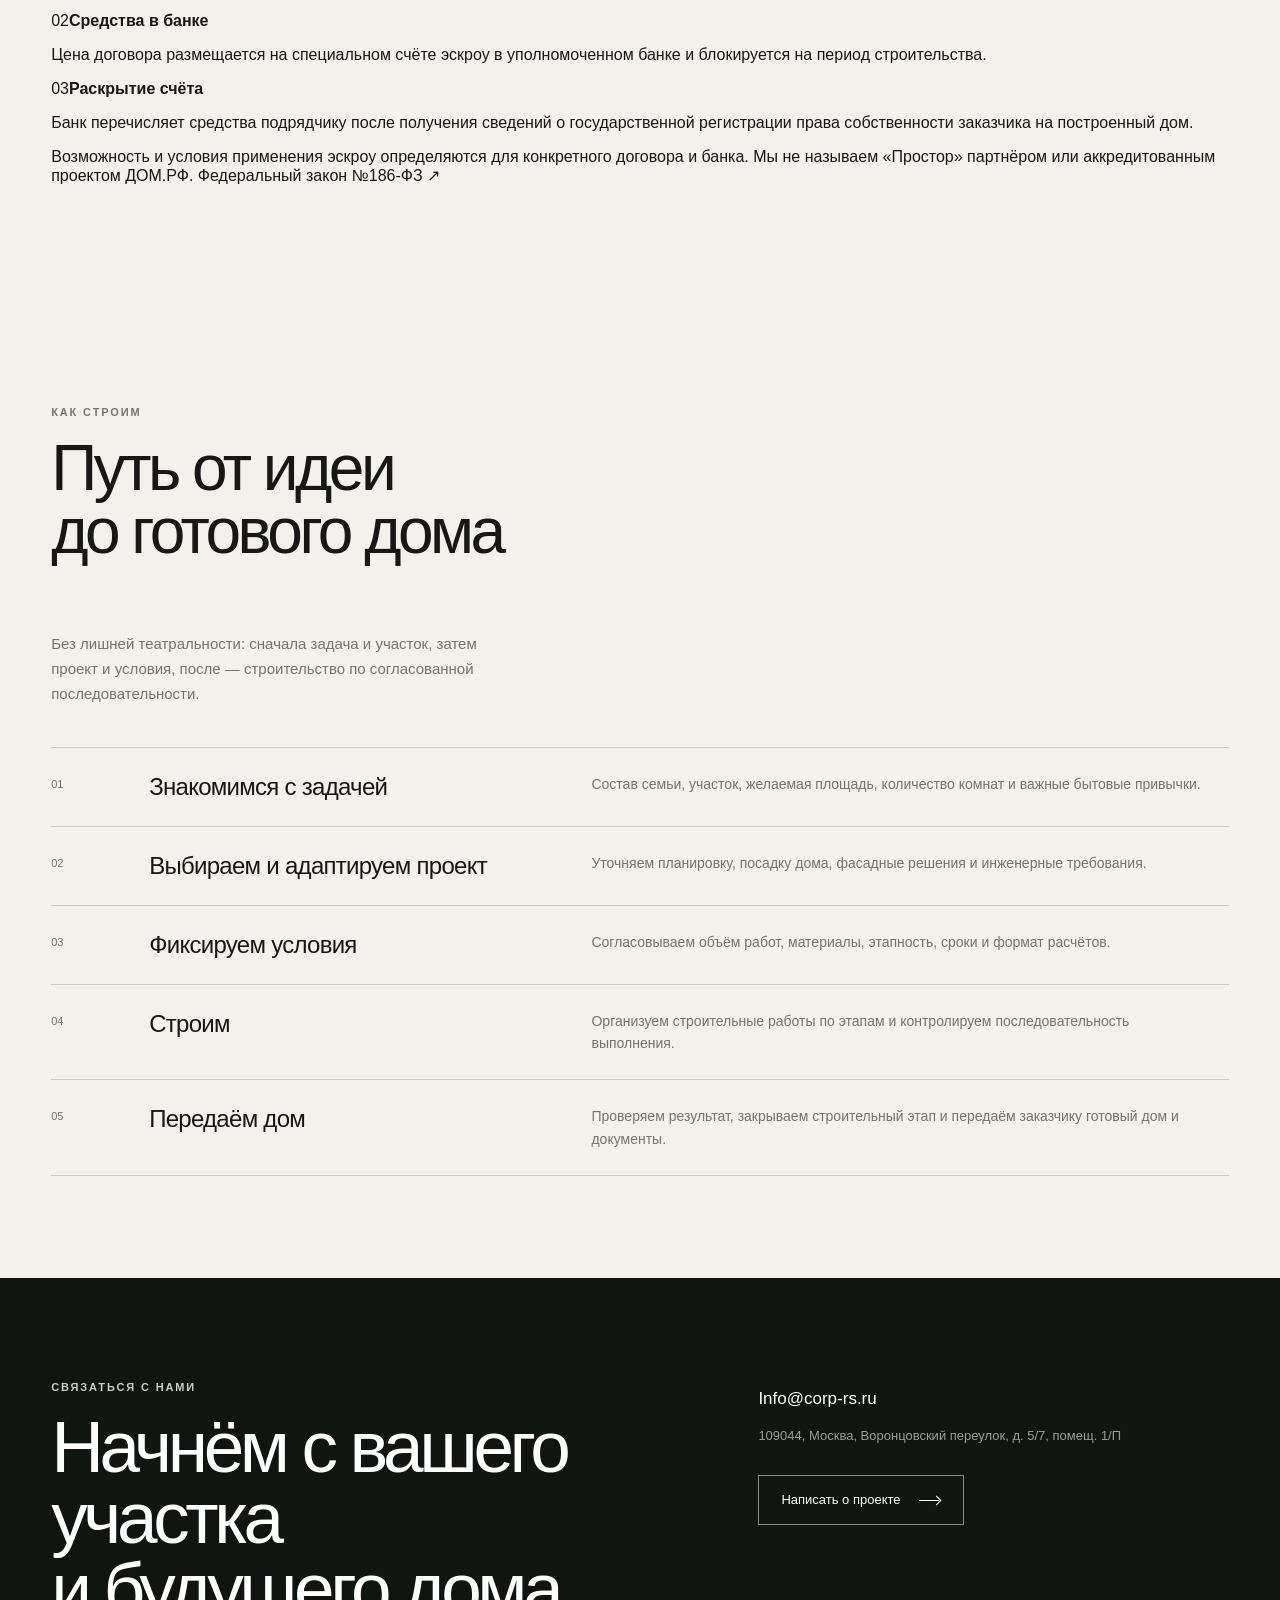
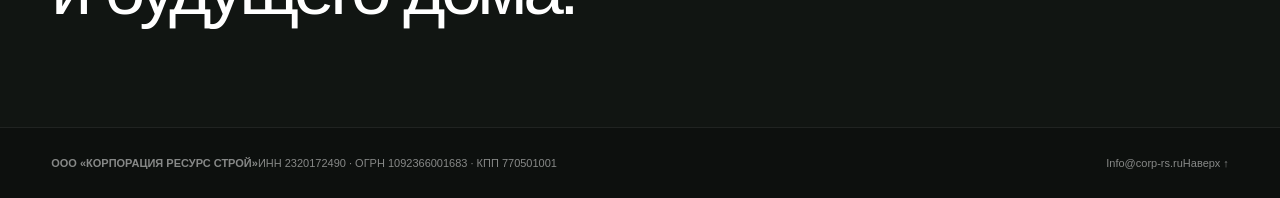
==== commit 4b2b94d4: "Expand company, escrow and project presentation" ====
--- a/index.html
+++ b/index.html
@@ -3,37 +3,175 @@
 <head>
   <meta charset="utf-8">
   <meta name="viewport" content="width=device-width,initial-scale=1,viewport-fit=cover">
-  <meta name="description" content="Корпорация РС — современные частные дома для постоянной жизни в Москве и Московской области.">
-  <meta name="theme-color" content="#f4f2ed">
-  <title>Простор — частные дома для постоянной жизни</title>
+  <meta name="description" content="ООО «Корпорация Ресурс Строй» — частные дома для постоянной жизни в Москве и Московской области. Проекты «Простор», строительство и сопровождение.">
+  <meta name="theme-color" content="#f2f0ea">
+  <title>Простор — проекты частных домов | Корпорация РС</title>
   <link rel="stylesheet" href="styles.css">
   <script defer src="script.js"></script>
 </head>
 <body>
   <a class="skip" href="#main">К содержанию</a>
+
   <header class="site-header" id="top">
     <div class="shell header-inner">
       <a class="brand" href="#top" aria-label="Простор — на главную">ПРОСТОР</a>
-      <nav class="desktop-nav" aria-label="Основная навигация"><a href="#projects">Проекты</a><a href="#about">О компании</a><a href="#process">Как строим</a><a href="#contacts">Контакты</a></nav>
-      <div class="header-actions"><a class="phone" href="tel:+79255007779">+7 925 500-77-79</a><a class="header-cta" href="#contacts">Получить консультацию</a><button class="menu-btn" type="button" aria-expanded="false" aria-controls="mobile-menu" aria-label="Открыть меню"><span></span><span></span></button></div>
+      <nav class="desktop-nav" aria-label="Основная навигация">
+        <a href="#projects">Проекты</a>
+        <a href="#about">О компании</a>
+        <a href="#escrow">Эскроу</a>
+        <a href="#process">Как строим</a>
+        <a href="#contacts">Контакты</a>
+      </nav>
+      <div class="header-actions">
+        <a class="header-cta" href="#contacts">Обсудить проект</a>
+        <button class="menu-btn" type="button" aria-expanded="false" aria-controls="mobile-menu" aria-label="Открыть меню"><span></span><span></span></button>
+      </div>
     </div>
-    <nav class="mobile-nav" id="mobile-menu" aria-label="Мобильная навигация" aria-hidden="true"><a href="#projects">Проекты</a><a href="#about">О компании</a><a href="#process">Как строим</a><a href="#contacts">Контакты</a><a href="tel:+79255007779">+7 925 500-77-79</a></nav>
+    <nav class="mobile-nav" id="mobile-menu" aria-label="Мобильная навигация" aria-hidden="true">
+      <a href="#projects">Проекты</a><a href="#about">О компании</a><a href="#escrow">Эскроу</a><a href="#process">Как строим</a><a href="#contacts">Контакты</a>
+    </nav>
   </header>
+
   <main id="main">
     <section class="hero" aria-labelledby="hero-title">
-      <picture style="position:absolute;inset:0"><source media="(max-width: 640px)" srcset="https://prostor-rs-homes.starmedved.chatgpt.site/assets/houses/prostor-mobile.png"><img class="hero-image" src="https://prostor-rs-homes.starmedved.chatgpt.site/assets/houses/prostor-master-hero.png" alt="Простор RS 8×8 — двухэтажный загородный дом"></picture>
+      <picture class="hero-picture">
+        <source media="(max-width:640px)" srcset="https://prostor-rs-homes.starmedved.chatgpt.site/assets/houses/prostor-mobile.png">
+        <img class="hero-image" src="https://prostor-rs-homes.starmedved.chatgpt.site/assets/houses/prostor-master-hero.png" alt="Проект частного дома «Простор»" fetchpriority="high">
+      </picture>
       <div class="hero-shade"></div>
       <div class="shell hero-inner">
-        <div class="hero-copy"><p class="eyebrow light">Частные дома для постоянной жизни</p><h1 id="hero-title">Дом для семьи.<br>Без лишних метров.</h1><p class="hero-lead">Продуманные проекты, понятные планировки и строительство с сопровождением от первого разговора до готового дома.</p><a class="button button-light" href="#projects">Смотреть проекты <span class="arrow-line" aria-hidden="true"></span></a></div>
-        <a class="hero-project" href="projects/rs-8x8.html"><span class="hero-project-kicker">Проект 01</span><strong>Простор RS 8×8</strong><span class="hero-specs">90 м² · 4 спальни · 2 этажа</span><span class="circle-arrow" aria-hidden="true"></span></a>
+        <div class="hero-copy">
+          <p class="eyebrow light">Корпорация РС · Москва и Московская область</p>
+          <h1 id="hero-title">Дома для<br>постоянной жизни.</h1>
+          <p class="hero-lead">Проекты с понятной архитектурой, удобными планировками и сопровождением от выбора дома до завершения строительства.</p>
+          <div class="hero-actions">
+            <a class="button button-light" href="#projects">Смотреть проекты <span class="arrow-line" aria-hidden="true"></span></a>
+            <a class="hero-secondary" href="#about">О компании</a>
+          </div>
+        </div>
+        <a class="hero-project" href="projects/rs-8x8.html">
+          <span class="hero-project-kicker">Первый проект коллекции</span>
+          <strong>Простор RS 8×8</strong>
+          <span class="hero-specs">90 м² · 4 спальни · 2 этажа</span>
+          <span class="circle-arrow" aria-hidden="true"></span>
+        </a>
       </div>
     </section>
-    <section class="benefits" aria-label="Преимущества"><div class="shell benefits-grid"><div class="benefit"><svg viewBox="0 0 32 32" aria-hidden="true"><path d="M5 14.5 16 5l11 9.5V27H19v-8h-6v8H5Z"/><path d="M11 27v-8h10v8"/></svg><div><strong>Продуманные проекты</strong><span>Планировки под реальную жизнь</span></div></div><div class="benefit"><svg viewBox="0 0 32 32" aria-hidden="true"><path d="M26 6C16 6 8 11 8 20c0 4 3 6 6 6 9 0 12-10 12-20Z"/><path d="M6 27c3-8 8-12 15-16"/></svg><div><strong>Надёжные материалы</strong><span>Понятные решения без лишнего</span></div></div><div class="benefit"><svg viewBox="0 0 32 32" aria-hidden="true"><path d="m16 4 10 4v7c0 7-4.5 11-10 13-5.5-2-10-6-10-13V8Z"/><path d="m11 16 3 3 7-7"/></svg><div><strong>Контроль строительства</strong><span>Этапы и сроки фиксируются</span></div></div><div class="benefit"><svg viewBox="0 0 32 32" aria-hidden="true"><circle cx="16" cy="16" r="11"/><path d="M16 9v8l5 3"/></svg><div><strong>Сопровождение</strong><span>Один контакт на всех этапах</span></div></div></div></section>
-    <section class="projects section" id="projects"><div class="shell"><div class="section-heading projects-heading"><div><p class="eyebrow">Проекты домов</p><h2>Выберите дом,<br>который подходит вам</h2></div><p class="section-intro">Начинаем с готовой архитектурной основы и адаптируем проект под участок, состав семьи и сценарий жизни.</p></div><div class="project-grid"><article class="project-card featured-card"><a class="project-media" href="projects/rs-8x8.html"><img src="https://prostor-rs-homes.starmedved.chatgpt.site/assets/houses/prostor-front-left.png" alt="Простор RS 8×8 — вид со стороны входной террасы" loading="lazy"><span class="project-open"><span class="sr-only">Открыть проект</span></span></a><div class="project-body"><div class="project-title-row"><h3>Простор RS 8×8</h3><span>01</span></div><p>Компактный двухэтажный дом для семьи с детьми: четыре спальни, кухня-гостиная, санузел и бойлерная.</p><div class="project-facts"><span>90 м²</span><span>4 спальни</span><span>2 этажа</span><span>8×8 м</span></div><a class="text-link" href="projects/rs-8x8.html">Смотреть проект <span class="arrow-line" aria-hidden="true"></span></a></div></article><article class="project-card"><div class="project-media static"><img src="https://prostor-rs-homes.starmedved.chatgpt.site/assets/projects/one-storey.png" alt="Простор RS 10×8 — одноэтажный дом с крытой террасой" loading="lazy"></div><div class="project-body"><div class="project-title-row"><h3>Простор RS 10×8</h3><span>02</span></div><p>Одноэтажный дом с крытой террасой, двумя спальнями и большой кухней-гостиной.</p><div class="project-facts"><span>≈ 68 м²</span><span>2 спальни</span><span>1 этаж</span><span>терраса</span></div><span class="project-note">Страница проекта готовится</span></div></article></div></div></section>
-    <section class="about section" id="about"><div class="shell about-grid about-grid-text"><div class="about-statement"><span>Корпорация РС</span><strong>С 2009 года</strong></div><div class="about-copy"><p class="eyebrow light">О компании</p><h2>Строим дома для жизни,<br>а не для каталога</h2><p>«Корпорация РС» проектирует и строит частные дома в Москве и Московской области. Для нас важны понятная архитектура, удобная планировка и решения, которые не усложняют жизнь владельцу.</p><div class="about-facts"><div><strong>2009</strong><span>год основания компании</span></div><div><strong>Москва + МО</strong><span>основной регион строительства</span></div></div></div></div></section>
-    <section class="process section" id="process"><div class="shell"><div class="section-heading compact-heading"><div><p class="eyebrow">Как строим</p><h2>Понятный путь<br>от проекта до дома</h2></div></div><div class="process-list"><div class="process-item"><span>01</span><h3>Выбираем основу</h3><p>Обсуждаем участок, состав семьи, площадь и требования к будущему дому.</p></div><div class="process-item"><span>02</span><h3>Адаптируем проект</h3><p>Уточняем планировку, фасадные решения и инженерные требования.</p></div><div class="process-item"><span>03</span><h3>Фиксируем объём работ</h3><p>Согласовываем состав работ, материалы, этапность и сроки до начала строительства.</p></div><div class="process-item"><span>04</span><h3>Строим и передаём</h3><p>Ведём строительство по этапам и передаём готовый результат после проверки.</p></div></div></div></section>
-    <section class="contact" id="contacts"><div class="shell contact-grid"><div><p class="eyebrow light">Обсудить дом</p><h2>Начнём с участка<br>и вашей задачи.</h2></div><div class="contact-info"><a class="contact-phone" href="tel:+79255007779">+7 925 500-77-79</a><a href="mailto:Info@corp-rs.ru">Info@corp-rs.ru</a><p>Москва, Воронцовский переулок, д. 5/7</p><a class="button button-outline" href="tel:+79255007779">Позвонить <span class="arrow-line" aria-hidden="true"></span></a></div></div></section>
+
+    <section class="benefits" aria-label="Основные принципы">
+      <div class="shell benefits-grid benefits-grid-3">
+        <div class="benefit"><span class="benefit-index">01</span><div><strong>Проект под жизнь</strong><span>Не наращиваем площадь ради цифры — планируем комнаты и связи между ними под реальный сценарий семьи.</span></div></div>
+        <div class="benefit"><span class="benefit-index">02</span><div><strong>Понятный объём работ</strong><span>До старта фиксируем состав работ, материалы, этапность и согласованные условия строительства.</span></div></div>
+        <div class="benefit"><span class="benefit-index">03</span><div><strong>Сопровождение</strong><span>Один проект проходит через выбор решения, адаптацию, строительство и передачу готового дома.</span></div></div>
+      </div>
+    </section>
+
+    <section class="projects section" id="projects">
+      <div class="shell">
+        <div class="section-heading projects-heading">
+          <div><p class="eyebrow">Проекты домов</p><h2>Не карточки каталога.<br>Каждый дом — отдельный проект.</h2></div>
+          <p class="section-intro">Внутри проекта показываем фасады с разных сторон, планировки, характеристики и варианты пространства. Начинаем с домов, которые уже строили.</p>
+        </div>
+
+        <article class="project-showcase">
+          <a class="project-collage" href="projects/rs-8x8.html" aria-label="Открыть проект Простор RS 8×8">
+            <img class="collage-main" src="https://prostor-rs-homes.starmedved.chatgpt.site/assets/houses/prostor-front-left.png" alt="Простор RS 8×8 — фасад">
+            <img src="https://prostor-rs-homes.starmedved.chatgpt.site/assets/houses/prostor-rear.png" alt="Простор RS 8×8 — задний фасад" loading="lazy">
+            <img src="https://prostor-rs-homes.starmedved.chatgpt.site/assets/houses/prostor-evening.png" alt="Простор RS 8×8 — вечерний вид" loading="lazy">
+          </a>
+          <div class="showcase-copy">
+            <div class="showcase-top"><span class="project-no">01</span><span class="project-type">Для постоянного проживания</span></div>
+            <h3>Простор RS 8×8</h3>
+            <p>Компактный двухэтажный дом 8×8 м для семьи с детьми. Четыре спальни — две на первом этаже и две на втором, просторная кухня-гостиная, санузел и бойлерная.</p>
+            <div class="project-facts project-facts-table"><span><b>90 м²</b><small>площадь</small></span><span><b>4</b><small>спальни</small></span><span><b>2</b><small>этажа</small></span><span><b>8×8 м</b><small>габариты</small></span></div>
+            <a class="text-link" href="projects/rs-8x8.html">Открыть проект <span class="arrow-line" aria-hidden="true"></span></a>
+          </div>
+        </article>
+
+        <article class="project-showcase reverse">
+          <div class="showcase-copy">
+            <div class="showcase-top"><span class="project-no">02</span><span class="project-type">Одноэтажный дом</span></div>
+            <h3>Простор RS 10×8</h3>
+            <p>Спокойный одноэтажный дом с крытой террасой. Всё необходимое расположено на одном уровне: две спальни, общая кухня-гостиная, санузел и техническая зона.</p>
+            <div class="project-facts project-facts-table"><span><b>≈ 68 м²</b><small>площадь</small></span><span><b>2</b><small>спальни</small></span><span><b>1</b><small>этаж</small></span><span><b>терраса</b><small>крытая</small></span></div>
+            <span class="project-status">Полная страница проекта — следующий этап</span>
+          </div>
+          <div class="project-collage project-collage-light" aria-label="Фотографии проекта Простор RS 10×8">
+            <img class="collage-main" src="https://prostor-rs-homes.starmedved.chatgpt.site/assets/projects/one-storey.png" alt="Простор RS 10×8 — главный фасад" loading="lazy">
+            <img src="assets/rs10-front.webp" alt="Простор RS 10×8 — терраса" loading="lazy">
+            <img src="assets/rs10-rear.webp" alt="Простор RS 10×8 — задний фасад" loading="lazy">
+          </div>
+        </article>
+      </div>
+    </section>
+
+    <section class="about section" id="about">
+      <div class="shell about-intro">
+        <div><p class="eyebrow light">О компании</p><h2>Корпорация РС.<br>Строим с 2009 года.</h2></div>
+        <div class="about-lead">
+          <p>ООО «Корпорация Ресурс Строй» проектирует и строит частные дома. Основной регион работы — Москва и Московская область.</p>
+          <p>«Простор» — наша линейка проектов домов для постоянной жизни. Мы собираем в ней решения, которые можно показать не одной красивой картинкой, а целиком: фасады, планировку, функциональные зоны и логику будущей жизни в доме.</p>
+        </div>
+      </div>
+      <div class="shell company-facts-grid">
+        <div><span>Компания зарегистрирована</span><strong>17 марта 2009</strong></div>
+        <div><span>Основной вид деятельности</span><strong>Строительство жилых и нежилых зданий</strong></div>
+        <div><span>Регион работы</span><strong>Москва и Московская область</strong></div>
+        <div><span>ЕИСЖС / Строим.дом.рф</span><strong>карточка подрядчика ID 22876</strong></div>
+      </div>
+      <div class="shell about-detail-grid">
+        <article><span>01</span><h3>Проектирование</h3><p>Выбираем архитектурную основу, обсуждаем участок и адаптируем планировку под состав семьи и повседневные сценарии.</p></article>
+        <article><span>02</span><h3>Подготовка к строительству</h3><p>Согласовываем состав работ, материалы, технические решения и порядок взаимодействия до начала строительных работ.</p></article>
+        <article><span>03</span><h3>Строительство</h3><p>Ведём объект по этапам и сохраняем понятную последовательность работ — от основания до готового дома.</p></article>
+        <article><span>04</span><h3>Передача результата</h3><p>Финальный этап — проверка выполненных работ, документы и передача готового дома заказчику.</p></article>
+      </div>
+    </section>
+
+    <section class="escrow section" id="escrow">
+      <div class="shell escrow-grid">
+        <div class="escrow-heading"><p class="eyebrow">Строительство с эскроу</p><h2>Деньги заказчика могут храниться в банке до готового дома.</h2></div>
+        <div class="escrow-copy">
+          <p class="escrow-lead">Федеральный закон №186-ФЗ предусматривает строительство индивидуального жилого дома по договору подряда с использованием счёта эскроу. Такая схема применяется, когда стороны выбирают соответствующий формат договора.</p>
+          <div class="escrow-steps">
+            <div><span>01</span><strong>Договор</strong><p>Заказчик и подрядчик заключают договор строительного подряда с использованием эскроу.</p></div>
+            <div><span>02</span><strong>Средства в банке</strong><p>Цена договора размещается на специальном счёте эскроу в уполномоченном банке и блокируется на период строительства.</p></div>
+            <div><span>03</span><strong>Раскрытие счёта</strong><p>Банк перечисляет средства подрядчику после получения сведений о государственной регистрации права собственности заказчика на построенный дом.</p></div>
+          </div>
+          <p class="legal-note">Возможность и условия применения эскроу определяются для конкретного договора и банка. Мы не называем «Простор» партнёром или аккредитованным проектом ДОМ.РФ. <a href="https://publication.pravo.gov.ru/document/0001202407220001" target="_blank" rel="noopener">Федеральный закон №186-ФЗ ↗</a></p>
+        </div>
+      </div>
+    </section>
+
+    <section class="process section" id="process">
+      <div class="shell">
+        <div class="section-heading compact-heading"><div><p class="eyebrow">Как строим</p><h2>Путь от идеи<br>до готового дома</h2></div><p class="section-intro">Без лишней театральности: сначала задача и участок, затем проект и условия, после — строительство по согласованной последовательности.</p></div>
+        <div class="process-list">
+          <div class="process-item"><span>01</span><h3>Знакомимся с задачей</h3><p>Состав семьи, участок, желаемая площадь, количество комнат и важные бытовые привычки.</p></div>
+          <div class="process-item"><span>02</span><h3>Выбираем и адаптируем проект</h3><p>Уточняем планировку, посадку дома, фасадные решения и инженерные требования.</p></div>
+          <div class="process-item"><span>03</span><h3>Фиксируем условия</h3><p>Согласовываем объём работ, материалы, этапность, сроки и формат расчётов.</p></div>
+          <div class="process-item"><span>04</span><h3>Строим</h3><p>Организуем строительные работы по этапам и контролируем последовательность выполнения.</p></div>
+          <div class="process-item"><span>05</span><h3>Передаём дом</h3><p>Проверяем результат, закрываем строительный этап и передаём заказчику готовый дом и документы.</p></div>
+        </div>
+      </div>
+    </section>
+
+    <section class="contact" id="contacts">
+      <div class="shell contact-grid">
+        <div><p class="eyebrow light">Связаться с нами</p><h2>Начнём с вашего участка<br>и будущего дома.</h2></div>
+        <div class="contact-info">
+          <a class="contact-email" href="mailto:Info@corp-rs.ru?subject=Проект%20дома%20Простор">Info@corp-rs.ru</a>
+          <p>109044, Москва, Воронцовский переулок, д. 5/7, помещ. 1/П</p>
+          <a class="button button-outline" href="mailto:Info@corp-rs.ru?subject=Хочу%20обсудить%20проект%20дома">Написать о проекте <span class="arrow-line" aria-hidden="true"></span></a>
+        </div>
+      </div>
+    </section>
   </main>
-  <footer class="footer"><div class="shell footer-inner"><span>© 2026 ООО «КОРПОРАЦИЯ РЕСУРС СТРОЙ»</span><a href="#top">Наверх ↑</a></div></footer>
+
+  <footer class="footer">
+    <div class="shell footer-inner footer-rich">
+      <div><strong>ООО «КОРПОРАЦИЯ РЕСУРС СТРОЙ»</strong><span>ИНН 2320172490 · ОГРН 1092366001683 · КПП 770501001</span></div>
+      <div><a href="mailto:Info@corp-rs.ru">Info@corp-rs.ru</a><a href="#top">Наверх ↑</a></div>
+    </div>
+  </footer>
 </body>
 </html>
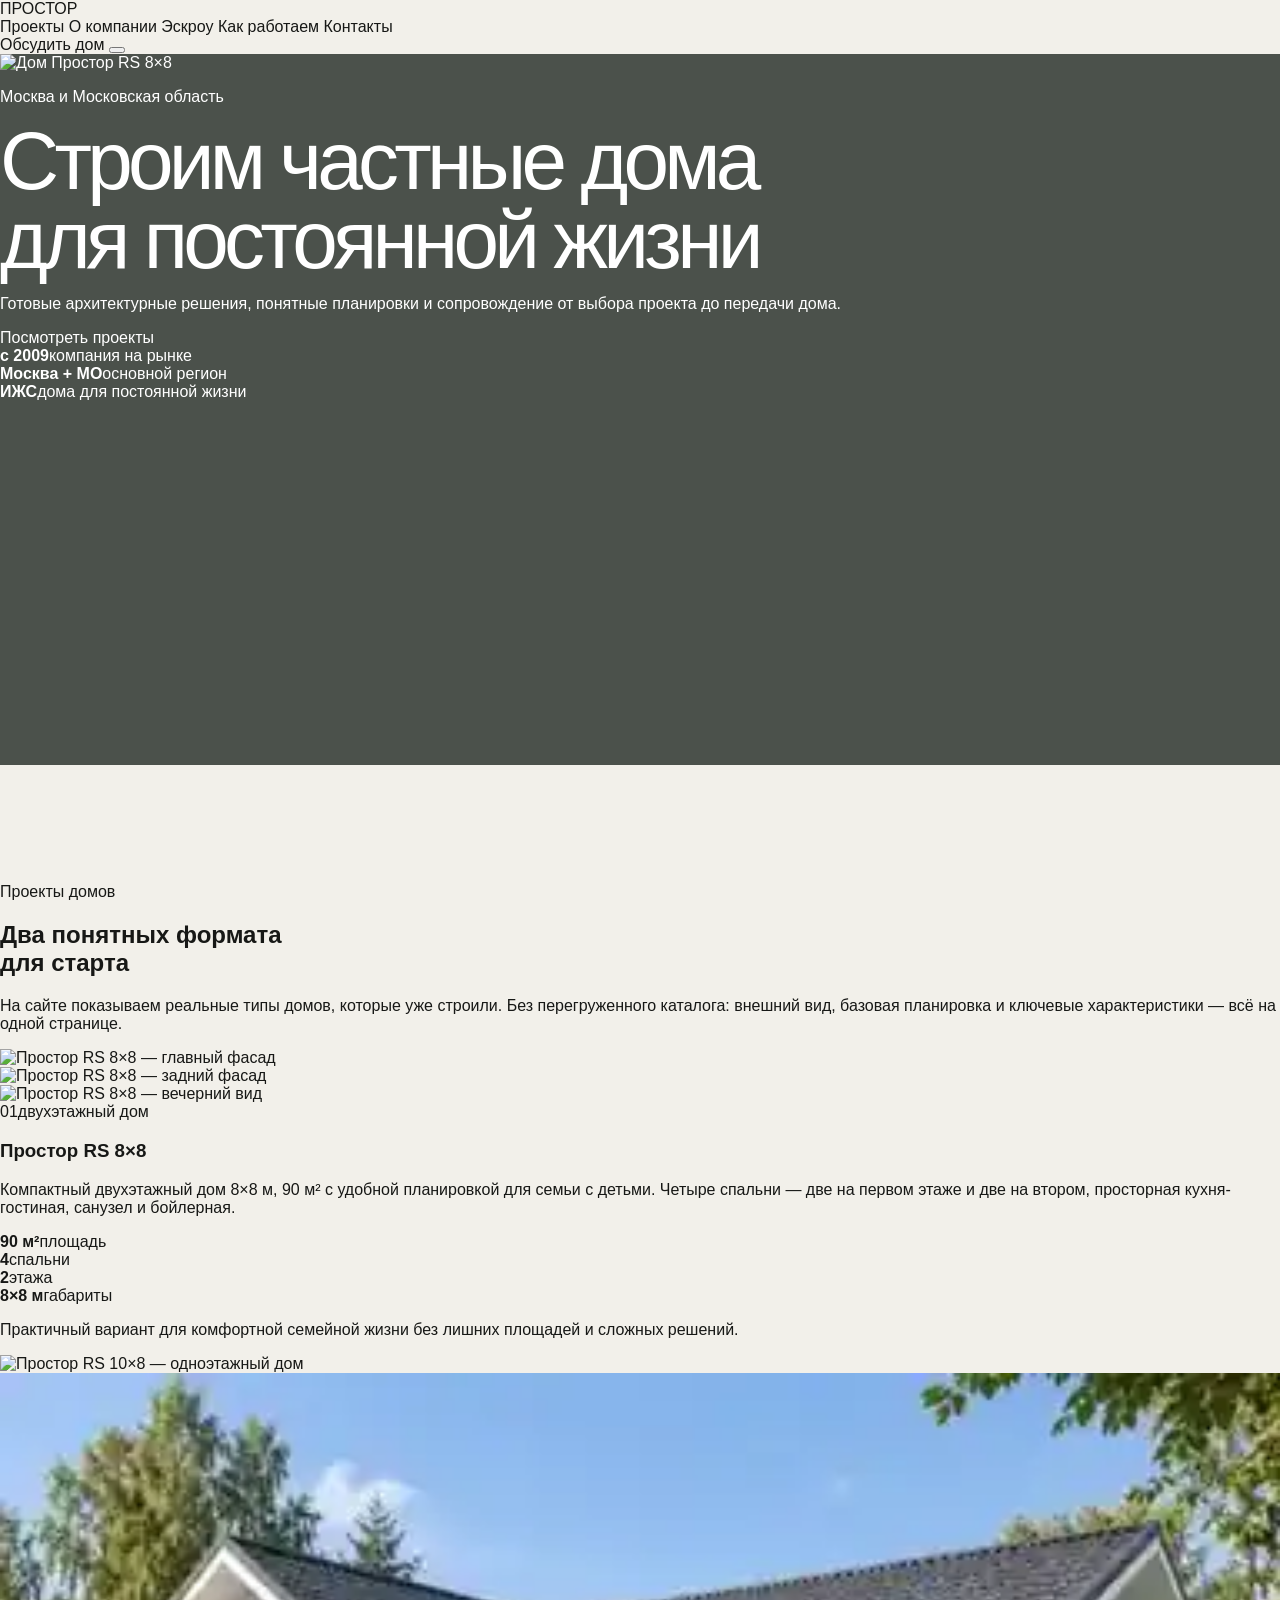
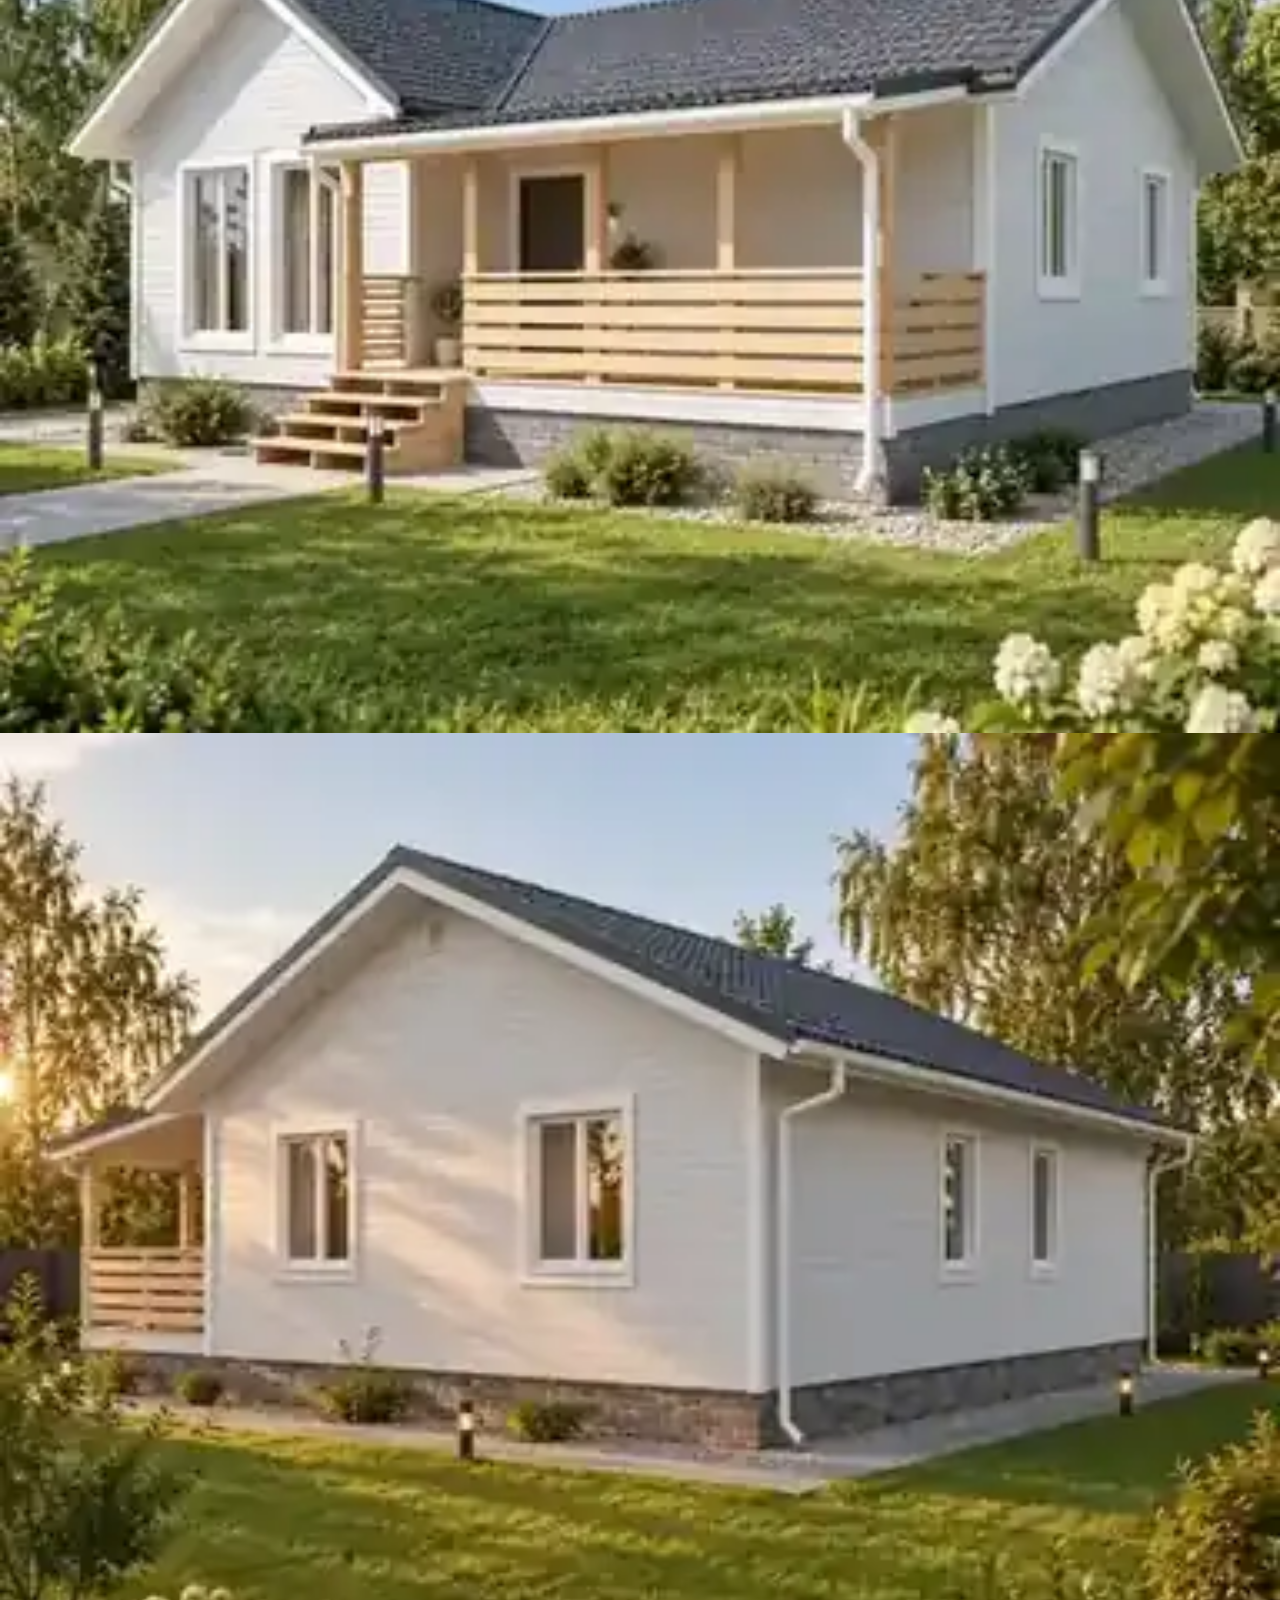
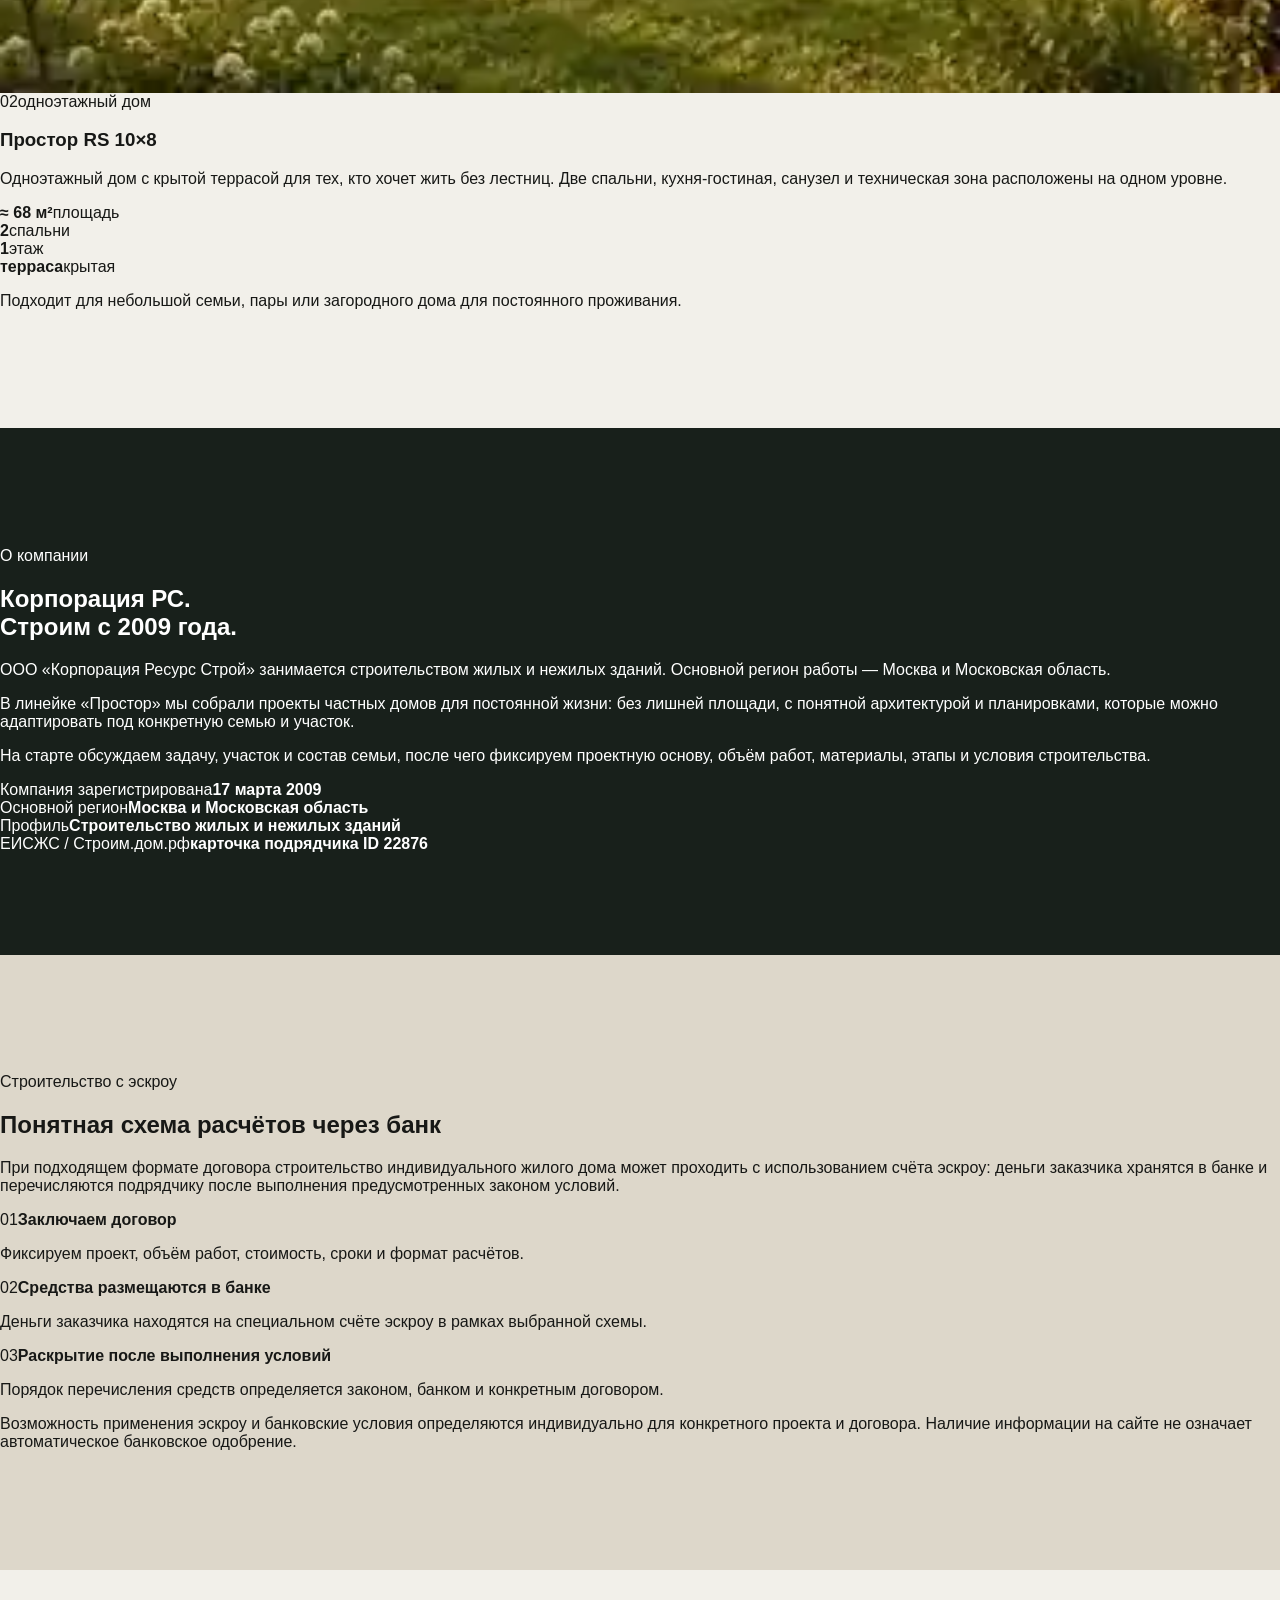
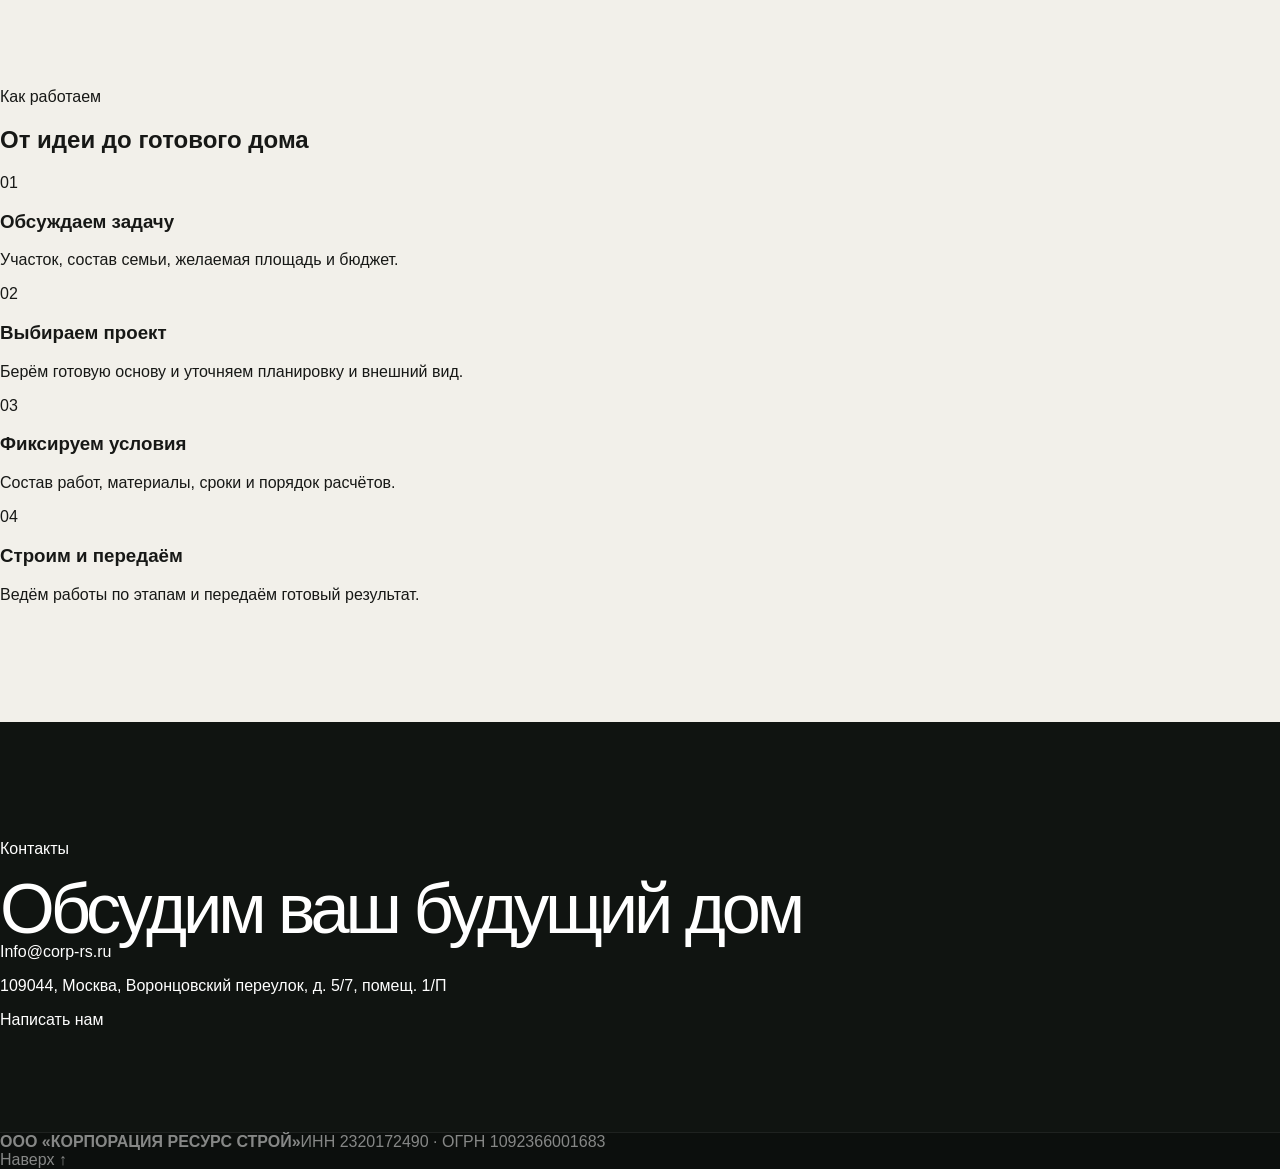
==== commit ded44d8d: "Rebuild as clean one-page Prostor site" ====
--- a/index.html
+++ b/index.html
@@ -3,174 +3,174 @@
 <head>
   <meta charset="utf-8">
   <meta name="viewport" content="width=device-width,initial-scale=1,viewport-fit=cover">
-  <meta name="description" content="ООО «Корпорация Ресурс Строй» — частные дома для постоянной жизни в Москве и Московской области. Проекты «Простор», строительство и сопровождение.">
-  <meta name="theme-color" content="#f2f0ea">
-  <title>Простор — проекты частных домов | Корпорация РС</title>
+  <meta name="description" content="Простор — проекты частных домов от ООО «Корпорация Ресурс Строй». Москва и Московская область.">
+  <meta name="theme-color" content="#f4f1eb">
+  <title>Простор — частные дома для постоянной жизни</title>
   <link rel="stylesheet" href="styles.css">
   <script defer src="script.js"></script>
 </head>
 <body>
-  <a class="skip" href="#main">К содержанию</a>
-
-  <header class="site-header" id="top">
-    <div class="shell header-inner">
-      <a class="brand" href="#top" aria-label="Простор — на главную">ПРОСТОР</a>
-      <nav class="desktop-nav" aria-label="Основная навигация">
+  <header class="header" id="top">
+    <div class="wrap header__inner">
+      <a class="logo" href="#top">ПРОСТОР</a>
+      <nav class="nav" aria-label="Навигация">
         <a href="#projects">Проекты</a>
         <a href="#about">О компании</a>
         <a href="#escrow">Эскроу</a>
-        <a href="#process">Как строим</a>
+        <a href="#steps">Как работаем</a>
         <a href="#contacts">Контакты</a>
       </nav>
-      <div class="header-actions">
-        <a class="header-cta" href="#contacts">Обсудить проект</a>
-        <button class="menu-btn" type="button" aria-expanded="false" aria-controls="mobile-menu" aria-label="Открыть меню"><span></span><span></span></button>
-      </div>
+      <a class="header__cta" href="#contacts">Обсудить дом</a>
+      <button class="menu" type="button" aria-label="Открыть меню" aria-expanded="false"><span></span><span></span></button>
     </div>
-    <nav class="mobile-nav" id="mobile-menu" aria-label="Мобильная навигация" aria-hidden="true">
-      <a href="#projects">Проекты</a><a href="#about">О компании</a><a href="#escrow">Эскроу</a><a href="#process">Как строим</a><a href="#contacts">Контакты</a>
+    <nav class="mobile-nav" aria-hidden="true">
+      <a href="#projects">Проекты</a>
+      <a href="#about">О компании</a>
+      <a href="#escrow">Эскроу</a>
+      <a href="#steps">Как работаем</a>
+      <a href="#contacts">Контакты</a>
     </nav>
   </header>
 
-  <main id="main">
-    <section class="hero" aria-labelledby="hero-title">
-      <picture class="hero-picture">
-        <source media="(max-width:640px)" srcset="https://prostor-rs-homes.starmedved.chatgpt.site/assets/houses/prostor-mobile.png">
-        <img class="hero-image" src="https://prostor-rs-homes.starmedved.chatgpt.site/assets/houses/prostor-master-hero.png" alt="Проект частного дома «Простор»" fetchpriority="high">
-      </picture>
-      <div class="hero-shade"></div>
-      <div class="shell hero-inner">
-        <div class="hero-copy">
-          <p class="eyebrow light">Корпорация РС · Москва и Московская область</p>
-          <h1 id="hero-title">Дома для<br>постоянной жизни.</h1>
-          <p class="hero-lead">Проекты с понятной архитектурой, удобными планировками и сопровождением от выбора дома до завершения строительства.</p>
-          <div class="hero-actions">
-            <a class="button button-light" href="#projects">Смотреть проекты <span class="arrow-line" aria-hidden="true"></span></a>
-            <a class="hero-secondary" href="#about">О компании</a>
-          </div>
+  <main>
+    <section class="hero">
+      <img class="hero__image" src="https://prostor-rs-homes.starmedved.chatgpt.site/assets/houses/prostor-master-hero.png" alt="Дом Простор RS 8×8" fetchpriority="high">
+      <div class="hero__overlay"></div>
+      <div class="wrap hero__content">
+        <div class="hero__text">
+          <p class="kicker light">Москва и Московская область</p>
+          <h1>Строим частные дома<br>для постоянной жизни</h1>
+          <p>Готовые архитектурные решения, понятные планировки и сопровождение от выбора проекта до передачи дома.</p>
+          <a class="btn btn--light" href="#projects">Посмотреть проекты</a>
         </div>
-        <a class="hero-project" href="projects/rs-8x8.html">
-          <span class="hero-project-kicker">Первый проект коллекции</span>
-          <strong>Простор RS 8×8</strong>
-          <span class="hero-specs">90 м² · 4 спальни · 2 этажа</span>
-          <span class="circle-arrow" aria-hidden="true"></span>
-        </a>
+        <div class="hero__facts" aria-label="Основные факты">
+          <div><strong>с 2009</strong><span>компания на рынке</span></div>
+          <div><strong>Москва + МО</strong><span>основной регион</span></div>
+          <div><strong>ИЖС</strong><span>дома для постоянной жизни</span></div>
+        </div>
       </div>
     </section>
 
-    <section class="benefits" aria-label="Основные принципы">
-      <div class="shell benefits-grid benefits-grid-3">
-        <div class="benefit"><span class="benefit-index">01</span><div><strong>Проект под жизнь</strong><span>Не наращиваем площадь ради цифры — планируем комнаты и связи между ними под реальный сценарий семьи.</span></div></div>
-        <div class="benefit"><span class="benefit-index">02</span><div><strong>Понятный объём работ</strong><span>До старта фиксируем состав работ, материалы, этапность и согласованные условия строительства.</span></div></div>
-        <div class="benefit"><span class="benefit-index">03</span><div><strong>Сопровождение</strong><span>Один проект проходит через выбор решения, адаптацию, строительство и передачу готового дома.</span></div></div>
-      </div>
-    </section>
-
-    <section class="projects section" id="projects">
-      <div class="shell">
-        <div class="section-heading projects-heading">
-          <div><p class="eyebrow">Проекты домов</p><h2>Не карточки каталога.<br>Каждый дом — отдельный проект.</h2></div>
-          <p class="section-intro">Внутри проекта показываем фасады с разных сторон, планировки, характеристики и варианты пространства. Начинаем с домов, которые уже строили.</p>
+    <section class="section" id="projects">
+      <div class="wrap">
+        <div class="section-head">
+          <div><p class="kicker">Проекты домов</p><h2>Два понятных формата<br>для старта</h2></div>
+          <p>На сайте показываем реальные типы домов, которые уже строили. Без перегруженного каталога: внешний вид, базовая планировка и ключевые характеристики — всё на одной странице.</p>
         </div>
 
-        <article class="project-showcase">
-          <a class="project-collage" href="projects/rs-8x8.html" aria-label="Открыть проект Простор RS 8×8">
-            <img class="collage-main" src="https://prostor-rs-homes.starmedved.chatgpt.site/assets/houses/prostor-front-left.png" alt="Простор RS 8×8 — фасад">
+        <article class="project">
+          <div class="project__gallery">
+            <img class="project__main" src="https://prostor-rs-homes.starmedved.chatgpt.site/assets/houses/prostor-front-left.png" alt="Простор RS 8×8 — главный фасад" loading="lazy">
             <img src="https://prostor-rs-homes.starmedved.chatgpt.site/assets/houses/prostor-rear.png" alt="Простор RS 8×8 — задний фасад" loading="lazy">
             <img src="https://prostor-rs-homes.starmedved.chatgpt.site/assets/houses/prostor-evening.png" alt="Простор RS 8×8 — вечерний вид" loading="lazy">
-          </a>
-          <div class="showcase-copy">
-            <div class="showcase-top"><span class="project-no">01</span><span class="project-type">Для постоянного проживания</span></div>
+          </div>
+          <div class="project__info">
+            <div class="project__top"><span>01</span><span>двухэтажный дом</span></div>
             <h3>Простор RS 8×8</h3>
-            <p>Компактный двухэтажный дом 8×8 м для семьи с детьми. Четыре спальни — две на первом этаже и две на втором, просторная кухня-гостиная, санузел и бойлерная.</p>
-            <div class="project-facts project-facts-table"><span><b>90 м²</b><small>площадь</small></span><span><b>4</b><small>спальни</small></span><span><b>2</b><small>этажа</small></span><span><b>8×8 м</b><small>габариты</small></span></div>
-            <a class="text-link" href="projects/rs-8x8.html">Открыть проект <span class="arrow-line" aria-hidden="true"></span></a>
+            <p>Компактный двухэтажный дом 8×8 м, 90 м² с удобной планировкой для семьи с детьми. Четыре спальни — две на первом этаже и две на втором, просторная кухня-гостиная, санузел и бойлерная.</p>
+            <div class="specs">
+              <div><b>90 м²</b><span>площадь</span></div>
+              <div><b>4</b><span>спальни</span></div>
+              <div><b>2</b><span>этажа</span></div>
+              <div><b>8×8 м</b><span>габариты</span></div>
+            </div>
+            <p class="project__note">Практичный вариант для комфортной семейной жизни без лишних площадей и сложных решений.</p>
           </div>
         </article>
 
-        <article class="project-showcase reverse">
-          <div class="showcase-copy">
-            <div class="showcase-top"><span class="project-no">02</span><span class="project-type">Одноэтажный дом</span></div>
-            <h3>Простор RS 10×8</h3>
-            <p>Спокойный одноэтажный дом с крытой террасой. Всё необходимое расположено на одном уровне: две спальни, общая кухня-гостиная, санузел и техническая зона.</p>
-            <div class="project-facts project-facts-table"><span><b>≈ 68 м²</b><small>площадь</small></span><span><b>2</b><small>спальни</small></span><span><b>1</b><small>этаж</small></span><span><b>терраса</b><small>крытая</small></span></div>
-            <span class="project-status">Полная страница проекта — следующий этап</span>
-          </div>
-          <div class="project-collage project-collage-light" aria-label="Фотографии проекта Простор RS 10×8">
-            <img class="collage-main" src="https://prostor-rs-homes.starmedved.chatgpt.site/assets/projects/one-storey.png" alt="Простор RS 10×8 — главный фасад" loading="lazy">
+        <article class="project project--reverse">
+          <div class="project__gallery project__gallery--light">
+            <img class="project__main" src="https://prostor-rs-homes.starmedved.chatgpt.site/assets/projects/one-storey.png" alt="Простор RS 10×8 — одноэтажный дом" loading="lazy">
             <img src="assets/rs10-front.webp" alt="Простор RS 10×8 — терраса" loading="lazy">
             <img src="assets/rs10-rear.webp" alt="Простор RS 10×8 — задний фасад" loading="lazy">
+          </div>
+          <div class="project__info">
+            <div class="project__top"><span>02</span><span>одноэтажный дом</span></div>
+            <h3>Простор RS 10×8</h3>
+            <p>Одноэтажный дом с крытой террасой для тех, кто хочет жить без лестниц. Две спальни, кухня-гостиная, санузел и техническая зона расположены на одном уровне.</p>
+            <div class="specs">
+              <div><b>≈ 68 м²</b><span>площадь</span></div>
+              <div><b>2</b><span>спальни</span></div>
+              <div><b>1</b><span>этаж</span></div>
+              <div><b>терраса</b><span>крытая</span></div>
+            </div>
+            <p class="project__note">Подходит для небольшой семьи, пары или загородного дома для постоянного проживания.</p>
           </div>
         </article>
       </div>
     </section>
 
     <section class="about section" id="about">
-      <div class="shell about-intro">
-        <div><p class="eyebrow light">О компании</p><h2>Корпорация РС.<br>Строим с 2009 года.</h2></div>
-        <div class="about-lead">
-          <p>ООО «Корпорация Ресурс Строй» проектирует и строит частные дома. Основной регион работы — Москва и Московская область.</p>
-          <p>«Простор» — наша линейка проектов домов для постоянной жизни. Мы собираем в ней решения, которые можно показать не одной красивой картинкой, а целиком: фасады, планировку, функциональные зоны и логику будущей жизни в доме.</p>
+      <div class="wrap about__grid">
+        <div>
+          <p class="kicker light">О компании</p>
+          <h2>Корпорация РС.<br>Строим с 2009 года.</h2>
+        </div>
+        <div class="about__text">
+          <p>ООО «Корпорация Ресурс Строй» занимается строительством жилых и нежилых зданий. Основной регион работы — Москва и Московская область.</p>
+          <p>В линейке «Простор» мы собрали проекты частных домов для постоянной жизни: без лишней площади, с понятной архитектурой и планировками, которые можно адаптировать под конкретную семью и участок.</p>
+          <p>На старте обсуждаем задачу, участок и состав семьи, после чего фиксируем проектную основу, объём работ, материалы, этапы и условия строительства.</p>
         </div>
       </div>
-      <div class="shell company-facts-grid">
+      <div class="wrap about__facts">
         <div><span>Компания зарегистрирована</span><strong>17 марта 2009</strong></div>
-        <div><span>Основной вид деятельности</span><strong>Строительство жилых и нежилых зданий</strong></div>
-        <div><span>Регион работы</span><strong>Москва и Московская область</strong></div>
+        <div><span>Основной регион</span><strong>Москва и Московская область</strong></div>
+        <div><span>Профиль</span><strong>Строительство жилых и нежилых зданий</strong></div>
         <div><span>ЕИСЖС / Строим.дом.рф</span><strong>карточка подрядчика ID 22876</strong></div>
-      </div>
-      <div class="shell about-detail-grid">
-        <article><span>01</span><h3>Проектирование</h3><p>Выбираем архитектурную основу, обсуждаем участок и адаптируем планировку под состав семьи и повседневные сценарии.</p></article>
-        <article><span>02</span><h3>Подготовка к строительству</h3><p>Согласовываем состав работ, материалы, технические решения и порядок взаимодействия до начала строительных работ.</p></article>
-        <article><span>03</span><h3>Строительство</h3><p>Ведём объект по этапам и сохраняем понятную последовательность работ — от основания до готового дома.</p></article>
-        <article><span>04</span><h3>Передача результата</h3><p>Финальный этап — проверка выполненных работ, документы и передача готового дома заказчику.</p></article>
       </div>
     </section>
 
     <section class="escrow section" id="escrow">
-      <div class="shell escrow-grid">
-        <div class="escrow-heading"><p class="eyebrow">Строительство с эскроу</p><h2>Деньги заказчика могут храниться в банке до готового дома.</h2></div>
-        <div class="escrow-copy">
-          <p class="escrow-lead">Федеральный закон №186-ФЗ предусматривает строительство индивидуального жилого дома по договору подряда с использованием счёта эскроу. Такая схема применяется, когда стороны выбирают соответствующий формат договора.</p>
-          <div class="escrow-steps">
-            <div><span>01</span><strong>Договор</strong><p>Заказчик и подрядчик заключают договор строительного подряда с использованием эскроу.</p></div>
-            <div><span>02</span><strong>Средства в банке</strong><p>Цена договора размещается на специальном счёте эскроу в уполномоченном банке и блокируется на период строительства.</p></div>
-            <div><span>03</span><strong>Раскрытие счёта</strong><p>Банк перечисляет средства подрядчику после получения сведений о государственной регистрации права собственности заказчика на построенный дом.</p></div>
+      <div class="wrap escrow__grid">
+        <div>
+          <p class="kicker">Строительство с эскроу</p>
+          <h2>Понятная схема расчётов через банк</h2>
+        </div>
+        <div>
+          <p class="escrow__lead">При подходящем формате договора строительство индивидуального жилого дома может проходить с использованием счёта эскроу: деньги заказчика хранятся в банке и перечисляются подрядчику после выполнения предусмотренных законом условий.</p>
+          <div class="escrow__steps">
+            <div><span>01</span><strong>Заключаем договор</strong><p>Фиксируем проект, объём работ, стоимость, сроки и формат расчётов.</p></div>
+            <div><span>02</span><strong>Средства размещаются в банке</strong><p>Деньги заказчика находятся на специальном счёте эскроу в рамках выбранной схемы.</p></div>
+            <div><span>03</span><strong>Раскрытие после выполнения условий</strong><p>Порядок перечисления средств определяется законом, банком и конкретным договором.</p></div>
           </div>
-          <p class="legal-note">Возможность и условия применения эскроу определяются для конкретного договора и банка. Мы не называем «Простор» партнёром или аккредитованным проектом ДОМ.РФ. <a href="https://publication.pravo.gov.ru/document/0001202407220001" target="_blank" rel="noopener">Федеральный закон №186-ФЗ ↗</a></p>
+          <p class="fineprint">Возможность применения эскроу и банковские условия определяются индивидуально для конкретного проекта и договора. Наличие информации на сайте не означает автоматическое банковское одобрение.</p>
         </div>
       </div>
     </section>
 
-    <section class="process section" id="process">
-      <div class="shell">
-        <div class="section-heading compact-heading"><div><p class="eyebrow">Как строим</p><h2>Путь от идеи<br>до готового дома</h2></div><p class="section-intro">Без лишней театральности: сначала задача и участок, затем проект и условия, после — строительство по согласованной последовательности.</p></div>
-        <div class="process-list">
-          <div class="process-item"><span>01</span><h3>Знакомимся с задачей</h3><p>Состав семьи, участок, желаемая площадь, количество комнат и важные бытовые привычки.</p></div>
-          <div class="process-item"><span>02</span><h3>Выбираем и адаптируем проект</h3><p>Уточняем планировку, посадку дома, фасадные решения и инженерные требования.</p></div>
-          <div class="process-item"><span>03</span><h3>Фиксируем условия</h3><p>Согласовываем объём работ, материалы, этапность, сроки и формат расчётов.</p></div>
-          <div class="process-item"><span>04</span><h3>Строим</h3><p>Организуем строительные работы по этапам и контролируем последовательность выполнения.</p></div>
-          <div class="process-item"><span>05</span><h3>Передаём дом</h3><p>Проверяем результат, закрываем строительный этап и передаём заказчику готовый дом и документы.</p></div>
+    <section class="section" id="steps">
+      <div class="wrap">
+        <div class="section-head section-head--compact">
+          <div><p class="kicker">Как работаем</p><h2>От идеи до готового дома</h2></div>
+        </div>
+        <div class="steps">
+          <div><span>01</span><h3>Обсуждаем задачу</h3><p>Участок, состав семьи, желаемая площадь и бюджет.</p></div>
+          <div><span>02</span><h3>Выбираем проект</h3><p>Берём готовую основу и уточняем планировку и внешний вид.</p></div>
+          <div><span>03</span><h3>Фиксируем условия</h3><p>Состав работ, материалы, сроки и порядок расчётов.</p></div>
+          <div><span>04</span><h3>Строим и передаём</h3><p>Ведём работы по этапам и передаём готовый результат.</p></div>
         </div>
       </div>
     </section>
 
     <section class="contact" id="contacts">
-      <div class="shell contact-grid">
-        <div><p class="eyebrow light">Связаться с нами</p><h2>Начнём с вашего участка<br>и будущего дома.</h2></div>
-        <div class="contact-info">
-          <a class="contact-email" href="mailto:Info@corp-rs.ru?subject=Проект%20дома%20Простор">Info@corp-rs.ru</a>
+      <div class="wrap contact__grid">
+        <div>
+          <p class="kicker light">Контакты</p>
+          <h2>Обсудим ваш будущий дом</h2>
+        </div>
+        <div class="contact__info">
+          <a class="contact__email" href="mailto:Info@corp-rs.ru?subject=Проект%20дома%20Простор">Info@corp-rs.ru</a>
           <p>109044, Москва, Воронцовский переулок, д. 5/7, помещ. 1/П</p>
-          <a class="button button-outline" href="mailto:Info@corp-rs.ru?subject=Хочу%20обсудить%20проект%20дома">Написать о проекте <span class="arrow-line" aria-hidden="true"></span></a>
+          <a class="btn btn--outline" href="mailto:Info@corp-rs.ru?subject=Хочу%20обсудить%20дом">Написать нам</a>
         </div>
       </div>
     </section>
   </main>
 
   <footer class="footer">
-    <div class="shell footer-inner footer-rich">
-      <div><strong>ООО «КОРПОРАЦИЯ РЕСУРС СТРОЙ»</strong><span>ИНН 2320172490 · ОГРН 1092366001683 · КПП 770501001</span></div>
-      <div><a href="mailto:Info@corp-rs.ru">Info@corp-rs.ru</a><a href="#top">Наверх ↑</a></div>
+    <div class="wrap footer__inner">
+      <div><strong>ООО «КОРПОРАЦИЯ РЕСУРС СТРОЙ»</strong><span>ИНН 2320172490 · ОГРН 1092366001683</span></div>
+      <a href="#top">Наверх ↑</a>
     </div>
   </footer>
 </body>
--- a/styles.css
+++ b/styles.css
@@ -1 +1,4 @@
-:root{--paper:#f3f1ec;--white:#fff;--ink:#171816;--muted:#73756f;--line:rgba(23,24,22,.16);--dark:#17201a;--max:1440px;--pad:clamp(18px,4vw,56px)}*{box-sizing:border-box}html{scroll-behavior:smooth}body{margin:0;background:var(--paper);color:var(--ink);font-family:-apple-system,BlinkMacSystemFont,"Segoe UI",Inter,Arial,sans-serif;-webkit-font-smoothing:antialiased;text-rendering:optimizeLegibility}img{display:block;width:100%;height:auto}a{color:inherit;text-decoration:none}button{font:inherit}.shell{width:min(calc(100% - var(--pad)*2),var(--max));margin-inline:auto}.sr-only{position:absolute!important;width:1px!important;height:1px!important;padding:0!important;margin:-1px!important;overflow:hidden!important;clip:rect(0,0,0,0)!important;white-space:nowrap!important;border:0!important}.skip{position:fixed;left:16px;top:-70px;z-index:999;background:#111;color:#fff;padding:10px 14px}.skip:focus{top:16px}.site-header{height:74px;background:rgba(243,241,236,.97);position:sticky;top:0;z-index:50;border-bottom:1px solid rgba(23,24,22,.08);backdrop-filter:blur(14px)}.header-inner{height:100%;display:grid;grid-template-columns:auto 1fr auto;gap:30px;align-items:center}.brand{font-weight:700;letter-spacing:.22em;font-size:18px;white-space:nowrap}.desktop-nav{display:flex;justify-content:center;gap:34px;font-size:13px}.desktop-nav a{opacity:.72}.desktop-nav a:hover{opacity:1}.header-actions{display:flex;align-items:center;gap:18px}.phone{font-size:12px}.header-cta{background:#171816;color:#fff;padding:12px 18px;font-size:12px}.menu-btn{display:none;width:40px;height:40px;border:0;background:none;position:relative;padding:0}.menu-btn span{position:absolute;left:8px;right:8px;height:1px;background:currentColor;transition:.2s}.menu-btn span:first-child{top:15px}.menu-btn span:last-child{top:24px}.menu-btn[aria-expanded=true] span:first-child{top:20px;transform:rotate(45deg)}.menu-btn[aria-expanded=true] span:last-child{top:20px;transform:rotate(-45deg)}.mobile-nav{display:none}.hero{position:relative;min-height:clamp(600px,76vh,800px);overflow:hidden;background:#495047;color:#fff}.hero-image{position:absolute;inset:0;width:100%;height:100%;object-fit:cover;object-position:center 54%}.hero-shade{position:absolute;inset:0;background:linear-gradient(90deg,rgba(0,0,0,.62) 0%,rgba(0,0,0,.27) 45%,rgba(0,0,0,.08) 72%),linear-gradient(0deg,rgba(0,0,0,.32) 0%,transparent 40%)}.hero-inner{position:relative;z-index:2;min-height:inherit;display:flex;align-items:flex-end;justify-content:space-between;gap:40px;padding-top:90px;padding-bottom:44px}.hero-copy{max-width:660px}.eyebrow{margin:0 0 18px;font-size:11px;line-height:1.2;letter-spacing:.17em;text-transform:uppercase;font-weight:650;color:#757770}.eyebrow.light{color:rgba(255,255,255,.78)}.hero h1{font-size:clamp(52px,6.2vw,92px);line-height:.96;letter-spacing:-.055em;font-weight:500;margin:0}.hero-lead{max-width:560px;margin:22px 0 28px;font-size:17px;line-height:1.55;color:rgba(255,255,255,.86)}.button{display:inline-flex;align-items:center;gap:18px;justify-content:center;min-height:50px;padding:0 22px;font-size:13px;border:1px solid transparent}.button-light{background:#fff;color:#171816}.button-outline{border-color:rgba(255,255,255,.5);color:#fff}.arrow-line{width:22px;height:10px;position:relative;display:inline-block}.arrow-line::before{content:"";position:absolute;left:0;right:2px;top:50%;height:1px;background:currentColor}.arrow-line::after{content:"";position:absolute;right:1px;top:2px;width:6px;height:6px;border-top:1px solid currentColor;border-right:1px solid currentColor;transform:rotate(45deg)}.hero-project{width:300px;flex:0 0 300px;padding:18px 18px 16px;background:rgba(16,18,16,.36);border:1px solid rgba(255,255,255,.32);backdrop-filter:blur(10px);display:grid;grid-template-columns:1fr auto;gap:7px 16px;align-items:end}.hero-project-kicker{grid-column:1/-1;font-size:10px;letter-spacing:.13em;text-transform:uppercase;color:rgba(255,255,255,.72)}.hero-project strong{font-size:23px;font-weight:500;letter-spacing:-.03em}.hero-specs{font-size:11px;color:rgba(255,255,255,.74)}.circle-arrow{grid-column:2;grid-row:2/4;width:42px;height:42px;border:1px solid rgba(255,255,255,.72);border-radius:50%;position:relative}.circle-arrow::before{content:"";position:absolute;width:9px;height:9px;border-top:1px solid #fff;border-right:1px solid #fff;transform:rotate(45deg);left:14px;top:15px}.benefits{background:#f7f5f0;border-bottom:1px solid var(--line)}.benefits-grid{display:grid;grid-template-columns:repeat(4,1fr);gap:0}.benefit{display:flex;gap:16px;align-items:flex-start;padding:28px 24px;border-right:1px solid var(--line)}.benefit:first-child{padding-left:0}.benefit:last-child{border-right:0;padding-right:0}.benefit svg{width:30px;height:30px;fill:none;stroke:currentColor;stroke-width:1.35;stroke-linecap:round;stroke-linejoin:round;flex:0 0 auto}.benefit strong{display:block;font-size:14px;font-weight:600;margin-bottom:5px}.benefit span{display:block;font-size:12px;line-height:1.45;color:var(--muted)}.section{padding:clamp(72px,8vw,124px) 0}.section-heading{display:grid;grid-template-columns:minmax(0,1fr) minmax(280px,.48fr);gap:70px;align-items:end;margin-bottom:48px}.section-heading h2{margin:0;font-size:clamp(42px,5vw,72px);line-height:.98;letter-spacing:-.055em;font-weight:500}.section-intro{margin:0;color:var(--muted);font-size:15px;line-height:1.65;max-width:430px}.project-grid{display:grid;grid-template-columns:1fr 1fr;gap:20px}.project-card{background:#f7f5f0}.project-media{position:relative;display:block;overflow:hidden;background:#ddd8cf;aspect-ratio:4/3}.project-media img{width:100%;height:100%;object-fit:cover;transition:transform .7s cubic-bezier(.2,.6,.2,1)}.project-card:hover .project-media:not(.static) img{transform:scale(1.018)}.project-open{position:absolute;right:18px;bottom:18px;width:48px;height:48px;border-radius:50%;background:rgba(247,245,240,.94);color:#171816}.project-open::before{content:"";position:absolute;width:10px;height:10px;border-top:1.5px solid currentColor;border-right:1.5px solid currentColor;transform:rotate(45deg);left:17px;top:18px}.project-body{padding:24px 24px 26px}.project-title-row{display:flex;justify-content:space-between;gap:20px;align-items:baseline}.project-title-row h3{font-size:clamp(25px,2.5vw,34px);font-weight:500;letter-spacing:-.04em;margin:0}.project-title-row span{font-size:11px;color:var(--muted)}.project-body>p{margin:10px 0 20px;max-width:530px;color:var(--muted);line-height:1.55;font-size:14px}.project-facts{display:flex;gap:18px;flex-wrap:wrap;padding-top:15px;border-top:1px solid var(--line);font-size:12px}.text-link{display:inline-flex;align-items:center;gap:14px;margin-top:22px;font-size:13px;font-weight:550}.project-note{display:inline-block;margin-top:22px;font-size:12px;color:var(--muted)}.about{background:var(--dark);color:#fff}.about-grid{display:grid;grid-template-columns:minmax(340px,.85fr) minmax(0,1.15fr);gap:clamp(44px,7vw,110px);align-items:center}.about-copy h2{font-size:clamp(42px,5vw,70px);line-height:1;letter-spacing:-.055em;font-weight:500;margin:0}.about-copy>p:not(.eyebrow){font-size:16px;line-height:1.7;color:rgba(255,255,255,.72);max-width:700px;margin:26px 0 34px}.about-facts{display:grid;grid-template-columns:1fr 1fr;border-top:1px solid rgba(255,255,255,.2)}.about-facts div{padding:22px 0}.about-facts div+div{padding-left:28px;border-left:1px solid rgba(255,255,255,.2)}.about-facts strong{display:block;font-size:24px;font-weight:500;margin-bottom:5px}.about-facts span{font-size:12px;color:rgba(255,255,255,.56)}.about-grid-text{grid-template-columns:minmax(260px,.55fr) minmax(0,1.45fr)}.about-statement{border-top:1px solid rgba(255,255,255,.2);border-bottom:1px solid rgba(255,255,255,.2);padding:24px 0;display:flex;flex-direction:column;gap:10px}.about-statement span{font-size:11px;text-transform:uppercase;letter-spacing:.13em;color:rgba(255,255,255,.55)}.about-statement strong{font-size:32px;font-weight:500;letter-spacing:-.04em}.compact-heading{grid-template-columns:1fr;margin-bottom:40px}.process-list{border-top:1px solid var(--line)}.process-item{display:grid;grid-template-columns:70px minmax(220px,.65fr) minmax(260px,1fr);gap:28px;padding:25px 0;border-bottom:1px solid var(--line)}.process-item>span{font-size:11px;color:var(--muted);padding-top:5px}.process-item h3{margin:0;font-size:24px;font-weight:500;letter-spacing:-.03em}.process-item p{margin:0;font-size:14px;line-height:1.6;color:var(--muted);max-width:620px}.contact{background:#111512;color:#fff;padding:clamp(74px,8vw,120px) 0}.contact-grid{display:grid;grid-template-columns:1fr .75fr;gap:80px}.contact h2{font-size:clamp(48px,5.7vw,82px);font-weight:500;line-height:.97;letter-spacing:-.06em;margin:0}.contact-info{display:flex;flex-direction:column;align-items:flex-start;gap:12px;padding-top:8px}.contact-info>a:not(.button){font-size:17px}.contact-phone{font-size:clamp(28px,3vw,42px)!important;letter-spacing:-.03em}.contact-info p{margin:7px 0 20px;color:rgba(255,255,255,.58);font-size:13px}.footer{background:#0d100e;color:rgba(255,255,255,.5);border-top:1px solid rgba(255,255,255,.08)}.footer-inner{min-height:70px;display:flex;justify-content:space-between;align-items:center;gap:24px;font-size:11px}.project-hero{position:relative;height:clamp(600px,72vh,780px);background:#4b4a44;color:#fff;overflow:hidden}.project-hero>img{position:absolute;inset:0;width:100%;height:100%;object-fit:cover;object-position:center 52%}.project-hero-shade{position:absolute;inset:0;background:linear-gradient(0deg,rgba(0,0,0,.58),transparent 58%),linear-gradient(90deg,rgba(0,0,0,.28),transparent 55%)}.project-hero-content{position:relative;z-index:2;height:100%;display:flex;justify-content:space-between;align-items:flex-end;gap:40px;padding-bottom:42px}.project-hero h1{font-size:clamp(58px,7vw,104px);font-weight:500;letter-spacing:-.06em;line-height:.88;margin:0}.project-hero-meta{display:grid;grid-template-columns:repeat(2,1fr);gap:20px 28px;background:rgba(18,18,16,.38);border:1px solid rgba(255,255,255,.28);padding:20px;backdrop-filter:blur(10px);min-width:310px}.project-hero-meta div{display:flex;flex-direction:column;gap:4px}.project-hero-meta strong{font-size:23px;font-weight:500}.project-hero-meta span{font-size:10px;text-transform:uppercase;letter-spacing:.1em;color:rgba(255,255,255,.62)}.project-intro-grid{display:grid;grid-template-columns:.35fr 1.65fr;gap:60px}.project-intro-grid h2,.layout-grid h2{font-size:clamp(42px,5vw,72px);font-weight:500;line-height:1;letter-spacing:-.055em;margin:0}.project-intro-grid div>p{font-size:17px;line-height:1.72;color:var(--muted);max-width:820px;margin:28px 0 0}.gallery-head{display:flex;justify-content:space-between;align-items:end;border-bottom:1px solid var(--line);padding-bottom:18px;margin-bottom:22px}.gallery-head .eyebrow{margin:0}.gallery-head span{font-size:12px;color:var(--muted)}.gallery-grid{display:grid;grid-template-columns:1fr 1fr;gap:18px}.gallery-grid figure{margin:0}.gallery-grid img{aspect-ratio:4/3;object-fit:cover}.gallery-grid figcaption{font-size:11px;color:var(--muted);margin-top:9px}.layout-section{background:#e8e4dc}.layout-grid{display:grid;grid-template-columns:1fr 1fr;gap:80px;align-items:start}.layout-grid>div:first-child>p:not(.eyebrow){font-size:15px;line-height:1.7;color:var(--muted);max-width:560px}.layout-list{border-top:1px solid var(--line)}.layout-level{display:grid;grid-template-columns:110px 1fr;gap:20px;padding:22px 0;border-bottom:1px solid var(--line)}.layout-level>span{font-size:12px;font-weight:650}.layout-level ul{list-style:none;padding:0;margin:0;display:grid;gap:9px;font-size:14px;color:#4f514d}.layout-note{font-size:11px;line-height:1.6;color:var(--muted);margin:18px 0 0}.details-table{margin:28px 0 0;border-top:1px solid var(--line)}.details-table div{display:grid;grid-template-columns:1fr 1fr;gap:30px;padding:18px 0;border-bottom:1px solid var(--line)}.details-table dt{font-size:13px;color:var(--muted)}.details-table dd{margin:0;font-size:15px;font-weight:500}@media(max-width:980px){.desktop-nav,.phone,.header-cta{display:none}.header-inner{grid-template-columns:1fr auto}.menu-btn{display:block}.mobile-nav{position:absolute;left:0;right:0;top:74px;background:var(--paper);padding:24px var(--pad) 30px;display:none;flex-direction:column;gap:20px;border-bottom:1px solid var(--line);font-size:20px}.mobile-nav.open{display:flex}.benefits-grid{grid-template-columns:1fr 1fr}.benefit:nth-child(2){border-right:0}.benefit:nth-child(-n+2){border-bottom:1px solid var(--line)}.benefit:nth-child(3){padding-left:0}.section-heading{grid-template-columns:1fr;gap:24px}.project-grid{grid-template-columns:1fr}.about-grid,.about-grid-text{grid-template-columns:1fr}.about-statement{max-width:420px}.process-item{grid-template-columns:50px 1fr}.process-item p{grid-column:2}.contact-grid{grid-template-columns:1fr;gap:48px}}@media(max-width:800px){.project-hero{height:620px}.project-hero-content{display:block;padding-bottom:18px}.project-hero-content>div:first-child{position:absolute;left:0;bottom:155px}.project-hero h1{font-size:48px;line-height:.92}.project-hero-meta{position:absolute;left:0;right:0;bottom:18px;min-width:0;grid-template-columns:repeat(4,1fr);gap:10px;padding:13px 12px}.project-hero-meta strong{font-size:18px}.project-hero-meta span{font-size:8px}.project-intro-grid{grid-template-columns:1fr;gap:24px}.project-intro-grid h2,.layout-grid h2{font-size:39px}.project-intro-grid div>p{font-size:14px;margin-top:18px}.gallery-head{align-items:start;gap:20px}.gallery-grid{grid-template-columns:1fr;gap:26px}.layout-grid{grid-template-columns:1fr;gap:34px}.layout-level{grid-template-columns:90px 1fr}.details-table div{grid-template-columns:.9fr 1.1fr;gap:20px}}@media(max-width:640px){:root{--pad:18px}.site-header{height:64px}.brand{font-size:15px}.mobile-nav{top:64px}.hero{min-height:690px}.hero-image{object-position:50% 50%}.hero-shade{background:linear-gradient(180deg,rgba(0,0,0,.15) 5%,rgba(0,0,0,.1) 38%,rgba(0,0,0,.72) 100%)}.hero-inner{padding-top:84px;padding-bottom:18px;display:block}.hero-copy{position:absolute;left:18px;right:18px;bottom:148px}.hero h1{font-size:43px;line-height:.98;letter-spacing:-.05em;max-width:340px}.hero-lead{font-size:14px;line-height:1.5;max-width:335px;margin:16px 0 20px}.button{min-height:46px}.hero-project{position:absolute;left:18px;right:18px;bottom:18px;width:auto;display:grid;grid-template-columns:1fr auto;gap:6px 10px;padding:13px 14px}.hero-project strong{font-size:19px}.hero-specs{font-size:10px}.hero-project .circle-arrow{width:36px;height:36px}.hero-project .circle-arrow::before{left:11px;top:12px}.benefits-grid{grid-template-columns:1fr 1fr}.benefit{display:block;padding:22px 14px}.benefit:first-child,.benefit:nth-child(3){padding-left:0}.benefit:nth-child(2),.benefit:last-child{padding-right:0}.benefit svg{width:25px;height:25px;margin-bottom:12px}.benefit strong{font-size:12px}.benefit span{font-size:10px}.section{padding:68px 0}.section-heading{margin-bottom:28px}.section-heading h2{font-size:39px;line-height:1}.section-intro{font-size:13px}.project-grid{gap:16px}.project-body{padding:19px 18px 22px}.project-title-row h3{font-size:28px}.project-body>p{font-size:13px;margin-bottom:16px}.project-facts{gap:13px;font-size:11px}.project-open{width:42px;height:42px;right:12px;bottom:12px}.project-open::before{left:14px;top:15px}.about-grid{gap:32px}.about-copy h2{font-size:40px}.about-copy>p:not(.eyebrow){font-size:14px;margin:20px 0 28px}.about-facts strong{font-size:20px}.about-facts div+div{padding-left:18px}.process-item{grid-template-columns:36px 1fr;gap:12px 10px;padding:20px 0}.process-item h3{font-size:20px}.process-item p{font-size:13px}.contact{padding:70px 0}.contact h2{font-size:48px}.contact-grid{gap:34px}.contact-phone{font-size:30px!important}.footer-inner{min-height:84px;align-items:flex-start;justify-content:center;flex-direction:column;gap:8px;padding:18px 0}.eyebrow{margin-bottom:14px}}+:root{--paper:#f2f0ea;--paper2:#e7e3da;--paper3:#d9d4c9;--ink:#171816;--muted:#70736d;--line:rgba(23,24,22,.15);--dark:#18201b;--deep:#101411;--accent:#d8d1c3;--max:1460px;--pad:clamp(18px,4vw,58px)}*{box-sizing:border-box}html{scroll-behavior:smooth}body{margin:0;background:var(--paper);color:var(--ink);font-family:-apple-system,BlinkMacSystemFont,"Segoe UI",Inter,Arial,sans-serif;-webkit-font-smoothing:antialiased;text-rendering:optimizeLegibility}img{display:block;width:100%;height:auto}a{color:inherit;text-decoration:none}button{font:inherit}.shell{width:min(calc(100% - var(--pad)*2),var(--max));margin-inline:auto}.sr-only{position:absolute!important;width:1px!important;height:1px!important;padding:0!important;margin:-1px!important;overflow:hidden!important;clip:rect(0,0,0,0)!important;white-space:nowrap!important;border:0!important}.skip{position:fixed;left:16px;top:-70px;z-index:999;background:#111;color:#fff;padding:10px 14px}.skip:focus{top:16px}.site-header{height:72px;background:rgba(242,240,234,.96);position:sticky;top:0;z-index:50;border-bottom:1px solid rgba(23,24,22,.08);backdrop-filter:blur(14px)}.header-inner{height:100%;display:grid;grid-template-columns:auto 1fr auto;gap:30px;align-items:center}.brand{font-weight:750;letter-spacing:.22em;font-size:17px;white-space:nowrap}.desktop-nav{display:flex;justify-content:center;gap:30px;font-size:12px}.desktop-nav a{opacity:.68}.desktop-nav a:hover{opacity:1}.header-actions{display:flex;align-items:center;gap:16px}.header-cta{background:#171816;color:#fff;padding:12px 18px;font-size:12px}.menu-btn{display:none;width:40px;height:40px;border:0;background:none;position:relative;padding:0}.menu-btn span{position:absolute;left:8px;right:8px;height:1px;background:currentColor;transition:.2s}.menu-btn span:first-child{top:15px}.menu-btn span:last-child{top:24px}.menu-btn[aria-expanded=true] span:first-child{top:20px;transform:rotate(45deg)}.menu-btn[aria-expanded=true] span:last-child{top:20px;transform:rotate(-45deg)}.mobile-nav{display:none}.hero{position:relative;min-height:clamp(610px,79vh,850px);overflow:hidden;background:#4b514b;color:#fff}.hero-picture{position:absolute;inset:0}.hero-image{position:absolute;inset:0;width:100%;height:100%;object-fit:cover;object-position:center 52%}.hero-shade{position:absolute;inset:0;background:linear-gradient(90deg,rgba(0,0,0,.60) 0%,rgba(0,0,0,.28) 42%,rgba(0,0,0,.04) 76%),linear-gradient(0deg,rgba(0,0,0,.34),transparent 42%)}.hero-inner{position:relative;z-index:2;min-height:inherit;display:flex;align-items:flex-end;justify-content:space-between;gap:48px;padding-top:96px;padding-bottom:42px}.hero-copy{max-width:690px}.eyebrow{margin:0 0 16px;font-size:10px;line-height:1.2;letter-spacing:.17em;text-transform:uppercase;font-weight:700;color:#777b75}.eyebrow.light{color:rgba(255,255,255,.72)}.hero h1{font-size:clamp(52px,6.4vw,96px);line-height:.96;letter-spacing:-.058em;font-weight:520;margin:0}.hero-lead{max-width:590px;margin:22px 0 27px;font-size:16px;line-height:1.62;color:rgba(255,255,255,.84)}.hero-actions{display:flex;align-items:center;gap:20px}.hero-secondary{font-size:12px;border-bottom:1px solid rgba(255,255,255,.55);padding-bottom:4px}.button{display:inline-flex;align-items:center;gap:18px;justify-content:center;min-height:48px;padding:0 21px;font-size:12px;border:1px solid transparent}.button-light{background:#fff;color:#171816}.button-outline{border-color:rgba(255,255,255,.5);color:#fff}.arrow-line{width:22px;height:10px;position:relative;display:inline-block}.arrow-line::before{content:"";position:absolute;left:0;right:2px;top:50%;height:1px;background:currentColor}.arrow-line::after{content:"";position:absolute;right:1px;top:2px;width:6px;height:6px;border-top:1px solid currentColor;border-right:1px solid currentColor;transform:rotate(45deg)}.hero-project{width:304px;flex:0 0 304px;padding:17px 17px 15px;background:rgba(15,17,15,.34);border:1px solid rgba(255,255,255,.28);backdrop-filter:blur(10px);display:grid;grid-template-columns:1fr auto;gap:7px 16px;align-items:end}.hero-project-kicker{grid-column:1/-1;font-size:9px;letter-spacing:.14em;text-transform:uppercase;color:rgba(255,255,255,.67)}.hero-project strong{font-size:22px;font-weight:550;letter-spacing:-.03em}.hero-specs{font-size:10px;color:rgba(255,255,255,.72)}.circle-arrow{grid-column:2;grid-row:2/4;width:40px;height:40px;border:1px solid rgba(255,255,255,.7);border-radius:50%;position:relative}.circle-arrow::before{content:"";position:absolute;width:9px;height:9px;border-top:1px solid #fff;border-right:1px solid #fff;transform:rotate(45deg);left:13px;top:14px}.benefits{background:#f8f6f1;border-bottom:1px solid var(--line)}.benefits-grid{display:grid;grid-template-columns:repeat(4,1fr)}.benefits-grid-3{grid-template-columns:repeat(3,1fr)}.benefit{display:flex;gap:16px;align-items:flex-start;padding:26px 24px;border-right:1px solid var(--line)}.benefit:first-child{padding-left:0}.benefit:last-child{border-right:0;padding-right:0}.benefit-index{font-size:10px;letter-spacing:.12em;color:#969a94;flex:0 0 auto}.benefit strong{display:block;font-size:14px;font-weight:650;margin-bottom:6px}.benefit span:not(.benefit-index){display:block;font-size:11px;line-height:1.55;color:var(--muted);max-width:300px}.section{padding:clamp(78px,8vw,126px) 0}.section-heading{display:grid;grid-template-columns:minmax(0,1fr) minmax(280px,.48fr);gap:70px;align-items:end;margin-bottom:50px}.section-heading h2{margin:0;font-size:clamp(42px,5vw,72px);line-height:.98;letter-spacing:-.055em;font-weight:520}.section-intro{margin:0;color:var(--muted);font-size:14px;line-height:1.7;max-width:460px}.project-showcase{display:grid;grid-template-columns:minmax(0,1.42fr) minmax(330px,.58fr);gap:42px;padding:52px 0 72px;border-top:1px solid var(--line);align-items:stretch}.project-showcase.reverse{grid-template-columns:minmax(330px,.58fr) minmax(0,1.42fr)}.project-collage{display:grid;grid-template-columns:1.62fr .72fr;grid-template-rows:1fr 1fr;gap:10px;min-height:600px}.project-collage img{width:100%;height:100%;object-fit:cover;background:#ddd8cf}.project-collage .collage-main{grid-row:1/3}.project-collage-light .collage-main{object-position:center}.showcase-copy{display:flex;flex-direction:column;padding:7px 0}.showcase-top{display:flex;justify-content:space-between;gap:20px;border-top:1px solid var(--line);padding-top:13px}.project-no,.project-type{font-size:9px;letter-spacing:.13em;text-transform:uppercase;color:#7c807a}.showcase-copy h3{font-size:clamp(38px,4.4vw,64px);line-height:.95;letter-spacing:-.052em;font-weight:520;margin:24px 0 20px}.showcase-copy>p{font-size:14px;line-height:1.7;color:var(--muted);margin:0 0 28px;max-width:520px}.project-facts-table{display:grid;grid-template-columns:1fr 1fr;margin-top:auto;border-top:1px solid var(--line)}.project-facts-table span{padding:14px 0;border-bottom:1px solid var(--line);display:flex;flex-direction:column;gap:3px}.project-facts-table span:nth-child(odd){padding-right:16px;border-right:1px solid var(--line)}.project-facts-table span:nth-child(even){padding-left:16px}.project-facts-table b{font-size:16px;font-weight:600}.project-facts-table small{font-size:9px;text-transform:uppercase;letter-spacing:.09em;color:#8a8e88}.text-link{display:inline-flex;align-items:center;gap:14px;margin-top:25px;font-size:12px;font-weight:600}.project-status{margin-top:24px;font-size:11px;color:var(--muted)}.about{background:var(--dark);color:#fff}.about-intro{display:grid;grid-template-columns:.9fr 1.1fr;gap:90px;align-items:start}.about-intro h2{font-size:clamp(44px,5.4vw,76px);line-height:.98;letter-spacing:-.057em;font-weight:520;margin:0}.about-lead p{font-size:17px;line-height:1.72;color:rgba(255,255,255,.74);margin:0 0 18px;max-width:720px}.company-facts-grid{display:grid;grid-template-columns:repeat(4,1fr);margin-top:72px;border-top:1px solid rgba(255,255,255,.18);border-bottom:1px solid rgba(255,255,255,.18)}.company-facts-grid>div{padding:22px 24px 24px;border-right:1px solid rgba(255,255,255,.16)}.company-facts-grid>div:first-child{padding-left:0}.company-facts-grid>div:last-child{border-right:0;padding-right:0}.company-facts-grid span{display:block;font-size:9px;letter-spacing:.1em;text-transform:uppercase;color:rgba(255,255,255,.44);margin-bottom:11px}.company-facts-grid strong{display:block;font-size:15px;font-weight:550;line-height:1.45}.about-detail-grid{display:grid;grid-template-columns:repeat(4,1fr);gap:22px;margin-top:38px}.about-detail-grid article{padding-top:18px;border-top:1px solid rgba(255,255,255,.18)}.about-detail-grid article>span{font-size:9px;color:rgba(255,255,255,.45)}.about-detail-grid h3{font-size:21px;line-height:1.1;font-weight:520;letter-spacing:-.025em;margin:28px 0 14px}.about-detail-grid p{font-size:12px;line-height:1.6;color:rgba(255,255,255,.6);margin:0}.escrow{background:#ddd7ca}.escrow-grid{display:grid;grid-template-columns:.78fr 1.22fr;gap:90px}.escrow-heading h2{font-size:clamp(40px,4.8vw,68px);line-height:1;letter-spacing:-.055em;font-weight:520;margin:0}.escrow-lead{font-size:17px;line-height:1.7;margin:0 0 34px;color:#444943;max-width:760px}.escrow-steps{border-top:1px solid rgba(23,24,22,.18)}.escrow-steps>div{display:grid;grid-template-columns:54px 160px 1fr;gap:20px;padding:19px 0;border-bottom:1px solid rgba(23,24,22,.18);align-items:start}.escrow-steps span{font-size:10px;color:#7c807b}.escrow-steps strong{font-size:14px;font-weight:650}.escrow-steps p{font-size:13px;line-height:1.6;color:#5a5f59;margin:0}.legal-note{font-size:10px;line-height:1.65;color:#70746e;margin:24px 0 0;max-width:820px}.legal-note a{border-bottom:1px solid currentColor}.compact-heading{grid-template-columns:minmax(0,1fr) minmax(260px,.45fr);margin-bottom:42px}.process-list{border-top:1px solid var(--line)}.process-item{display:grid;grid-template-columns:64px minmax(220px,.62fr) minmax(280px,1fr);gap:28px;padding:24px 0;border-bottom:1px solid var(--line)}.process-item>span{font-size:10px;color:var(--muted);padding-top:5px}.process-item h3{margin:0;font-size:23px;font-weight:520;letter-spacing:-.03em}.process-item p{margin:0;font-size:13px;line-height:1.65;color:var(--muted);max-width:660px}.contact{background:var(--deep);color:#fff;padding:clamp(78px,8vw,120px) 0}.contact-grid{display:grid;grid-template-columns:1fr .72fr;gap:90px}.contact h2{font-size:clamp(46px,5.5vw,78px);font-weight:520;line-height:.98;letter-spacing:-.058em;margin:0}.contact-info{display:flex;flex-direction:column;align-items:flex-start;gap:12px;padding-top:8px}.contact-email{font-size:clamp(27px,3.2vw,42px)!important;letter-spacing:-.03em}.contact-info p{margin:7px 0 18px;color:rgba(255,255,255,.58);font-size:12px;line-height:1.55;max-width:420px}.footer{background:#0c0f0d;color:rgba(255,255,255,.5);border-top:1px solid rgba(255,255,255,.08)}.footer-inner{min-height:82px;display:flex;justify-content:space-between;align-items:center;gap:28px;font-size:10px}.footer-rich>div{display:flex;gap:16px;align-items:center}.footer-rich>div:first-child{flex-direction:column;gap:4px;align-items:flex-start}.footer-rich strong{font-size:10px;color:rgba(255,255,255,.72);font-weight:600}.footer-rich a{color:rgba(255,255,255,.72)}
+/* Project page */.project-hero{position:relative;height:clamp(620px,78vh,860px);background:#4b4a44;color:#fff;overflow:hidden}.project-hero-picture{position:absolute;inset:0}.project-hero-picture img{position:absolute;inset:0;width:100%;height:100%;object-fit:cover;object-position:center 52%}.project-hero-shade{position:absolute;inset:0;background:linear-gradient(0deg,rgba(0,0,0,.62),transparent 58%),linear-gradient(90deg,rgba(0,0,0,.32),transparent 58%)}.project-hero-content{position:relative;z-index:2;height:100%;display:flex;justify-content:space-between;align-items:flex-end;gap:40px;padding-bottom:40px}.project-hero h1{font-size:clamp(58px,7vw,104px);font-weight:520;letter-spacing:-.06em;line-height:.88;margin:0}.project-hero-meta{display:grid;grid-template-columns:repeat(2,1fr);gap:0;background:rgba(18,18,16,.34);border:1px solid rgba(255,255,255,.26);backdrop-filter:blur(10px);min-width:320px}.project-hero-meta div{display:flex;flex-direction:column;gap:4px;padding:14px 16px;border-right:1px solid rgba(255,255,255,.18);border-bottom:1px solid rgba(255,255,255,.18)}.project-hero-meta div:nth-child(2n){border-right:0}.project-hero-meta div:nth-child(n+3){border-bottom:0}.project-hero-meta strong{font-size:22px;font-weight:550}.project-hero-meta span{font-size:8px;text-transform:uppercase;letter-spacing:.11em;color:rgba(255,255,255,.58)}.project-intro-grid{display:grid;grid-template-columns:.32fr 1.68fr;gap:70px}.project-intro-grid h2,.layout-grid h2{font-size:clamp(42px,5vw,70px);font-weight:520;line-height:1;letter-spacing:-.055em;margin:0}.project-intro-grid div>p{font-size:16px;line-height:1.75;color:var(--muted);max-width:850px;margin:27px 0 0}.gallery-head{display:flex;justify-content:space-between;align-items:end;border-bottom:1px solid var(--line);padding-bottom:17px;margin-bottom:22px}.gallery-head .eyebrow{margin:0}.gallery-head span{font-size:10px;color:var(--muted)}.gallery-grid{display:grid;grid-template-columns:1.25fr .75fr;gap:14px}.gallery-grid figure{margin:0}.gallery-grid figure:nth-child(3n+1){grid-row:span 2}.gallery-grid img{width:100%;height:100%;min-height:280px;aspect-ratio:4/3;object-fit:cover}.gallery-grid figure:nth-child(3n+1) img{aspect-ratio:auto;min-height:574px}.gallery-grid figcaption{font-size:10px;color:var(--muted);margin-top:8px}.layout-section{background:#e8e3d9}.layout-grid{display:grid;grid-template-columns:.9fr 1.1fr;gap:80px;align-items:start}.layout-grid>div:first-child>p:not(.eyebrow){font-size:14px;line-height:1.7;color:var(--muted);max-width:560px}.layout-list{border-top:1px solid var(--line)}.layout-level{display:grid;grid-template-columns:100px 1fr;gap:20px;padding:22px 0;border-bottom:1px solid var(--line)}.layout-level>span{font-size:11px;font-weight:650}.layout-level ul{list-style:none;padding:0;margin:0;display:grid;gap:9px;font-size:13px;color:#4f514d}.layout-note{font-size:10px;line-height:1.6;color:var(--muted);margin:18px 0 0}.details-table{margin:28px 0 0;border-top:1px solid var(--line)}.details-table div{display:grid;grid-template-columns:1fr 1fr;gap:30px;padding:17px 0;border-bottom:1px solid var(--line)}.details-table dt{font-size:12px;color:var(--muted)}.details-table dd{margin:0;font-size:14px;font-weight:550}.project-escrow{background:#ddd7ca}.project-escrow-grid{display:grid;grid-template-columns:.72fr 1.28fr;gap:80px}.project-escrow h2{font-size:clamp(40px,4.7vw,66px);line-height:1;letter-spacing:-.055em;font-weight:520;margin:0}.project-escrow p{font-size:14px;line-height:1.7;color:#555a54;margin:0 0 16px}.project-escrow .legal-note{font-size:10px;margin-top:22px}
+@media(max-width:1060px){.desktop-nav,.header-cta{display:none}.header-inner{grid-template-columns:1fr auto}.menu-btn{display:block}.mobile-nav{position:absolute;left:0;right:0;top:72px;background:var(--paper);padding:24px var(--pad) 30px;display:none;flex-direction:column;gap:20px;border-bottom:1px solid var(--line);font-size:19px}.mobile-nav.open{display:flex}.section-heading,.compact-heading{grid-template-columns:1fr;gap:22px}.project-showcase,.project-showcase.reverse{grid-template-columns:1fr;gap:28px}.project-showcase.reverse .showcase-copy{order:2}.project-showcase.reverse .project-collage{order:1}.project-collage{min-height:520px}.about-intro,.escrow-grid,.contact-grid,.project-escrow-grid{grid-template-columns:1fr;gap:42px}.company-facts-grid{grid-template-columns:1fr 1fr}.company-facts-grid>div:nth-child(2){border-right:0}.company-facts-grid>div:nth-child(-n+2){border-bottom:1px solid rgba(255,255,255,.16)}.about-detail-grid{grid-template-columns:1fr 1fr}.process-item{grid-template-columns:50px 1fr}.process-item p{grid-column:2}.project-intro-grid{grid-template-columns:1fr;gap:24px}.layout-grid{grid-template-columns:1fr;gap:34px}}
+@media(max-width:700px){:root{--pad:18px}.site-header{height:64px}.brand{font-size:15px}.mobile-nav{top:64px}.hero{min-height:710px}.hero-image{object-position:center 50%}.hero-shade{background:linear-gradient(180deg,rgba(0,0,0,.12) 0%,rgba(0,0,0,.09) 40%,rgba(0,0,0,.75) 100%)}.hero-inner{padding-top:82px;padding-bottom:17px;display:block}.hero-copy{position:absolute;left:18px;right:18px;bottom:145px}.hero h1{font-size:44px;line-height:.98;letter-spacing:-.05em;max-width:340px}.hero-lead{font-size:13px;line-height:1.54;max-width:340px;margin:15px 0 18px}.hero-actions{gap:16px}.button{min-height:44px}.hero-secondary{font-size:11px}.hero-project{position:absolute;left:18px;right:18px;bottom:18px;width:auto;padding:12px 13px}.hero-project strong{font-size:18px}.hero-specs{font-size:9px}.benefits-grid-3{grid-template-columns:1fr}.benefit{padding:18px 0;border-right:0;border-bottom:1px solid var(--line)}.benefit:last-child{border-bottom:0}.section{padding:66px 0}.section-heading{margin-bottom:30px}.section-heading h2{font-size:38px;line-height:1}.section-intro{font-size:12px}.project-showcase{padding:34px 0 52px}.project-collage{grid-template-columns:1fr 1fr;grid-template-rows:auto auto;min-height:0;gap:6px}.project-collage .collage-main{grid-column:1/3;grid-row:auto;aspect-ratio:4/3}.project-collage img:not(.collage-main){aspect-ratio:1.15/1}.showcase-top{padding-top:10px}.showcase-copy h3{font-size:36px;margin:18px 0 14px}.showcase-copy>p{font-size:12px;line-height:1.65;margin-bottom:20px}.project-facts-table b{font-size:14px}.project-facts-table small{font-size:8px}.about-intro h2{font-size:40px}.about-lead p{font-size:13px}.company-facts-grid{grid-template-columns:1fr}.company-facts-grid>div{border-right:0!important;border-bottom:1px solid rgba(255,255,255,.16)!important;padding:17px 0}.company-facts-grid>div:last-child{border-bottom:0!important}.about-detail-grid{grid-template-columns:1fr;gap:18px}.about-detail-grid h3{margin:18px 0 10px}.escrow-heading h2{font-size:39px}.escrow-lead{font-size:13px}.escrow-steps>div{grid-template-columns:36px 1fr;gap:8px 12px;padding:17px 0}.escrow-steps strong{grid-column:2}.escrow-steps p{grid-column:2;font-size:12px}.process-item{grid-template-columns:34px 1fr;gap:9px 10px;padding:19px 0}.process-item h3{font-size:20px}.process-item p{font-size:12px}.contact{padding:68px 0}.contact h2{font-size:46px}.contact-email{font-size:29px!important}.footer-inner{padding:18px 0;min-height:96px;align-items:flex-start;justify-content:center;flex-direction:column}.footer-rich>div{align-items:flex-start;flex-wrap:wrap}.project-hero{height:640px}.project-hero-content{display:block;padding-bottom:16px}.project-hero-content>div:first-child{position:absolute;left:0;bottom:160px}.project-hero h1{font-size:47px}.project-hero-meta{position:absolute;left:0;right:0;bottom:16px;min-width:0;grid-template-columns:repeat(4,1fr)}.project-hero-meta div{border-right:1px solid rgba(255,255,255,.18)!important;border-bottom:0!important;padding:10px 8px}.project-hero-meta div:last-child{border-right:0!important}.project-hero-meta strong{font-size:17px}.project-hero-meta span{font-size:7px}.project-intro-grid h2,.layout-grid h2,.project-escrow h2{font-size:38px}.project-intro-grid div>p{font-size:13px;margin-top:16px}.gallery-head{align-items:flex-start;gap:20px}.gallery-grid{grid-template-columns:1fr;gap:22px}.gallery-grid figure:nth-child(3n+1){grid-row:auto}.gallery-grid figure:nth-child(3n+1) img,.gallery-grid img{aspect-ratio:4/3;min-height:0}.layout-level{grid-template-columns:82px 1fr}.details-table div{grid-template-columns:.9fr 1.1fr;gap:18px}}
